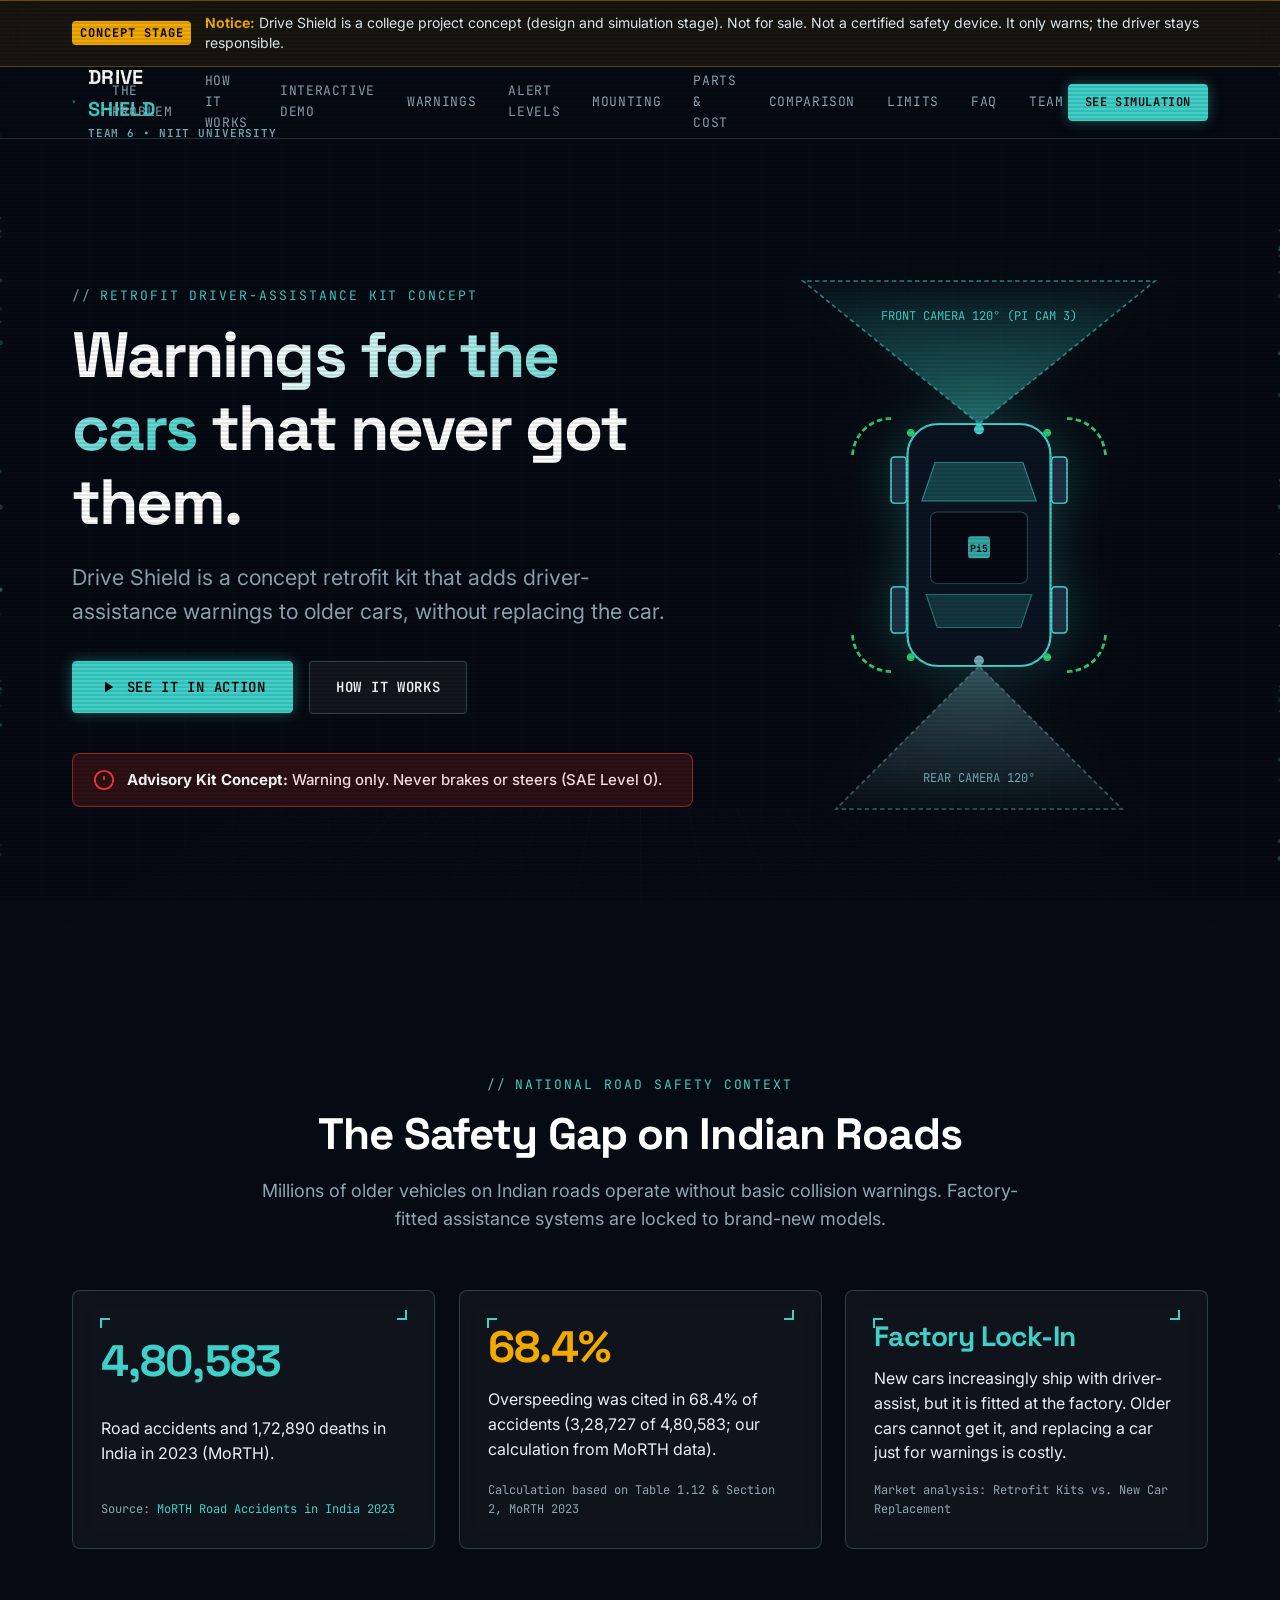
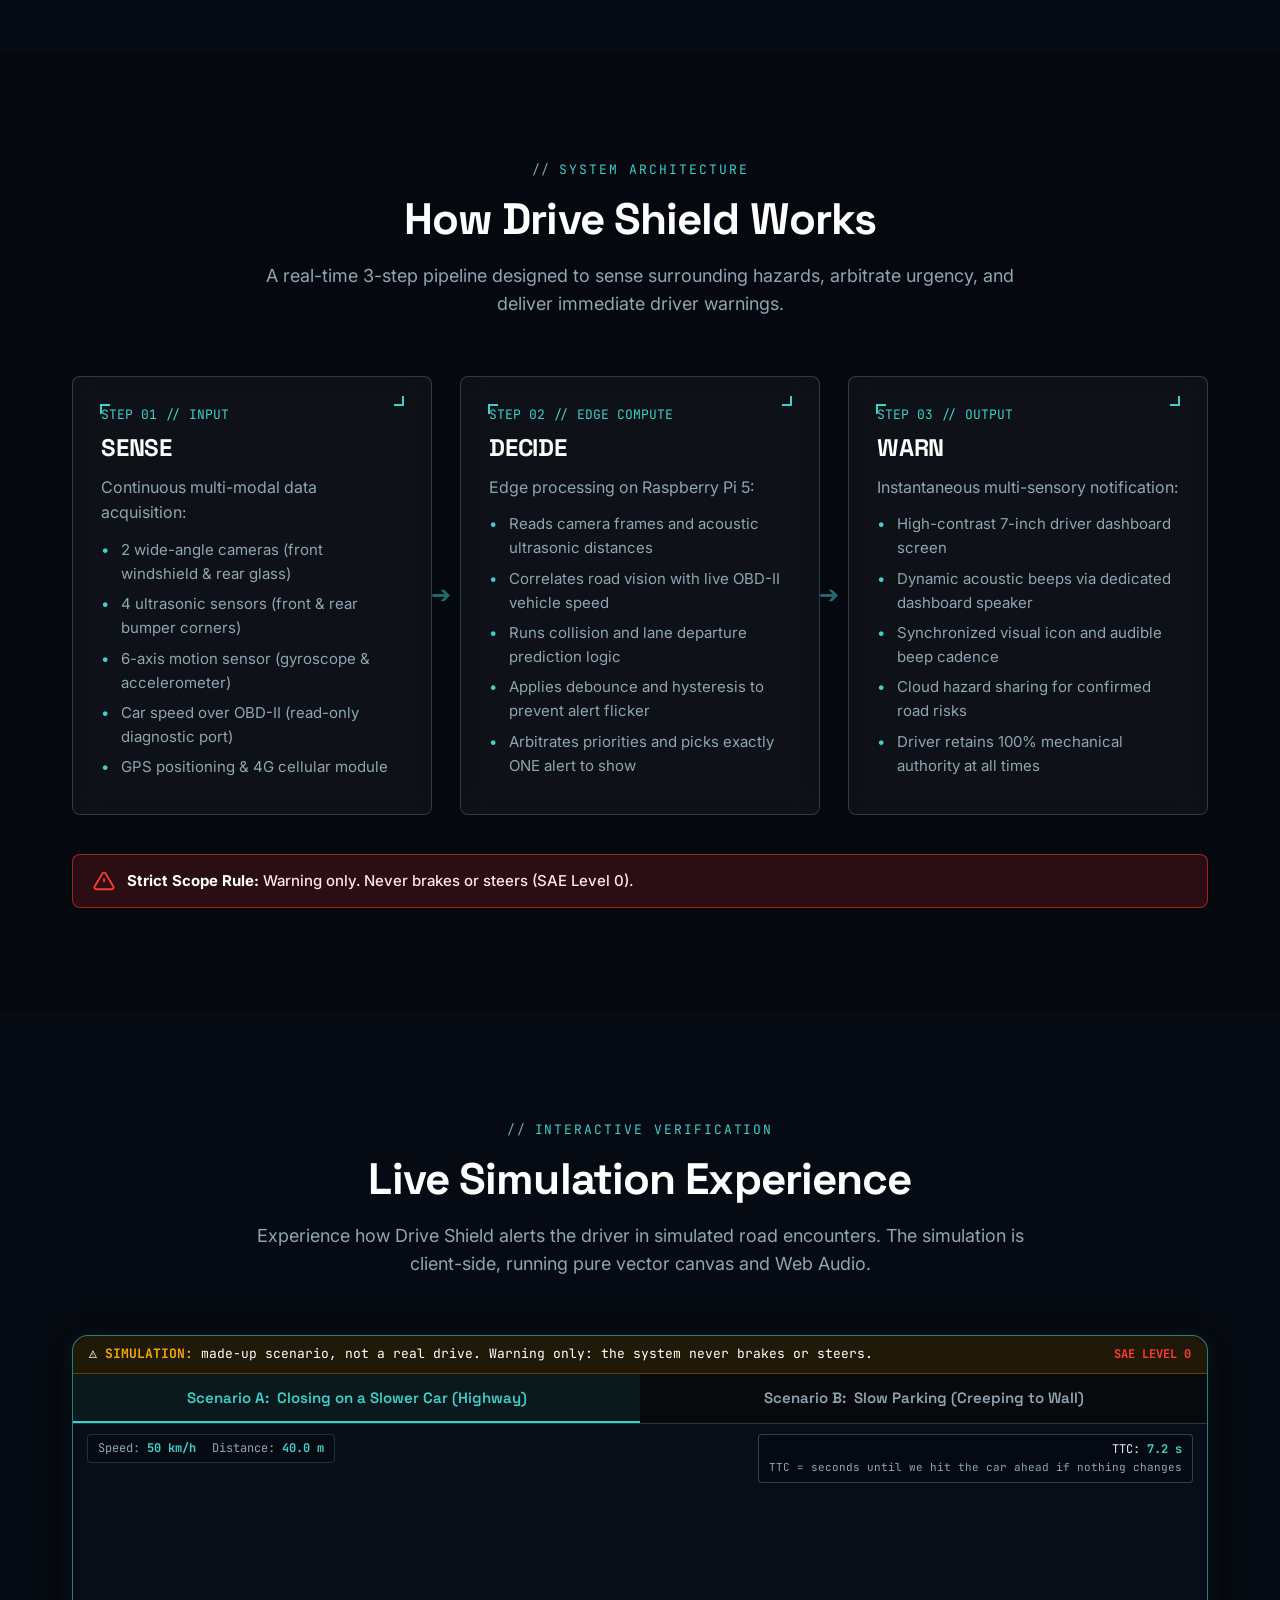
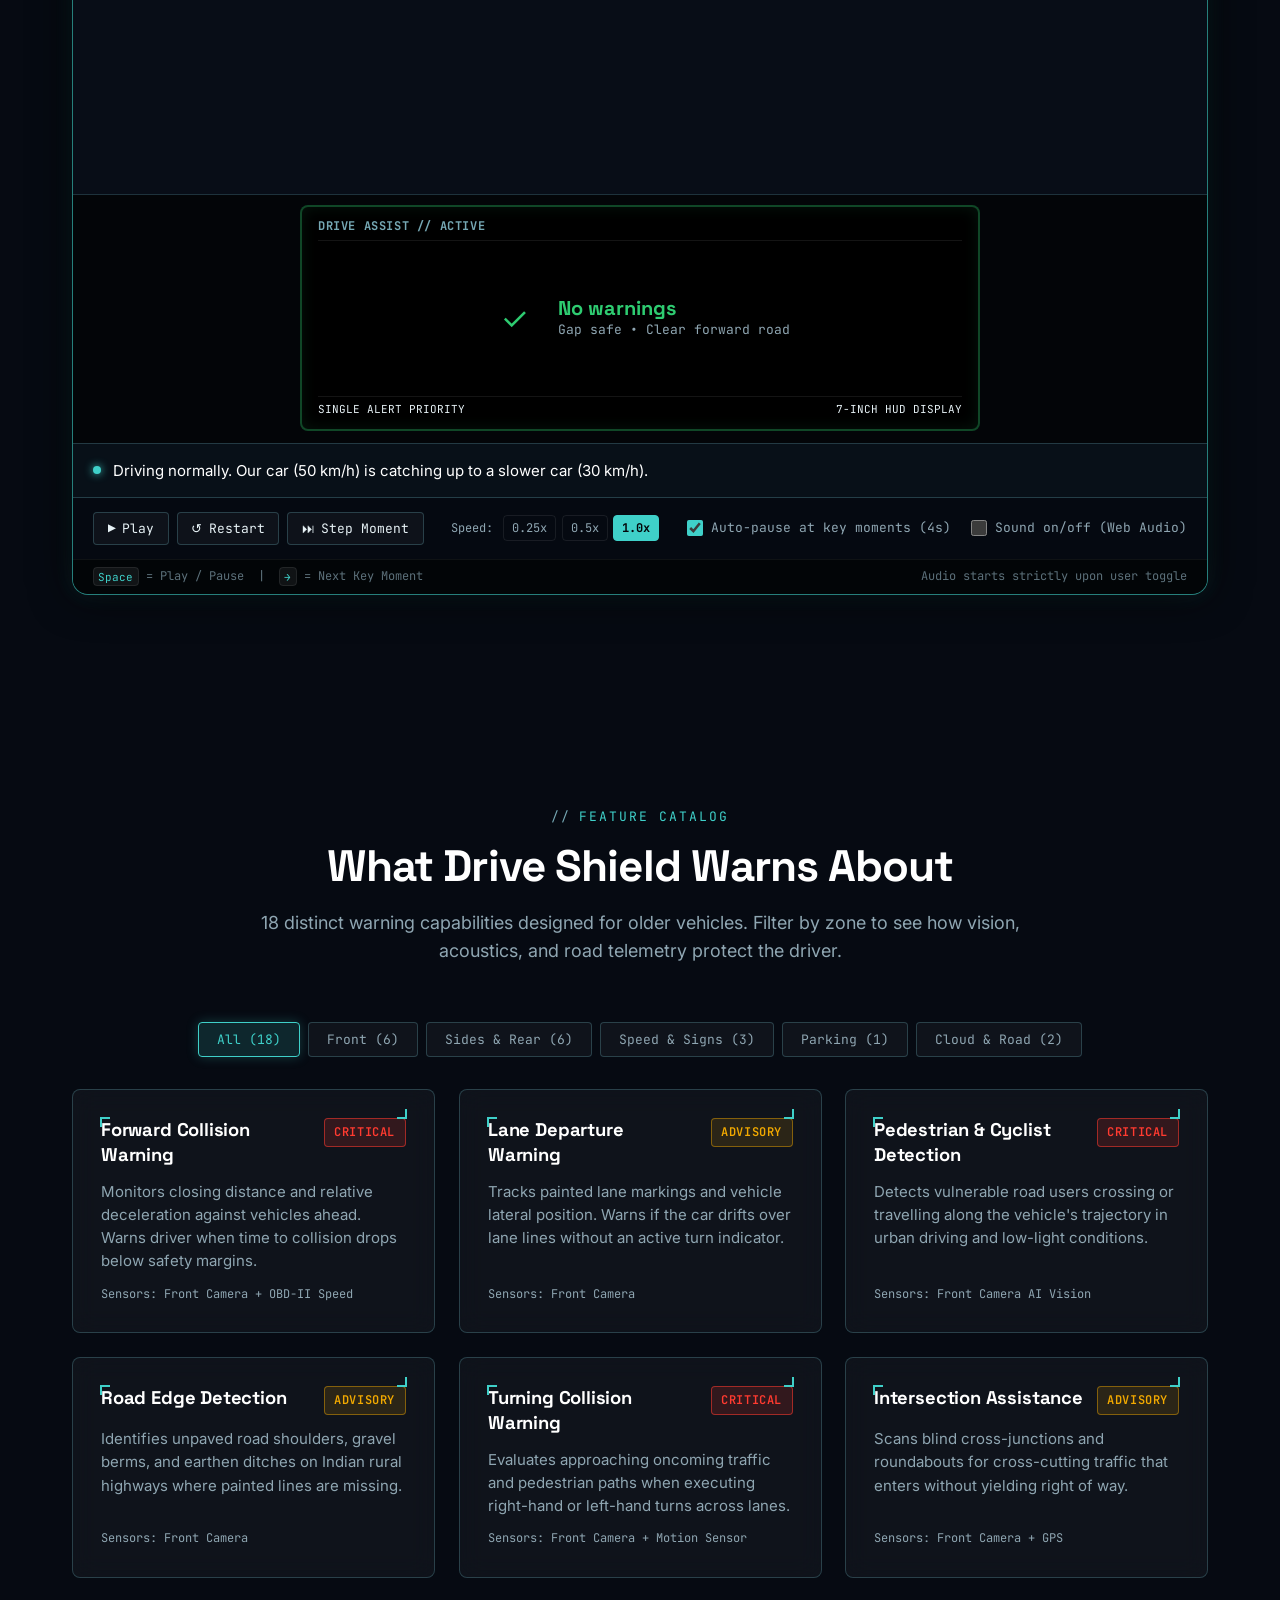
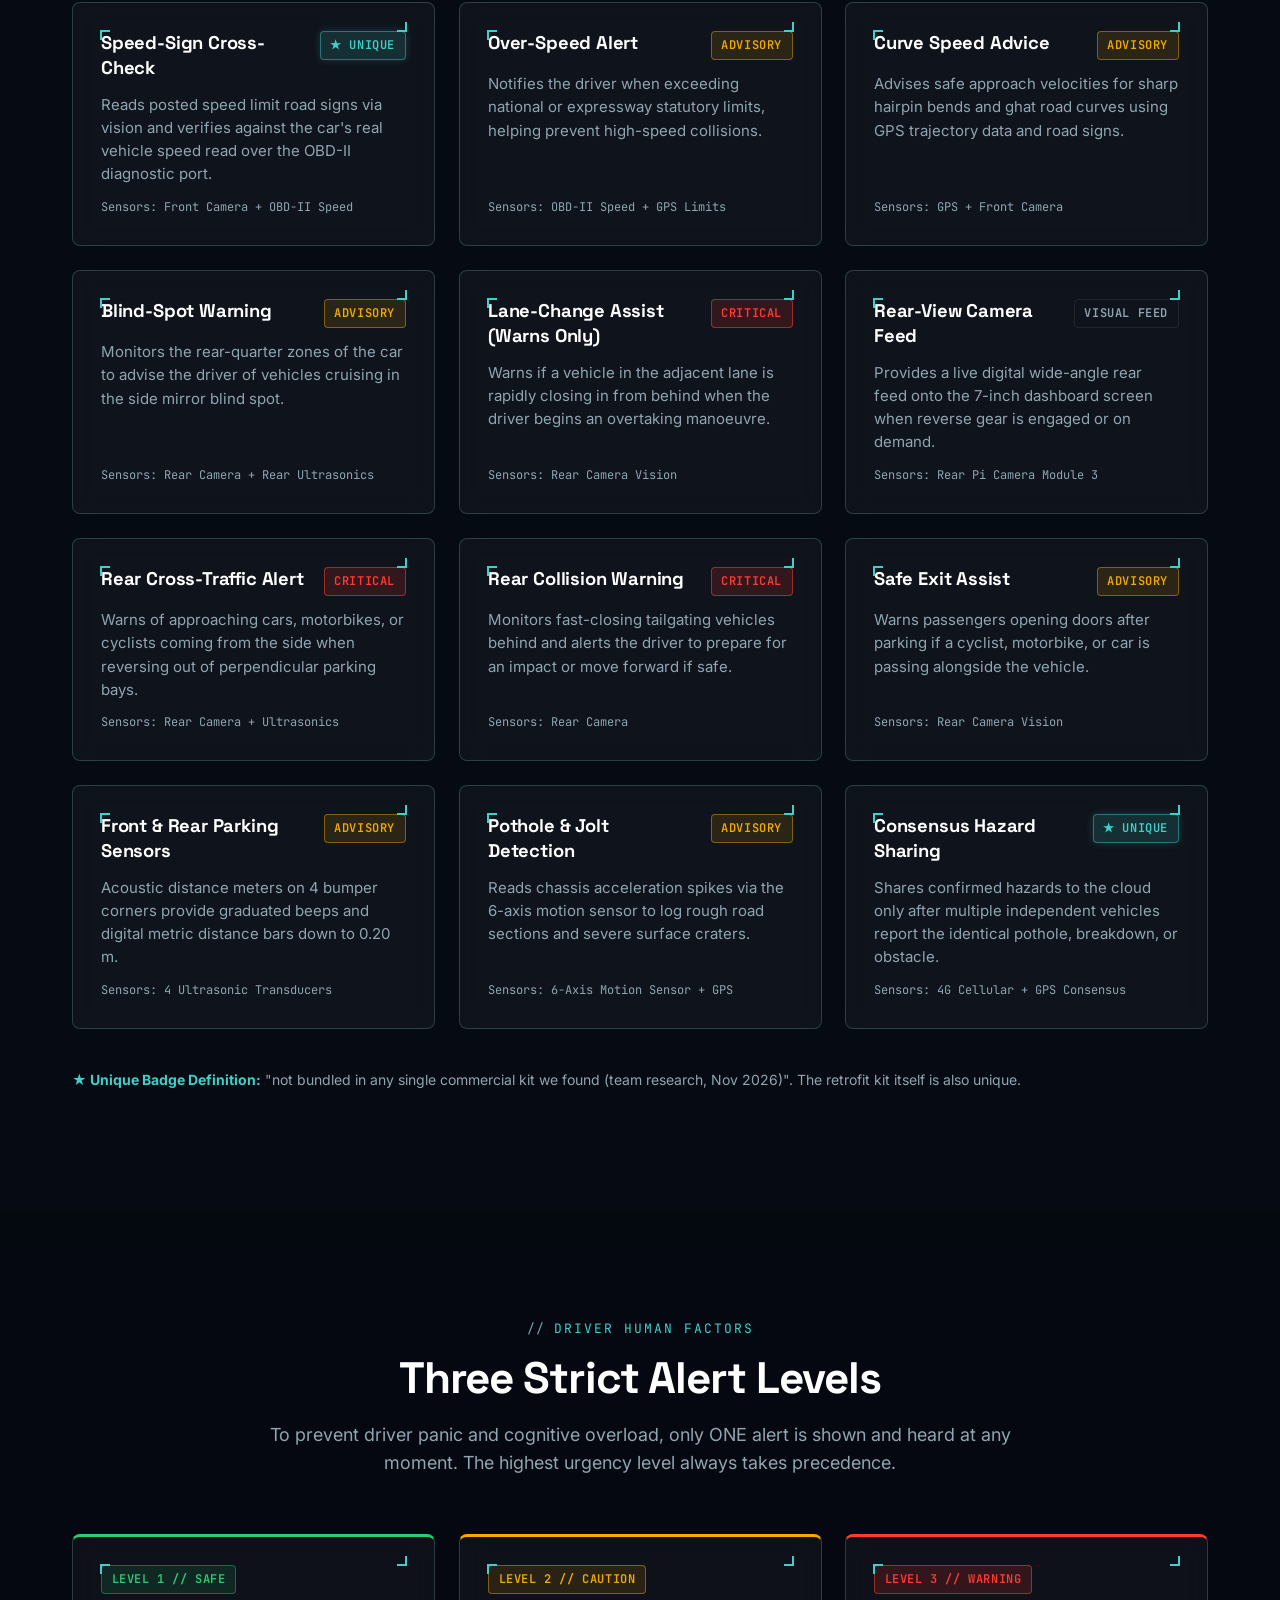
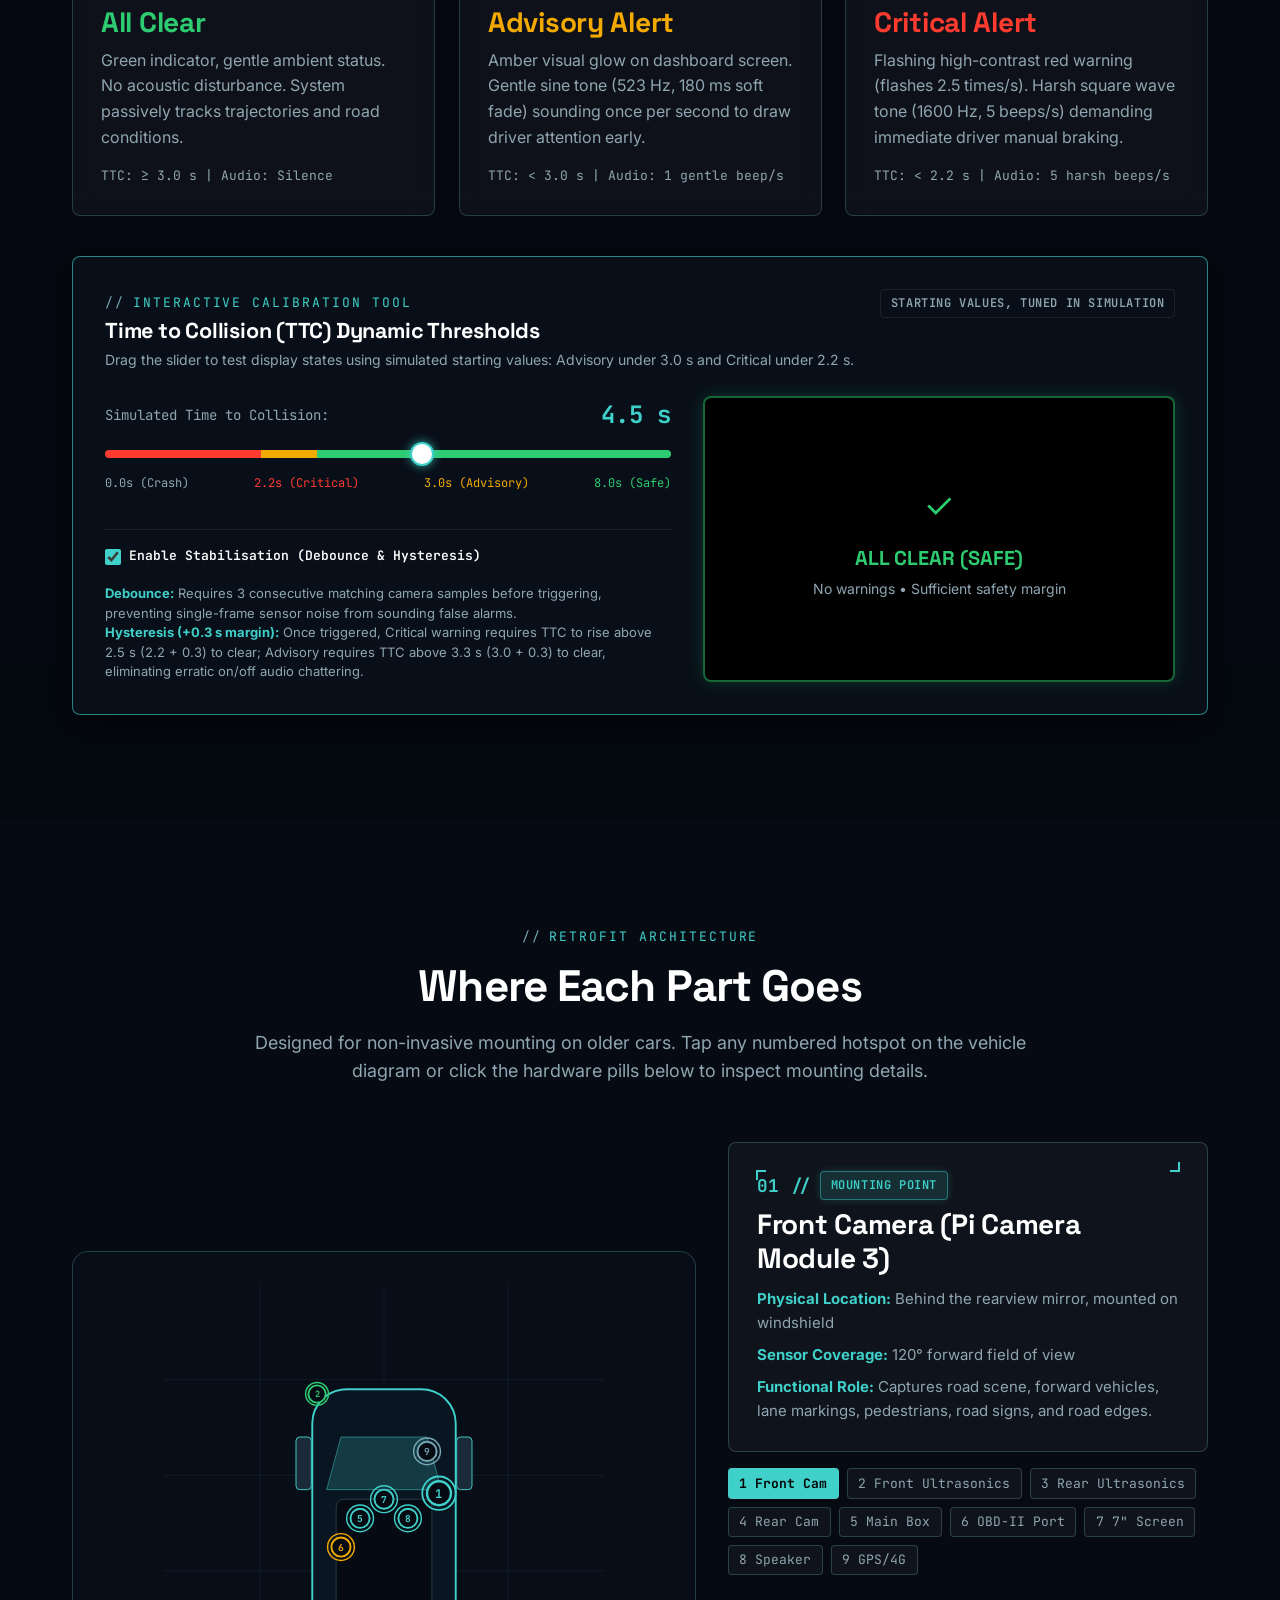
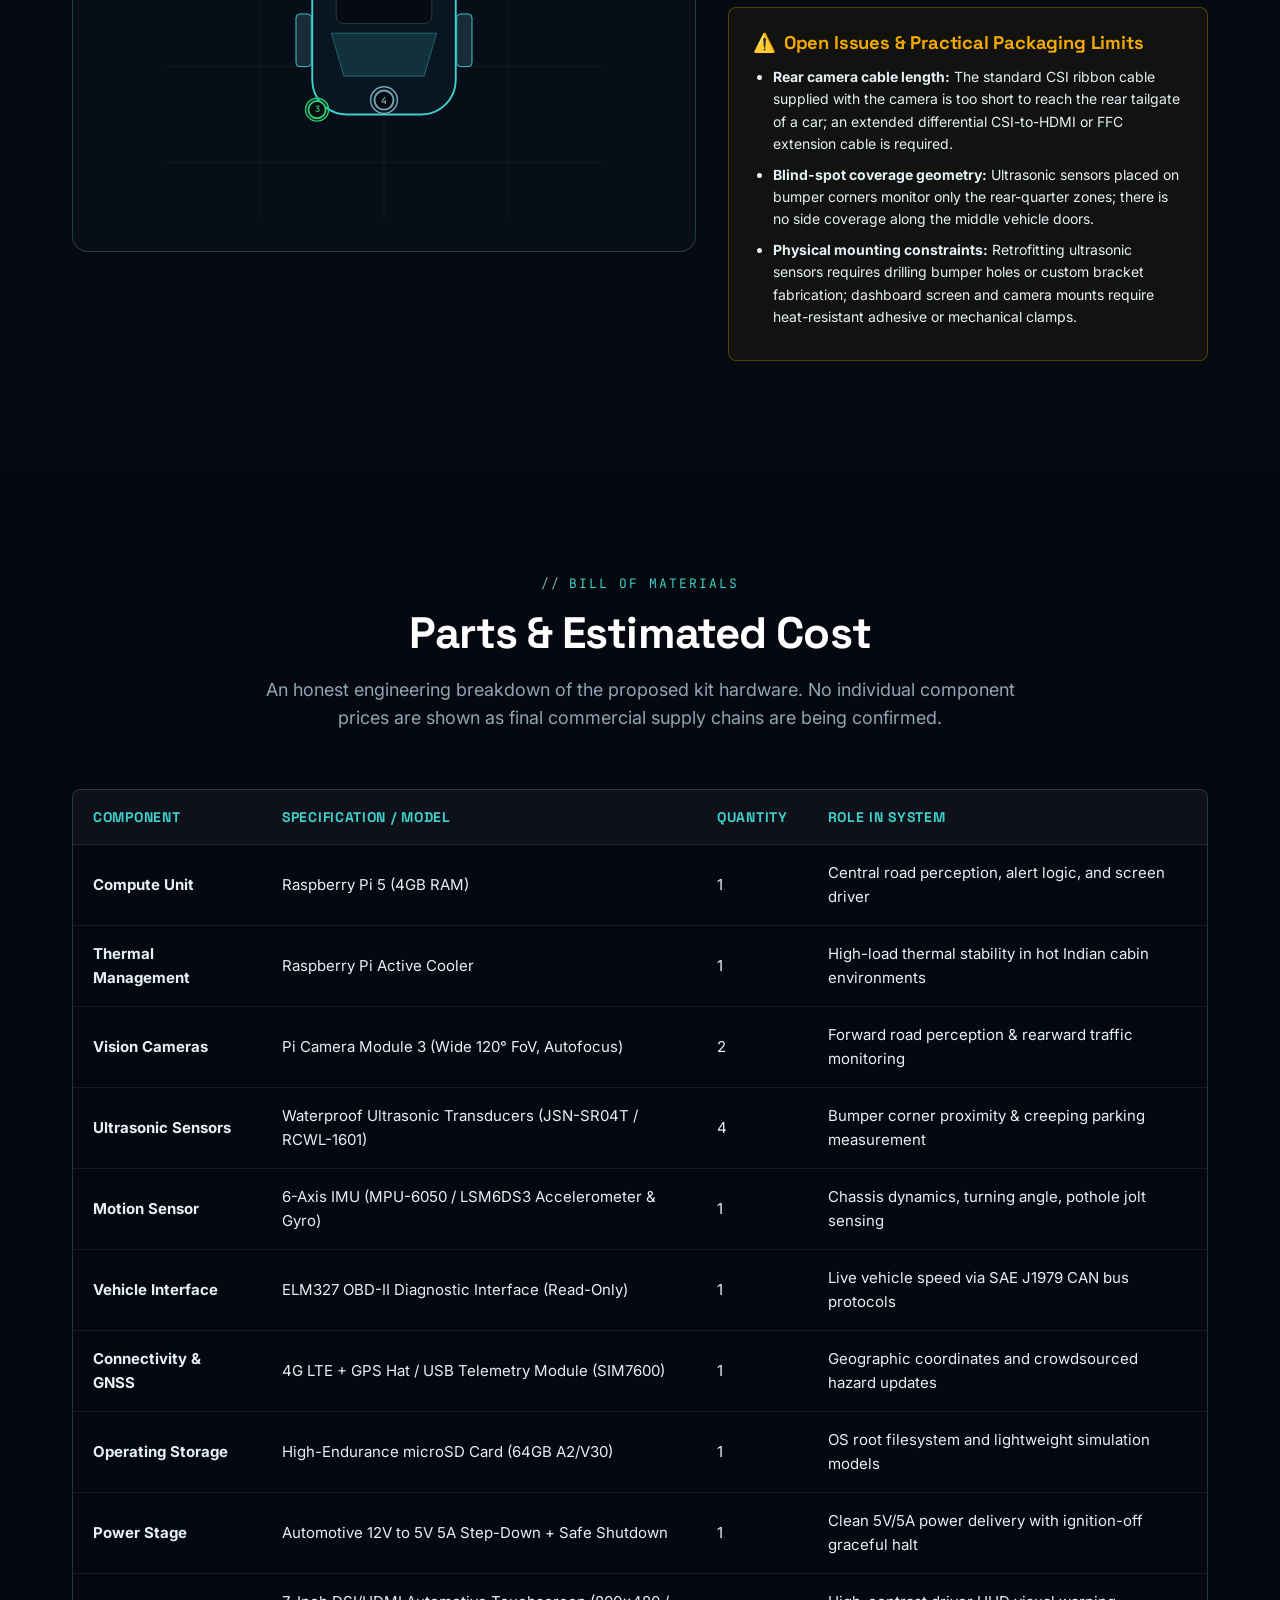
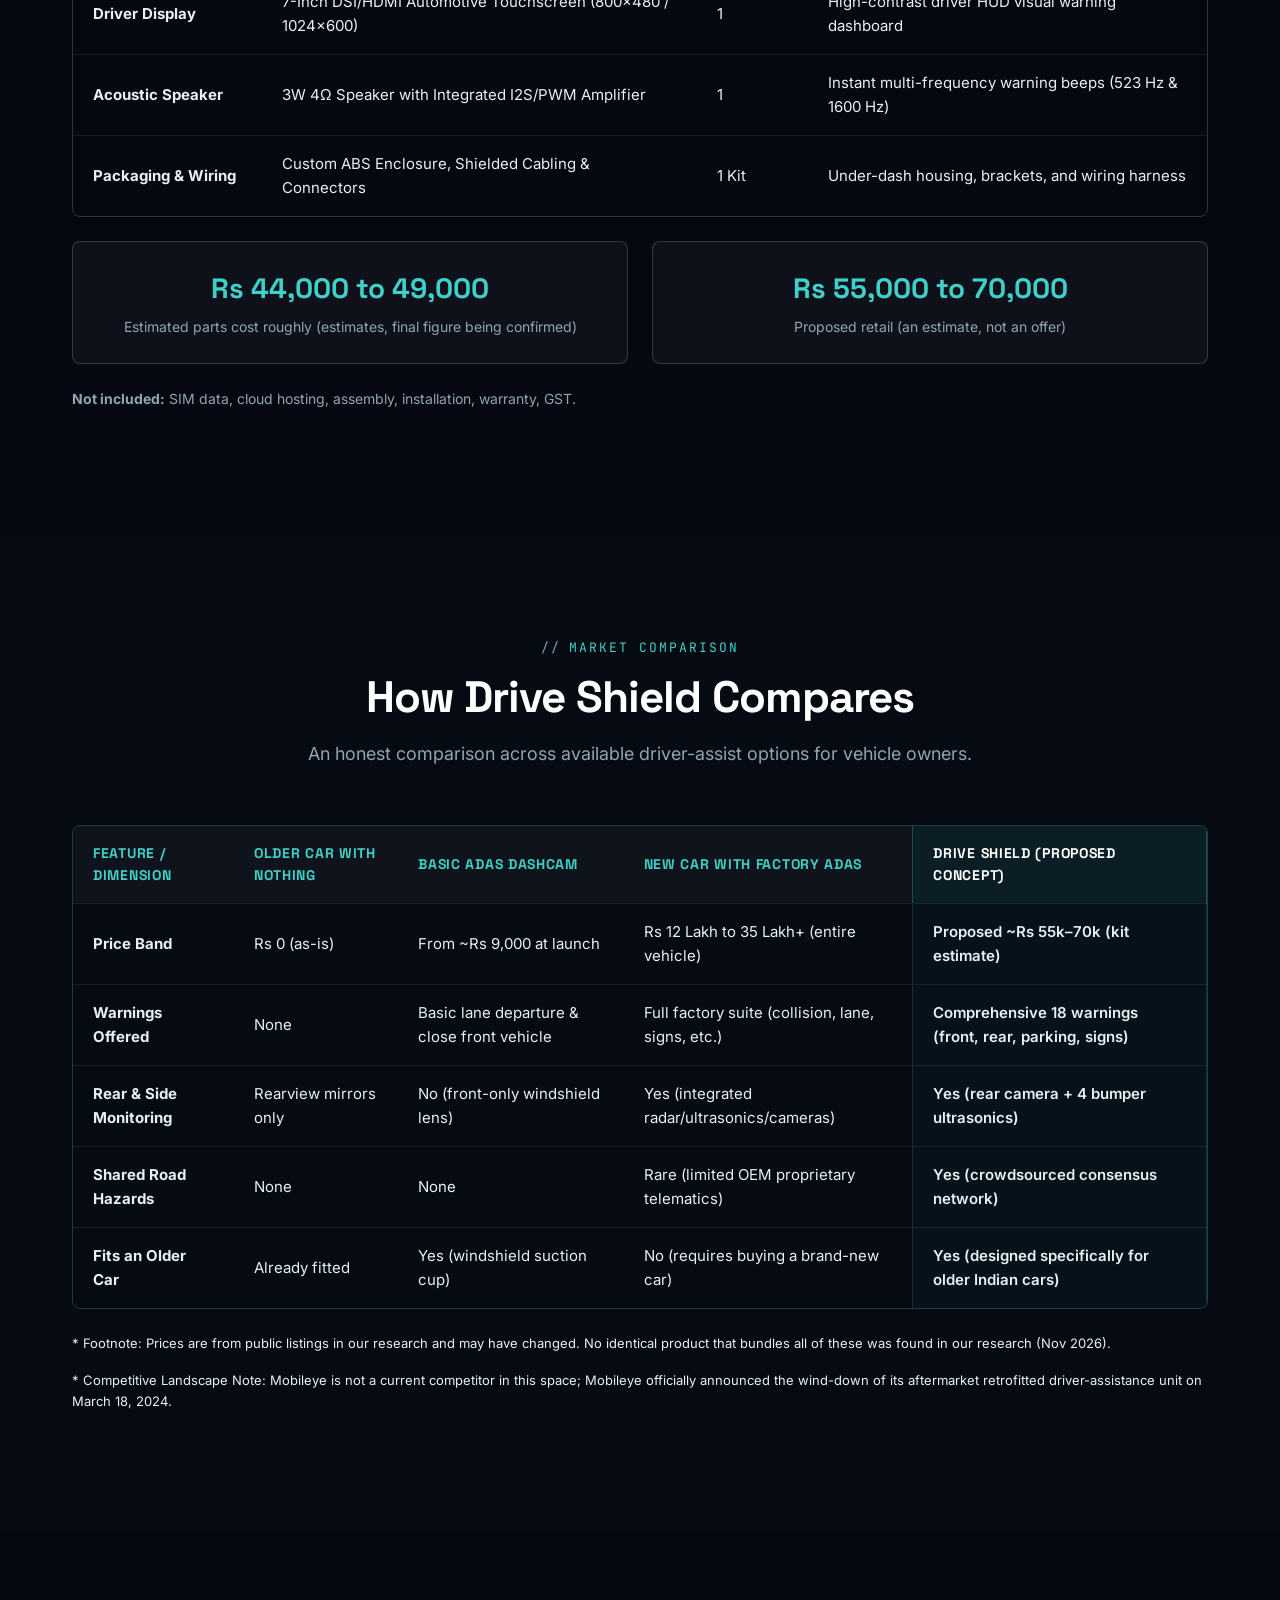
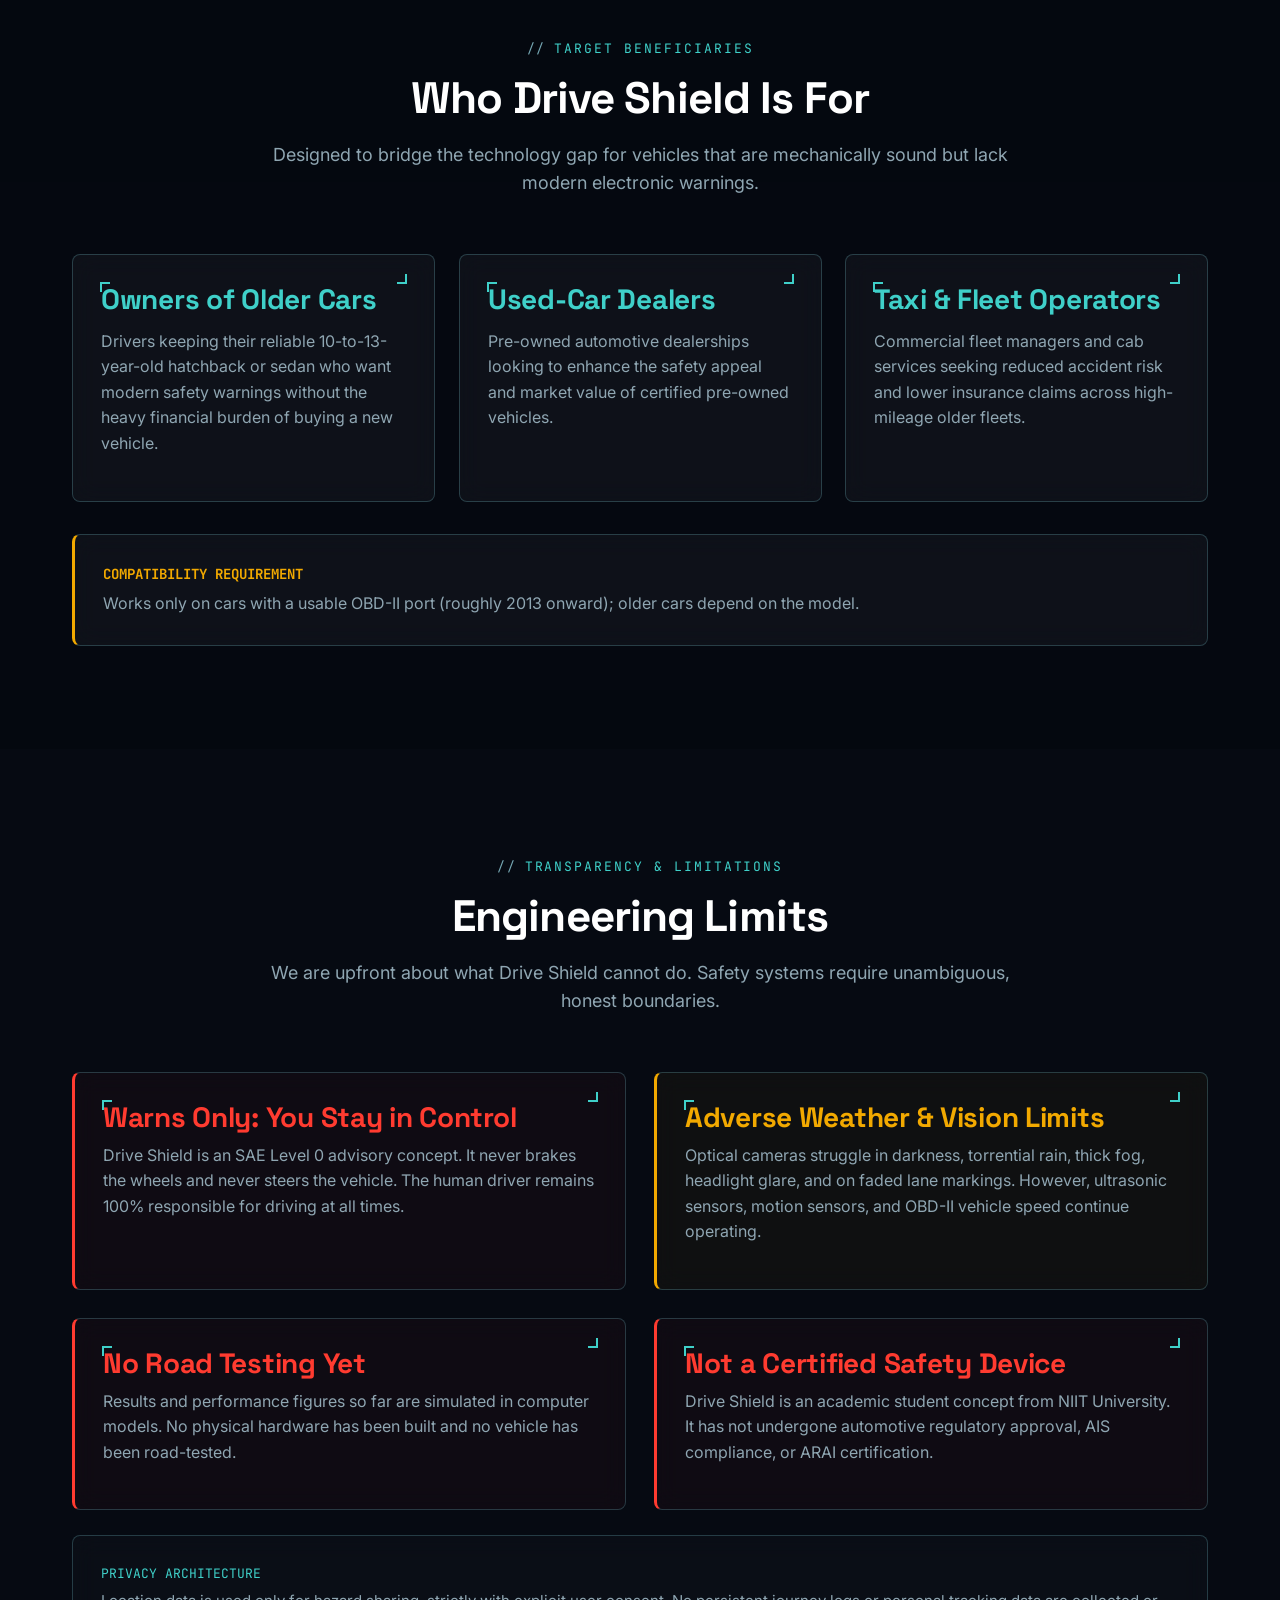
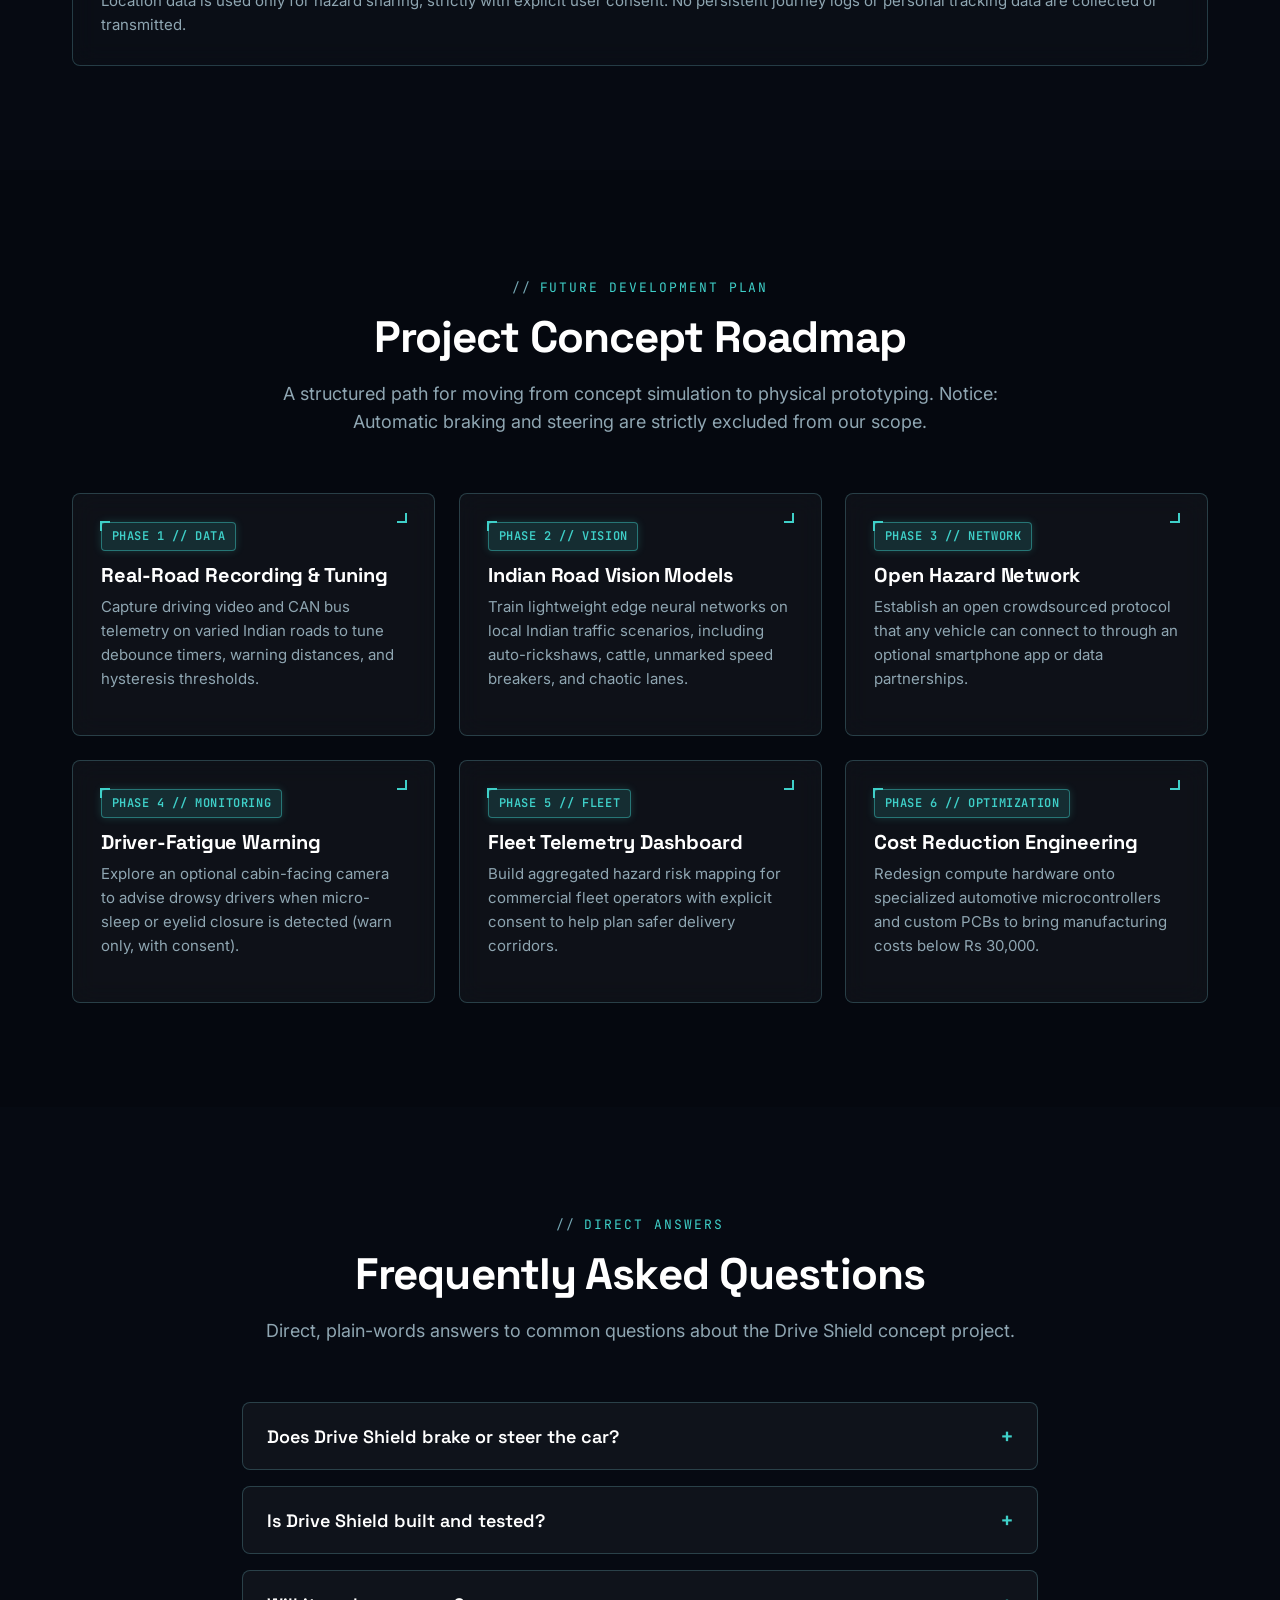
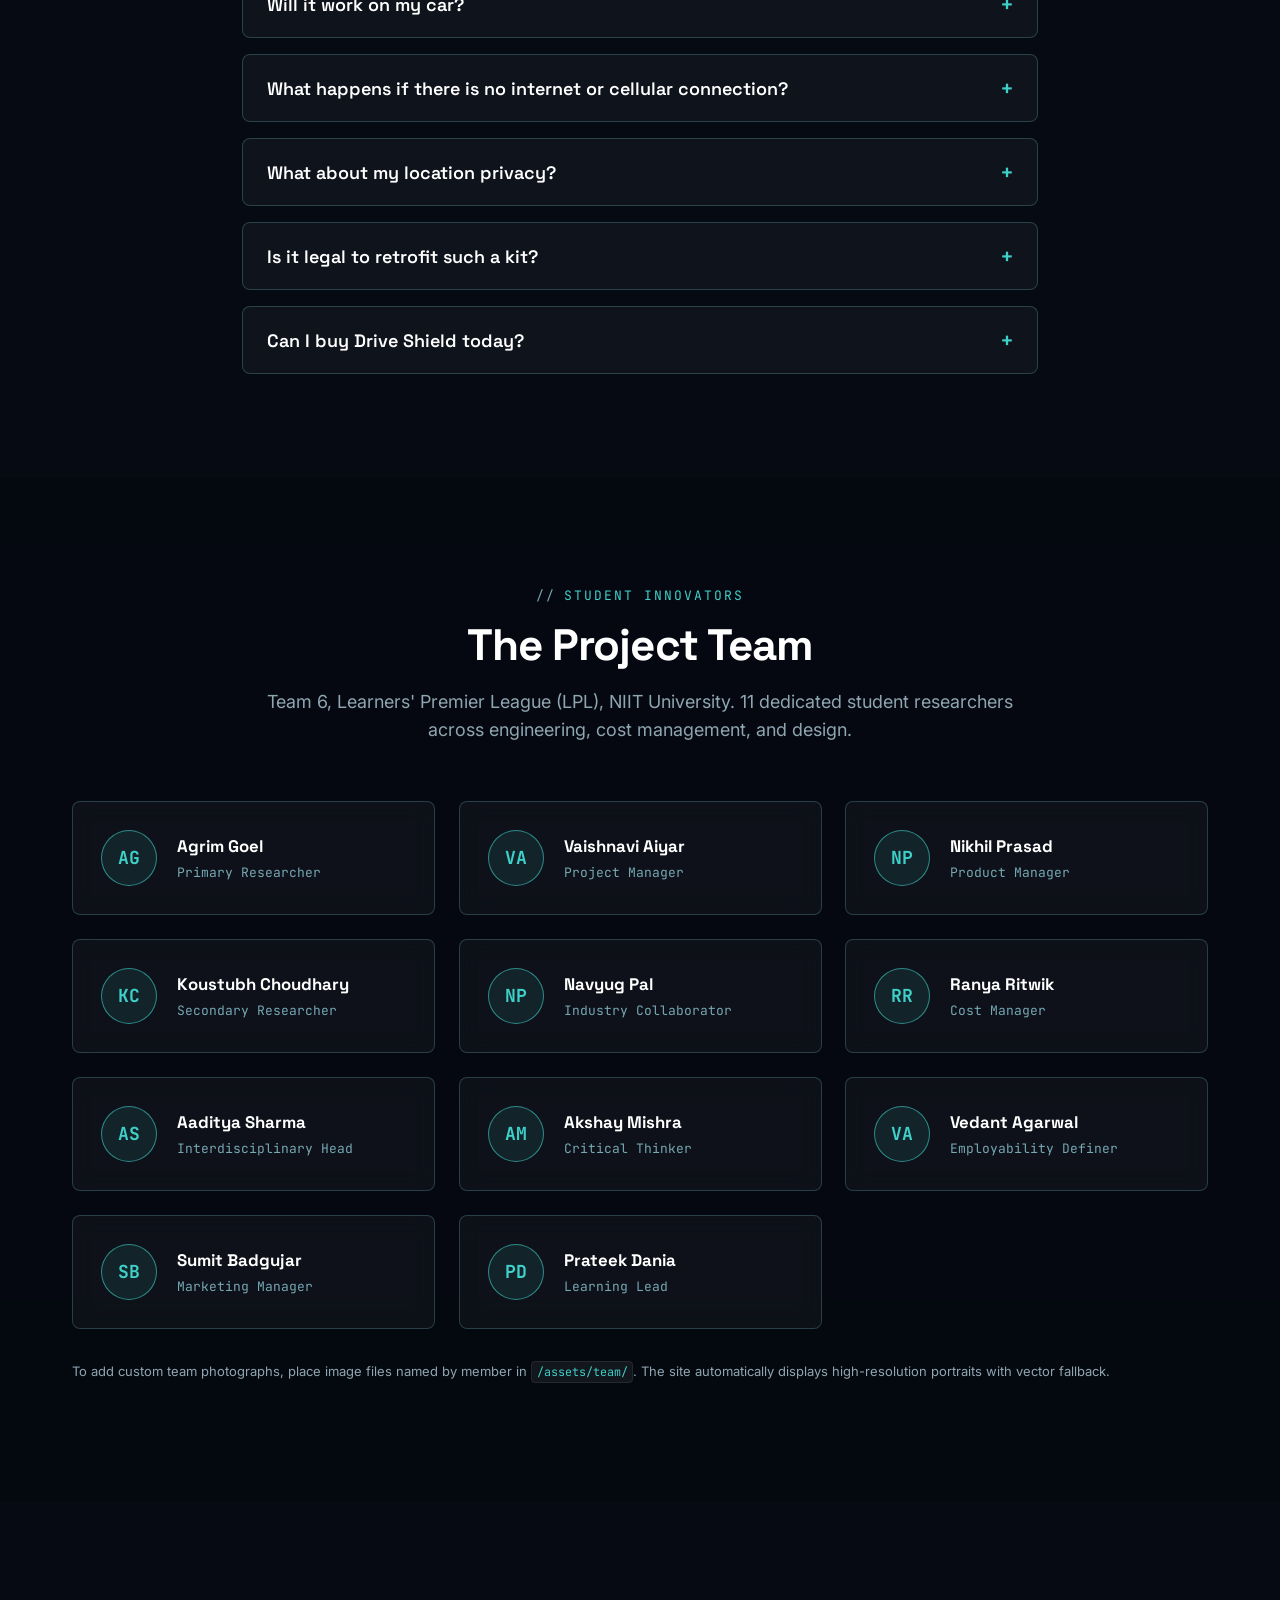
==== site/standalone.html @ 17a95676 "feat: complete Drive Shield marketing site, HUD simulation, and Streamlit/Render deployment" ====
<!DOCTYPE html>
<html lang="en">
<head>
  <meta charset="UTF-8">
  <meta name="viewport" content="width=device-width, initial-scale=1.0">
  <title>Drive Shield — Retrofit Driver-Assistance Kit Concept</title>
  <meta name="description" content="Drive Shield is a concept retrofit kit that adds driver-assistance warnings to older Indian cars (10–13 years old) without replacing the car. College project concept by Team 6, NIIT University.">
  <meta name="theme-color" content="#3FD0C9">
  <meta name="robots" content="index, follow">

  <!-- Open Graph / Facebook -->
  <meta property="og:type" content="website">
  <meta property="og:url" content="https://drive-shield.onrender.com/">
  <meta property="og:title" content="Drive Shield — Retrofit Driver-Assistance Kit Concept">
  <meta property="og:description" content="Warnings for the cars that never got them. A college project concept adding driver-assistance warnings to older Indian cars. Design and simulation stage only.">
  <meta property="og:image" content="https://drive-shield.onrender.com/assets/og-image.svg">

  <!-- Twitter Card -->
  <meta name="twitter:card" content="summary_large_image">
  <meta name="twitter:url" content="https://drive-shield.onrender.com/">
  <meta name="twitter:title" content="Drive Shield — Retrofit Driver-Assistance Kit Concept">
  <meta name="twitter:description" content="Warnings for the cars that never got them. College project concept by Team 6, NIIT University. SAE Level 0 warning only; never brakes or steers.">
  <meta name="twitter:image" content="https://drive-shield.onrender.com/assets/og-image.svg">

  <!-- Favicon & Web Manifest -->
  <link rel="icon" type="image/svg+xml" href="assets/favicon.svg">
  <link rel="manifest" href="site.webmanifest">

  <!-- Google Fonts: Space Grotesk, Inter, JetBrains Mono with System Fallbacks -->
  <link rel="preconnect" href="https://fonts.googleapis.com">
  <link rel="preconnect" href="https://fonts.gstatic.com" crossorigin>
  <link href="https://fonts.googleapis.com/css2?family=Inter:wght@400;500;600;700&family=JetBrains+Mono:wght@400;500;700&family=Space+Grotesk:wght@500;600;700&display=swap" rel="stylesheet">

  <!-- Stylesheets -->
  <style>
/* === css/tokens.css === */
/**
 * Drive Shield Design Tokens
 * Futuristic Dark Sci-Fi Automotive HUD
 */

:root {
  /* Colors */
  --bg-dark: #060A12;
  --bg-deep: #030509;
  --bg-surface: rgba(255, 255, 255, 0.04);
  --bg-surface-hover: rgba(255, 255, 255, 0.07);
  --bg-panel: rgba(10, 18, 28, 0.7);
  
  --border-hud: rgba(120, 200, 210, 0.25);
  --border-hud-bright: rgba(63, 208, 201, 0.6);
  --border-subtle: rgba(255, 255, 255, 0.08);

  --text-main: #E6F1F5;
  --text-muted: #8FA6B2;
  --text-dim: #5C707A;
  --text-white: #FFFFFF;

  --brand-cyan: #3FD0C9;
  --brand-cyan-glow: rgba(63, 208, 201, 0.35);
  --brand-secondary: #76A8B4;
  --brand-secondary-glow: rgba(118, 168, 180, 0.25);

  /* Alert Colors - FIXED MEANING EVERYWHERE */
  --alert-safe: #2ECC71;
  --alert-safe-bg: rgba(46, 204, 113, 0.12);
  --alert-safe-border: rgba(46, 204, 113, 0.4);

  --alert-advisory: #F2A900;
  --alert-advisory-bg: rgba(242, 169, 0, 0.12);
  --alert-advisory-border: rgba(242, 169, 0, 0.45);

  --alert-critical: #FF3B30;
  --alert-critical-bg: rgba(255, 59, 48, 0.15);
  --alert-critical-border: rgba(255, 59, 48, 0.55);

  --alert-recovery: #8A97A5;
  --alert-recovery-bg: rgba(138, 151, 165, 0.12);
  --alert-recovery-border: rgba(138, 151, 165, 0.35);

  /* Typography */
  --font-heading: 'Space Grotesk', -apple-system, BlinkMacSystemFont, 'Segoe UI', Roboto, sans-serif;
  --font-body: 'Inter', -apple-system, BlinkMacSystemFont, 'Segoe UI', Roboto, sans-serif;
  --font-mono: 'JetBrains Mono', 'SF Mono', Consolas, monospace;

  /* Sizing and Spacing */
  --container-max: 1200px;
  --header-height: 72px;
  --radius-sm: 4px;
  --radius-md: 8px;
  --radius-lg: 16px;
  --radius-xl: 24px;

  /* Glassmorphism */
  --glass-blur: blur(12px);
  --glass-blur-heavy: blur(20px);

  /* Transitions */
  --transition-fast: 150ms cubic-bezier(0.4, 0, 0.2, 1);
  --transition-normal: 250ms cubic-bezier(0.4, 0, 0.2, 1);
  --transition-smooth: 400ms cubic-bezier(0.16, 1, 0.3, 1);

  /* Glows and Shadows */
  --shadow-hud: 0 8px 32px 0 rgba(0, 0, 0, 0.6);
  --shadow-glow-cyan: 0 0 20px rgba(63, 208, 201, 0.3);
  --shadow-glow-amber: 0 0 20px rgba(242, 169, 0, 0.3);
  --shadow-glow-red: 0 0 24px rgba(255, 59, 48, 0.45);
}


/* === css/base.css === */
/**
 * Drive Shield Base & Accessibility Styles
 */

/* Box sizing and clean reset */
*, *::before, *::after {
  box-sizing: border-box;
  margin: 0;
  padding: 0;
}

html {
  font-size: 16px;
  line-height: 1.6;
  scroll-behavior: smooth;
  -webkit-text-size-adjust: 100%;
  color-scheme: dark;
}

body {
  background-color: var(--bg-dark);
  color: var(--text-main);
  font-family: var(--font-body);
  font-size: 1rem;
  font-weight: 400;
  min-height: 100vh;
  position: relative;
  overflow-x: hidden;
  text-rendering: optimizeLegibility;
  -webkit-font-smoothing: antialiased;
  -moz-osx-font-smoothing: grayscale;
}

/* Accessibility: Skip Link */
.skip-link {
  position: absolute;
  top: -60px;
  left: 20px;
  background: var(--brand-cyan);
  color: var(--bg-deep);
  font-weight: 700;
  padding: 10px 18px;
  border-radius: var(--radius-sm);
  z-index: 9999;
  text-decoration: none;
  font-family: var(--font-mono);
  font-size: 0.875rem;
  transition: top var(--transition-fast);
  box-shadow: 0 4px 16px rgba(63, 208, 201, 0.4);
}

.skip-link:focus {
  top: 16px;
  outline: 3px solid #FFFFFF;
  outline-offset: 2px;
}

/* Focus styles for keyboard accessibility */
:focus-visible {
  outline: 2px solid var(--brand-cyan);
  outline-offset: 3px;
  box-shadow: var(--shadow-glow-cyan);
}

/* Screen reader only utility */
.sr-only {
  position: absolute;
  width: 1px;
  height: 1px;
  padding: 0;
  margin: -1px;
  overflow: hidden;
  clip: rect(0, 0, 0, 0);
  white-space: nowrap;
  border: 0;
}

/* Typography elements */
h1, h2, h3, h4, h5, h6 {
  font-family: var(--font-heading);
  color: var(--text-white);
  line-height: 1.2;
  font-weight: 700;
  letter-spacing: -0.01em;
}

h1 {
  font-size: clamp(2.2rem, 5vw + 1rem, 4rem);
  letter-spacing: -0.03em;
}

h2 {
  font-size: clamp(1.75rem, 3vw + 0.5rem, 2.75rem);
  letter-spacing: -0.02em;
}

h3 {
  font-size: clamp(1.25rem, 2vw + 0.2rem, 1.75rem);
}

h4 {
  font-size: 1.15rem;
}

p {
  color: var(--text-main);
  margin-bottom: 1rem;
}

p.lead {
  font-size: 1.15rem;
  line-height: 1.7;
  color: var(--text-main);
}

.text-muted {
  color: var(--text-muted);
}

.text-mono {
  font-family: var(--font-mono);
}

.text-cyan {
  color: var(--brand-cyan);
}

.text-amber {
  color: var(--alert-advisory);
}

.text-red {
  color: var(--alert-critical);
}

.text-green {
  color: var(--alert-safe);
}

a {
  color: var(--brand-cyan);
  text-decoration: none;
  transition: color var(--transition-fast), text-shadow var(--transition-fast);
}

a:hover {
  color: #6fe4dd;
  text-shadow: 0 0 8px rgba(63, 208, 201, 0.4);
}

/* Code, telemetry and badges */
code, kbd, samp {
  font-family: var(--font-mono);
  font-size: 0.9em;
  background: rgba(255, 255, 255, 0.06);
  padding: 0.15em 0.4em;
  border-radius: var(--radius-sm);
  border: 1px solid var(--border-subtle);
  color: var(--brand-cyan);
}

img, svg {
  max-width: 100%;
  height: auto;
  vertical-align: middle;
}

button {
  font-family: inherit;
  font-size: 1rem;
  border: none;
  background: transparent;
  cursor: pointer;
  color: inherit;
}

ul, ol {
  padding-left: 1.25rem;
  margin-bottom: 1rem;
}

li {
  margin-bottom: 0.5rem;
}

hr {
  border: 0;
  height: 1px;
  background: var(--border-hud);
  margin: 3rem 0;
}


/* === css/layout.css === */
/**
 * Drive Shield Layout & Navigation Styles
 */

/* Container */
.container {
  width: 100%;
  max-width: var(--container-max);
  margin-left: auto;
  margin-right: auto;
  padding-left: 1.25rem;
  padding-right: 1.25rem;
}

@media (min-width: 768px) {
  .container {
    padding-left: 2rem;
    padding-right: 2rem;
  }
}

/* Sections */
.section {
  padding-top: 5rem;
  padding-bottom: 5rem;
  position: relative;
  z-index: 2;
}

@media (min-width: 992px) {
  .section {
    padding-top: 6.5rem;
    padding-bottom: 6.5rem;
  }
}

.section-header {
  margin-bottom: 3.5rem;
  position: relative;
}

.section-header.text-center {
  text-align: center;
  max-width: 780px;
  margin-left: auto;
  margin-right: auto;
}

.section-tag {
  display: inline-flex;
  align-items: center;
  gap: 0.5rem;
  font-family: var(--font-mono);
  font-size: 0.8125rem;
  text-transform: uppercase;
  letter-spacing: 0.15em;
  color: var(--brand-cyan);
  margin-bottom: 0.75rem;
}

.section-tag::before {
  content: "//";
  color: var(--brand-secondary);
}

.section-title {
  margin-bottom: 1rem;
}

.section-desc {
  font-size: 1.125rem;
  color: var(--text-muted);
  line-height: 1.6;
}

/* Concept Disclaimer Banner (Top & Footer) */
.disclaimer-banner {
  background: rgba(242, 169, 0, 0.08);
  border-top: 1px solid rgba(242, 169, 0, 0.35);
  border-bottom: 1px solid rgba(242, 169, 0, 0.35);
  padding: 0.75rem 1rem;
  position: relative;
  z-index: 100;
  backdrop-filter: var(--glass-blur);
}

.disclaimer-banner .container {
  display: flex;
  align-items: center;
  gap: 0.875rem;
  font-size: 0.875rem;
  color: var(--text-main);
  line-height: 1.45;
}

.disclaimer-badge {
  flex-shrink: 0;
  font-family: var(--font-mono);
  font-size: 0.75rem;
  font-weight: 700;
  letter-spacing: 0.08em;
  text-transform: uppercase;
  background: var(--alert-advisory);
  color: #000000;
  padding: 0.2rem 0.5rem;
  border-radius: var(--radius-sm);
}

.disclaimer-banner strong {
  color: var(--alert-advisory);
}

/* SAE Level 0 Warning Strip */
.sae-strip {
  background: var(--alert-critical-bg);
  border: 1px solid var(--alert-critical-border);
  border-radius: var(--radius-md);
  padding: 0.875rem 1.25rem;
  margin-top: 1.5rem;
  display: flex;
  align-items: center;
  gap: 0.75rem;
  color: #FFE5E5;
  font-size: 0.9375rem;
  font-weight: 500;
}

.sae-strip-icon {
  flex-shrink: 0;
  width: 22px;
  height: 22px;
  color: var(--alert-critical);
}

.sae-strip strong {
  color: #FFFFFF;
}

/* Sticky Translucent Header / Nav */
.site-header {
  position: sticky;
  top: 0;
  left: 0;
  right: 0;
  height: var(--header-height);
  background: rgba(6, 10, 18, 0.78);
  backdrop-filter: var(--glass-blur-heavy);
  -webkit-backdrop-filter: var(--glass-blur-heavy);
  border-bottom: 1px solid var(--border-hud);
  z-index: 900;
  transition: background-color var(--transition-normal);
}

.site-header .container {
  display: flex;
  align-items: center;
  justify-content: space-between;
  height: 100%;
}

.nav-brand {
  display: flex;
  align-items: center;
  gap: 0.75rem;
  color: var(--text-white);
  font-family: var(--font-heading);
  font-weight: 700;
  font-size: 1.25rem;
  letter-spacing: 0.02em;
  text-decoration: none;
  min-width: 0;
}

.brand-text-group {
  display: flex;
  flex-direction: column;
  min-width: 0;
}

.nav-tagline {
  font-family: var(--font-mono);
  font-size: 0.6875rem;
  color: var(--brand-secondary);
  display: block;
  letter-spacing: 0.08em;
  text-transform: uppercase;
  white-space: nowrap;
}

@media (max-width: 480px) {
  .nav-tagline {
    display: none;
  }

  .nav-brand {
    font-size: 1.1rem;
    gap: 0.5rem;
  }

  .nav-cta .btn-primary {
    display: none;
  }
}

.nav-menu {
  display: none;
  align-items: center;
  gap: 1.5rem;
  list-style: none;
  margin: 0;
  padding: 0;
}

@media (min-width: 992px) {
  .nav-menu {
    display: flex;
  }
}

.nav-link {
  font-family: var(--font-mono);
  font-size: 0.8125rem;
  color: var(--text-muted);
  text-transform: uppercase;
  letter-spacing: 0.05em;
  padding: 0.5rem 0.25rem;
  position: relative;
  transition: color var(--transition-fast);
}

.nav-link:hover,
.nav-link.active {
  color: var(--brand-cyan);
}

.nav-link.active::after {
  content: "";
  position: absolute;
  bottom: -4px;
  left: 0;
  width: 100%;
  height: 2px;
  background: var(--brand-cyan);
  box-shadow: 0 0 8px var(--brand-cyan);
}

.nav-cta {
  display: flex;
  align-items: center;
  gap: 0.75rem;
}

/* Mobile Menu Toggle */
.mobile-nav-toggle {
  display: flex;
  flex-direction: column;
  justify-content: center;
  align-items: center;
  gap: 5px;
  width: 40px;
  height: 40px;
  background: var(--bg-surface);
  border: 1px solid var(--border-hud);
  border-radius: var(--radius-sm);
  color: var(--text-main);
  padding: 8px;
}

@media (min-width: 992px) {
  .mobile-nav-toggle {
    display: none;
  }
}

.mobile-nav-toggle span {
  display: block;
  width: 22px;
  height: 2px;
  background-color: var(--text-main);
  transition: transform var(--transition-fast), opacity var(--transition-fast);
}

/* Mobile Nav Drawer */
.mobile-nav-drawer {
  display: none;
  position: fixed;
  top: var(--header-height);
  left: 0;
  right: 0;
  background: rgba(6, 10, 18, 0.97);
  backdrop-filter: var(--glass-blur-heavy);
  border-bottom: 1px solid var(--border-hud);
  padding: 1.5rem 2rem 2rem;
  z-index: 899;
}

.mobile-nav-drawer.open {
  display: block;
}

.mobile-nav-list {
  list-style: none;
  display: flex;
  flex-direction: column;
  gap: 1rem;
  margin: 0;
  padding: 0;
}

.mobile-nav-link {
  display: block;
  font-family: var(--font-mono);
  font-size: 1rem;
  color: var(--text-main);
  padding: 0.5rem 0;
  border-bottom: 1px solid rgba(255, 255, 255, 0.05);
}

.mobile-nav-link:hover {
  color: var(--brand-cyan);
}

/* Progress bar inside sticky header */
.header-progress-bar {
  position: absolute;
  bottom: 0;
  left: 0;
  height: 2px;
  background: linear-gradient(90deg, var(--brand-cyan), var(--brand-secondary));
  width: 0%;
  box-shadow: 0 0 8px var(--brand-cyan);
  transition: width 100ms linear;
}

/* Grid Layouts */
.grid-2 {
  display: grid;
  grid-template-columns: 1fr;
  gap: 1.75rem;
}

@media (min-width: 768px) {
  .grid-2 {
    grid-template-columns: repeat(2, 1fr);
  }
}

.grid-3 {
  display: grid;
  grid-template-columns: 1fr;
  gap: 1.5rem;
}

@media (min-width: 640px) {
  .grid-3 {
    grid-template-columns: repeat(2, 1fr);
  }
}

@media (min-width: 1024px) {
  .grid-3 {
    grid-template-columns: repeat(3, 1fr);
  }
}

.grid-4 {
  display: grid;
  grid-template-columns: 1fr;
  gap: 1.25rem;
}

@media (min-width: 640px) {
  .grid-4 {
    grid-template-columns: repeat(2, 1fr);
  }
}

@media (min-width: 1024px) {
  .grid-4 {
    grid-template-columns: repeat(4, 1fr);
  }
}

/* Footer */
.site-footer {
  background: var(--bg-deep);
  border-top: 1px solid var(--border-hud);
  padding-top: 3.5rem;
  padding-bottom: 2.5rem;
  position: relative;
  z-index: 2;
}

.footer-bottom {
  display: flex;
  flex-direction: column;
  gap: 1.25rem;
  align-items: center;
  justify-content: space-between;
  margin-top: 2.5rem;
  padding-top: 2rem;
  border-top: 1px solid var(--border-subtle);
  font-size: 0.875rem;
  color: var(--text-muted);
}

@media (min-width: 768px) {
  .footer-bottom {
    flex-direction: row;
  }
}


/* === css/components.css === */
/**
 * Drive Shield HUD Components & Cards
 */

/* HUD Panels & Glassmorphic Cards */
.hud-panel {
  position: relative;
  background: var(--bg-surface);
  border: 1px solid var(--border-hud);
  border-radius: var(--radius-md);
  padding: 1.75rem;
  backdrop-filter: var(--glass-blur);
  -webkit-backdrop-filter: var(--glass-blur);
  transition: transform var(--transition-normal), border-color var(--transition-normal), box-shadow var(--transition-normal);
}

.hud-panel:hover {
  background: var(--bg-surface-hover);
  border-color: var(--border-hud-bright);
  box-shadow: 0 8px 30px rgba(6, 10, 18, 0.7), 0 0 16px rgba(63, 208, 201, 0.15);
}

/* Corner HUD Brackets [ ] */
.hud-brackets {
  position: relative;
}

.hud-brackets::before,
.hud-brackets::after {
  content: "";
  position: absolute;
  width: 10px;
  height: 10px;
  pointer-events: none;
  transition: border-color var(--transition-fast);
}

.hud-brackets::before {
  top: -1px;
  left: -1px;
  border-top: 2px solid var(--brand-cyan);
  border-left: 2px solid var(--brand-cyan);
}

.hud-brackets::after {
  bottom: -1px;
  right: -1px;
  border-bottom: 2px solid var(--brand-cyan);
  border-right: 2px solid var(--brand-cyan);
}

.hud-panel:hover .hud-brackets::before,
.hud-panel:hover .hud-brackets::after {
  border-color: #6FE4DD;
  box-shadow: 0 0 8px rgba(63, 208, 201, 0.6);
}

/* 3D Tilt Card Container */
.tilt-card {
  transform-style: preserve-3d;
  will-change: transform;
}

/* Buttons */
.btn {
  display: inline-flex;
  align-items: center;
  justify-content: center;
  gap: 0.6rem;
  font-family: var(--font-mono);
  font-size: 0.875rem;
  font-weight: 600;
  letter-spacing: 0.05em;
  text-transform: uppercase;
  padding: 0.875rem 1.625rem;
  border-radius: var(--radius-sm);
  transition: all var(--transition-fast);
  cursor: pointer;
  text-decoration: none;
  white-space: nowrap;
}

.btn-primary {
  background: var(--brand-cyan);
  color: var(--bg-deep);
  border: 1px solid var(--brand-cyan);
  box-shadow: 0 0 14px rgba(63, 208, 201, 0.4);
}

.btn-primary:hover {
  background: #6FE4DD;
  color: #000000;
  box-shadow: 0 0 24px rgba(63, 208, 201, 0.7);
  transform: translateY(-1px);
}

.btn-secondary {
  background: rgba(255, 255, 255, 0.05);
  color: var(--text-white);
  border: 1px solid var(--border-hud);
  backdrop-filter: var(--glass-blur);
}

.btn-secondary:hover {
  background: rgba(255, 255, 255, 0.1);
  border-color: var(--brand-cyan);
  color: var(--brand-cyan);
  box-shadow: 0 0 16px rgba(63, 208, 201, 0.25);
  transform: translateY(-1px);
}

.btn-sm {
  padding: 0.5rem 1rem;
  font-size: 0.75rem;
}

/* Badges */
.badge {
  display: inline-flex;
  align-items: center;
  gap: 0.35rem;
  font-family: var(--font-mono);
  font-size: 0.75rem;
  font-weight: 600;
  letter-spacing: 0.05em;
  padding: 0.25rem 0.6rem;
  border-radius: var(--radius-sm);
  text-transform: uppercase;
  white-space: nowrap;
}

.badge-unique {
  background: rgba(63, 208, 201, 0.15);
  color: var(--brand-cyan);
  border: 1px solid rgba(63, 208, 201, 0.45);
  box-shadow: 0 0 8px rgba(63, 208, 201, 0.2);
}

.badge-safe {
  background: var(--alert-safe-bg);
  color: var(--alert-safe);
  border: 1px solid var(--alert-safe-border);
}

.badge-advisory {
  background: var(--alert-advisory-bg);
  color: var(--alert-advisory);
  border: 1px solid var(--alert-advisory-border);
}

.badge-critical {
  background: var(--alert-critical-bg);
  color: var(--alert-critical);
  border: 1px solid var(--alert-critical-border);
}

.badge-outline {
  background: transparent;
  color: var(--text-muted);
  border: 1px solid var(--border-subtle);
}

/* Problem Stats Cards */
.stat-card {
  display: flex;
  flex-direction: column;
  justify-content: space-between;
}

.stat-number {
  font-family: var(--font-heading);
  font-size: clamp(2rem, 3.5vw, 2.75rem);
  font-weight: 700;
  line-height: 1.1;
  color: var(--brand-cyan);
  margin-bottom: 0.75rem;
  letter-spacing: -0.02em;
}

.stat-number.amber {
  color: var(--alert-advisory);
}

.stat-label {
  color: var(--text-main);
  font-size: 1rem;
  line-height: 1.55;
  margin-bottom: 1rem;
}

.stat-source {
  font-family: var(--font-mono);
  font-size: 0.75rem;
  color: var(--text-muted);
}

/* 3-Step Flow: How it Works */
.flow-steps {
  display: grid;
  grid-template-columns: 1fr;
  gap: 1.75rem;
  position: relative;
}

@media (min-width: 992px) {
  .flow-steps {
    grid-template-columns: repeat(3, 1fr);
  }
  
  .flow-step:not(:last-child)::after {
    content: "➔";
    position: absolute;
    top: 50%;
    right: -1.25rem;
    transform: translateY(-50%);
    font-size: 1.5rem;
    color: var(--brand-cyan);
    opacity: 0.5;
  }
}

.flow-step-num {
  font-family: var(--font-mono);
  font-size: 0.8125rem;
  color: var(--brand-cyan);
  margin-bottom: 0.5rem;
}

.flow-step-title {
  font-size: 1.5rem;
  margin-bottom: 0.75rem;
  color: var(--text-white);
}

.flow-step-items {
  list-style: none;
  padding: 0;
  margin: 0;
}

.flow-step-items li {
  position: relative;
  padding-left: 1.25rem;
  margin-bottom: 0.4rem;
  font-size: 0.9375rem;
  color: var(--text-muted);
}

.flow-step-items li::before {
  content: "•";
  position: absolute;
  left: 0;
  color: var(--brand-cyan);
}

/* Feature Grid with Filter Tabs */
.filter-tabs {
  display: flex;
  flex-wrap: wrap;
  gap: 0.5rem;
  margin-bottom: 2rem;
  justify-content: center;
}

.filter-tab {
  font-family: var(--font-mono);
  font-size: 0.8125rem;
  padding: 0.5rem 1.125rem;
  border-radius: var(--radius-sm);
  background: var(--bg-surface);
  border: 1px solid var(--border-hud);
  color: var(--text-muted);
  cursor: pointer;
  transition: all var(--transition-fast);
}

.filter-tab:hover {
  color: var(--text-white);
  border-color: var(--brand-cyan);
}

.filter-tab.active {
  background: rgba(63, 208, 201, 0.15);
  color: var(--brand-cyan);
  border-color: var(--brand-cyan);
  box-shadow: 0 0 12px rgba(63, 208, 201, 0.25);
}

.feature-card {
  display: flex;
  flex-direction: column;
  height: 100%;
}

.feature-card-header {
  display: flex;
  align-items: flex-start;
  justify-content: space-between;
  gap: 0.75rem;
  margin-bottom: 0.75rem;
}

.feature-title {
  font-size: 1.15rem;
  color: var(--text-white);
  line-height: 1.35;
}

.feature-desc {
  font-size: 0.9375rem;
  color: var(--text-muted);
  line-height: 1.55;
  margin-bottom: 0.75rem;
  flex-grow: 1;
}

/* Alert Levels & Interactive TTC Slider */
.ttc-slider-widget {
  background: rgba(10, 18, 28, 0.8);
  border: 1px solid var(--border-hud-bright);
  border-radius: var(--radius-md);
  padding: 2rem;
  margin-top: 2.5rem;
  box-shadow: var(--shadow-hud);
}

.ttc-controls-grid {
  display: grid;
  grid-template-columns: 1fr;
  gap: 2rem;
  margin-top: 1.5rem;
}

@media (min-width: 768px) {
  .ttc-controls-grid {
    grid-template-columns: 1.2fr 1fr;
  }
}

.ttc-slider-container {
  display: flex;
  flex-direction: column;
  gap: 1rem;
}

.ttc-slider-header {
  display: flex;
  justify-content: space-between;
  align-items: center;
}

.ttc-val-display {
  font-family: var(--font-mono);
  font-size: 1.5rem;
  font-weight: 700;
  color: var(--brand-cyan);
}

.ttc-range-input {
  width: 100%;
  height: 8px;
  -webkit-appearance: none;
  background: linear-gradient(90deg, #FF3B30 0%, #FF3B30 27.5%, #F2A900 27.5%, #F2A900 37.5%, #2ECC71 37.5%, #2ECC71 100%);
  border-radius: 4px;
  outline: none;
}

.ttc-range-input::-webkit-slider-thumb {
  -webkit-appearance: none;
  width: 24px;
  height: 24px;
  border-radius: 50%;
  background: #FFFFFF;
  border: 2px solid var(--brand-cyan);
  cursor: pointer;
  box-shadow: 0 0 10px rgba(63, 208, 201, 0.8);
}

.ttc-range-ticks {
  display: flex;
  justify-content: space-between;
  font-family: var(--font-mono);
  font-size: 0.75rem;
  color: var(--text-muted);
}

.ttc-display-preview {
  display: flex;
  flex-direction: column;
  justify-content: center;
  align-items: center;
  text-align: center;
  background: #000000;
  border: 2px solid var(--border-hud);
  border-radius: var(--radius-md);
  padding: 1.5rem;
  min-height: 140px;
  transition: all var(--transition-fast);
}

.ttc-display-icon {
  font-size: 2rem;
  margin-bottom: 0.5rem;
}

.ttc-display-status {
  font-family: var(--font-heading);
  font-size: 1.25rem;
  font-weight: 700;
  margin-bottom: 0.25rem;
}

.ttc-display-sub {
  font-size: 0.875rem;
  color: var(--text-muted);
}

/* Hotspots & Where Each Part Goes */
.hotspots-wrapper {
  display: grid;
  grid-template-columns: 1fr;
  gap: 2rem;
  align-items: center;
}

@media (min-width: 992px) {
  .hotspots-wrapper {
    grid-template-columns: 1.3fr 1fr;
  }
}

.hotspot-car-stage {
  position: relative;
  background: rgba(10, 18, 28, 0.6);
  border: 1px solid var(--border-hud);
  border-radius: var(--radius-lg);
  padding: 2rem;
  display: flex;
  justify-content: center;
  align-items: center;
}

.hotspot-point {
  cursor: pointer;
  transition: transform var(--transition-fast);
}

.hotspot-point:hover,
.hotspot-point.active {
  transform: scale(1.25);
}

.hotspot-point circle.outer-ring {
  animation: pulse-ring 2s infinite ease-out;
}

@keyframes pulse-ring {
  0% { r: 12px; opacity: 0.8; }
  100% { r: 24px; opacity: 0; }
}

.hotspot-info-card {
  min-height: 200px;
  display: flex;
  flex-direction: column;
  justify-content: center;
}

.hotspot-nav-pills {
  display: flex;
  flex-wrap: wrap;
  gap: 0.5rem;
  margin-top: 1rem;
}

.hotspot-pill {
  font-family: var(--font-mono);
  font-size: 0.8125rem;
  padding: 0.35rem 0.65rem;
  background: var(--bg-surface);
  border: 1px solid var(--border-hud);
  border-radius: var(--radius-sm);
  color: var(--text-muted);
  cursor: pointer;
}

.hotspot-pill.active {
  background: var(--brand-cyan);
  color: var(--bg-deep);
  font-weight: 700;
}

/* Open Issues Card */
.open-issues-card {
  margin-top: 2rem;
  background: rgba(242, 169, 0, 0.05);
  border: 1px solid rgba(242, 169, 0, 0.3);
  border-radius: var(--radius-md);
  padding: 1.5rem;
}

.open-issues-card h4 {
  color: var(--alert-advisory);
  display: flex;
  align-items: center;
  gap: 0.5rem;
  margin-bottom: 0.75rem;
}

/* Responsive Tables (Comparison & Parts Cost) */
.table-responsive {
  width: 100%;
  overflow-x: auto;
  -webkit-overflow-scrolling: touch;
  margin-bottom: 1.5rem;
  border-radius: var(--radius-md);
  border: 1px solid var(--border-hud);
}

.hud-table {
  width: 100%;
  border-collapse: collapse;
  text-align: left;
  font-size: 0.9375rem;
  min-width: 680px;
}

.hud-table th,
.hud-table td {
  padding: 1rem 1.25rem;
  border-bottom: 1px solid var(--border-subtle);
}

.hud-table th {
  background: rgba(255, 255, 255, 0.04);
  font-family: var(--font-heading);
  font-size: 0.875rem;
  text-transform: uppercase;
  letter-spacing: 0.05em;
  color: var(--brand-cyan);
}

.hud-table tr:last-child td {
  border-bottom: none;
}

.hud-table tr:hover td {
  background: rgba(255, 255, 255, 0.02);
}

.hud-table td.highlight-col {
  background: rgba(63, 208, 201, 0.04);
  font-weight: 600;
  border-left: 1px solid rgba(63, 208, 201, 0.2);
  border-right: 1px solid rgba(63, 208, 201, 0.2);
}

.hud-table th.highlight-col {
  background: rgba(63, 208, 201, 0.1);
  color: #FFFFFF;
  border-left: 1px solid rgba(63, 208, 201, 0.3);
  border-right: 1px solid rgba(63, 208, 201, 0.3);
}

.cost-summary-strip {
  display: grid;
  grid-template-columns: 1fr;
  gap: 1.5rem;
  margin-top: 1.5rem;
}

@media (min-width: 768px) {
  .cost-summary-strip {
    grid-template-columns: 1fr 1fr;
  }
}

.cost-box {
  background: var(--bg-surface);
  border: 1px solid var(--border-hud);
  border-radius: var(--radius-md);
  padding: 1.5rem;
  text-align: center;
}

.cost-box-value {
  font-family: var(--font-heading);
  font-size: 1.75rem;
  font-weight: 700;
  color: var(--brand-cyan);
  margin-bottom: 0.35rem;
}

.cost-box-label {
  font-size: 0.875rem;
  color: var(--text-muted);
}

/* Limits Cards */
.limit-card {
  border-left: 3px solid var(--alert-critical);
  background: rgba(255, 59, 48, 0.04);
}

.limit-card.advisory {
  border-left-color: var(--alert-advisory);
  background: rgba(242, 169, 0, 0.04);
}

/* FAQ Accordion */
.accordion {
  display: flex;
  flex-direction: column;
  gap: 1rem;
}

.accordion-item {
  background: var(--bg-surface);
  border: 1px solid var(--border-hud);
  border-radius: var(--radius-md);
  overflow: hidden;
  transition: border-color var(--transition-fast);
}

.accordion-item:focus-within {
  border-color: var(--brand-cyan);
}

.accordion-button {
  width: 100%;
  display: flex;
  align-items: center;
  justify-content: space-between;
  padding: 1.25rem 1.5rem;
  text-align: left;
  background: transparent;
  color: var(--text-white);
  font-family: var(--font-heading);
  font-size: 1.125rem;
  font-weight: 600;
  cursor: pointer;
  transition: color var(--transition-fast);
}

.accordion-button:hover {
  color: var(--brand-cyan);
}

.accordion-icon {
  font-size: 1.25rem;
  font-family: var(--font-mono);
  color: var(--brand-cyan);
  transition: transform var(--transition-normal);
  flex-shrink: 0;
  margin-left: 1rem;
}

.accordion-item.open .accordion-icon {
  transform: rotate(45deg);
}

.accordion-collapse {
  max-height: 0;
  overflow: hidden;
  transition: max-height var(--transition-smooth);
}

.accordion-body {
  padding: 0 1.5rem 1.5rem;
  color: var(--text-muted);
  font-size: 0.9375rem;
  line-height: 1.6;
}

/* Team Grid */
.team-card {
  display: flex;
  align-items: center;
  gap: 1.25rem;
}

.team-avatar {
  width: 56px;
  height: 56px;
  border-radius: 50%;
  background: rgba(63, 208, 201, 0.1);
  border: 1px solid var(--border-hud-bright);
  display: flex;
  align-items: center;
  justify-content: center;
  font-family: var(--font-mono);
  font-size: 1.125rem;
  font-weight: 700;
  color: var(--brand-cyan);
  flex-shrink: 0;
  overflow: hidden;
  position: relative;
}

.team-avatar img {
  width: 100%;
  height: 100%;
  object-fit: cover;
}

.team-info {
  display: flex;
  flex-direction: column;
}

.team-name {
  font-family: var(--font-heading);
  font-size: 1.05rem;
  font-weight: 700;
  color: var(--text-white);
  margin-bottom: 0.2rem;
}

.team-role {
  font-size: 0.8125rem;
  color: var(--brand-secondary);
  font-family: var(--font-mono);
}

/* Sources List */
.sources-list {
  list-style: decimal;
  padding-left: 1.5rem;
  color: var(--text-muted);
  font-size: 0.9375rem;
}

.sources-list li {
  margin-bottom: 0.75rem;
  line-height: 1.5;
}

.sources-list a {
  word-break: break-all;
}


/* === css/demo.css === */
/**
 * Drive Shield Interactive Simulation Demo Styles
 */

.demo-section {
  position: relative;
  overflow: hidden;
}

.demo-container {
  background: #020408;
  border: 1px solid var(--border-hud-bright);
  border-radius: var(--radius-lg);
  box-shadow: 0 0 40px rgba(0, 0, 0, 0.8), 0 0 20px rgba(63, 208, 201, 0.15);
  overflow: hidden;
  position: relative;
}

/* Simulation Disclaimer Bar */
.demo-disclaimer-strip {
  background: rgba(242, 169, 0, 0.12);
  border-bottom: 1px solid rgba(242, 169, 0, 0.3);
  padding: 0.5rem 1rem;
  display: flex;
  align-items: center;
  justify-content: space-between;
  gap: 1rem;
  font-size: 0.8125rem;
  color: #FFFFFF;
}

.demo-disclaimer-text {
  display: flex;
  align-items: center;
  gap: 0.5rem;
  font-family: var(--font-mono);
}

.demo-disclaimer-text strong {
  color: var(--alert-advisory);
}

.demo-level-tag {
  font-family: var(--font-mono);
  font-size: 0.75rem;
  color: var(--alert-critical);
  font-weight: 700;
  text-transform: uppercase;
  white-space: nowrap;
}

/* Scenario Switcher Tabs */
.demo-scenario-bar {
  display: flex;
  background: rgba(255, 255, 255, 0.02);
  border-bottom: 1px solid var(--border-hud);
  overflow-x: auto;
}

.scenario-btn {
  flex: 1;
  min-width: 240px;
  padding: 0.875rem 1.25rem;
  font-family: var(--font-heading);
  font-size: 0.9375rem;
  font-weight: 600;
  color: var(--text-muted);
  border: none;
  background: transparent;
  border-bottom: 2px solid transparent;
  cursor: pointer;
  transition: all var(--transition-fast);
  text-align: center;
  display: flex;
  align-items: center;
  justify-content: center;
  gap: 0.5rem;
}

.scenario-btn:hover {
  color: var(--text-white);
  background: rgba(255, 255, 255, 0.03);
}

.scenario-btn.active {
  color: var(--brand-cyan);
  background: rgba(63, 208, 201, 0.08);
  border-bottom-color: var(--brand-cyan);
}

/* 16:9 Main Simulation Stage */
.simulation-stage {
  position: relative;
  width: 100%;
  aspect-ratio: 16 / 9;
  min-height: 440px;
  max-height: 620px;
  display: flex;
  flex-direction: column;
  background: #060A12;
  border-bottom: 1px solid var(--border-hud);
  overflow: hidden;
}

@media (max-width: 640px) {
  .simulation-stage {
    aspect-ratio: auto;
    min-height: 520px;
  }
}

/* TOP 60%: Road Canvas / Viewport */
.sim-road-viewport {
  position: relative;
  height: 60%;
  width: 100%;
  overflow: hidden;
  background: #080D17;
  border-bottom: 1px solid rgba(120, 200, 210, 0.2);
}

#road-canvas {
  width: 100%;
  height: 100%;
  display: block;
}

/* HUD Overlay on Road */
.road-hud-telemetry {
  position: absolute;
  top: 10px;
  left: 14px;
  display: flex;
  gap: 1rem;
  font-family: var(--font-mono);
  font-size: 0.75rem;
  color: var(--text-muted);
  pointer-events: none;
  background: rgba(6, 10, 18, 0.7);
  padding: 4px 10px;
  border-radius: var(--radius-sm);
  border: 1px solid rgba(120, 200, 210, 0.2);
}

.road-hud-telemetry span strong {
  color: var(--brand-cyan);
}

.road-hud-ttc-box {
  position: absolute;
  top: 10px;
  right: 14px;
  font-family: var(--font-mono);
  font-size: 0.75rem;
  background: rgba(6, 10, 18, 0.8);
  border: 1px solid rgba(120, 200, 210, 0.3);
  padding: 5px 10px;
  border-radius: var(--radius-sm);
  text-align: right;
  pointer-events: none;
}

.road-hud-ttc-val {
  font-weight: 700;
  color: var(--brand-cyan);
}

.road-hud-ttc-note {
  font-size: 0.6875rem;
  color: var(--text-muted);
}

/* BOTTOM 35%: 7-Inch In-Car Driver Display */
.sim-display-viewport {
  position: relative;
  height: 40%;
  width: 100%;
  background: #030508;
  padding: 10px 14px 12px;
  display: flex;
  align-items: center;
  justify-content: center;
}

.in-car-screen {
  width: 100%;
  max-width: 680px;
  height: 100%;
  background: #000000;
  border: 2px solid #1A2836;
  border-radius: var(--radius-md);
  position: relative;
  display: flex;
  flex-direction: column;
  justify-content: space-between;
  padding: 10px 16px;
  box-shadow: inset 0 0 20px rgba(0, 0, 0, 0.9), 0 0 12px rgba(0, 0, 0, 0.8);
  transition: border-color var(--transition-fast), box-shadow var(--transition-fast);
  overflow: hidden;
}

/* In-car display states */
.in-car-screen.state-all-clear {
  border-color: rgba(46, 204, 113, 0.35);
  box-shadow: inset 0 0 15px rgba(46, 204, 113, 0.1);
}

.in-car-screen.state-caution {
  border-color: rgba(242, 169, 0, 0.6);
  box-shadow: inset 0 0 25px rgba(242, 169, 0, 0.2), 0 0 16px rgba(242, 169, 0, 0.25);
}

.in-car-screen.state-warning {
  border-color: #FF3B30;
  box-shadow: inset 0 0 35px rgba(255, 59, 48, 0.35), 0 0 24px rgba(255, 59, 48, 0.4);
  animation: hud-flash 0.4s infinite alternate ease-in-out;
}

@keyframes hud-flash {
  from {
    background-color: #000000;
    border-color: #FF3B30;
  }
  to {
    background-color: rgba(255, 59, 48, 0.18);
    border-color: #FFA39E;
  }
}

.screen-top-bar {
  display: flex;
  justify-content: space-between;
  align-items: center;
  font-family: var(--font-mono);
  font-size: 0.75rem;
  color: var(--text-dim);
  border-bottom: 1px solid rgba(255, 255, 255, 0.08);
  padding-bottom: 4px;
}

.screen-top-title {
  color: var(--brand-secondary);
  font-weight: 700;
  letter-spacing: 0.05em;
}

.screen-main-content {
  display: flex;
  align-items: center;
  justify-content: center;
  flex: 1;
  gap: 1.25rem;
  padding: 4px 0;
}

.screen-icon-container {
  width: 48px;
  height: 48px;
  display: flex;
  align-items: center;
  justify-content: center;
  flex-shrink: 0;
}

.screen-text-container {
  display: flex;
  flex-direction: column;
}

.screen-primary-alert {
  font-family: var(--font-heading);
  font-size: 1.25rem;
  font-weight: 700;
  line-height: 1.2;
}

.screen-secondary-alert {
  font-family: var(--font-mono);
  font-size: 0.8125rem;
  color: var(--text-muted);
}

.screen-bottom-bar {
  display: flex;
  justify-content: space-between;
  align-items: center;
  font-family: var(--font-mono);
  font-size: 0.6875rem;
  border-top: 1px solid rgba(255, 255, 255, 0.08);
  padding-top: 4px;
}

/* Secondary Hidden Alert Chip (Priority Encoder) */
.secondary-alert-chip {
  display: inline-flex;
  align-items: center;
  gap: 4px;
  background: rgba(255, 255, 255, 0.12);
  color: #D1DCE5;
  font-family: var(--font-mono);
  font-size: 0.6875rem;
  padding: 2px 6px;
  border-radius: 3px;
  border: 1px solid rgba(255, 255, 255, 0.15);
}

.secondary-alert-chip.hidden {
  display: none;
}

/* Parking Mode In-Car Display Specifics */
.parking-meter-wrapper {
  display: flex;
  align-items: center;
  width: 100%;
  gap: 1rem;
}

.parking-bar-track {
  flex: 1;
  height: 12px;
  background: #111A24;
  border-radius: 6px;
  overflow: hidden;
  position: relative;
  border: 1px solid rgba(120, 200, 210, 0.2);
}

.parking-bar-fill {
  height: 100%;
  width: 0%;
  background: var(--alert-safe);
  transition: width var(--transition-fast), background-color var(--transition-fast);
}

.parking-big-distance {
  font-family: var(--font-mono);
  font-size: 1.6rem;
  font-weight: 700;
  color: var(--brand-cyan);
  min-width: 90px;
  text-align: right;
}

.parking-big-distance.stop {
  color: var(--alert-critical);
  font-weight: 900;
  letter-spacing: 0.05em;
}

/* Plain-words Caption Box with ARIA Live Region */
.demo-caption-bar {
  background: rgba(10, 18, 28, 0.85);
  border-bottom: 1px solid var(--border-hud);
  padding: 0.75rem 1.25rem;
  min-height: 54px;
  display: flex;
  align-items: center;
  gap: 0.75rem;
}

.demo-caption-indicator {
  width: 8px;
  height: 8px;
  border-radius: 50%;
  background: var(--brand-cyan);
  box-shadow: 0 0 8px var(--brand-cyan);
  flex-shrink: 0;
}

.demo-caption-text {
  font-family: var(--font-body);
  font-size: 0.9375rem;
  color: var(--text-white);
  line-height: 1.4;
}

/* Demo Control Bar */
.demo-controls-bar {
  display: flex;
  flex-wrap: wrap;
  align-items: center;
  justify-content: space-between;
  gap: 1rem;
  padding: 0.875rem 1.25rem;
  background: rgba(6, 10, 18, 0.9);
}

.demo-playback-buttons {
  display: flex;
  align-items: center;
  gap: 0.5rem;
}

.ctrl-btn {
  background: var(--bg-surface);
  border: 1px solid var(--border-hud);
  color: var(--text-main);
  padding: 0.45rem 0.85rem;
  border-radius: var(--radius-sm);
  font-family: var(--font-mono);
  font-size: 0.8125rem;
  cursor: pointer;
  display: inline-flex;
  align-items: center;
  gap: 0.4rem;
  transition: all var(--transition-fast);
}

.ctrl-btn:hover {
  border-color: var(--brand-cyan);
  color: var(--brand-cyan);
}

.ctrl-btn.active {
  background: rgba(63, 208, 201, 0.15);
  border-color: var(--brand-cyan);
  color: var(--brand-cyan);
}

.demo-speed-selector {
  display: flex;
  align-items: center;
  gap: 0.35rem;
}

.speed-chip {
  padding: 0.25rem 0.5rem;
  font-family: var(--font-mono);
  font-size: 0.75rem;
  background: transparent;
  border: 1px solid var(--border-subtle);
  border-radius: var(--radius-sm);
  color: var(--text-muted);
  cursor: pointer;
}

.speed-chip.active {
  background: var(--brand-cyan);
  color: var(--bg-deep);
  border-color: var(--brand-cyan);
  font-weight: 700;
}

.demo-toggle-group {
  display: flex;
  align-items: center;
  gap: 1.25rem;
  flex-wrap: wrap;
}

.toggle-label {
  display: inline-flex;
  align-items: center;
  gap: 0.5rem;
  font-family: var(--font-mono);
  font-size: 0.8125rem;
  color: var(--text-muted);
  cursor: pointer;
  user-select: none;
}

.toggle-label input[type="checkbox"] {
  accent-color: var(--brand-cyan);
  width: 16px;
  height: 16px;
  cursor: pointer;
}

/* Keyboard Hints Footer inside Demo */
.demo-shortcuts-bar {
  background: rgba(3, 5, 8, 0.85);
  border-top: 1px solid rgba(255, 255, 255, 0.05);
  padding: 0.45rem 1.25rem;
  display: flex;
  justify-content: space-between;
  align-items: center;
  font-family: var(--font-mono);
  font-size: 0.75rem;
  color: var(--text-dim);
}

.demo-shortcuts-bar kbd {
  font-size: 0.6875rem;
}


/* === css/hud.css === */
/**
 * Drive Shield Futuristic HUD Aesthetics & Visual Effects
 */

/* Background Particle Canvas */
#particles-canvas {
  position: fixed;
  top: 0;
  left: 0;
  width: 100vw;
  height: 100vh;
  pointer-events: none;
  z-index: 1;
}

/* Sci-Fi Perspective Grid & Road Lines Background */
.hud-grid-background {
  position: fixed;
  top: 0;
  left: 0;
  width: 100vw;
  height: 100vh;
  pointer-events: none;
  z-index: 0;
  opacity: 0.35;
  background-image: 
    linear-gradient(to right, rgba(120, 200, 210, 0.05) 1px, transparent 1px),
    linear-gradient(to bottom, rgba(120, 200, 210, 0.05) 1px, transparent 1px);
  background-size: 48px 48px;
  background-position: center center;
}

/* Perspective horizon line in hero */
.hero-perspective-ground {
  position: absolute;
  bottom: 0;
  left: 0;
  right: 0;
  height: 45%;
  background: linear-gradient(180deg, transparent 0%, rgba(6, 10, 18, 0.95) 100%),
              repeating-linear-gradient(90deg, rgba(63, 208, 201, 0.04) 0px, rgba(63, 208, 201, 0.04) 1px, transparent 1px, transparent 80px);
  transform: perspective(400px) rotateX(45deg);
  transform-origin: bottom center;
  pointer-events: none;
  z-index: 1;
}

/* Faint Scanline Overlay */
.scanline-overlay {
  position: fixed;
  top: 0;
  left: 0;
  width: 100vw;
  height: 100vh;
  pointer-events: none;
  z-index: 999;
  background: linear-gradient(
    rgba(18, 16, 16, 0) 50%, 
    rgba(0, 0, 0, 0.25) 50%
  );
  background-size: 100% 4px;
  opacity: 0.4;
}

/* Hero Section Special Styling */
.hero-section {
  position: relative;
  min-height: calc(100vh - var(--header-height));
  display: flex;
  align-items: center;
  padding-top: 4rem;
  padding-bottom: 5rem;
  overflow: hidden;
}

.hero-grid {
  display: grid;
  grid-template-columns: 1fr;
  gap: 3.5rem;
  align-items: center;
}

@media (min-width: 992px) {
  .hero-grid {
    grid-template-columns: 1.15fr 0.85fr;
  }
}

.hero-title {
  margin-bottom: 1.25rem;
  line-height: 1.15;
}

.hero-title .gradient-text {
  background: linear-gradient(135deg, #FFFFFF 30%, var(--brand-cyan) 100%);
  -webkit-background-clip: text;
  -webkit-text-fill-color: transparent;
}

.hero-subtitle {
  font-size: clamp(1.125rem, 2vw, 1.35rem);
  color: var(--text-muted);
  line-height: 1.6;
  margin-bottom: 2rem;
  max-width: 620px;
}

.hero-actions {
  display: flex;
  flex-wrap: wrap;
  gap: 1rem;
  margin-bottom: 2.5rem;
}

/* Hero Wireframe Car & Pulsing Sensor Cones */
.hero-car-stage {
  position: relative;
  width: 100%;
  max-width: 440px;
  margin-left: auto;
  margin-right: auto;
  display: flex;
  justify-content: center;
  align-items: center;
}

.hero-car-svg {
  width: 100%;
  height: auto;
  filter: drop-shadow(0 0 25px rgba(63, 208, 201, 0.25));
}

/* Pulsing Cones Animations */
@keyframes cone-pulse-front {
  0% { opacity: 0.25; transform: scale(0.97); }
  50% { opacity: 0.6; transform: scale(1.02); }
  100% { opacity: 0.25; transform: scale(0.97); }
}

@keyframes cone-pulse-rear {
  0% { opacity: 0.2; transform: scale(0.98); }
  50% { opacity: 0.45; transform: scale(1.02); }
  100% { opacity: 0.2; transform: scale(0.98); }
}

@keyframes ultrasonic-wave {
  0% { stroke-dashoffset: 0; opacity: 1; }
  100% { stroke-dashoffset: -20; opacity: 0.2; }
}

.cone-front {
  transform-origin: 200px 140px;
  animation: cone-pulse-front 3s infinite ease-in-out;
}

.cone-rear {
  transform-origin: 200px 380px;
  animation: cone-pulse-rear 3s infinite ease-in-out 1.5s;
}

.ultrasonic-arc {
  animation: ultrasonic-wave 1.5s infinite linear;
}

/* Scroll Reveal Animations */
.reveal-on-scroll {
  opacity: 0;
  transform: translateY(24px);
  transition: opacity 0.6s cubic-bezier(0.16, 1, 0.3, 1), transform 0.6s cubic-bezier(0.16, 1, 0.3, 1);
  will-change: opacity, transform;
}

.reveal-on-scroll.is-revealed {
  opacity: 1;
  transform: translateY(0);
}

/* Stagger delay classes */
.delay-1 { transition-delay: 100ms; }
.delay-2 { transition-delay: 200ms; }
.delay-3 { transition-delay: 300ms; }
.delay-4 { transition-delay: 400ms; }

/* Accessible Reduced Motion Support */
@media (prefers-reduced-motion: reduce) {
  html {
    scroll-behavior: auto;
  }

  #particles-canvas {
    display: none !important;
  }

  .scanline-overlay {
    display: none !important;
  }

  .cone-front,
  .cone-rear,
  .ultrasonic-arc,
  .hotspot-point circle.outer-ring,
  .in-car-screen.state-warning {
    animation: none !important;
  }

  .tilt-card {
    transform: none !important;
  }

  .reveal-on-scroll {
    opacity: 1 !important;
    transform: none !important;
    transition: none !important;
  }
}

</style>
</head>
<body>
  <!-- Accessibility Skip Link -->
  <a href="#main-content" class="skip-link">Skip to main content</a>

  <!-- Background HUD Canvas & Grid -->
  <canvas id="particles-canvas" aria-hidden="true"></canvas>
  <div class="hud-grid-background" aria-hidden="true"></div>
  <div class="scanline-overlay" aria-hidden="true"></div>

  <!-- 1. Mandatory Top Concept Disclaimer Banner -->
  <aside class="disclaimer-banner" aria-label="Project stage disclaimer">
    <div class="container">
      <span class="disclaimer-badge">Concept Stage</span>
      <span>
        <strong>Notice:</strong> Drive Shield is a college project concept (design and simulation stage). Not for sale. Not a certified safety device. It only warns; the driver stays responsible.
      </span>
    </div>
  </aside>

  <!-- Sticky Translucent Header -->
  <header class="site-header">
    <div class="container">
      <a href="#hero" class="nav-brand" aria-label="Drive Shield Homepage">
        <svg class="brand-shield-icon" viewBox="0 0 64 64" fill="none" xmlns="http://www.w3.org/2000/svg" aria-hidden="true">
          <path d="M32 4 L56 12 C56 36 32 58 32 58 C32 58 8 36 8 12 Z" fill="rgba(63, 208, 201, 0.12)" stroke="#3FD0C9" stroke-width="3" />
          <path d="M26 27 Q32 25 38 27 L40 34 L24 34 Z" fill="#E6F1F5" />
          <path d="M24 36 L40 36 L42 44 Q32 46 22 44 Z" fill="#3FD0C9" />
          <circle cx="32" cy="18" r="3" fill="#3FD0C9" />
        </svg>
        <div class="brand-text-group">
          <span>DRIVE <span class="text-cyan">SHIELD</span></span>
          <span class="nav-tagline">Team 6 • NIIT University</span>
        </div>
      </a>

      <nav class="nav-menu" aria-label="Primary navigation">
        <a href="#problem" class="nav-link">The Problem</a>
        <a href="#how-it-works" class="nav-link">How It Works</a>
        <a href="#demo" class="nav-link">Interactive Demo</a>
        <a href="#features" class="nav-link">Warnings</a>
        <a href="#alert-levels" class="nav-link">Alert Levels</a>
        <a href="#hardware" class="nav-link">Mounting</a>
        <a href="#cost" class="nav-link">Parts &amp; Cost</a>
        <a href="#compare" class="nav-link">Comparison</a>
        <a href="#limits" class="nav-link">Limits</a>
        <a href="#faq" class="nav-link">FAQ</a>
        <a href="#team" class="nav-link">Team</a>
      </nav>

      <div class="nav-cta">
        <a href="#demo" class="btn btn-primary btn-sm">See Simulation</a>
        <button type="button" class="mobile-nav-toggle" aria-label="Toggle navigation menu" aria-expanded="false" aria-controls="mobile-nav-drawer">
          <span></span>
          <span></span>
          <span></span>
        </button>
      </div>
    </div>
    <!-- Sticky Scroll Progress Indicator -->
    <div class="header-progress-bar" aria-hidden="true"></div>
  </header>

  <!-- Mobile Navigation Drawer -->
  <div id="mobile-nav-drawer" class="mobile-nav-drawer" aria-label="Mobile navigation">
    <ul class="mobile-nav-list">
      <li><a href="#problem" class="mobile-nav-link">The Problem</a></li>
      <li><a href="#how-it-works" class="mobile-nav-link">How It Works</a></li>
      <li><a href="#demo" class="mobile-nav-link">Interactive Simulation</a></li>
      <li><a href="#features" class="mobile-nav-link">What It Warns About</a></li>
      <li><a href="#alert-levels" class="mobile-nav-link">Three Alert Levels</a></li>
      <li><a href="#hardware" class="mobile-nav-link">Mounting Locations</a></li>
      <li><a href="#cost" class="mobile-nav-link">Parts &amp; Cost</a></li>
      <li><a href="#compare" class="mobile-nav-link">Comparison</a></li>
      <li><a href="#audience" class="mobile-nav-link">Who It Is For</a></li>
      <li><a href="#limits" class="mobile-nav-link">System Limits</a></li>
      <li><a href="#roadmap" class="mobile-nav-link">Roadmap</a></li>
      <li><a href="#faq" class="mobile-nav-link">FAQ</a></li>
      <li><a href="#team" class="mobile-nav-link">The Team</a></li>
      <li><a href="#sources" class="mobile-nav-link">Sources</a></li>
    </ul>
  </div>

  <main id="main-content">
    <!-- SECTION 1: HERO -->
    <section id="hero" class="hero-section" aria-labelledby="hero-title">
      <div class="container hero-grid">
        <div class="hero-content reveal-on-scroll">
          <div class="section-tag">Retrofit Driver-Assistance Kit Concept</div>
          <h1 id="hero-title" class="hero-title">
            <span class="gradient-text">Warnings for the cars</span> that never got them.
          </h1>
          <p class="hero-subtitle">
            Drive Shield is a concept retrofit kit that adds driver-assistance warnings to older cars, without replacing the car.
          </p>
          <div class="hero-actions">
            <a href="#demo" class="btn btn-primary">
              <svg width="18" height="18" viewBox="0 0 24 24" fill="currentColor" aria-hidden="true"><path d="M8 5v14l11-7z"/></svg>
              See it in action
            </a>
            <a href="#how-it-works" class="btn btn-secondary">
              How it works
            </a>
          </div>
          <div class="sae-strip">
            <svg class="sae-strip-icon" viewBox="0 0 24 24" fill="none" stroke="currentColor" stroke-width="2" aria-hidden="true">
              <circle cx="12" cy="12" r="10"/>
              <line x1="12" y1="8" x2="12" y2="12"/>
              <line x1="12" y1="16" x2="12.01" y2="16"/>
            </svg>
            <div>
              <strong>Advisory Kit Concept:</strong> Warning only. Never brakes or steers (SAE Level 0).
            </div>
          </div>
        </div>

        <!-- Animated Top-Down Car Wireframe with Pulsing Sensor Cones -->
        <div class="hero-car-stage reveal-on-scroll delay-1" aria-label="Top-down visual diagram of vehicle sensor coverage">
          <svg class="hero-car-svg" viewBox="0 0 400 520" xmlns="http://www.w3.org/2000/svg" role="img" aria-label="Futuristic HUD top-down wireframe car with sensor coverage cones">
            <defs>
              <linearGradient id="frontConeGrad" x1="0%" y1="100%" x2="0%" y2="0%">
                <stop offset="0%" stop-color="#3FD0C9" stop-opacity="0.45" />
                <stop offset="100%" stop-color="#3FD0C9" stop-opacity="0.03" />
              </linearGradient>
              <linearGradient id="rearConeGrad" x1="0%" y1="0%" x2="0%" y2="100%">
                <stop offset="0%" stop-color="#76A8B4" stop-opacity="0.4" />
                <stop offset="100%" stop-color="#76A8B4" stop-opacity="0.03" />
              </linearGradient>
            </defs>

            <!-- Front Camera Cone (120 deg) -->
            <polygon class="cone-front" points="200,150 40,20 360,20" fill="url(#frontConeGrad)" stroke="rgba(63, 208, 201, 0.6)" stroke-width="1.5" stroke-dasharray="4 3" />
            <text x="200" y="55" text-anchor="middle" font-family="'JetBrains Mono', monospace" font-size="11" fill="#3FD0C9">FRONT CAMERA 120° (PI CAM 3)</text>

            <!-- Rear Camera Cone (120 deg) -->
            <polygon class="cone-rear" points="200,370 70,500 330,500" fill="url(#rearConeGrad)" stroke="rgba(118, 168, 180, 0.5)" stroke-width="1.5" stroke-dasharray="4 3" />
            <text x="200" y="475" text-anchor="middle" font-family="'JetBrains Mono', monospace" font-size="11" fill="#76A8B4">REAR CAMERA 120°</text>

            <!-- Ultrasonic Front Arcs -->
            <path class="ultrasonic-arc" d="M 120 145 A 35 35 0 0 0 85 180" fill="none" stroke="#2ECC71" stroke-width="2.5" stroke-dasharray="5 3" />
            <path class="ultrasonic-arc" d="M 280 145 A 35 35 0 0 1 315 180" fill="none" stroke="#2ECC71" stroke-width="2.5" stroke-dasharray="5 3" />

            <!-- Ultrasonic Rear Arcs -->
            <path class="ultrasonic-arc" d="M 120 375 A 35 35 0 0 1 85 340" fill="none" stroke="#2ECC71" stroke-width="2.5" stroke-dasharray="5 3" />
            <path class="ultrasonic-arc" d="M 280 375 A 35 35 0 0 0 315 340" fill="none" stroke="#2ECC71" stroke-width="2.5" stroke-dasharray="5 3" />

            <!-- Car Body Wireframe -->
            <rect x="135" y="150" width="130" height="220" rx="28" fill="#0A1420" stroke="#3FD0C9" stroke-width="2" />
            <!-- Windshield -->
            <path d="M 148 220 L 160 185 L 240 185 L 252 220 Z" fill="rgba(63, 208, 201, 0.25)" stroke="rgba(63, 208, 201, 0.6)" stroke-width="1" />
            <!-- Rear Window -->
            <path d="M 152 305 L 162 335 L 238 335 L 248 305 Z" fill="rgba(63, 208, 201, 0.18)" stroke="rgba(63, 208, 201, 0.5)" stroke-width="1" />
            <!-- Roof Grid -->
            <rect x="156" y="230" width="88" height="65" rx="6" fill="#060A12" stroke="rgba(120, 200, 210, 0.3)" stroke-width="1" />

            <!-- Wheels -->
            <rect x="120" y="180" width="14" height="42" rx="3" fill="#1C3042" stroke="#3FD0C9" stroke-width="1.5" />
            <rect x="266" y="180" width="14" height="42" rx="3" fill="#1C3042" stroke="#3FD0C9" stroke-width="1.5" />
            <rect x="120" y="298" width="14" height="42" rx="3" fill="#1C3042" stroke="#3FD0C9" stroke-width="1.5" />
            <rect x="266" y="298" width="14" height="42" rx="3" fill="#1C3042" stroke="#3FD0C9" stroke-width="1.5" />

            <!-- Sensor Dot Hubs -->
            <circle cx="200" cy="155" r="4.5" fill="#3FD0C9" />
            <circle cx="138" cy="158" r="3.5" fill="#2ECC71" />
            <circle cx="262" cy="158" r="3.5" fill="#2ECC71" />
            <circle cx="200" cy="365" r="4.5" fill="#76A8B4" />
            <circle cx="138" cy="362" r="3.5" fill="#2ECC71" />
            <circle cx="262" cy="362" r="3.5" fill="#2ECC71" />

            <!-- Center OBD-II & Pi 5 Hub -->
            <rect x="190" y="252" width="20" height="20" rx="3" fill="#3FD0C9" opacity="0.8" />
            <text x="200" y="266" text-anchor="middle" font-family="'JetBrains Mono', monospace" font-size="9" fill="#060A12" font-weight="700">Pi5</text>
          </svg>
        </div>
      </div>
      <div class="hero-perspective-ground" aria-hidden="true"></div>
    </section>

    <!-- SECTION 2: THE PROBLEM -->
    <section id="problem" class="section" aria-labelledby="problem-title">
      <div class="container">
        <div class="section-header text-center reveal-on-scroll">
          <div class="section-tag">National Road Safety Context</div>
          <h2 id="problem-title" class="section-title">The Safety Gap on Indian Roads</h2>
          <p class="section-desc">
            Millions of older vehicles on Indian roads operate without basic collision warnings. Factory-fitted assistance systems are locked to brand-new models.
          </p>
        </div>

        <div class="grid-3">
          <div class="hud-panel stat-card tilt-card reveal-on-scroll delay-1">
            <div class="hud-brackets"></div>
            <div class="stat-number">4,80,583</div>
            <div class="stat-label">
              Road accidents and 1,72,890 deaths in India in 2023 (MoRTH).
            </div>
            <div class="stat-source">
              Source: <a href="https://morth.nic.in/sites/default/files/Road-Accident-in-India-2023-Publications.pdf" target="_blank" rel="noopener noreferrer">MoRTH Road Accidents in India 2023</a>
            </div>
          </div>

          <div class="hud-panel stat-card tilt-card reveal-on-scroll delay-2">
            <div class="hud-brackets"></div>
            <div class="stat-number amber">68.4%</div>
            <div class="stat-label">
              Overspeeding was cited in 68.4% of accidents (3,28,727 of 4,80,583; our calculation from MoRTH data).
            </div>
            <div class="stat-source">
              Calculation based on Table 1.12 &amp; Section 2, MoRTH 2023
            </div>
          </div>

          <div class="hud-panel stat-card tilt-card reveal-on-scroll delay-3">
            <div class="hud-brackets"></div>
            <div class="stat-number" style="font-size:1.75rem;line-height:1.25;">Factory Lock-In</div>
            <div class="stat-label">
              New cars increasingly ship with driver-assist, but it is fitted at the factory. Older cars cannot get it, and replacing a car just for warnings is costly.
            </div>
            <div class="stat-source">
              Market analysis: Retrofit Kits vs. New Car Replacement
            </div>
          </div>
        </div>
      </div>
    </section>

    <!-- SECTION 3: HOW IT WORKS -->
    <section id="how-it-works" class="section" aria-labelledby="how-title" style="background: rgba(4, 7, 13, 0.5);">
      <div class="container">
        <div class="section-header text-center reveal-on-scroll">
          <div class="section-tag">System Architecture</div>
          <h2 id="how-title" class="section-title">How Drive Shield Works</h2>
          <p class="section-desc">
            A real-time 3-step pipeline designed to sense surrounding hazards, arbitrate urgency, and deliver immediate driver warnings.
          </p>
        </div>

        <div class="flow-steps">
          <!-- Step 1: SENSE -->
          <div class="hud-panel flow-step reveal-on-scroll delay-1">
            <div class="hud-brackets"></div>
            <div class="flow-step-num">STEP 01 // INPUT</div>
            <h3 class="flow-step-title text-cyan">SENSE</h3>
            <p class="text-muted" style="margin-bottom:0.75rem;">Continuous multi-modal data acquisition:</p>
            <ul class="flow-step-items">
              <li>2 wide-angle cameras (front windshield &amp; rear glass)</li>
              <li>4 ultrasonic sensors (front &amp; rear bumper corners)</li>
              <li>6-axis motion sensor (gyroscope &amp; accelerometer)</li>
              <li>Car speed over OBD-II (read-only diagnostic port)</li>
              <li>GPS positioning &amp; 4G cellular module</li>
            </ul>
          </div>

          <!-- Step 2: DECIDE -->
          <div class="hud-panel flow-step reveal-on-scroll delay-2">
            <div class="hud-brackets"></div>
            <div class="flow-step-num">STEP 02 // EDGE COMPUTE</div>
            <h3 class="flow-step-title text-cyan">DECIDE</h3>
            <p class="text-muted" style="margin-bottom:0.75rem;">Edge processing on Raspberry Pi 5:</p>
            <ul class="flow-step-items">
              <li>Reads camera frames and acoustic ultrasonic distances</li>
              <li>Correlates road vision with live OBD-II vehicle speed</li>
              <li>Runs collision and lane departure prediction logic</li>
              <li>Applies debounce and hysteresis to prevent alert flicker</li>
              <li>Arbitrates priorities and picks exactly ONE alert to show</li>
            </ul>
          </div>

          <!-- Step 3: WARN -->
          <div class="hud-panel flow-step reveal-on-scroll delay-3">
            <div class="hud-brackets"></div>
            <div class="flow-step-num">STEP 03 // OUTPUT</div>
            <h3 class="flow-step-title text-cyan">WARN</h3>
            <p class="text-muted" style="margin-bottom:0.75rem;">Instantaneous multi-sensory notification:</p>
            <ul class="flow-step-items">
              <li>High-contrast 7-inch driver dashboard screen</li>
              <li>Dynamic acoustic beeps via dedicated dashboard speaker</li>
              <li>Synchronized visual icon and audible beep cadence</li>
              <li>Cloud hazard sharing for confirmed road risks</li>
              <li>Driver retains 100% mechanical authority at all times</li>
            </ul>
          </div>
        </div>

        <!-- Strict Honesty Red Strip -->
        <div class="sae-strip reveal-on-scroll delay-4" style="margin-top:2.5rem;">
          <svg class="sae-strip-icon" viewBox="0 0 24 24" fill="none" stroke="currentColor" stroke-width="2" aria-hidden="true">
            <path d="M10.29 3.86L1.82 18a2 2 0 0 0 1.71 3h16.94a2 2 0 0 0 1.71-3L13.71 3.86a2 2 0 0 0-3.42 0z"/>
            <line x1="12" y1="9" x2="12" y2="13"/>
            <line x1="12" y1="17" x2="12.01" y2="17"/>
          </svg>
          <div>
            <strong>Strict Scope Rule:</strong> Warning only. Never brakes or steers (SAE Level 0).
          </div>
        </div>
      </div>
    </section>

    <!-- SECTION 4: LIVE DEMO (THE CENTREPIECE) -->
    <section id="demo" class="section demo-section" aria-labelledby="demo-title">
      <div class="container">
        <div class="section-header text-center reveal-on-scroll">
          <div class="section-tag">Interactive Verification</div>
          <h2 id="demo-title" class="section-title">Live Simulation Experience</h2>
          <p class="section-desc">
            Experience how Drive Shield alerts the driver in simulated road encounters. The simulation is client-side, running pure vector canvas and Web Audio.
          </p>
        </div>

        <!-- Simulation Wrapper -->
        <div class="demo-container reveal-on-scroll">
          <!-- Simulation Disclaimer Bar -->
          <div class="demo-disclaimer-strip">
            <div class="demo-disclaimer-text">
              <span>⚠️</span>
              <span><strong>SIMULATION:</strong> made-up scenario, not a real drive. Warning only: the system never brakes or steers.</span>
            </div>
            <div class="demo-level-tag">SAE Level 0</div>
          </div>

          <!-- Scenario Switcher Bar -->
          <div class="demo-scenario-bar" role="tablist" aria-label="Simulation Scenarios">
            <button type="button" class="scenario-btn active" data-scenario="A" role="tab" aria-selected="true" id="tab-scenario-a">
              <span>Scenario A:</span> Closing on a Slower Car (Highway)
            </button>
            <button type="button" class="scenario-btn" data-scenario="B" role="tab" aria-selected="false" id="tab-scenario-b">
              <span>Scenario B:</span> Slow Parking (Creeping to Wall)
            </button>
          </div>

          <!-- 16:9 Main Simulation Viewport -->
          <div class="simulation-stage">
            <!-- TOP 60%: Road Canvas / Viewport -->
            <div class="sim-road-viewport">
              <canvas id="road-canvas" aria-label="Visual road simulation view"></canvas>

              <!-- Road Telemetry Overlay -->
              <div class="road-hud-telemetry" aria-hidden="true">
                <span>Speed: <strong id="road-hud-speed">50 km/h</strong></span>
                <span>Distance: <strong id="road-hud-gap">40.0 m</strong></span>
              </div>

              <!-- TTC Box with Explanatory Note -->
              <div class="road-hud-ttc-box" aria-hidden="true">
                <div>TTC: <span id="road-hud-ttc" class="road-hud-ttc-val">7.2 s</span></div>
                <div id="road-hud-ttc-note" class="road-hud-ttc-note">TTC = seconds until we hit the car ahead if nothing changes</div>
              </div>
            </div>

            <!-- BOTTOM 35%: 7-Inch In-Car Driver Display -->
            <div class="sim-display-viewport">
              <div id="in-car-screen" class="in-car-screen state-all-clear" aria-label="In-car 7-inch driver assistance display screen">
                <!-- Screen Top Status -->
                <div class="screen-top-bar">
                  <span id="screen-top-mode" class="screen-top-title">DRIVE ASSIST // ACTIVE</span>
                  <span id="screen-secondary-chip" class="secondary-alert-chip hidden">Also active: Lane drift</span>
                </div>

                <!-- Screen Center Alert Content -->
                <div class="screen-main-content">
                  <!-- Normal Drive Display Mode -->
                  <div id="screen-alert-icon" class="screen-icon-container">
                    <span style="color:#2ECC71;font-size:2rem;">✓</span>
                  </div>
                  <div class="screen-text-container">
                    <div id="screen-alert-title" class="screen-primary-alert text-green">No warnings</div>
                    <div id="screen-alert-subtitle" class="screen-secondary-alert">Gap safe • Clear forward road</div>
                  </div>

                  <!-- Parking Meter Mode (Scenario B) -->
                  <div id="screen-parking-meter" class="parking-meter-wrapper" style="display:none;">
                    <div class="parking-bar-track">
                      <div id="parking-bar-fill" class="parking-bar-fill"></div>
                    </div>
                    <div id="parking-dist-text" class="parking-big-distance">1.90 m</div>
                  </div>
                </div>

                <!-- Screen Bottom Bar -->
                <div class="screen-bottom-bar">
                  <span>SINGLE ALERT PRIORITY</span>
                  <span>7-INCH HUD DISPLAY</span>
                </div>
              </div>
            </div>
          </div>

          <!-- Plain-Words Caption Bar with ARIA Live Region -->
          <div class="demo-caption-bar">
            <span class="demo-caption-indicator" aria-hidden="true"></span>
            <div id="demo-caption-text" class="demo-caption-text">
              Driving normally. Our car (50 km/h) is catching up to a slower car (30 km/h).
            </div>
            <!-- Invisible live region for screen-reader announcement -->
            <div id="demo-live-caption" class="sr-only" aria-live="polite"></div>
          </div>

          <!-- Controls Toolbar -->
          <div class="demo-controls-bar">
            <div class="demo-playback-buttons">
              <button type="button" id="demo-play-btn" class="ctrl-btn" aria-label="Play or pause simulation">
                <span id="demo-play-icon">▶</span>
                <span id="demo-play-text">Play</span>
              </button>
              <button type="button" id="demo-restart-btn" class="ctrl-btn" aria-label="Restart simulation">
                <span>↺</span> Restart
              </button>
              <button type="button" id="demo-step-btn" class="ctrl-btn" aria-label="Step to next key moment">
                <span>⏭</span> Step Moment
              </button>
            </div>

            <div class="demo-speed-selector" aria-label="Playback speed">
              <span class="text-mono text-muted" style="font-size:0.75rem;margin-right:4px;">Speed:</span>
              <button type="button" class="speed-chip" data-speed="0.25">0.25x</button>
              <button type="button" class="speed-chip" data-speed="0.5">0.5x</button>
              <button type="button" class="speed-chip active" data-speed="1.0">1.0x</button>
            </div>

            <div class="demo-toggle-group">
              <label class="toggle-label">
                <input type="checkbox" id="demo-autopause-check" checked>
                <span>Auto-pause at key moments (4s)</span>
              </label>

              <label class="toggle-label">
                <input type="checkbox" id="demo-sound-check">
                <span>Sound on/off (Web Audio)</span>
              </label>
            </div>
          </div>

          <!-- Keyboard Shortcuts Bar -->
          <div class="demo-shortcuts-bar">
            <span><kbd>Space</kbd> = Play / Pause &nbsp;|&nbsp; <kbd>→</kbd> = Next Key Moment</span>
            <span>Audio starts strictly upon user toggle</span>
          </div>
        </div>
      </div>
    </section>

    <!-- SECTION 5: WHAT IT WARNS ABOUT -->
    <section id="features" class="section" aria-labelledby="features-title">
      <div class="container">
        <div class="section-header text-center reveal-on-scroll">
          <div class="section-tag">Feature Catalog</div>
          <h2 id="features-title" class="section-title">What Drive Shield Warns About</h2>
          <p class="section-desc">
            18 distinct warning capabilities designed for older vehicles. Filter by zone to see how vision, acoustics, and road telemetry protect the driver.
          </p>
        </div>

        <!-- Filter Tabs -->
        <div class="filter-tabs reveal-on-scroll" role="tablist" aria-label="Filter warnings by category">
          <button type="button" class="filter-tab active" data-category="all" role="tab" aria-selected="true">All (18)</button>
          <button type="button" class="filter-tab" data-category="front" role="tab" aria-selected="false">Front (6)</button>
          <button type="button" class="filter-tab" data-category="sides" role="tab" aria-selected="false">Sides &amp; Rear (6)</button>
          <button type="button" class="filter-tab" data-category="speed" role="tab" aria-selected="false">Speed &amp; Signs (3)</button>
          <button type="button" class="filter-tab" data-category="parking" role="tab" aria-selected="false">Parking (1)</button>
          <button type="button" class="filter-tab" data-category="cloud" role="tab" aria-selected="false">Cloud &amp; Road (2)</button>
        </div>

        <!-- Feature Grid (18 items) -->
        <div class="grid-3">
          <!-- 1. Forward collision -->
          <div class="feature-card-wrapper" data-category="front">
            <div class="hud-panel feature-card tilt-card">
              <div class="hud-brackets"></div>
              <div class="feature-card-header">
                <h3 class="feature-title">Forward Collision Warning</h3>
                <span class="badge badge-critical">Critical</span>
              </div>
              <p class="feature-desc">
                Monitors closing distance and relative deceleration against vehicles ahead. Warns driver when time to collision drops below safety margins.
              </p>
              <div class="text-mono text-muted" style="font-size:0.75rem;">Sensors: Front Camera + OBD-II Speed</div>
            </div>
          </div>

          <!-- 2. Lane departure with lane position -->
          <div class="feature-card-wrapper" data-category="front">
            <div class="hud-panel feature-card tilt-card">
              <div class="hud-brackets"></div>
              <div class="feature-card-header">
                <h3 class="feature-title">Lane Departure Warning</h3>
                <span class="badge badge-advisory">Advisory</span>
              </div>
              <p class="feature-desc">
                Tracks painted lane markings and vehicle lateral position. Warns if the car drifts over lane lines without an active turn indicator.
              </p>
              <div class="text-mono text-muted" style="font-size:0.75rem;">Sensors: Front Camera</div>
            </div>
          </div>

          <!-- 3. Pedestrian and cyclist -->
          <div class="feature-card-wrapper" data-category="front">
            <div class="hud-panel feature-card tilt-card">
              <div class="hud-brackets"></div>
              <div class="feature-card-header">
                <h3 class="feature-title">Pedestrian &amp; Cyclist Detection</h3>
                <span class="badge badge-critical">Critical</span>
              </div>
              <p class="feature-desc">
                Detects vulnerable road users crossing or travelling along the vehicle's trajectory in urban driving and low-light conditions.
              </p>
              <div class="text-mono text-muted" style="font-size:0.75rem;">Sensors: Front Camera AI Vision</div>
            </div>
          </div>

          <!-- 4. Road edge -->
          <div class="feature-card-wrapper" data-category="front">
            <div class="hud-panel feature-card tilt-card">
              <div class="hud-brackets"></div>
              <div class="feature-card-header">
                <h3 class="feature-title">Road Edge Detection</h3>
                <span class="badge badge-advisory">Advisory</span>
              </div>
              <p class="feature-desc">
                Identifies unpaved road shoulders, gravel berms, and earthen ditches on Indian rural highways where painted lines are missing.
              </p>
              <div class="text-mono text-muted" style="font-size:0.75rem;">Sensors: Front Camera</div>
            </div>
          </div>

          <!-- 5. Turning collision -->
          <div class="feature-card-wrapper" data-category="front">
            <div class="hud-panel feature-card tilt-card">
              <div class="hud-brackets"></div>
              <div class="feature-card-header">
                <h3 class="feature-title">Turning Collision Warning</h3>
                <span class="badge badge-critical">Critical</span>
              </div>
              <p class="feature-desc">
                Evaluates approaching oncoming traffic and pedestrian paths when executing right-hand or left-hand turns across lanes.
              </p>
              <div class="text-mono text-muted" style="font-size:0.75rem;">Sensors: Front Camera + Motion Sensor</div>
            </div>
          </div>

          <!-- 6. Intersection assistance -->
          <div class="feature-card-wrapper" data-category="front">
            <div class="hud-panel feature-card tilt-card">
              <div class="hud-brackets"></div>
              <div class="feature-card-header">
                <h3 class="feature-title">Intersection Assistance</h3>
                <span class="badge badge-advisory">Advisory</span>
              </div>
              <p class="feature-desc">
                Scans blind cross-junctions and roundabouts for cross-cutting traffic that enters without yielding right of way.
              </p>
              <div class="text-mono text-muted" style="font-size:0.75rem;">Sensors: Front Camera + GPS</div>
            </div>
          </div>

          <!-- 7. Speed-sign reading checked against real speed [★ UNIQUE] -->
          <div class="feature-card-wrapper" data-category="speed">
            <div class="hud-panel feature-card tilt-card">
              <div class="hud-brackets"></div>
              <div class="feature-card-header">
                <h3 class="feature-title">Speed-Sign Cross-Check</h3>
                <span class="badge badge-unique">★ Unique</span>
              </div>
              <p class="feature-desc">
                Reads posted speed limit road signs via vision and verifies against the car's real vehicle speed read over the OBD-II diagnostic port.
              </p>
              <div class="text-mono text-muted" style="font-size:0.75rem;">Sensors: Front Camera + OBD-II Speed</div>
            </div>
          </div>

          <!-- 8. Over-speed alert -->
          <div class="feature-card-wrapper" data-category="speed">
            <div class="hud-panel feature-card tilt-card">
              <div class="hud-brackets"></div>
              <div class="feature-card-header">
                <h3 class="feature-title">Over-Speed Alert</h3>
                <span class="badge badge-advisory">Advisory</span>
              </div>
              <p class="feature-desc">
                Notifies the driver when exceeding national or expressway statutory limits, helping prevent high-speed collisions.
              </p>
              <div class="text-mono text-muted" style="font-size:0.75rem;">Sensors: OBD-II Speed + GPS Limits</div>
            </div>
          </div>

          <!-- 9. Curve and highway speed advice -->
          <div class="feature-card-wrapper" data-category="speed">
            <div class="hud-panel feature-card tilt-card">
              <div class="hud-brackets"></div>
              <div class="feature-card-header">
                <h3 class="feature-title">Curve Speed Advice</h3>
                <span class="badge badge-advisory">Advisory</span>
              </div>
              <p class="feature-desc">
                Advises safe approach velocities for sharp hairpin bends and ghat road curves using GPS trajectory data and road signs.
              </p>
              <div class="text-mono text-muted" style="font-size:0.75rem;">Sensors: GPS + Front Camera</div>
            </div>
          </div>

          <!-- 10. Blind-spot -->
          <div class="feature-card-wrapper" data-category="sides">
            <div class="hud-panel feature-card tilt-card">
              <div class="hud-brackets"></div>
              <div class="feature-card-header">
                <h3 class="feature-title">Blind-Spot Warning</h3>
                <span class="badge badge-advisory">Advisory</span>
              </div>
              <p class="feature-desc">
                Monitors the rear-quarter zones of the car to advise the driver of vehicles cruising in the side mirror blind spot.
              </p>
              <div class="text-mono text-muted" style="font-size:0.75rem;">Sensors: Rear Camera + Rear Ultrasonics</div>
            </div>
          </div>

          <!-- 11. Lane-change assist (warns only) -->
          <div class="feature-card-wrapper" data-category="sides">
            <div class="hud-panel feature-card tilt-card">
              <div class="hud-brackets"></div>
              <div class="feature-card-header">
                <h3 class="feature-title">Lane-Change Assist (Warns Only)</h3>
                <span class="badge badge-critical">Critical</span>
              </div>
              <p class="feature-desc">
                Warns if a vehicle in the adjacent lane is rapidly closing in from behind when the driver begins an overtaking manoeuvre.
              </p>
              <div class="text-mono text-muted" style="font-size:0.75rem;">Sensors: Rear Camera Vision</div>
            </div>
          </div>

          <!-- 12. Rear-view camera -->
          <div class="feature-card-wrapper" data-category="sides">
            <div class="hud-panel feature-card tilt-card">
              <div class="hud-brackets"></div>
              <div class="feature-card-header">
                <h3 class="feature-title">Rear-View Camera Feed</h3>
                <span class="badge badge-outline">Visual Feed</span>
              </div>
              <p class="feature-desc">
                Provides a live digital wide-angle rear feed onto the 7-inch dashboard screen when reverse gear is engaged or on demand.
              </p>
              <div class="text-mono text-muted" style="font-size:0.75rem;">Sensors: Rear Pi Camera Module 3</div>
            </div>
          </div>

          <!-- 13. Rear cross-traffic -->
          <div class="feature-card-wrapper" data-category="sides">
            <div class="hud-panel feature-card tilt-card">
              <div class="hud-brackets"></div>
              <div class="feature-card-header">
                <h3 class="feature-title">Rear Cross-Traffic Alert</h3>
                <span class="badge badge-critical">Critical</span>
              </div>
              <p class="feature-desc">
                Warns of approaching cars, motorbikes, or cyclists coming from the side when reversing out of perpendicular parking bays.
              </p>
              <div class="text-mono text-muted" style="font-size:0.75rem;">Sensors: Rear Camera + Ultrasonics</div>
            </div>
          </div>

          <!-- 14. Rear collision -->
          <div class="feature-card-wrapper" data-category="sides">
            <div class="hud-panel feature-card tilt-card">
              <div class="hud-brackets"></div>
              <div class="feature-card-header">
                <h3 class="feature-title">Rear Collision Warning</h3>
                <span class="badge badge-critical">Critical</span>
              </div>
              <p class="feature-desc">
                Monitors fast-closing tailgating vehicles behind and alerts the driver to prepare for an impact or move forward if safe.
              </p>
              <div class="text-mono text-muted" style="font-size:0.75rem;">Sensors: Rear Camera</div>
            </div>
          </div>

          <!-- 15. Safe exit -->
          <div class="feature-card-wrapper" data-category="sides">
            <div class="hud-panel feature-card tilt-card">
              <div class="hud-brackets"></div>
              <div class="feature-card-header">
                <h3 class="feature-title">Safe Exit Assist</h3>
                <span class="badge badge-advisory">Advisory</span>
              </div>
              <p class="feature-desc">
                Warns passengers opening doors after parking if a cyclist, motorbike, or car is passing alongside the vehicle.
              </p>
              <div class="text-mono text-muted" style="font-size:0.75rem;">Sensors: Rear Camera Vision</div>
            </div>
          </div>

          <!-- 16. Front and rear parking sensors -->
          <div class="feature-card-wrapper" data-category="parking">
            <div class="hud-panel feature-card tilt-card">
              <div class="hud-brackets"></div>
              <div class="feature-card-header">
                <h3 class="feature-title">Front &amp; Rear Parking Sensors</h3>
                <span class="badge badge-advisory">Advisory</span>
              </div>
              <p class="feature-desc">
                Acoustic distance meters on 4 bumper corners provide graduated beeps and digital metric distance bars down to 0.20 m.
              </p>
              <div class="text-mono text-muted" style="font-size:0.75rem;">Sensors: 4 Ultrasonic Transducers</div>
            </div>
          </div>

          <!-- 17. Pothole and jolt detection -->
          <div class="feature-card-wrapper" data-category="cloud">
            <div class="hud-panel feature-card tilt-card">
              <div class="hud-brackets"></div>
              <div class="feature-card-header">
                <h3 class="feature-title">Pothole &amp; Jolt Detection</h3>
                <span class="badge badge-advisory">Advisory</span>
              </div>
              <p class="feature-desc">
                Reads chassis acceleration spikes via the 6-axis motion sensor to log rough road sections and severe surface craters.
              </p>
              <div class="text-mono text-muted" style="font-size:0.75rem;">Sensors: 6-Axis Motion Sensor + GPS</div>
            </div>
          </div>

          <!-- 18. Shared road hazards after several independent reports agree [★ UNIQUE] -->
          <div class="feature-card-wrapper" data-category="cloud">
            <div class="hud-panel feature-card tilt-card">
              <div class="hud-brackets"></div>
              <div class="feature-card-header">
                <h3 class="feature-title">Consensus Hazard Sharing</h3>
                <span class="badge badge-unique">★ Unique</span>
              </div>
              <p class="feature-desc">
                Shares confirmed hazards to the cloud only after multiple independent vehicles report the identical pothole, breakdown, or obstacle.
              </p>
              <div class="text-mono text-muted" style="font-size:0.75rem;">Sensors: 4G Cellular + GPS Consensus</div>
            </div>
          </div>
        </div>

        <div class="text-center reveal-on-scroll" style="margin-top:2.5rem;">
          <p class="text-muted" style="font-size:0.875rem;">
            <strong class="text-cyan">★ Unique Badge Definition:</strong> "not bundled in any single commercial kit we found (team research, Nov 2026)". The retrofit kit itself is also unique.
          </p>
        </div>
      </div>
    </section>

    <!-- SECTION 6: THREE ALERT LEVELS -->
    <section id="alert-levels" class="section" aria-labelledby="alert-levels-title" style="background: rgba(4, 7, 13, 0.4);">
      <div class="container">
        <div class="section-header text-center reveal-on-scroll">
          <div class="section-tag">Driver Human Factors</div>
          <h2 id="alert-levels-title" class="section-title">Three Strict Alert Levels</h2>
          <p class="section-desc">
            To prevent driver panic and cognitive overload, only ONE alert is shown and heard at any moment. The highest urgency level always takes precedence.
          </p>
        </div>

        <div class="grid-3">
          <div class="hud-panel tilt-card reveal-on-scroll delay-1" style="border-top:3px solid var(--alert-safe);">
            <div class="hud-brackets"></div>
            <div class="badge badge-safe" style="margin-bottom:0.75rem;">Level 1 // Safe</div>
            <h3 style="margin-bottom:0.5rem;color:var(--alert-safe);">All Clear</h3>
            <p class="text-muted">
              Green indicator, gentle ambient status. No acoustic disturbance. System passively tracks trajectories and road conditions.
            </p>
            <div class="text-mono text-muted" style="font-size:0.8125rem;">TTC: ≥ 3.0 s | Audio: Silence</div>
          </div>

          <div class="hud-panel tilt-card reveal-on-scroll delay-2" style="border-top:3px solid var(--alert-advisory);">
            <div class="hud-brackets"></div>
            <div class="badge badge-advisory" style="margin-bottom:0.75rem;">Level 2 // Caution</div>
            <h3 style="margin-bottom:0.5rem;color:var(--alert-advisory);">Advisory Alert</h3>
            <p class="text-muted">
              Amber visual glow on dashboard screen. Gentle sine tone (523 Hz, 180 ms soft fade) sounding once per second to draw driver attention early.
            </p>
            <div class="text-mono text-muted" style="font-size:0.8125rem;">TTC: &lt; 3.0 s | Audio: 1 gentle beep/s</div>
          </div>

          <div class="hud-panel tilt-card reveal-on-scroll delay-3" style="border-top:3px solid var(--alert-critical);">
            <div class="hud-brackets"></div>
            <div class="badge badge-critical" style="margin-bottom:0.75rem;">Level 3 // Warning</div>
            <h3 style="margin-bottom:0.5rem;color:var(--alert-critical);">Critical Alert</h3>
            <p class="text-muted">
              Flashing high-contrast red warning (flashes 2.5 times/s). Harsh square wave tone (1600 Hz, 5 beeps/s) demanding immediate driver manual braking.
            </p>
            <div class="text-mono text-muted" style="font-size:0.8125rem;">TTC: &lt; 2.2 s | Audio: 5 harsh beeps/s</div>
          </div>
        </div>

        <!-- Interactive TTC Slider & Debounce/Hysteresis Widget -->
        <div class="ttc-slider-widget reveal-on-scroll delay-4">
          <div style="display:flex;justify-content:space-between;align-items:flex-start;flex-wrap:wrap;gap:1rem;">
            <div>
              <div class="section-tag" style="margin-bottom:0.25rem;">Interactive Calibration Tool</div>
              <h3 style="font-size:1.35rem;margin-bottom:0.35rem;">Time to Collision (TTC) Dynamic Thresholds</h3>
              <p class="text-muted" style="font-size:0.875rem;margin-bottom:0;">
                Drag the slider to test display states using simulated starting values: Advisory under 3.0 s and Critical under 2.2 s.
              </p>
            </div>
            <span class="badge badge-outline">Starting values, tuned in simulation</span>
          </div>

          <div class="ttc-controls-grid">
            <div class="ttc-slider-container">
              <div class="ttc-slider-header">
                <span class="text-mono text-muted" style="font-size:0.875rem;">Simulated Time to Collision:</span>
                <span id="ttc-val-text" class="ttc-val-display">4.5 s</span>
              </div>
              <input type="range" id="ttc-slider-input" class="ttc-range-input" min="0.0" max="8.0" step="0.1" value="4.5" aria-label="Time to collision in seconds">
              <div class="ttc-range-ticks">
                <span>0.0s (Crash)</span>
                <span style="color:#FF3B30;">2.2s (Critical)</span>
                <span style="color:#F2A900;">3.0s (Advisory)</span>
                <span style="color:#2ECC71;">8.0s (Safe)</span>
              </div>

              <div style="margin-top:1.25rem;padding-top:1rem;border-top:1px solid var(--border-subtle);">
                <label class="toggle-label" style="font-weight:600;color:var(--text-white);">
                  <input type="checkbox" id="ttc-stabilise-toggle" checked>
                  <span>Enable Stabilisation (Debounce &amp; Hysteresis)</span>
                </label>

                <div id="ttc-stabilise-info" style="margin-top:0.75rem;font-size:0.8125rem;color:var(--text-muted);line-height:1.5;">
                  <strong class="text-cyan">Debounce:</strong> Requires 3 consecutive matching camera samples before triggering, preventing single-frame sensor noise from sounding false alarms.<br>
                  <strong class="text-cyan">Hysteresis (+0.3 s margin):</strong> Once triggered, Critical warning requires TTC to rise above 2.5 s (2.2 + 0.3) to clear; Advisory requires TTC above 3.3 s (3.0 + 0.3) to clear, eliminating erratic on/off audio chattering.
                </div>
              </div>
            </div>

            <!-- In-Car Simulated Screen Preview -->
            <div id="ttc-preview-box" class="ttc-display-preview state-all-clear" aria-label="Real-time display state preview">
              <div id="ttc-display-icon" class="ttc-display-icon">
                <span style="color:#2ECC71;font-size:2.2rem;">✓</span>
              </div>
              <div id="ttc-display-status" class="ttc-display-status text-green">ALL CLEAR (SAFE)</div>
              <div id="ttc-display-sub" class="ttc-display-sub">No warnings • Sufficient safety margin</div>
            </div>
          </div>
        </div>
      </div>
    </section>

    <!-- SECTION 7: WHERE EACH PART GOES -->
    <section id="hardware" class="section" aria-labelledby="hardware-title">
      <div class="container">
        <div class="section-header text-center reveal-on-scroll">
          <div class="section-tag">Retrofit Architecture</div>
          <h2 id="hardware-title" class="section-title">Where Each Part Goes</h2>
          <p class="section-desc">
            Designed for non-invasive mounting on older cars. Tap any numbered hotspot on the vehicle diagram or click the hardware pills below to inspect mounting details.
          </p>
        </div>

        <div class="hotspots-wrapper reveal-on-scroll">
          <!-- Interactive Top-Down Car SVG with 9 Hotspots -->
          <div class="hotspot-car-stage" aria-label="Interactive diagram with 9 mounting hotspots">
            <svg viewBox="0 0 460 560" style="width:100%;max-width:440px;height:auto;" xmlns="http://www.w3.org/2000/svg" role="img" aria-label="Top-down car mounting map">
              <!-- Grid background lines -->
              <path d="M 0 100 L 460 100 M 0 200 L 460 200 M 0 300 L 460 300 M 0 400 L 460 400 M 0 500 L 460 500" stroke="rgba(120, 200, 210, 0.08)" stroke-width="1" />
              <path d="M 100 0 L 100 560 M 230 0 L 230 560 M 360 0 L 360 560" stroke="rgba(120, 200, 210, 0.08)" stroke-width="1" />

              <!-- Car Silhouette -->
              <rect x="155" y="110" width="150" height="340" rx="36" fill="#0A1522" stroke="#3FD0C9" stroke-width="2" />
              <!-- Windshield -->
              <path d="M 170 215 L 185 160 L 275 160 L 290 215 Z" fill="rgba(63, 208, 201, 0.2)" stroke="rgba(63, 208, 201, 0.5)" stroke-width="1" />
              <!-- Rear Glass -->
              <path d="M 175 365 L 188 410 L 272 410 L 285 365 Z" fill="rgba(63, 208, 201, 0.15)" stroke="rgba(63, 208, 201, 0.4)" stroke-width="1" />
              <!-- Roof -->
              <rect x="180" y="225" width="100" height="130" rx="8" fill="#060A12" stroke="rgba(120, 200, 210, 0.25)" stroke-width="1" />

              <!-- Wheels -->
              <rect x="138" y="160" width="16" height="55" rx="4" fill="#1A2A38" stroke="#3FD0C9" stroke-width="1" />
              <rect x="306" y="160" width="16" height="55" rx="4" fill="#1A2A38" stroke="#3FD0C9" stroke-width="1" />
              <rect x="138" y="345" width="16" height="55" rx="4" fill="#1A2A38" stroke="#3FD0C9" stroke-width="1" />
              <rect x="306" y="345" width="16" height="55" rx="4" fill="#1A2A38" stroke="#3FD0C9" stroke-width="1" />

              <!-- 9 Interactive Hotspots -->
              <!-- 1: Front camera (behind mirror) -->
              <g class="hotspot-point active" data-hotspot="1" tabindex="0" role="button" aria-label="Hotspot 1: Front camera behind rearview mirror">
                <circle class="outer-ring" cx="230" cy="175" r="14" fill="none" stroke="#3FD0C9" stroke-width="1.5" />
                <circle cx="230" cy="175" r="10" fill="#060A12" stroke="#3FD0C9" stroke-width="2" />
                <text x="230" y="179" text-anchor="middle" font-family="'JetBrains Mono', monospace" font-size="10" font-weight="700" fill="#3FD0C9">1</text>
              </g>

              <!-- 2: Front ultrasonics (bumper corners) -->
              <g class="hotspot-point" data-hotspot="2" tabindex="0" role="button" aria-label="Hotspot 2: Front ultrasonic sensors">
                <circle class="outer-ring" cx="160" cy="115" r="12" fill="none" stroke="#2ECC71" stroke-width="1.5" />
                <circle cx="160" cy="115" r="9" fill="#060A12" stroke="#2ECC71" stroke-width="2" />
                <text x="160" y="118" text-anchor="middle" font-family="'JetBrains Mono', monospace" font-size="9" font-weight="700" fill="#2ECC71">2</text>
              </g>

              <!-- 3: Rear ultrasonics (bumper corners) -->
              <g class="hotspot-point" data-hotspot="3" tabindex="0" role="button" aria-label="Hotspot 3: Rear ultrasonic sensors">
                <circle class="outer-ring" cx="160" cy="445" r="12" fill="none" stroke="#2ECC71" stroke-width="1.5" />
                <circle cx="160" cy="445" r="9" fill="#060A12" stroke="#2ECC71" stroke-width="2" />
                <text x="160" y="448" text-anchor="middle" font-family="'JetBrains Mono', monospace" font-size="9" font-weight="700" fill="#2ECC71">3</text>
              </g>

              <!-- 4: Rear camera (inside rear glass) -->
              <g class="hotspot-point" data-hotspot="4" tabindex="0" role="button" aria-label="Hotspot 4: Rear camera inside rear glass">
                <circle class="outer-ring" cx="230" cy="435" r="14" fill="none" stroke="#76A8B4" stroke-width="1.5" />
                <circle cx="230" cy="435" r="10" fill="#060A12" stroke="#76A8B4" stroke-width="2" />
                <text x="230" y="439" text-anchor="middle" font-family="'JetBrains Mono', monospace" font-size="10" font-weight="700" fill="#76A8B4">4</text>
              </g>

              <!-- 5: Main box (under dash, driver side) -->
              <g class="hotspot-point" data-hotspot="5" tabindex="0" role="button" aria-label="Hotspot 5: Main box under dash">
                <circle class="outer-ring" cx="205" cy="245" r="14" fill="none" stroke="#3FD0C9" stroke-width="1.5" />
                <circle cx="205" cy="245" r="10" fill="#060A12" stroke="#3FD0C9" stroke-width="2" />
                <text x="205" y="249" text-anchor="middle" font-family="'JetBrains Mono', monospace" font-size="10" font-weight="700" fill="#3FD0C9">5</text>
              </g>

              <!-- 6: OBD-II port and adapter -->
              <g class="hotspot-point" data-hotspot="6" tabindex="0" role="button" aria-label="Hotspot 6: OBD-II diagnostic port and adapter">
                <circle class="outer-ring" cx="185" cy="275" r="14" fill="none" stroke="#F2A900" stroke-width="1.5" />
                <circle cx="185" cy="275" r="10" fill="#060A12" stroke="#F2A900" stroke-width="2" />
                <text x="185" y="279" text-anchor="middle" font-family="'JetBrains Mono', monospace" font-size="10" font-weight="700" fill="#F2A900">6</text>
              </g>

              <!-- 7: 7-inch screen -->
              <g class="hotspot-point" data-hotspot="7" tabindex="0" role="button" aria-label="Hotspot 7: 7-inch driver screen">
                <circle class="outer-ring" cx="230" cy="225" r="14" fill="none" stroke="#3FD0C9" stroke-width="1.5" />
                <circle cx="230" cy="225" r="10" fill="#060A12" stroke="#3FD0C9" stroke-width="2" />
                <text x="230" y="229" text-anchor="middle" font-family="'JetBrains Mono', monospace" font-size="10" font-weight="700" fill="#3FD0C9">7</text>
              </g>

              <!-- 8: Speaker -->
              <g class="hotspot-point" data-hotspot="8" tabindex="0" role="button" aria-label="Hotspot 8: Speaker and amplifier">
                <circle class="outer-ring" cx="255" cy="245" r="14" fill="none" stroke="#3FD0C9" stroke-width="1.5" />
                <circle cx="255" cy="245" r="10" fill="#060A12" stroke="#3FD0C9" stroke-width="2" />
                <text x="255" y="249" text-anchor="middle" font-family="'JetBrains Mono', monospace" font-size="10" font-weight="700" fill="#3FD0C9">8</text>
              </g>

              <!-- 9: GPS/4G antenna -->
              <g class="hotspot-point" data-hotspot="9" tabindex="0" role="button" aria-label="Hotspot 9: GPS and 4G external antenna">
                <circle class="outer-ring" cx="275" cy="175" r="14" fill="none" stroke="#76A8B4" stroke-width="1.5" />
                <circle cx="275" cy="175" r="10" fill="#060A12" stroke="#76A8B4" stroke-width="2" />
                <text x="275" y="179" text-anchor="middle" font-family="'JetBrains Mono', monospace" font-size="10" font-weight="700" fill="#76A8B4">9</text>
              </g>
            </svg>
          </div>

          <!-- Hotspot Detail Card & Quick Nav Pills -->
          <div>
            <div class="hud-panel hotspot-info-card">
              <div class="hud-brackets"></div>
              <div style="display:flex;align-items:center;gap:0.5rem;margin-bottom:0.5rem;">
                <span id="hotspot-detail-num" class="text-mono text-cyan" style="font-size:1.1rem;font-weight:700;">01 //</span>
                <span class="badge badge-unique">Mounting Point</span>
              </div>
              <h3 id="hotspot-detail-title" style="margin-bottom:0.75rem;color:var(--text-white);">Front Camera (Pi Camera Module 3)</h3>

              <div style="margin-bottom:0.5rem;font-size:0.9375rem;">
                <strong class="text-cyan">Physical Location:</strong> <span id="hotspot-detail-location" class="text-muted">Behind the rearview mirror, mounted on windshield</span>
              </div>
              <div style="margin-bottom:0.5rem;font-size:0.9375rem;">
                <strong class="text-cyan">Sensor Coverage:</strong> <span id="hotspot-detail-coverage" class="text-muted">120° forward field of view</span>
              </div>
              <div style="font-size:0.9375rem;">
                <strong class="text-cyan">Functional Role:</strong> <span id="hotspot-detail-role" class="text-muted">Captures road scene, forward vehicles, lane markings, pedestrians, road signs, and road edges.</span>
              </div>
            </div>

            <!-- Quick Access Pills -->
            <div class="hotspot-nav-pills" role="tablist" aria-label="Select hotspot component">
              <button type="button" class="hotspot-pill active" data-hotspot="1">1 Front Cam</button>
              <button type="button" class="hotspot-pill" data-hotspot="2">2 Front Ultrasonics</button>
              <button type="button" class="hotspot-pill" data-hotspot="3">3 Rear Ultrasonics</button>
              <button type="button" class="hotspot-pill" data-hotspot="4">4 Rear Cam</button>
              <button type="button" class="hotspot-pill" data-hotspot="5">5 Main Box</button>
              <button type="button" class="hotspot-pill" data-hotspot="6">6 OBD-II Port</button>
              <button type="button" class="hotspot-pill" data-hotspot="7">7 7" Screen</button>
              <button type="button" class="hotspot-pill" data-hotspot="8">8 Speaker</button>
              <button type="button" class="hotspot-pill" data-hotspot="9">9 GPS/4G</button>
            </div>

            <!-- Open Issues Card (Required by Prompt) -->
            <div class="open-issues-card">
              <h4>
                <span>⚠️</span>
                <span>Open Issues &amp; Practical Packaging Limits</span>
              </h4>
              <ul style="margin-bottom:0;padding-left:1.25rem;font-size:0.875rem;color:var(--text-main);">
                <li><strong>Rear camera cable length:</strong> The standard CSI ribbon cable supplied with the camera is too short to reach the rear tailgate of a car; an extended differential CSI-to-HDMI or FFC extension cable is required.</li>
                <li><strong>Blind-spot coverage geometry:</strong> Ultrasonic sensors placed on bumper corners monitor only the rear-quarter zones; there is no side coverage along the middle vehicle doors.</li>
                <li><strong>Physical mounting constraints:</strong> Retrofitting ultrasonic sensors requires drilling bumper holes or custom bracket fabrication; dashboard screen and camera mounts require heat-resistant adhesive or mechanical clamps.</li>
              </ul>
            </div>
          </div>
        </div>
      </div>
    </section>

    <!-- SECTION 8: PARTS AND ESTIMATED COST -->
    <section id="cost" class="section" aria-labelledby="cost-title" style="background: rgba(4, 7, 13, 0.4);">
      <div class="container">
        <div class="section-header text-center reveal-on-scroll">
          <div class="section-tag">Bill of Materials</div>
          <h2 id="cost-title" class="section-title">Parts &amp; Estimated Cost</h2>
          <p class="section-desc">
            An honest engineering breakdown of the proposed kit hardware. No individual component prices are shown as final commercial supply chains are being confirmed.
          </p>
        </div>

        <!-- Clean Parts Table -->
        <div class="table-responsive reveal-on-scroll">
          <table class="hud-table" aria-label="Hardware components list">
            <thead>
              <tr>
                <th scope="col">Component</th>
                <th scope="col">Specification / Model</th>
                <th scope="col">Quantity</th>
                <th scope="col">Role in System</th>
              </tr>
            </thead>
            <tbody>
              <tr>
                <td><strong>Compute Unit</strong></td>
                <td>Raspberry Pi 5 (4GB RAM)</td>
                <td>1</td>
                <td>Central road perception, alert logic, and screen driver</td>
              </tr>
              <tr>
                <td><strong>Thermal Management</strong></td>
                <td>Raspberry Pi Active Cooler</td>
                <td>1</td>
                <td>High-load thermal stability in hot Indian cabin environments</td>
              </tr>
              <tr>
                <td><strong>Vision Cameras</strong></td>
                <td>Pi Camera Module 3 (Wide 120° FoV, Autofocus)</td>
                <td>2</td>
                <td>Forward road perception &amp; rearward traffic monitoring</td>
              </tr>
              <tr>
                <td><strong>Ultrasonic Sensors</strong></td>
                <td>Waterproof Ultrasonic Transducers (JSN-SR04T / RCWL-1601)</td>
                <td>4</td>
                <td>Bumper corner proximity &amp; creeping parking measurement</td>
              </tr>
              <tr>
                <td><strong>Motion Sensor</strong></td>
                <td>6-Axis IMU (MPU-6050 / LSM6DS3 Accelerometer &amp; Gyro)</td>
                <td>1</td>
                <td>Chassis dynamics, turning angle, pothole jolt sensing</td>
              </tr>
              <tr>
                <td><strong>Vehicle Interface</strong></td>
                <td>ELM327 OBD-II Diagnostic Interface (Read-Only)</td>
                <td>1</td>
                <td>Live vehicle speed via SAE J1979 CAN bus protocols</td>
              </tr>
              <tr>
                <td><strong>Connectivity &amp; GNSS</strong></td>
                <td>4G LTE + GPS Hat / USB Telemetry Module (SIM7600)</td>
                <td>1</td>
                <td>Geographic coordinates and crowdsourced hazard updates</td>
              </tr>
              <tr>
                <td><strong>Operating Storage</strong></td>
                <td>High-Endurance microSD Card (64GB A2/V30)</td>
                <td>1</td>
                <td>OS root filesystem and lightweight simulation models</td>
              </tr>
              <tr>
                <td><strong>Power Stage</strong></td>
                <td>Automotive 12V to 5V 5A Step-Down + Safe Shutdown</td>
                <td>1</td>
                <td>Clean 5V/5A power delivery with ignition-off graceful halt</td>
              </tr>
              <tr>
                <td><strong>Driver Display</strong></td>
                <td>7-Inch DSI/HDMI Automotive Touchscreen (800x480 / 1024x600)</td>
                <td>1</td>
                <td>High-contrast driver HUD visual warning dashboard</td>
              </tr>
              <tr>
                <td><strong>Acoustic Speaker</strong></td>
                <td>3W 4Ω Speaker with Integrated I2S/PWM Amplifier</td>
                <td>1</td>
                <td>Instant multi-frequency warning beeps (523 Hz &amp; 1600 Hz)</td>
              </tr>
              <tr>
                <td><strong>Packaging &amp; Wiring</strong></td>
                <td>Custom ABS Enclosure, Shielded Cabling &amp; Connectors</td>
                <td>1 Kit</td>
                <td>Under-dash housing, brackets, and wiring harness</td>
              </tr>
            </tbody>
          </table>
        </div>

        <!-- Cost Summary Cards -->
        <div class="cost-summary-strip reveal-on-scroll delay-1">
          <div class="cost-box">
            <div class="cost-box-value">Rs 44,000 to 49,000</div>
            <div class="cost-box-label">Estimated parts cost roughly (estimates, final figure being confirmed)</div>
          </div>
          <div class="cost-box">
            <div class="cost-box-value text-amber">Rs 55,000 to 70,000</div>
            <div class="cost-box-label">Proposed retail (an estimate, not an offer)</div>
          </div>
        </div>

        <div class="text-center reveal-on-scroll delay-2" style="margin-top:1.5rem;">
          <p class="text-muted" style="font-size:0.875rem;">
            <strong>Not included:</strong> SIM data, cloud hosting, assembly, installation, warranty, GST.
          </p>
        </div>
      </div>
    </section>

    <!-- SECTION 9: HOW IT COMPARES -->
    <section id="compare" class="section" aria-labelledby="compare-title">
      <div class="container">
        <div class="section-header text-center reveal-on-scroll">
          <div class="section-tag">Market Comparison</div>
          <h2 id="compare-title" class="section-title">How Drive Shield Compares</h2>
          <p class="section-desc">
            An honest comparison across available driver-assist options for vehicle owners.
          </p>
        </div>

        <div class="table-responsive reveal-on-scroll">
          <table class="hud-table" aria-label="Product comparison table">
            <thead>
              <tr>
                <th scope="col">Feature / Dimension</th>
                <th scope="col">Older Car with Nothing</th>
                <th scope="col">Basic ADAS Dashcam</th>
                <th scope="col">New Car with Factory ADAS</th>
                <th scope="col" class="highlight-col">Drive Shield (Proposed Concept)</th>
              </tr>
            </thead>
            <tbody>
              <tr>
                <td><strong>Price Band</strong></td>
                <td>Rs 0 (as-is)</td>
                <td>From ~Rs 9,000 at launch</td>
                <td>Rs 12 Lakh to 35 Lakh+ (entire vehicle)</td>
                <td class="highlight-col">Proposed ~Rs 55k–70k (kit estimate)</td>
              </tr>
              <tr>
                <td><strong>Warnings Offered</strong></td>
                <td>None</td>
                <td>Basic lane departure &amp; close front vehicle</td>
                <td>Full factory suite (collision, lane, signs, etc.)</td>
                <td class="highlight-col">Comprehensive 18 warnings (front, rear, parking, signs)</td>
              </tr>
              <tr>
                <td><strong>Rear &amp; Side Monitoring</strong></td>
                <td>Rearview mirrors only</td>
                <td>No (front-only windshield lens)</td>
                <td>Yes (integrated radar/ultrasonics/cameras)</td>
                <td class="highlight-col">Yes (rear camera + 4 bumper ultrasonics)</td>
              </tr>
              <tr>
                <td><strong>Shared Road Hazards</strong></td>
                <td>None</td>
                <td>None</td>
                <td>Rare (limited OEM proprietary telematics)</td>
                <td class="highlight-col">Yes (crowdsourced consensus network)</td>
              </tr>
              <tr>
                <td><strong>Fits an Older Car</strong></td>
                <td>Already fitted</td>
                <td>Yes (windshield suction cup)</td>
                <td>No (requires buying a brand-new car)</td>
                <td class="highlight-col">Yes (designed specifically for older Indian cars)</td>
              </tr>
            </tbody>
          </table>
        </div>

        <div class="reveal-on-scroll delay-1" style="font-size:0.8125rem;color:var(--text-muted);line-height:1.6;margin-top:1rem;">
          <p>
            * Footnote: Prices are from public listings in our research and may have changed. No identical product that bundles all of these was found in our research (Nov 2026).
          </p>
          <p>
            * Competitive Landscape Note: Mobileye is not a current competitor in this space; Mobileye officially announced the wind-down of its aftermarket retrofitted driver-assistance unit on March 18, 2024.
          </p>
        </div>
      </div>
    </section>

    <!-- SECTION 10: WHO IT IS FOR -->
    <section id="audience" class="section" aria-labelledby="audience-title" style="background: rgba(4, 7, 13, 0.4);">
      <div class="container">
        <div class="section-header text-center reveal-on-scroll">
          <div class="section-tag">Target Beneficiaries</div>
          <h2 id="audience-title" class="section-title">Who Drive Shield Is For</h2>
          <p class="section-desc">
            Designed to bridge the technology gap for vehicles that are mechanically sound but lack modern electronic warnings.
          </p>
        </div>

        <div class="grid-3">
          <div class="hud-panel tilt-card reveal-on-scroll delay-1">
            <div class="hud-brackets"></div>
            <h3 style="margin-bottom:0.75rem;color:var(--brand-cyan);">Owners of Older Cars</h3>
            <p class="text-muted">
              Drivers keeping their reliable 10-to-13-year-old hatchback or sedan who want modern safety warnings without the heavy financial burden of buying a new vehicle.
            </p>
          </div>

          <div class="hud-panel tilt-card reveal-on-scroll delay-2">
            <div class="hud-brackets"></div>
            <h3 style="margin-bottom:0.75rem;color:var(--brand-cyan);">Used-Car Dealers</h3>
            <p class="text-muted">
              Pre-owned automotive dealerships looking to enhance the safety appeal and market value of certified pre-owned vehicles.
            </p>
          </div>

          <div class="hud-panel tilt-card reveal-on-scroll delay-3">
            <div class="hud-brackets"></div>
            <h3 style="margin-bottom:0.75rem;color:var(--brand-cyan);">Taxi &amp; Fleet Operators</h3>
            <p class="text-muted">
              Commercial fleet managers and cab services seeking reduced accident risk and lower insurance claims across high-mileage older fleets.
            </p>
          </div>
        </div>

        <div class="hud-panel reveal-on-scroll delay-4" style="margin-top:2rem;border-left:3px solid var(--alert-advisory);">
          <div style="font-family:var(--font-mono);font-size:0.875rem;color:var(--alert-advisory);font-weight:700;margin-bottom:0.35rem;">
            COMPATIBILITY REQUIREMENT
          </div>
          <p class="text-muted" style="margin-bottom:0;">
            Works only on cars with a usable OBD-II port (roughly 2013 onward); older cars depend on the model.
          </p>
        </div>
      </div>
    </section>

    <!-- SECTION 11: LIMITS (BE UPFRONT) -->
    <section id="limits" class="section" aria-labelledby="limits-title">
      <div class="container">
        <div class="section-header text-center reveal-on-scroll">
          <div class="section-tag">Transparency &amp; Limitations</div>
          <h2 id="limits-title" class="section-title">Engineering Limits</h2>
          <p class="section-desc">
            We are upfront about what Drive Shield cannot do. Safety systems require unambiguous, honest boundaries.
          </p>
        </div>

        <div class="grid-2">
          <div class="hud-panel limit-card reveal-on-scroll delay-1">
            <div class="hud-brackets"></div>
            <h3 style="color:#FF3B30;margin-bottom:0.5rem;">Warns Only: You Stay in Control</h3>
            <p class="text-muted">
              Drive Shield is an SAE Level 0 advisory concept. It never brakes the wheels and never steers the vehicle. The human driver remains 100% responsible for driving at all times.
            </p>
          </div>

          <div class="hud-panel limit-card advisory reveal-on-scroll delay-2">
            <div class="hud-brackets"></div>
            <h3 style="color:var(--alert-advisory);margin-bottom:0.5rem;">Adverse Weather &amp; Vision Limits</h3>
            <p class="text-muted">
              Optical cameras struggle in darkness, torrential rain, thick fog, headlight glare, and on faded lane markings. However, ultrasonic sensors, motion sensors, and OBD-II vehicle speed continue operating.
            </p>
          </div>

          <div class="hud-panel limit-card reveal-on-scroll delay-3">
            <div class="hud-brackets"></div>
            <h3 style="color:#FF3B30;margin-bottom:0.5rem;">No Road Testing Yet</h3>
            <p class="text-muted">
              Results and performance figures so far are simulated in computer models. No physical hardware has been built and no vehicle has been road-tested.
            </p>
          </div>

          <div class="hud-panel limit-card reveal-on-scroll delay-4">
            <div class="hud-brackets"></div>
            <h3 style="color:#FF3B30;margin-bottom:0.5rem;">Not a Certified Safety Device</h3>
            <p class="text-muted">
              Drive Shield is an academic student concept from NIIT University. It has not undergone automotive regulatory approval, AIS compliance, or ARAI certification.
            </p>
          </div>
        </div>

        <div class="hud-panel reveal-on-scroll" style="margin-top:1.5rem;background:rgba(255,255,255,0.02);">
          <div style="font-family:var(--font-mono);font-size:0.8125rem;color:var(--brand-cyan);margin-bottom:0.25rem;">PRIVACY ARCHITECTURE</div>
          <p class="text-muted" style="margin-bottom:0;font-size:0.9375rem;">
            Location data is used only for hazard sharing, strictly with explicit user consent. No persistent journey logs or personal tracking data are collected or transmitted.
          </p>
        </div>
      </div>
    </section>

    <!-- SECTION 12: ROADMAP -->
    <section id="roadmap" class="section" aria-labelledby="roadmap-title" style="background: rgba(4, 7, 13, 0.5);">
      <div class="container">
        <div class="section-header text-center reveal-on-scroll">
          <div class="section-tag">Future Development Plan</div>
          <h2 id="roadmap-title" class="section-title">Project Concept Roadmap</h2>
          <p class="section-desc">
            A structured path for moving from concept simulation to physical prototyping. Notice: Automatic braking and steering are strictly excluded from our scope.
          </p>
        </div>

        <div class="grid-3">
          <div class="hud-panel reveal-on-scroll delay-1">
            <div class="hud-brackets"></div>
            <div class="badge badge-unique" style="margin-bottom:0.75rem;">Phase 1 // Data</div>
            <h3 style="font-size:1.25rem;margin-bottom:0.5rem;color:var(--text-white);">Real-Road Recording &amp; Tuning</h3>
            <p class="text-muted" style="font-size:0.9375rem;">
              Capture driving video and CAN bus telemetry on varied Indian roads to tune debounce timers, warning distances, and hysteresis thresholds.
            </p>
          </div>

          <div class="hud-panel reveal-on-scroll delay-2">
            <div class="hud-brackets"></div>
            <div class="badge badge-unique" style="margin-bottom:0.75rem;">Phase 2 // Vision</div>
            <h3 style="font-size:1.25rem;margin-bottom:0.5rem;color:var(--text-white);">Indian Road Vision Models</h3>
            <p class="text-muted" style="font-size:0.9375rem;">
              Train lightweight edge neural networks on local Indian traffic scenarios, including auto-rickshaws, cattle, unmarked speed breakers, and chaotic lanes.
            </p>
          </div>

          <div class="hud-panel reveal-on-scroll delay-3">
            <div class="hud-brackets"></div>
            <div class="badge badge-unique" style="margin-bottom:0.75rem;">Phase 3 // Network</div>
            <h3 style="font-size:1.25rem;margin-bottom:0.5rem;color:var(--text-white);">Open Hazard Network</h3>
            <p class="text-muted" style="font-size:0.9375rem;">
              Establish an open crowdsourced protocol that any vehicle can connect to through an optional smartphone app or data partnerships.
            </p>
          </div>

          <div class="hud-panel reveal-on-scroll delay-1">
            <div class="hud-brackets"></div>
            <div class="badge badge-unique" style="margin-bottom:0.75rem;">Phase 4 // Monitoring</div>
            <h3 style="font-size:1.25rem;margin-bottom:0.5rem;color:var(--text-white);">Driver-Fatigue Warning</h3>
            <p class="text-muted" style="font-size:0.9375rem;">
              Explore an optional cabin-facing camera to advise drowsy drivers when micro-sleep or eyelid closure is detected (warn only, with consent).
            </p>
          </div>

          <div class="hud-panel reveal-on-scroll delay-2">
            <div class="hud-brackets"></div>
            <div class="badge badge-unique" style="margin-bottom:0.75rem;">Phase 5 // Fleet</div>
            <h3 style="font-size:1.25rem;margin-bottom:0.5rem;color:var(--text-white);">Fleet Telemetry Dashboard</h3>
            <p class="text-muted" style="font-size:0.9375rem;">
              Build aggregated hazard risk mapping for commercial fleet operators with explicit consent to help plan safer delivery corridors.
            </p>
          </div>

          <div class="hud-panel reveal-on-scroll delay-3">
            <div class="hud-brackets"></div>
            <div class="badge badge-unique" style="margin-bottom:0.75rem;">Phase 6 // Optimization</div>
            <h3 style="font-size:1.25rem;margin-bottom:0.5rem;color:var(--text-white);">Cost Reduction Engineering</h3>
            <p class="text-muted" style="font-size:0.9375rem;">
              Redesign compute hardware onto specialized automotive microcontrollers and custom PCBs to bring manufacturing costs below Rs 30,000.
            </p>
          </div>
        </div>
      </div>
    </section>

    <!-- SECTION 13: FAQ -->
    <section id="faq" class="section" aria-labelledby="faq-title">
      <div class="container" style="max-width:860px;">
        <div class="section-header text-center reveal-on-scroll">
          <div class="section-tag">Direct Answers</div>
          <h2 id="faq-title" class="section-title">Frequently Asked Questions</h2>
          <p class="section-desc">
            Direct, plain-words answers to common questions about the Drive Shield concept project.
          </p>
        </div>

        <div class="accordion reveal-on-scroll">
          <!-- Q1 -->
          <div class="accordion-item">
            <button type="button" class="accordion-button" aria-expanded="false" aria-controls="faq-ans-1" id="faq-btn-1">
              <span>Does Drive Shield brake or steer the car?</span>
              <span class="accordion-icon" aria-hidden="true">+</span>
            </button>
            <div id="faq-ans-1" class="accordion-collapse" role="region" aria-labelledby="faq-btn-1">
              <div class="accordion-body">
                <strong>No.</strong> Drive Shield never brakes or steers the vehicle. It is strictly an SAE Level 0 advisory warning system. The kit does not touch the hydraulic brakes or power steering rack. The human driver remains in complete mechanical control and is solely responsible for driving safely.
              </div>
            </div>
          </div>

          <!-- Q2 -->
          <div class="accordion-item">
            <button type="button" class="accordion-button" aria-expanded="false" aria-controls="faq-ans-2" id="faq-btn-2">
              <span>Is Drive Shield built and tested?</span>
              <span class="accordion-icon" aria-hidden="true">+</span>
            </button>
            <div id="faq-ans-2" class="accordion-collapse" role="region" aria-labelledby="faq-btn-2">
              <div class="accordion-body">
                <strong>No.</strong> Drive Shield exists strictly as a design and computer simulation concept by Team 6 for the Learners' Premier League at NIIT University. No physical kit has been manufactured, and nothing has been road-tested on actual vehicles.
              </div>
            </div>
          </div>

          <!-- Q3 -->
          <div class="accordion-item">
            <button type="button" class="accordion-button" aria-expanded="false" aria-controls="faq-ans-3" id="faq-btn-3">
              <span>Will it work on my car?</span>
              <span class="accordion-icon" aria-hidden="true">+</span>
            </button>
            <div id="faq-ans-3" class="accordion-collapse" role="region" aria-labelledby="faq-btn-3">
              <div class="accordion-body">
                The concept is designed specifically for older Indian cars (roughly 2013 onward) that feature a usable, standardized OBD-II diagnostic port and adequate mounting access for cameras and bumper sensors. Vehicles built before 2013 depend heavily on specific vehicle models and CAN bus availability.
              </div>
            </div>
          </div>

          <!-- Q4 -->
          <div class="accordion-item">
            <button type="button" class="accordion-button" aria-expanded="false" aria-controls="faq-ans-4" id="faq-btn-4">
              <span>What happens if there is no internet or cellular connection?</span>
              <span class="accordion-icon" aria-hidden="true">+</span>
            </button>
            <div id="faq-ans-4" class="accordion-collapse" role="region" aria-labelledby="faq-btn-4">
              <div class="accordion-body">
                All local safety warnings continue working completely normally. Forward collision, lane departure, pedestrian, parking, and speed sign alerts run 100% locally on the Raspberry Pi 5. Only cloud hazard sharing pauses until a cellular data connection is restored.
              </div>
            </div>
          </div>

          <!-- Q5 -->
          <div class="accordion-item">
            <button type="button" class="accordion-button" aria-expanded="false" aria-controls="faq-ans-5" id="faq-btn-5">
              <span>What about my location privacy?</span>
              <span class="accordion-icon" aria-hidden="true">+</span>
            </button>
            <div id="faq-ans-5" class="accordion-collapse" role="region" aria-labelledby="faq-btn-5">
              <div class="accordion-body">
                GPS location is used only for hazard sharing with explicit driver consent. Furthermore, road hazards (like deep craters or road obstructions) are shared with other drivers only after several independent vehicles submit matching reports at that location. No individual trip tracking or driver surveillance occurs.
              </div>
            </div>
          </div>

          <!-- Q6 -->
          <div class="accordion-item">
            <button type="button" class="accordion-button" aria-expanded="false" aria-controls="faq-ans-6" id="faq-btn-6">
              <span>Is it legal to retrofit such a kit?</span>
              <span class="accordion-icon" aria-hidden="true">+</span>
            </button>
            <div id="faq-ans-6" class="accordion-collapse" role="region" aria-labelledby="faq-btn-6">
              <div class="accordion-body">
                Drive Shield is designed strictly within advisory-only scope (passive display and speaker). Because it does not modify vehicle engine power, chassis structure, braking hydraulics, or steering, it does not alter mechanical vehicle homologation. However, we do not claim official regulatory certification or approval.
              </div>
            </div>
          </div>

          <!-- Q7 -->
          <div class="accordion-item">
            <button type="button" class="accordion-button" aria-expanded="false" aria-controls="faq-ans-7" id="faq-btn-7">
              <span>Can I buy Drive Shield today?</span>
              <span class="accordion-icon" aria-hidden="true">+</span>
            </button>
            <div id="faq-ans-7" class="accordion-collapse" role="region" aria-labelledby="faq-btn-7">
              <div class="accordion-body">
                <strong>No.</strong> It is not for sale. Drive Shield is an academic college project concept. There is no commercial inventory, preorder link, or sales pipeline.
              </div>
            </div>
          </div>
        </div>
      </div>
    </section>

    <!-- SECTION 14: THE TEAM -->
    <section id="team" class="section" aria-labelledby="team-title" style="background: rgba(4, 7, 13, 0.4);">
      <div class="container">
        <div class="section-header text-center reveal-on-scroll">
          <div class="section-tag">Student Innovators</div>
          <h2 id="team-title" class="section-title">The Project Team</h2>
          <p class="section-desc">
            Team 6, Learners' Premier League (LPL), NIIT University. 11 dedicated student researchers across engineering, cost management, and design.
          </p>
        </div>

        <div class="grid-3">
          <!-- 1. Agrim Goel -->
          <div class="hud-panel team-card reveal-on-scroll delay-1">
            <div class="team-avatar">
              <span aria-hidden="true">AG</span>
            </div>
            <div class="team-info">
              <div class="team-name">Agrim Goel</div>
              <div class="team-role">Primary Researcher</div>
            </div>
          </div>

          <!-- 2. Vaishnavi Aiyar -->
          <div class="hud-panel team-card reveal-on-scroll delay-2">
            <div class="team-avatar">
              <span aria-hidden="true">VA</span>
            </div>
            <div class="team-info">
              <div class="team-name">Vaishnavi Aiyar</div>
              <div class="team-role">Project Manager</div>
            </div>
          </div>

          <!-- 3. Nikhil Prasad -->
          <div class="hud-panel team-card reveal-on-scroll delay-3">
            <div class="team-avatar">
              <span aria-hidden="true">NP</span>
            </div>
            <div class="team-info">
              <div class="team-name">Nikhil Prasad</div>
              <div class="team-role">Product Manager</div>
            </div>
          </div>

          <!-- 4. Koustubh Choudhary -->
          <div class="hud-panel team-card reveal-on-scroll delay-1">
            <div class="team-avatar">
              <span aria-hidden="true">KC</span>
            </div>
            <div class="team-info">
              <div class="team-name">Koustubh Choudhary</div>
              <div class="team-role">Secondary Researcher</div>
            </div>
          </div>

          <!-- 5. Navyug Pal -->
          <div class="hud-panel team-card reveal-on-scroll delay-2">
            <div class="team-avatar">
              <span aria-hidden="true">NP</span>
            </div>
            <div class="team-info">
              <div class="team-name">Navyug Pal</div>
              <div class="team-role">Industry Collaborator</div>
            </div>
          </div>

          <!-- 6. Ranya Ritwik -->
          <div class="hud-panel team-card reveal-on-scroll delay-3">
            <div class="team-avatar">
              <span aria-hidden="true">RR</span>
            </div>
            <div class="team-info">
              <div class="team-name">Ranya Ritwik</div>
              <div class="team-role">Cost Manager</div>
            </div>
          </div>

          <!-- 7. Aaditya Sharma -->
          <div class="hud-panel team-card reveal-on-scroll delay-1">
            <div class="team-avatar">
              <span aria-hidden="true">AS</span>
            </div>
            <div class="team-info">
              <div class="team-name">Aaditya Sharma</div>
              <div class="team-role">Interdisciplinary Head</div>
            </div>
          </div>

          <!-- 8. Akshay Mishra -->
          <div class="hud-panel team-card reveal-on-scroll delay-2">
            <div class="team-avatar">
              <span aria-hidden="true">AM</span>
            </div>
            <div class="team-info">
              <div class="team-name">Akshay Mishra</div>
              <div class="team-role">Critical Thinker</div>
            </div>
          </div>

          <!-- 9. Vedant Agarwal -->
          <div class="hud-panel team-card reveal-on-scroll delay-3">
            <div class="team-avatar">
              <span aria-hidden="true">VA</span>
            </div>
            <div class="team-info">
              <div class="team-name">Vedant Agarwal</div>
              <div class="team-role">Employability Definer</div>
            </div>
          </div>

          <!-- 10. Sumit Badgujar -->
          <div class="hud-panel team-card reveal-on-scroll delay-1">
            <div class="team-avatar">
              <span aria-hidden="true">SB</span>
            </div>
            <div class="team-info">
              <div class="team-name">Sumit Badgujar</div>
              <div class="team-role">Marketing Manager</div>
            </div>
          </div>

          <!-- 11. Prateek Dania -->
          <div class="hud-panel team-card reveal-on-scroll delay-2">
            <div class="team-avatar">
              <span aria-hidden="true">PD</span>
            </div>
            <div class="team-info">
              <div class="team-name">Prateek Dania</div>
              <div class="team-role">Learning Lead</div>
            </div>
          </div>
        </div>

        <div class="text-center reveal-on-scroll" style="margin-top:2rem;">
          <p class="text-muted" style="font-size:0.8125rem;">
            To add custom team photographs, place image files named by member in <code>/assets/team/</code>. The site automatically displays high-resolution portraits with vector fallback.
          </p>
        </div>
      </div>
    </section>

    <!-- SECTION 15: SOURCES -->
    <section id="sources" class="section" aria-labelledby="sources-title">
      <div class="container">
        <div class="section-header text-center reveal-on-scroll">
          <div class="section-tag">Academic References</div>
          <h2 id="sources-title" class="section-title">Research Sources &amp; Standards</h2>
          <p class="section-desc">
            All data, crash statistics, and technical standards cited on this site are derived from verified official public sources.
          </p>
        </div>

        <div class="hud-panel reveal-on-scroll" style="max-width:920px;margin:0 auto;">
          <ol class="sources-list">
            <li>
              <strong>Ministry of Road Transport and Highways (MoRTH), Government of India:</strong>
              <em>Road Accidents in India 2023</em>.
              <a href="https://morth.nic.in/sites/default/files/Road-Accident-in-India-2023-Publications.pdf" target="_blank" rel="noopener noreferrer">https://morth.nic.in/sites/default/files/Road-Accident-in-India-2023-Publications.pdf</a>
            </li>
            <li>
              <strong>DieselNet Standards Summary:</strong>
              <em>India: Cars and Light Trucks (Emission Standards &amp; On-Board Diagnostics Mandate from April 2013)</em>.
              <a href="https://dieselnet.com/standards/in/ld.php" target="_blank" rel="noopener noreferrer">https://dieselnet.com/standards/in/ld.php</a>
            </li>
            <li>
              <strong>Mobileye Official Press Announcement:</strong>
              <em>Mobileye Wind-Down of Aftermarket Retrofit Division (March 18, 2024)</em>.
              <a href="https://www.businesswire.com/news/home/20240318377724/en" target="_blank" rel="noopener noreferrer">https://www.businesswire.com/news/home/20240318377724/en</a>
            </li>
            <li>
              <strong>SAE International Technical Standard J3016:</strong>
              <em>SAE J3016 Taxonomy and Definitions for Terms Related to Driving Automation Systems for On-Road Motor Vehicles</em>.
            </li>
            <li>
              <strong>SAE International Technical Standard J1979:</strong>
              <em>SAE J1979 E/E Diagnostic Test Modes (Diagnostic Services for Live OBD-II Data Retrieval)</em>.
            </li>
          </ol>
        </div>
      </div>
    </section>
  </main>

  <!-- 16. FOOTER -->
  <footer class="site-footer">
    <!-- Mandatory Bottom Concept Disclaimer Banner -->
    <aside class="disclaimer-banner" aria-label="Footer project stage disclaimer" style="margin-bottom:2.5rem;border-left:none;border-right:none;">
      <div class="container">
        <span class="disclaimer-badge">Concept Stage</span>
        <span>
          <strong>Notice:</strong> Drive Shield is a college project concept (design and simulation stage). Not for sale. Not a certified safety device. It only warns; the driver stays responsible.
        </span>
      </div>
    </aside>

    <div class="container">
      <div style="display:flex;flex-wrap:wrap;justify-content:space-between;align-items:flex-start;gap:2rem;">
        <div>
          <div style="display:flex;align-items:center;gap:0.75rem;margin-bottom:0.75rem;">
            <svg class="brand-shield-icon" viewBox="0 0 64 64" fill="none" xmlns="http://www.w3.org/2000/svg" aria-hidden="true">
              <path d="M32 4 L56 12 C56 36 32 58 32 58 C32 58 8 36 8 12 Z" fill="rgba(63, 208, 201, 0.12)" stroke="#3FD0C9" stroke-width="3" />
              <circle cx="32" cy="18" r="3" fill="#3FD0C9" />
            </svg>
            <span style="font-family:var(--font-heading);font-weight:700;font-size:1.35rem;color:var(--text-white);">
              DRIVE <span class="text-cyan">SHIELD</span>
            </span>
          </div>
          <p class="text-muted" style="max-width:440px;font-size:0.875rem;line-height:1.6;">
            A college project concept by Team 6 for the Learners' Premier League (LPL 2026-27), NIIT University. Retrofit driver-assistance warnings for older Indian cars.
          </p>
        </div>

        <div style="font-family:var(--font-mono);font-size:0.875rem;">
          <div class="text-cyan" style="font-weight:700;margin-bottom:0.75rem;text-transform:uppercase;letter-spacing:0.1em;">Contact Inquiries</div>
          <p class="text-muted" style="margin-bottom:0.5rem;font-size:0.8125rem;">
            For academic queries or concept feedback:
          </p>
          <a href="mailto:agrimgoel14@gmail.com" class="contact-email-link show-email-text btn btn-secondary btn-sm">
            agrimgoel14@gmail.com
          </a>
        </div>
      </div>

      <div class="footer-bottom">
        <div>
          Team 6, LPL 2026-27, NIIT University • Made as a college project
        </div>
        <div style="font-family:var(--font-mono);font-size:0.75rem;color:var(--text-dim);">
          No cookies • No analytics tracking • Plain HTML5 / CSS3 / ES Modules
        </div>
      </div>
    </div>
  </footer>

  <!-- Scripts -->
  
<script>
// === js/config.js ===
/**
 * Drive Shield Configuration
 * College Project Concept - Team 6, LPL, NIIT University
 * 
 * EDIT THIS FILE to customize contact information and site settings.
 */

// =========================================================================
// CONTACT SETTINGS
// =========================================================================
// Team contact email address (Agrim Goel, Primary Researcher)
const CONTACT_EMAIL = 'agrimgoel14@gmail.com';

const CONTACT_MAILTO_SUBJECT = 'Drive Shield Concept Inquiry (Team 6, NIIT University)';

// =========================================================================
// PROJECT METADATA (Strict Honesty Scope)
// =========================================================================
const SITE_METADATA = {
  name: 'Drive Shield',
  stage: 'College project concept (design and simulation stage)',
  team: 'Team 6, LPL (Learners\' Premier League), NIIT University',
  disclaimer: 'Drive Shield is a college project concept (design and simulation stage). Not for sale. Not a certified safety device. It only warns; the driver stays responsible.',
  saeLevel: 'SAE Level 0 (Warning only; never brakes or steers)'
};


// === js/demo/audio.js ===
/**
 * Web Audio API Engine for Drive Shield Simulation
 * Strict Honesty: Audio starts ONLY after user interaction/click.
 * 
 * Audio Spec:
 * - Caution: Gentle sine 523 Hz, 180 ms soft fades, vol 0.12, 1 beep / 1.0s
 * - Warning: Harsh square 1600 Hz, 110 ms on / 90 ms off (5 / sec), vol 0.3
 * - Parking Caution: Gentle beep every 0.8s
 * - Parking Warning: Harsh beep every 0.2s
 * - Silence when all clear.
 * - Only the alert currently shown makes sound.
 */

class SimulationAudio {
  constructor() {
    this.audioCtx = null;
    this.soundEnabled = false;
    this.currentSoundMode = 'SILENCE'; // 'SILENCE', 'CAUTION', 'WARNING', 'PARKING_CAUTION', 'PARKING_WARNING'
    this.intervalId = null;
  }

  ensureContext() {
    if (!this.audioCtx) {
      const AudioContextClass = window.AudioContext || window.webkitAudioContext;
      if (AudioContextClass) {
        this.audioCtx = new AudioContextClass();
      }
    }
    if (this.audioCtx && this.audioCtx.state === 'suspended') {
      this.audioCtx.resume();
    }
  }

  setSoundEnabled(enabled) {
    this.soundEnabled = enabled;
    if (enabled) {
      this.ensureContext();
      this.startLoopForCurrentMode();
    } else {
      this.stop();
    }
  }

  setAlertMode(mode) {
    if (this.currentSoundMode === mode) return;
    this.currentSoundMode = mode;
    if (this.soundEnabled) {
      this.startLoopForCurrentMode();
    }
  }

  stop() {
    if (this.intervalId) {
      clearInterval(this.intervalId);
      this.intervalId = null;
    }
  }

  startLoopForCurrentMode() {
    this.stop();
    if (!this.soundEnabled || !this.audioCtx || this.currentSoundMode === 'SILENCE') {
      return;
    }

    if (this.currentSoundMode === 'CAUTION') {
      this.playCautionBeep();
      this.intervalId = setInterval(() => {
        this.playCautionBeep();
      }, 1000); // 1.0 s interval
    } else if (this.currentSoundMode === 'WARNING') {
      this.playWarningBeep();
      this.intervalId = setInterval(() => {
        this.playWarningBeep();
      }, 200); // 5 beeps per second (110ms on + 90ms off = 200ms)
    } else if (this.currentSoundMode === 'PARKING_CAUTION') {
      this.playCautionBeep();
      this.intervalId = setInterval(() => {
        this.playCautionBeep();
      }, 800); // 0.8 s interval
    } else if (this.currentSoundMode === 'PARKING_WARNING') {
      this.playWarningBeep();
      this.intervalId = setInterval(() => {
        this.playWarningBeep();
      }, 200); // 0.2 s interval
    }
  }

  playCautionBeep() {
    if (!this.audioCtx || this.audioCtx.state !== 'running') return;
    try {
      const now = this.audioCtx.currentTime;
      const osc = this.audioCtx.createOscillator();
      const gain = this.audioCtx.createGain();

      osc.type = 'sine';
      osc.frequency.setValueAtTime(523.25, now); // 523 Hz (C5)

      // 180 ms with soft fades, peak volume 0.12
      gain.gain.setValueAtTime(0, now);
      gain.gain.linearRampToValueAtTime(0.12, now + 0.025); // 25ms attack
      gain.gain.linearRampToValueAtTime(0.08, now + 0.12);
      gain.gain.linearRampToValueAtTime(0, now + 0.18); // soft fade out

      osc.connect(gain);
      gain.connect(this.audioCtx.destination);

      osc.start(now);
      osc.stop(now + 0.185);
    } catch {
      // AudioContext handling safety
    }
  }

  playWarningBeep() {
    if (!this.audioCtx || this.audioCtx.state !== 'running') return;
    try {
      const now = this.audioCtx.currentTime;
      const osc = this.audioCtx.createOscillator();
      const gain = this.audioCtx.createGain();

      osc.type = 'square';
      osc.frequency.setValueAtTime(1600, now); // Harsh 1600 Hz

      // 110 ms on, volume 0.3
      gain.gain.setValueAtTime(0, now);
      gain.gain.linearRampToValueAtTime(0.3, now + 0.008);
      gain.gain.setValueAtTime(0.3, now + 0.10);
      gain.gain.linearRampToValueAtTime(0, now + 0.11);

      osc.connect(gain);
      gain.connect(this.audioCtx.destination);

      osc.start(now);
      osc.stop(now + 0.115);
    } catch {
      // AudioContext handling safety
    }
  }
}


// === js/demo/engine.js ===
/**
 * Simulation Engine: Timeline, Interpolation, State Tracking, and Auto-Pause
 */

const SCENARIO_A_DATA = [
  { time: 0.0, speed: 50, gap: 40.0, ttc: 7.2, display: 'ALL_CLEAR', sound: 'SILENCE' },
  { time: 2.0, speed: 50, gap: 28.9, ttc: 5.2, display: 'ALL_CLEAR', sound: 'SILENCE' },
  { time: 4.0, speed: 50, gap: 17.8, ttc: 3.2, display: 'ALL_CLEAR', sound: 'SILENCE' },
  { time: 4.4, speed: 50, gap: 15.6, ttc: 2.8, display: 'CAUTION', sound: 'CAUTION' },
  { time: 5.2, speed: 50, gap: 11.1, ttc: 2.0, display: 'WARNING', sound: 'WARNING' },
  { time: 5.5, speed: 50, gap: 9.4, ttc: 1.7, display: 'WARNING', sound: 'WARNING', laneDrifting: true },
  { time: 5.8, speed: 50, gap: 7.8, ttc: 1.4, display: 'WARNING_WITH_LANE_CHIP', sound: 'WARNING', laneDrifting: true },
  { time: 6.1, speed: 50, gap: 6.1, ttc: 1.1, display: 'WARNING_WITH_LANE_CHIP', sound: 'WARNING', laneDrifting: true },
  { time: 6.5, speed: 44, gap: 4.1, ttc: 1.0, display: 'WARNING_WITH_LANE_CHIP', sound: 'WARNING', laneDrifting: true },
  { time: 7.0, speed: 37, gap: 2.6, ttc: 1.3, display: 'WARNING_WITH_LANE_CHIP', sound: 'WARNING', laneDrifting: true },
  { time: 7.4, speed: 31, gap: 2.0, ttc: 5.6, display: 'WARNING_WITH_LANE_CHIP', sound: 'WARNING', laneDrifting: true },
  { time: 7.5, speed: 30, gap: 2.0, ttc: null, display: 'LANE_WARNING', sound: 'CAUTION', laneDrifting: true },
  { time: 7.7, speed: 30, gap: 2.0, ttc: null, display: 'ALL_CLEAR', sound: 'SILENCE', laneDrifting: false },
  { time: 10.0, speed: 30, gap: 2.0, ttc: null, display: 'ALL_CLEAR', sound: 'SILENCE', laneDrifting: false }
];

const SCENARIO_A_KEY_MOMENTS = [
  { time: 0.0, caption: "Driving normally. Our car (50 km/h) is catching up to a slower car (30 km/h)." },
  { time: 4.4, caption: "First alert: the gap is closing. Gentle beeps mean CAUTION." },
  { time: 5.2, caption: "Urgent alert: very close. Fast harsh beeps mean WARNING. The driver is warned; nothing is braked for them." },
  { time: 5.8, caption: "A second alert starts: our car is drifting over the lane line. Only the most urgent alert is shown and heard." },
  { time: 7.5, caption: "The danger has passed. The lane alert is shown for a moment." },
  { time: 7.7, caption: "All clear again." }
];

const SCENARIO_B_DATA = [
  { time: 0.0, dist: 1.90, display: 'ALL_CLEAR', sound: 'SILENCE' },
  { time: 0.5, dist: 1.82, display: 'PARKING_STANDBY', sound: 'SILENCE' },
  { time: 3.0, dist: 1.45, display: 'PARKING_STANDBY', sound: 'SILENCE' },
  { time: 6.0, dist: 1.00, display: 'PARKING_STANDBY', sound: 'SILENCE' },
  { time: 6.3, dist: 0.95, display: 'PARKING_CAUTION', sound: 'PARKING_CAUTION' },
  { time: 8.0, dist: 0.70, display: 'PARKING_CAUTION', sound: 'PARKING_CAUTION' },
  { time: 10.0, dist: 0.40, display: 'PARKING_CAUTION', sound: 'PARKING_CAUTION' },
  { time: 10.9, dist: 0.26, display: 'PARKING_WARNING', sound: 'PARKING_WARNING' },
  { time: 11.4, dist: 0.20, display: 'PARKING_WARNING', sound: 'PARKING_WARNING' },
  { time: 14.0, dist: 0.20, display: 'PARKING_WARNING', sound: 'PARKING_WARNING' }
];

const SCENARIO_B_KEY_MOMENTS = [
  { time: 0.5, caption: "Slow speed with a wall close: parking mode starts. Forward and lane warnings pause." },
  { time: 6.3, caption: "Under 1 metre: gentle beeps." },
  { time: 10.9, caption: "Under 0.3 metres: harsh beeps and STOP." },
  { time: 11.4, caption: "The car has stopped 0.2 m from the wall." }
];

class SimulationEngine {
  constructor(audio) {
    this.audio = audio;
    this.activeScenario = 'A'; // 'A' or 'B'
    this.simTime = 0.0;
    this.isPlaying = false;
    this.speedMultiplier = 1.0;
    this.autoPauseEnabled = true;
    this.isAutoPaused = false;
    this.autoPauseTimer = null;
    this.autoPauseRemaining = 0;
    this.triggeredMoments = new Set();
    this.lastTimestamp = null;
    this.onStateChangeCallbacks = [];
  }

  onStateChange(cb) {
    this.onStateChangeCallbacks.push(cb);
  }

  notifyStateChange() {
    const state = this.getCurrentState();
    this.onStateChangeCallbacks.forEach((cb) => cb(state));
  }

  setScenario(scenario) {
    this.activeScenario = scenario;
    this.reset();
  }

  setSpeed(multiplier) {
    this.speedMultiplier = multiplier;
  }

  setAutoPause(enabled) {
    this.autoPauseEnabled = enabled;
  }

  play() {
    if (this.isAutoPaused) {
      this.cancelAutoPause();
    }
    this.isPlaying = true;
    this.lastTimestamp = performance.now();
    this.notifyStateChange();
  }

  pause() {
    this.isPlaying = false;
    this.cancelAutoPause();
    if (this.audio) this.audio.stop();
    this.notifyStateChange();
  }

  reset() {
    this.cancelAutoPause();
    this.simTime = 0.0;
    this.isPlaying = false;
    this.triggeredMoments.clear();
    if (this.audio) this.audio.setAlertMode('SILENCE');
    this.notifyStateChange();
  }

  cancelAutoPause() {
    if (this.autoPauseTimer) {
      clearTimeout(this.autoPauseTimer);
      this.autoPauseTimer = null;
    }
    this.isAutoPaused = false;
  }

  stepToNextKeyMoment() {
    this.cancelAutoPause();
    const moments = this.activeScenario === 'A' ? SCENARIO_A_KEY_MOMENTS : SCENARIO_B_KEY_MOMENTS;
    const next = moments.find((m) => m.time > this.simTime + 0.05);
    if (next) {
      this.simTime = next.time;
      this.triggeredMoments.add(next.time);
      this.notifyStateChange();
    } else {
      // Loop or restart
      this.reset();
    }
  }

  update(now) {
    if (!this.isPlaying || this.isAutoPaused) return;

    if (!this.lastTimestamp) {
      this.lastTimestamp = now;
      return;
    }

    const dtSeconds = ((now - this.lastTimestamp) / 1000) * this.speedMultiplier;
    this.lastTimestamp = now;

    const maxTime = this.activeScenario === 'A' ? 10.0 : 14.0;
    const prevTime = this.simTime;
    this.simTime = Math.min(maxTime, this.simTime + dtSeconds);

    // Check key moments for auto-pause
    if (this.autoPauseEnabled) {
      const moments = this.activeScenario === 'A' ? SCENARIO_A_KEY_MOMENTS : SCENARIO_B_KEY_MOMENTS;
      for (const m of moments) {
        if (m.time >= prevTime && m.time <= this.simTime && !this.triggeredMoments.has(m.time)) {
          this.simTime = m.time;
          this.triggeredMoments.add(m.time);
          this.triggerAutoPause(m);
          break;
        }
      }
    }

    this.notifyStateChange();

    if (this.simTime >= maxTime) {
      this.pause();
    }
  }

  triggerAutoPause(moment) {
    this.isAutoPaused = true;
    this.notifyStateChange();

    // 4-second pause with plain-words caption
    this.autoPauseTimer = setTimeout(() => {
      this.isAutoPaused = false;
      this.lastTimestamp = performance.now();
      this.notifyStateChange();
    }, 4000);
  }

  getCurrentState() {
    if (this.activeScenario === 'A') {
      return this.interpolateScenarioA(this.simTime);
    } else {
      return this.interpolateScenarioB(this.simTime);
    }
  }

  interpolateScenarioA(t) {
    const data = SCENARIO_A_DATA;
    let i = 0;
    while (i < data.length - 1 && data[i + 1].time <= t) {
      i++;
    }

    const d1 = data[i];
    const d2 = data[Math.min(data.length - 1, i + 1)];
    const span = d2.time - d1.time;
    const factor = span > 0 ? (t - d1.time) / span : 0;

    const speed = d1.speed + (d2.speed - d1.speed) * factor;
    const gap = d1.gap + (d2.gap - d1.gap) * factor;
    let ttc = null;
    if (d1.ttc !== null && d2.ttc !== null) {
      ttc = d1.ttc + (d2.ttc - d1.ttc) * factor;
    } else if (d1.ttc !== null) {
      ttc = d1.ttc;
    }

    // Lane drift calculation: drifts over dashed line from 5.0s, wheels over line 5.5 to 7.5s, back to center by 8.0s
    let laneOffset = 0; // 0 = center of lane, >0 = drifting right
    if (t >= 5.0 && t <= 8.0) {
      if (t < 5.5) {
        laneOffset = ((t - 5.0) / 0.5) * 1.0;
      } else if (t <= 7.5) {
        laneOffset = 1.0; // fully over dashed line
      } else {
        laneOffset = 1.0 - ((t - 7.5) / 0.5) * 1.0;
      }
    }

    // Current key moment caption
    const activeMoment = [...SCENARIO_A_KEY_MOMENTS].reverse().find((m) => m.time <= t) || SCENARIO_A_KEY_MOMENTS[0];

    // Sound and display resolution
    const display = d2.time <= t ? d2.display : d1.display;
    const sound = d2.time <= t ? d2.sound : d1.sound;

    if (this.audio) {
      if (this.isPlaying && !this.isAutoPaused) {
        this.audio.setAlertMode(sound);
      } else {
        this.audio.stop();
      }
    }

    return {
      scenario: 'A',
      time: t,
      speed,
      gap,
      ttc,
      laneOffset,
      display,
      sound,
      caption: activeMoment.caption,
      isPlaying: this.isPlaying,
      isAutoPaused: this.isAutoPaused
    };
  }

  interpolateScenarioB(t) {
    const data = SCENARIO_B_DATA;
    let i = 0;
    while (i < data.length - 1 && data[i + 1].time <= t) {
      i++;
    }

    const d1 = data[i];
    const d2 = data[Math.min(data.length - 1, i + 1)];
    const span = d2.time - d1.time;
    const factor = span > 0 ? (t - d1.time) / span : 0;

    const dist = d1.dist + (d2.dist - d1.dist) * factor;
    const activeMoment = [...SCENARIO_B_KEY_MOMENTS].reverse().find((m) => m.time <= t) || SCENARIO_B_KEY_MOMENTS[0];

    const display = d2.time <= t ? d2.display : d1.display;
    const sound = d2.time <= t ? d2.sound : d1.sound;

    if (this.audio) {
      if (this.isPlaying && !this.isAutoPaused) {
        this.audio.setAlertMode(sound);
      } else {
        this.audio.stop();
      }
    }

    return {
      scenario: 'B',
      time: t,
      dist,
      speedLabel: 'creeping (under 8 km/h)',
      display,
      sound,
      caption: activeMoment.caption,
      isPlaying: this.isPlaying,
      isAutoPaused: this.isAutoPaused
    };
  }
}


// === js/demo/renderer.js ===
/**
 * Canvas Renderer for Road View (Top 60% of Simulation)
 * Draws Road, Lanes, Orange Car, Blue Car ahead, Obstacle Wall, Sensor Cones, and Measurement Overlays.
 */

class RoadRenderer {
  constructor(canvas) {
    this.canvas = canvas;
    this.ctx = canvas.getContext('2d');
    this.dashOffset = 0;
  }

  resize() {
    const rect = this.canvas.getBoundingClientRect();
    const dpr = window.devicePixelRatio || 1;
    this.canvas.width = rect.width * dpr;
    this.canvas.height = rect.height * dpr;
    this.ctx.resetTransform();
    this.ctx.scale(dpr, dpr);
    this.width = rect.width;
    this.height = rect.height;
  }

  render(state) {
    if (!this.ctx || !this.width) return;
    const ctx = this.ctx;
    ctx.clearRect(0, 0, this.width, this.height);

    if (state.scenario === 'A') {
      this.renderScenarioA(ctx, state);
    } else {
      this.renderScenarioB(ctx, state);
    }
  }

  renderScenarioA(ctx, state) {
    const w = this.width;
    const h = this.height;

    // Road surface
    ctx.fillStyle = '#0B111D';
    ctx.fillRect(0, 0, w, h);

    // Road shoulder lines
    ctx.strokeStyle = '#27384A';
    ctx.lineWidth = 3;
    ctx.beginPath();
    ctx.moveTo(0, 18);
    ctx.lineTo(w, 18);
    ctx.moveTo(0, h - 18);
    ctx.lineTo(w, h - 18);
    ctx.stroke();

    // Center dashed lane divider
    const laneY = h / 2;
    if (state.isPlaying && !state.isAutoPaused) {
      // Dash scroll proportional to speed (50 km/h is ~13.8 m/s, at 20px/m = ~276 px/s)
      this.dashOffset = (this.dashOffset + (state.speed * 0.15)) % 40;
    }

    ctx.save();
    ctx.strokeStyle = '#5E7993';
    ctx.lineWidth = 2.5;
    ctx.setLineDash([24, 16]);
    ctx.lineDashOffset = -this.dashOffset;
    ctx.beginPath();
    ctx.moveTo(0, laneY);
    ctx.lineTo(w, laneY);
    ctx.stroke();
    ctx.restore();

    // Positions: 20 px per metre
    const pxPerMetre = 20;
    const ourCarX = 75;
    // Lane offset drift (up to 32px over the dashed center line)
    const ourCarY = laneY - 26 + (state.laneOffset * 32);

    // Car Ahead (Blue car)
    const gapPx = Math.max(30, state.gap * pxPerMetre);
    const carAheadX = ourCarX + gapPx;
    const carAheadY = laneY - 26;

    // Draw sensor cone from our car
    this.drawCameraCone(ctx, ourCarX + 46, ourCarY + 14, carAheadX, carAheadY + 14);

    // Draw Our Car (Orange, 46x28 px)
    this.drawCar(ctx, ourCarX, ourCarY, '#FF7A00', '#FFA64D', 'OUR CAR', `${Math.round(state.speed)} km/h`);

    // Draw Car Ahead (Blue, 46x28 px)
    if (carAheadX < w + 50) {
      this.drawCar(ctx, carAheadX, carAheadY, '#2980B9', '#5DADE2', 'LEAD CAR', '30 km/h');
    }

    // Double Arrow for Gap Measurement
    this.drawGapArrow(ctx, ourCarX + 48, carAheadX - 2, laneY + 28, `${state.gap.toFixed(1)} m`);
  }

  renderScenarioB(ctx, state) {
    const w = this.width;
    const h = this.height;

    // Parking background
    ctx.fillStyle = '#080D14';
    ctx.fillRect(0, 0, w, h);

    // Parking bay lines
    ctx.strokeStyle = '#223244';
    ctx.lineWidth = 2;
    ctx.strokeRect(20, 20, w - 40, h - 40);

    // Scale: 200 px per metre
    const pxPerMetre = 200;
    const wallX = w - 40; // Wall at right

    // Red zone: last 0.3 m = 60 px
    const redZoneWidth = 0.3 * pxPerMetre;
    ctx.fillStyle = 'rgba(255, 59, 48, 0.2)';
    ctx.fillRect(wallX - redZoneWidth, 20, redZoneWidth, h - 40);
    ctx.strokeStyle = 'rgba(255, 59, 48, 0.7)';
    ctx.strokeRect(wallX - redZoneWidth, 20, redZoneWidth, h - 40);

    // Yellow zone: 1.0 m = 200 px (includes the red zone inside)
    const yellowZoneWidth = 1.0 * pxPerMetre;
    ctx.fillStyle = 'rgba(242, 169, 0, 0.12)';
    ctx.fillRect(wallX - yellowZoneWidth, 20, yellowZoneWidth - redZoneWidth, h - 40);
    ctx.strokeStyle = 'rgba(242, 169, 0, 0.5)';
    ctx.setLineDash([4, 4]);
    ctx.strokeRect(wallX - yellowZoneWidth, 20, yellowZoneWidth, h - 40);
    ctx.setLineDash([]);

    // Wall (concrete/brick hatching)
    ctx.fillStyle = '#3A4B5C';
    ctx.fillRect(wallX, 10, 26, h - 20);
    ctx.strokeStyle = '#E74C3C';
    ctx.lineWidth = 3;
    ctx.beginPath();
    ctx.moveTo(wallX, 10);
    ctx.lineTo(wallX, h - 10);
    ctx.stroke();

    // Zone labels
    ctx.font = '10px "JetBrains Mono", monospace';
    ctx.fillStyle = '#F2A900';
    ctx.fillText('1.0m CAUTION ZONE', wallX - yellowZoneWidth + 6, 36);
    ctx.fillStyle = '#FF3B30';
    ctx.fillText('0.3m STOP ZONE', wallX - redZoneWidth + 4, 36);

    // Car position: creeping toward the wall on the right
    // Car front bumper is at: wallX - (state.dist * pxPerMetre)
    const carWidth = 64;
    const carHeight = 36;
    const carFrontX = wallX - (state.dist * pxPerMetre);
    const carX = carFrontX - carWidth;
    const carY = (h - carHeight) / 2;

    // Ultrasonic acoustic arcs from bumper toward wall
    this.drawUltrasonicArcs(ctx, carFrontX, carY + carHeight / 2, state.dist);

    // Draw Our Car (Orange)
    this.drawCar(ctx, carX, carY, '#FF7A00', '#FFA64D', 'OUR CAR', '< 8 km/h');

    // Distance Arrow
    this.drawGapArrow(ctx, carFrontX, wallX, carY + carHeight + 24, `${state.dist.toFixed(2)} m`);
  }

  drawCar(ctx, x, y, primaryColor, accentColor, label, speedText) {
    const w = 50;
    const h = 28;

    // Shadow
    ctx.fillStyle = 'rgba(0, 0, 0, 0.5)';
    ctx.fillRect(x + 2, y + 2, w, h);

    // Car Body
    ctx.fillStyle = primaryColor;
    ctx.beginPath();
    ctx.roundRect(x, y, w, h, 6);
    ctx.fill();
    ctx.strokeStyle = accentColor;
    ctx.lineWidth = 1.5;
    ctx.stroke();

    // Windshield
    ctx.fillStyle = 'rgba(6, 10, 18, 0.85)';
    ctx.beginPath();
    ctx.roundRect(x + 28, y + 4, 12, h - 8, 3);
    ctx.fill();

    // Rear glass
    ctx.beginPath();
    ctx.roundRect(x + 8, y + 5, 8, h - 10, 2);
    ctx.fill();

    // Headlights
    ctx.fillStyle = '#FFFFFF';
    ctx.fillRect(x + w - 3, y + 3, 3, 5);
    ctx.fillRect(x + w - 3, y + h - 8, 3, 5);

    // Labels
    ctx.font = '10px "Space Grotesk", sans-serif';
    ctx.fillStyle = '#FFFFFF';
    ctx.fillText(label, x + 2, y - 6);

    ctx.font = '9px "JetBrains Mono", monospace';
    ctx.fillStyle = '#3FD0C9';
    ctx.fillText(speedText, x + 2, y + h + 12);
  }

  drawCameraCone(ctx, startX, startY, endX, endY) {
    ctx.save();
    const grad = ctx.createLinearGradient(startX, startY, endX, endY);
    grad.addColorStop(0, 'rgba(63, 208, 201, 0.35)');
    grad.addColorStop(1, 'rgba(63, 208, 201, 0.05)');

    ctx.fillStyle = grad;
    ctx.beginPath();
    ctx.moveTo(startX, startY);
    ctx.lineTo(endX, endY - 24);
    ctx.lineTo(endX, endY + 24);
    ctx.closePath();
    ctx.fill();

    ctx.strokeStyle = 'rgba(63, 208, 201, 0.4)';
    ctx.lineWidth = 1;
    ctx.setLineDash([4, 4]);
    ctx.stroke();
    ctx.restore();
  }

  drawUltrasonicArcs(ctx, startX, centerY, dist) {
    const numArcs = 3;
    const color = dist <= 0.3 ? '#FF3B30' : dist <= 1.0 ? '#F2A900' : '#2ECC71';

    ctx.save();
    ctx.strokeStyle = color;
    ctx.lineWidth = 2;

    for (let i = 1; i <= numArcs; i++) {
      const radius = i * 14;
      ctx.beginPath();
      ctx.arc(startX, centerY, radius, -Math.PI / 4, Math.PI / 4);
      ctx.stroke();
    }
    ctx.restore();
  }

  drawGapArrow(ctx, x1, x2, y, label) {
    if (x2 <= x1 + 10) return;
    ctx.save();
    ctx.strokeStyle = '#3FD0C9';
    ctx.lineWidth = 1.5;

    // Line
    ctx.beginPath();
    ctx.moveTo(x1, y);
    ctx.lineTo(x2, y);
    ctx.stroke();

    // Arrows
    ctx.fillStyle = '#3FD0C9';
    // Left arrow
    ctx.beginPath();
    ctx.moveTo(x1, y);
    ctx.lineTo(x1 + 6, y - 3);
    ctx.lineTo(x1 + 6, y + 3);
    ctx.closePath();
    ctx.fill();

    // Right arrow
    ctx.beginPath();
    ctx.moveTo(x2, y);
    ctx.lineTo(x2 - 6, y - 3);
    ctx.lineTo(x2 - 6, y + 3);
    ctx.closePath();
    ctx.fill();

    // Label
    ctx.font = '11px "JetBrains Mono", monospace';
    ctx.fillStyle = '#FFFFFF';
    ctx.textAlign = 'center';
    ctx.fillText(`Gap: ${label}`, (x1 + x2) / 2, y - 5);
    ctx.restore();
  }
}


// === js/demo/controller.js ===
/**
 * Simulation UI Controller & Driver HUD Display Manager
 * Controls buttons, audio triggers, keyboard shortcuts, and driver screen updates.
 */


function initSimulationDemo() {
  const canvas = document.getElementById('road-canvas');
  if (!canvas) return;

  const audio = new SimulationAudio();
  const engine = new SimulationEngine(audio);
  const renderer = new RoadRenderer(canvas);

  // UI Elements
  const scenarioBtns = document.querySelectorAll('.scenario-btn');
  const playBtn = document.getElementById('demo-play-btn');
  const playIcon = document.getElementById('demo-play-icon');
  const playText = document.getElementById('demo-play-text');
  const restartBtn = document.getElementById('demo-restart-btn');
  const stepBtn = document.getElementById('demo-step-btn');
  const speedChips = document.querySelectorAll('.speed-chip');
  const autoPauseCheck = document.getElementById('demo-autopause-check');
  const soundCheck = document.getElementById('demo-sound-check');
  const captionText = document.getElementById('demo-caption-text');
  const captionLiveRegion = document.getElementById('demo-live-caption');

  // Road HUD Telemetry Elements
  const hudSpeed = document.getElementById('road-hud-speed');
  const hudGap = document.getElementById('road-hud-gap');
  const hudTtc = document.getElementById('road-hud-ttc');
  const hudTtcNote = document.getElementById('road-hud-ttc-note');

  // In-Car Driver Screen Elements
  const inCarScreen = document.getElementById('in-car-screen');
  const screenIcon = document.getElementById('screen-alert-icon');
  const screenTitle = document.getElementById('screen-alert-title');
  const screenSubtitle = document.getElementById('screen-alert-subtitle');
  const secondaryChip = document.getElementById('screen-secondary-chip');
  const parkingMeter = document.getElementById('screen-parking-meter');
  const parkingBar = document.getElementById('parking-bar-fill');
  const parkingDistText = document.getElementById('parking-dist-text');
  const screenTopMode = document.getElementById('screen-top-mode');

  // Resize canvas
  renderer.resize();
  window.addEventListener('resize', () => renderer.resize(), { passive: true });

  // Update In-Car HUD display based on simulation state
  function updateInCarDisplay(state) {
    if (state.scenario === 'A') {
      // Hide parking meter, show standard alerts
      if (parkingMeter) parkingMeter.style.display = 'none';
      if (screenIcon) screenIcon.style.display = 'flex';
      if (screenTitle) screenTitle.style.display = 'block';
      if (screenSubtitle) screenSubtitle.style.display = 'block';
      if (screenTopMode) screenTopMode.textContent = 'DRIVE ASSIST // ACTIVE';

      // Telemetry on Road
      if (hudSpeed) hudSpeed.textContent = `${Math.round(state.speed)} km/h`;
      if (hudGap) hudGap.textContent = `${state.gap.toFixed(1)} m`;

      if (state.ttc !== null && state.speed > 30) {
        if (hudTtc) hudTtc.textContent = `${state.ttc.toFixed(1)} s`;
        if (hudTtcNote) hudTtcNote.textContent = 'TTC = seconds until we hit the car ahead if nothing changes';
      } else {
        if (hudTtc) hudTtc.textContent = 'Not closing in';
        if (hudTtcNote) hudTtcNote.textContent = 'Speeds matched or opening gap';
      }

      // Display States (Never show jargon)
      inCarScreen.classList.remove('state-all-clear', 'state-caution', 'state-warning');
      secondaryChip.classList.add('hidden');

      if (state.display === 'WARNING_WITH_LANE_CHIP') {
        inCarScreen.classList.add('state-warning');
        screenIcon.innerHTML = '<span style="color:#FF3B30;font-size:2rem;">⚠️</span>';
        screenTitle.textContent = 'Car ahead very close';
        screenTitle.style.color = '#FF3B30';
        screenSubtitle.textContent = `Car ahead: ${state.gap.toFixed(1)} m • Harsh warning tones active`;
        secondaryChip.textContent = 'Also active: Lane drift';
        secondaryChip.classList.remove('hidden');
      } else if (state.display === 'WARNING') {
        inCarScreen.classList.add('state-warning');
        screenIcon.innerHTML = '<span style="color:#FF3B30;font-size:2rem;">⚠️</span>';
        screenTitle.textContent = 'Car ahead very close';
        screenTitle.style.color = '#FF3B30';
        screenSubtitle.textContent = `Car ahead: ${state.gap.toFixed(1)} m • Harsh warning tones active`;
      } else if (state.display === 'LANE_WARNING') {
        inCarScreen.classList.add('state-caution');
        screenIcon.innerHTML = '<span style="color:#F2A900;font-size:2rem;">⚡</span>';
        screenTitle.textContent = 'Drifting out of your lane';
        screenTitle.style.color = '#F2A900';
        screenSubtitle.textContent = 'Unsignalled drift over divider';
      } else if (state.display === 'CAUTION') {
        inCarScreen.classList.add('state-caution');
        screenIcon.innerHTML = '<span style="color:#F2A900;font-size:2rem;">⚡</span>';
        screenTitle.textContent = 'Closing in on the car ahead';
        screenTitle.style.color = '#F2A900';
        screenSubtitle.textContent = `Car ahead: ${state.gap.toFixed(1)} m • Gentle beeps active`;
      } else {
        // ALL CLEAR
        inCarScreen.classList.add('state-all-clear');
        screenIcon.innerHTML = '<span style="color:#2ECC71;font-size:2rem;">✓</span>';
        screenTitle.textContent = 'No warnings';
        screenTitle.style.color = '#2ECC71';
        screenSubtitle.textContent = 'Gap safe • Clear forward road';
      }
    } else {
      // Scenario B: Parking Mode
      if (screenTopMode) screenTopMode.textContent = 'PARKING ASSIST // ULTRASONIC';
      if (parkingMeter) parkingMeter.style.display = 'flex';
      if (screenIcon) screenIcon.style.display = 'none';
      if (screenTitle) screenTitle.style.display = 'none';
      if (screenSubtitle) screenSubtitle.style.display = 'none';

      // Road Telemetry
      if (hudSpeed) hudSpeed.textContent = 'Speed: creeping (under 8 km/h)';
      if (hudGap) hudGap.textContent = `Wall: ${state.dist.toFixed(2)} m`;
      if (hudTtc) hudTtc.textContent = 'Parking Mode';
      if (hudTtcNote) hudTtcNote.textContent = 'Ultrasonics active (forward & lane warnings paused)';

      // Chip
      secondaryChip.textContent = 'Forward and lane warnings paused while parking';
      secondaryChip.classList.remove('hidden');

      // Parking Bar Calculation (1.90m max down to 0.20m min)
      // Percentage filled increases as distance shrinks
      const clampedDist = Math.max(0.2, Math.min(1.9, state.dist));
      const fillPercent = ((1.9 - clampedDist) / 1.7) * 100;
      if (parkingBar) {
        parkingBar.style.width = `${fillPercent}%`;
      }

      inCarScreen.classList.remove('state-all-clear', 'state-caution', 'state-warning');
      if (parkingDistText) parkingDistText.classList.remove('stop');

      if (state.display === 'PARKING_WARNING') {
        inCarScreen.classList.add('state-warning');
        if (parkingBar) parkingBar.style.backgroundColor = '#FF3B30';
        if (parkingDistText) {
          parkingDistText.textContent = `${state.dist.toFixed(2)} m STOP`;
          parkingDistText.classList.add('stop');
        }
      } else if (state.display === 'PARKING_CAUTION') {
        inCarScreen.classList.add('state-caution');
        if (parkingBar) parkingBar.style.backgroundColor = '#F2A900';
        if (parkingDistText) {
          parkingDistText.textContent = `${state.dist.toFixed(2)} m`;
        }
      } else {
        inCarScreen.classList.add('state-all-clear');
        if (parkingBar) parkingBar.style.backgroundColor = '#2ECC71';
        if (parkingDistText) {
          parkingDistText.textContent = `${state.dist.toFixed(2)} m`;
        }
      }
    }

    // Caption update & live region announcement
    if (captionText && captionText.textContent !== state.caption) {
      captionText.textContent = state.caption;
      if (captionLiveRegion) {
        captionLiveRegion.textContent = state.caption;
      }
    }

    // Play/Pause button text and state
    if (playText && playIcon) {
      if (state.isPlaying && !state.isAutoPaused) {
        playIcon.textContent = '⏸';
        playText.textContent = 'Pause';
      } else if (state.isAutoPaused) {
        playIcon.textContent = '⏳';
        playText.textContent = 'Paused (Moment)';
      } else {
        playIcon.textContent = '▶';
        playText.textContent = 'Play';
      }
    }
  }

  // Engine state listener
  engine.onStateChange((state) => {
    updateInCarDisplay(state);
    renderer.render(state);
  });

  // Animation Loop
  function loop(timestamp) {
    engine.update(timestamp);
    requestAnimationFrame(loop);
  }
  requestAnimationFrame(loop);

  // Controls Event Listeners
  if (playBtn) {
    playBtn.addEventListener('click', () => {
      if (engine.isPlaying && !engine.isAutoPaused) {
        engine.pause();
      } else {
        engine.play();
      }
    });
  }

  if (restartBtn) {
    restartBtn.addEventListener('click', () => {
      engine.reset();
      engine.play();
    });
  }

  if (stepBtn) {
    stepBtn.addEventListener('click', () => {
      engine.stepToNextKeyMoment();
    });
  }

  scenarioBtns.forEach((btn) => {
    btn.addEventListener('click', () => {
      const scenario = btn.getAttribute('data-scenario');
      scenarioBtns.forEach((b) => b.classList.remove('active'));
      btn.classList.add('active');
      engine.setScenario(scenario);
    });
  });

  speedChips.forEach((chip) => {
    chip.addEventListener('click', () => {
      const speed = parseFloat(chip.getAttribute('data-speed'));
      speedChips.forEach((c) => c.classList.remove('active'));
      chip.classList.add('active');
      engine.setSpeed(speed);
    });
  });

  if (autoPauseCheck) {
    autoPauseCheck.addEventListener('change', () => {
      engine.setAutoPause(autoPauseCheck.checked);
    });
  }

  if (soundCheck) {
    soundCheck.addEventListener('change', () => {
      audio.setSoundEnabled(soundCheck.checked);
    });
  }

  // Keyboard Shortcuts (Space = play/pause, Right Arrow = next key moment)
  window.addEventListener('keydown', (e) => {
    // Ignore keyboard shortcuts if focus is inside an input or textarea
    if (['INPUT', 'TEXTAREA', 'SELECT'].includes(document.activeElement.tagName)) {
      return;
    }

    if (e.code === 'Space') {
      e.preventDefault();
      if (engine.isPlaying && !engine.isAutoPaused) {
        engine.pause();
      } else {
        engine.play();
      }
    } else if (e.code === 'ArrowRight') {
      e.preventDefault();
      engine.stepToNextKeyMoment();
    }
  });

  // Initial draw
  engine.reset();
}


// === js/particles.js ===
/**
 * Lightweight Background HUD Particles
 * Strictly capped at 60 particles; respects prefers-reduced-motion
 */

function initParticles() {
  const canvas = document.getElementById('particles-canvas');
  if (!canvas) return;

  const prefersReducedMotion = window.matchMedia('(prefers-reduced-motion: reduce)').matches;
  if (prefersReducedMotion) return;

  const ctx = canvas.getContext('2d');
  if (!ctx) return;

  let width = (canvas.width = window.innerWidth);
  let height = (canvas.height = window.innerHeight);

  const MAX_PARTICLES = 50; // Well within ~60 cap
  const particles = [];

  class Particle {
    constructor() {
      this.reset();
    }

    reset() {
      this.x = Math.random() * width;
      this.y = Math.random() * height;
      this.size = Math.random() * 1.8 + 0.8;
      this.vx = (Math.random() - 0.5) * 0.4;
      this.vy = -(Math.random() * 0.35 + 0.15); // Gentle upward float
      this.alpha = Math.random() * 0.25 + 0.08;
      this.color = Math.random() > 0.4 ? '63, 208, 201' : '118, 168, 180';
    }

    update() {
      this.x += this.vx;
      this.y += this.vy;

      if (this.y < 0) {
        this.y = height;
        this.x = Math.random() * width;
      }
      if (this.x < 0) this.x = width;
      if (this.x > width) this.x = 0;
    }

    draw() {
      ctx.fillStyle = `rgba(${this.color}, ${this.alpha})`;
      ctx.beginPath();
      ctx.arc(this.x, this.y, this.size, 0, Math.PI * 2);
      ctx.fill();
    }
  }

  for (let i = 0; i < MAX_PARTICLES; i++) {
    particles.push(new Particle());
  }

  let animationFrameId = null;
  let isRunning = true;

  function render() {
    if (!isRunning) return;
    ctx.clearRect(0, 0, width, height);

    for (let i = 0; i < particles.length; i++) {
      particles[i].update();
      particles[i].draw();
    }

    animationFrameId = requestAnimationFrame(render);
  }

  function handleResize() {
    width = canvas.width = window.innerWidth;
    height = canvas.height = window.innerHeight;
  }

  window.addEventListener('resize', handleResize, { passive: true });

  document.addEventListener('visibilitychange', () => {
    if (document.hidden) {
      isRunning = false;
      if (animationFrameId) cancelAnimationFrame(animationFrameId);
    } else {
      if (!isRunning) {
        isRunning = true;
        render();
      }
    }
  });

  render();
}


// === js/hud-effects.js ===
/**
 * HUD Effects: 3D Tilt, Scroll Reveal, Sticky Header Progress, Navigation
 */

function initHudEffects() {
  const prefersReducedMotion = window.matchMedia('(prefers-reduced-motion: reduce)').matches;

  // 1. Scroll Progress Bar
  const progressBar = document.querySelector('.header-progress-bar');
  function updateScrollProgress() {
    if (!progressBar) return;
    const scrollTop = window.scrollY || document.documentElement.scrollTop;
    const docHeight = document.documentElement.scrollHeight - window.innerHeight;
    const progress = docHeight > 0 ? (scrollTop / docHeight) * 100 : 0;
    progressBar.style.width = `${Math.min(100, Math.max(0, progress))}%`;
  }
  window.addEventListener('scroll', updateScrollProgress, { passive: true });
  updateScrollProgress();

  // 2. Scroll Reveal Animations with IntersectionObserver
  if (!prefersReducedMotion && 'IntersectionObserver' in window) {
    const revealElements = document.querySelectorAll('.reveal-on-scroll');
    const observer = new IntersectionObserver(
      (entries) => {
        entries.forEach((entry) => {
          if (entry.isIntersecting) {
            entry.target.classList.add('is-revealed');
            observer.unobserve(entry.target);
          }
        });
      },
      { threshold: 0.1, rootMargin: '0px 0px -40px 0px' }
    );

    revealElements.forEach((el) => observer.observe(el));
  } else {
    document.querySelectorAll('.reveal-on-scroll').forEach((el) => el.classList.add('is-revealed'));
  }

  // 3. Active Nav Link Tracking
  const sections = document.querySelectorAll('section[id]');
  const navLinks = document.querySelectorAll('.nav-link, .mobile-nav-link');
  if ('IntersectionObserver' in window) {
    const navObserver = new IntersectionObserver(
      (entries) => {
        entries.forEach((entry) => {
          if (entry.isIntersecting) {
            const id = entry.target.getAttribute('id');
            navLinks.forEach((link) => {
              if (link.getAttribute('href') === `#${id}`) {
                link.classList.add('active');
              } else {
                link.classList.remove('active');
              }
            });
          }
        });
      },
      { threshold: 0.25, rootMargin: '-72px 0px -50% 0px' }
    );

    sections.forEach((s) => navObserver.observe(s));
  }

  // 4. 3D Tilt on Feature/Stats Cards
  if (!prefersReducedMotion && window.matchMedia('(hover: hover)').matches) {
    const tiltCards = document.querySelectorAll('.tilt-card');
    tiltCards.forEach((card) => {
      card.addEventListener('mousemove', (e) => {
        const rect = card.getBoundingClientRect();
        const x = e.clientX - rect.left;
        const y = e.clientY - rect.top;
        const centerX = rect.width / 2;
        const centerY = rect.height / 2;
        const rotateX = ((y - centerY) / centerY) * -6; // Max 6 deg
        const rotateY = ((x - centerX) / centerX) * 6;

        card.style.transform = `perspective(1000px) rotateX(${rotateX.toFixed(2)}deg) rotateY(${rotateY.toFixed(2)}deg) translateZ(6px)`;
      });

      card.addEventListener('mouseleave', () => {
        card.style.transform = 'perspective(1000px) rotateX(0deg) rotateY(0deg) translateZ(0px)';
      });
    });
  }

  // 5. Mobile Menu Toggle
  const toggleBtn = document.querySelector('.mobile-nav-toggle');
  const drawer = document.querySelector('.mobile-nav-drawer');

  if (toggleBtn && drawer) {
    toggleBtn.addEventListener('click', () => {
      const isOpen = drawer.classList.contains('open');
      if (isOpen) {
        drawer.classList.remove('open');
        toggleBtn.setAttribute('aria-expanded', 'false');
      } else {
        drawer.classList.add('open');
        toggleBtn.setAttribute('aria-expanded', 'true');
      }
    });

    // Close on mobile nav click
    document.querySelectorAll('.mobile-nav-link').forEach((link) => {
      link.addEventListener('click', () => {
        drawer.classList.remove('open');
        toggleBtn.setAttribute('aria-expanded', 'false');
      });
    });

    // Close on Escape key
    document.addEventListener('keydown', (e) => {
      if (e.key === 'Escape' && drawer.classList.contains('open')) {
        drawer.classList.remove('open');
        toggleBtn.setAttribute('aria-expanded', 'false');
        toggleBtn.focus();
      }
    });
  }
}


// === js/ttc-slider.js ===
/**
 * Time To Collision (TTC) Interactive Slider Widget
 * College Project Concept - Team 6, NIIT University
 * 
 * Demonstrates Advisory (< 3.0s) and Critical (< 2.2s) thresholds,
 * and explains debounce (3 samples) and hysteresis (0.3s margin) in plain words.
 */

function initTtcSlider() {
  const slider = document.getElementById('ttc-slider-input');
  const valDisplay = document.getElementById('ttc-val-text');
  const previewBox = document.getElementById('ttc-preview-box');
  const iconDisplay = document.getElementById('ttc-display-icon');
  const statusDisplay = document.getElementById('ttc-display-status');
  const subDisplay = document.getElementById('ttc-display-sub');
  const stabiliseToggle = document.getElementById('ttc-stabilise-toggle');
  const stabiliseInfo = document.getElementById('ttc-stabilise-info');

  if (!slider || !valDisplay || !previewBox) return;

  // Hysteresis state tracking
  let currentState = 'SAFE'; // 'SAFE', 'ADVISORY', 'CRITICAL'
  const CRITICAL_ENTRY = 2.2;
  const ADVISORY_ENTRY = 3.0;
  const HYSTERESIS_MARGIN = 0.3; // 0.3s margin

  function calculateState(ttc, useStabilisation) {
    if (!useStabilisation) {
      if (ttc < CRITICAL_ENTRY) return 'CRITICAL';
      if (ttc < ADVISORY_ENTRY) return 'ADVISORY';
      return 'SAFE';
    }

    // With Hysteresis: harder to exit than to enter
    if (currentState === 'CRITICAL') {
      if (ttc >= CRITICAL_ENTRY + HYSTERESIS_MARGIN) {
        // Dropped below Critical + 0.3s margin
        if (ttc < ADVISORY_ENTRY) {
          return 'ADVISORY';
        } else {
          return 'SAFE';
        }
      }
      return 'CRITICAL';
    } else if (currentState === 'ADVISORY') {
      if (ttc < CRITICAL_ENTRY) {
        return 'CRITICAL';
      }
      if (ttc >= ADVISORY_ENTRY + HYSTERESIS_MARGIN) {
        return 'SAFE';
      }
      return 'ADVISORY';
    } else {
      // Current is SAFE
      if (ttc < CRITICAL_ENTRY) return 'CRITICAL';
      if (ttc < ADVISORY_ENTRY) return 'ADVISORY';
      return 'SAFE';
    }
  }

  function update() {
    const ttc = parseFloat(slider.value);
    const useStabilisation = stabiliseToggle ? stabiliseToggle.checked : false;

    currentState = calculateState(ttc, useStabilisation);
    valDisplay.textContent = `${ttc.toFixed(1)} s`;

    previewBox.classList.remove('state-all-clear', 'state-caution', 'state-warning');

    if (currentState === 'CRITICAL') {
      previewBox.classList.add('state-warning');
      previewBox.style.borderColor = '#FF3B30';
      previewBox.style.boxShadow = '0 0 20px rgba(255, 59, 48, 0.4)';
      iconDisplay.innerHTML = '<span style="color:#FF3B30;font-size:2.2rem;">⚠️</span>';
      statusDisplay.textContent = 'CRITICAL WARNING';
      statusDisplay.style.color = '#FF3B30';
      subDisplay.textContent = 'Car ahead very close • Harsh fast beeps (5/sec)';
    } else if (currentState === 'ADVISORY') {
      previewBox.classList.add('state-caution');
      previewBox.style.borderColor = '#F2A900';
      previewBox.style.boxShadow = '0 0 20px rgba(242, 169, 0, 0.3)';
      iconDisplay.innerHTML = '<span style="color:#F2A900;font-size:2.2rem;">⚡</span>';
      statusDisplay.textContent = 'CAUTION (ADVISORY)';
      statusDisplay.style.color = '#F2A900';
      subDisplay.textContent = 'Closing in on the car ahead • Gentle beeps (1/sec)';
    } else {
      previewBox.classList.add('state-all-clear');
      previewBox.style.borderColor = 'rgba(46, 204, 113, 0.5)';
      previewBox.style.boxShadow = '0 0 15px rgba(46, 204, 113, 0.2)';
      iconDisplay.innerHTML = '<span style="color:#2ECC71;font-size:2.2rem;">✓</span>';
      statusDisplay.textContent = 'ALL CLEAR (SAFE)';
      statusDisplay.style.color = '#2ECC71';
      subDisplay.textContent = 'No warnings • Sufficient safety margin';
    }

    if (stabiliseInfo) {
      if (useStabilisation) {
        stabiliseInfo.style.display = 'block';
      } else {
        stabiliseInfo.style.display = 'none';
      }
    }
  }

  slider.addEventListener('input', update);
  if (stabiliseToggle) {
    stabiliseToggle.addEventListener('change', update);
  }

  update();
}


// === js/sensor-hotspots.js ===
/**
 * Sensor Hotspots Module
 * Interactive Top-Down Car with 9 Numbered Mounting Points
 */

const HOTSPOT_DATA = {
  1: {
    num: 1,
    title: 'Front Camera (Pi Camera Module 3)',
    location: 'Behind the rearview mirror, mounted on windshield',
    coverage: '120° forward field of view',
    role: 'Captures road scene, forward vehicles, lane markings, pedestrians, road signs, and road edges.'
  },
  2: {
    num: 2,
    title: 'Front Ultrasonic Sensors (2 Units)',
    location: 'Front bumper corners (left and right)',
    coverage: 'Near-field parking and low-speed obstacle detection (up to 2–3 m)',
    role: 'Provides reliable acoustic distance measurements for creeping parking and low-speed tight spaces.'
  },
  3: {
    num: 3,
    title: 'Rear Ultrasonic Sensors (2 Units)',
    location: 'Rear bumper corners (left and right)',
    coverage: 'Near-field reverse parking and corner obstacle detection',
    role: 'Measures distance to walls, pillars, and kerbs when reversing.'
  },
  4: {
    num: 4,
    title: 'Rear Camera (Pi Camera Module 3)',
    location: 'Inside rear windscreen / above license plate',
    coverage: '120° rearward field of view',
    role: 'Provides rear-view stream, rear collision warning, and rear cross-traffic sensing.'
  },
  5: {
    num: 5,
    title: 'Main Processing Unit (Raspberry Pi 5)',
    location: 'Under dashboard, driver-side footwell / console',
    coverage: 'Central controller and edge AI processor',
    role: 'Houses the 4GB Pi 5, active cooler, microSD card, and custom power stage with clean shutdown.'
  },
  6: {
    num: 6,
    title: 'OBD-II Port & Read-Only Adapter',
    location: 'Standard OBD-II port (below steering column / dash)',
    coverage: 'Vehicle CAN bus (Read-Only)',
    role: 'Reads live vehicle speed via SAE J1979 diagnostic modes. Strictly read-only; sends zero commands to the vehicle.'
  },
  7: {
    num: 7,
    title: '7-Inch Touchscreen Driver Display',
    location: 'Dashboard center mount / suction bracket',
    coverage: 'Driver primary visual interface',
    role: 'High-contrast automotive HUD showing single most urgent alert, parking meters, and speed sign advisories.'
  },
  8: {
    num: 8,
    title: 'Audio Speaker & Amplifier',
    location: 'Mounted near screen / dashboard speaker grille',
    coverage: 'Driver acoustic warning zone',
    role: 'Emits gentle advisory beeps (523 Hz) or urgent warning tones (1600 Hz). Always matches current visual alert.'
  },
  9: {
    num: 9,
    title: '4G LTE + GPS External Antenna',
    location: 'Top dashboard corner / windshield perimeter',
    coverage: 'Satellite GNSS + Cellular telemetry',
    role: 'Provides road positioning and connects to the proposed crowdsourced road hazard network.'
  }
};

function initSensorHotspots() {
  const points = document.querySelectorAll('.hotspot-point');
  const pills = document.querySelectorAll('.hotspot-pill');
  const cardNum = document.getElementById('hotspot-detail-num');
  const cardTitle = document.getElementById('hotspot-detail-title');
  const cardLoc = document.getElementById('hotspot-detail-location');
  const cardCov = document.getElementById('hotspot-detail-coverage');
  const cardRole = document.getElementById('hotspot-detail-role');

  if (!cardTitle) return;

  function selectHotspot(id) {
    const data = HOTSPOT_DATA[id];
    if (!data) return;

    // Update active classes on SVG dots
    points.forEach((p) => {
      if (p.getAttribute('data-hotspot') === String(id)) {
        p.classList.add('active');
        p.setAttribute('aria-selected', 'true');
      } else {
        p.classList.remove('active');
        p.setAttribute('aria-selected', 'false');
      }
    });

    // Update active classes on pills
    pills.forEach((pill) => {
      if (pill.getAttribute('data-hotspot') === String(id)) {
        pill.classList.add('active');
      } else {
        pill.classList.remove('active');
      }
    });

    // Update detail card
    if (cardNum) cardNum.textContent = `0${data.num} //`;
    cardTitle.textContent = data.title;
    if (cardLoc) cardLoc.textContent = data.location;
    if (cardCov) cardCov.textContent = data.coverage;
    if (cardRole) cardRole.textContent = data.role;
  }

  points.forEach((p) => {
    const id = p.getAttribute('data-hotspot');
    p.addEventListener('click', () => selectHotspot(id));
    p.addEventListener('mouseenter', () => selectHotspot(id));
    p.addEventListener('keydown', (e) => {
      if (e.key === 'Enter' || e.key === ' ') {
        e.preventDefault();
        selectHotspot(id);
      }
    });
  });

  pills.forEach((pill) => {
    const id = pill.getAttribute('data-hotspot');
    pill.addEventListener('click', () => selectHotspot(id));
  });

  // Default select 1
  selectHotspot(1);
}


// === js/filter-grid.js ===
/**
 * Filterable Feature Grid
 * Tabs: All, Front, Sides and rear, Parking, Speed and signs, Cloud
 */

function initFilterGrid() {
  const tabs = document.querySelectorAll('.filter-tab');
  const cards = document.querySelectorAll('.feature-card-wrapper');

  if (!tabs.length || !cards.length) return;

  tabs.forEach((tab) => {
    tab.addEventListener('click', () => {
      const category = tab.getAttribute('data-category');

      // Update active tab state
      tabs.forEach((t) => {
        t.classList.remove('active');
        t.setAttribute('aria-selected', 'false');
      });
      tab.classList.add('active');
      tab.setAttribute('aria-selected', 'true');

      // Filter cards
      cards.forEach((card) => {
        const cardCategory = card.getAttribute('data-category');
        if (category === 'all' || cardCategory === category || cardCategory.includes(category)) {
          card.style.display = 'block';
          card.style.opacity = '0';
          setTimeout(() => {
            card.style.opacity = '1';
          }, 10);
        } else {
          card.style.display = 'none';
        }
      });
    });
  });
}


// === js/accordion.js ===
/**
 * Accessible FAQ Accordion
 * Full keyboard navigation with Enter/Space, Home/End, Arrow keys, and ARIA state
 */

function initAccordion() {
  const items = document.querySelectorAll('.accordion-item');

  items.forEach((item) => {
    const button = item.querySelector('.accordion-button');
    const collapse = item.querySelector('.accordion-collapse');

    if (!button || !collapse) return;

    button.addEventListener('click', () => {
      const isOpen = item.classList.contains('open');

      // Toggle this item
      if (isOpen) {
        item.classList.remove('open');
        button.setAttribute('aria-expanded', 'false');
        collapse.style.maxHeight = '0px';
      } else {
        item.classList.add('open');
        button.setAttribute('aria-expanded', 'true');
        collapse.style.maxHeight = `${collapse.scrollHeight}px`;
      }
    });

    // Handle Enter and Space keys naturally (native button does this, but ensure smooth height recalculation)
  });

  // Recalculate on window resize if open
  window.addEventListener('resize', () => {
    document.querySelectorAll('.accordion-item.open .accordion-collapse').forEach((c) => {
      c.style.maxHeight = `${c.scrollHeight}px`;
    });
  }, { passive: true });
}


// === js/main.js ===
/**
 * Drive Shield Main Application Entry Point
 * ES Modules - Vanilla JavaScript
 */


document.addEventListener('DOMContentLoaded', () => {
  // Bind Contact Email to all mailto links
  const contactLinks = document.querySelectorAll('.contact-email-link');
  const encodedSubject = encodeURIComponent(CONTACT_MAILTO_SUBJECT);
  contactLinks.forEach((link) => {
    link.href = `mailto:${CONTACT_EMAIL}?subject=${encodedSubject}`;
    if (link.classList.contains('show-email-text')) {
      link.textContent = CONTACT_EMAIL;
    }
  });

  // Initialize interactive components
  initParticles();
  initHudEffects();
  initTtcSlider();
  initSensorHotspots();
  initFilterGrid();
  initAccordion();
  initSimulationDemo();

  console.log(`[${SITE_METADATA.name}] initialized. Stage: ${SITE_METADATA.stage}`);
});

</script>
</body>
</html>
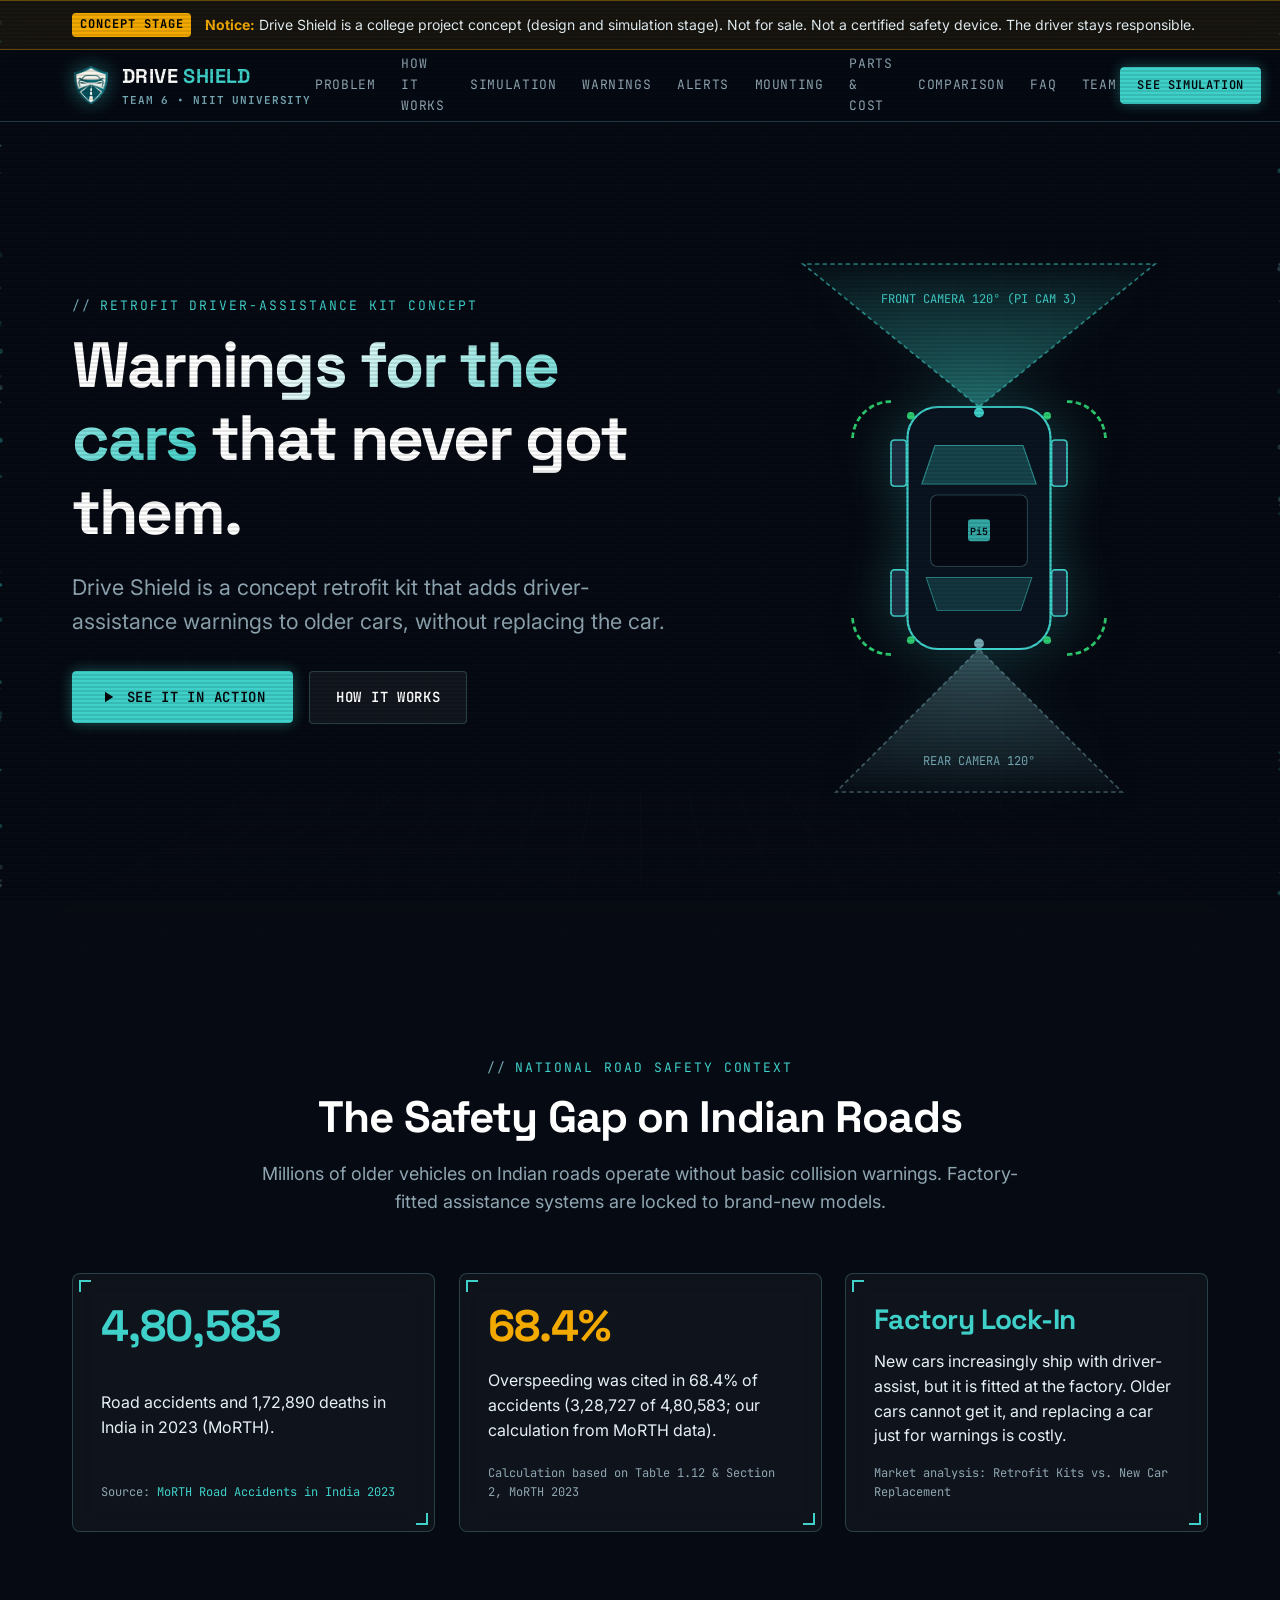
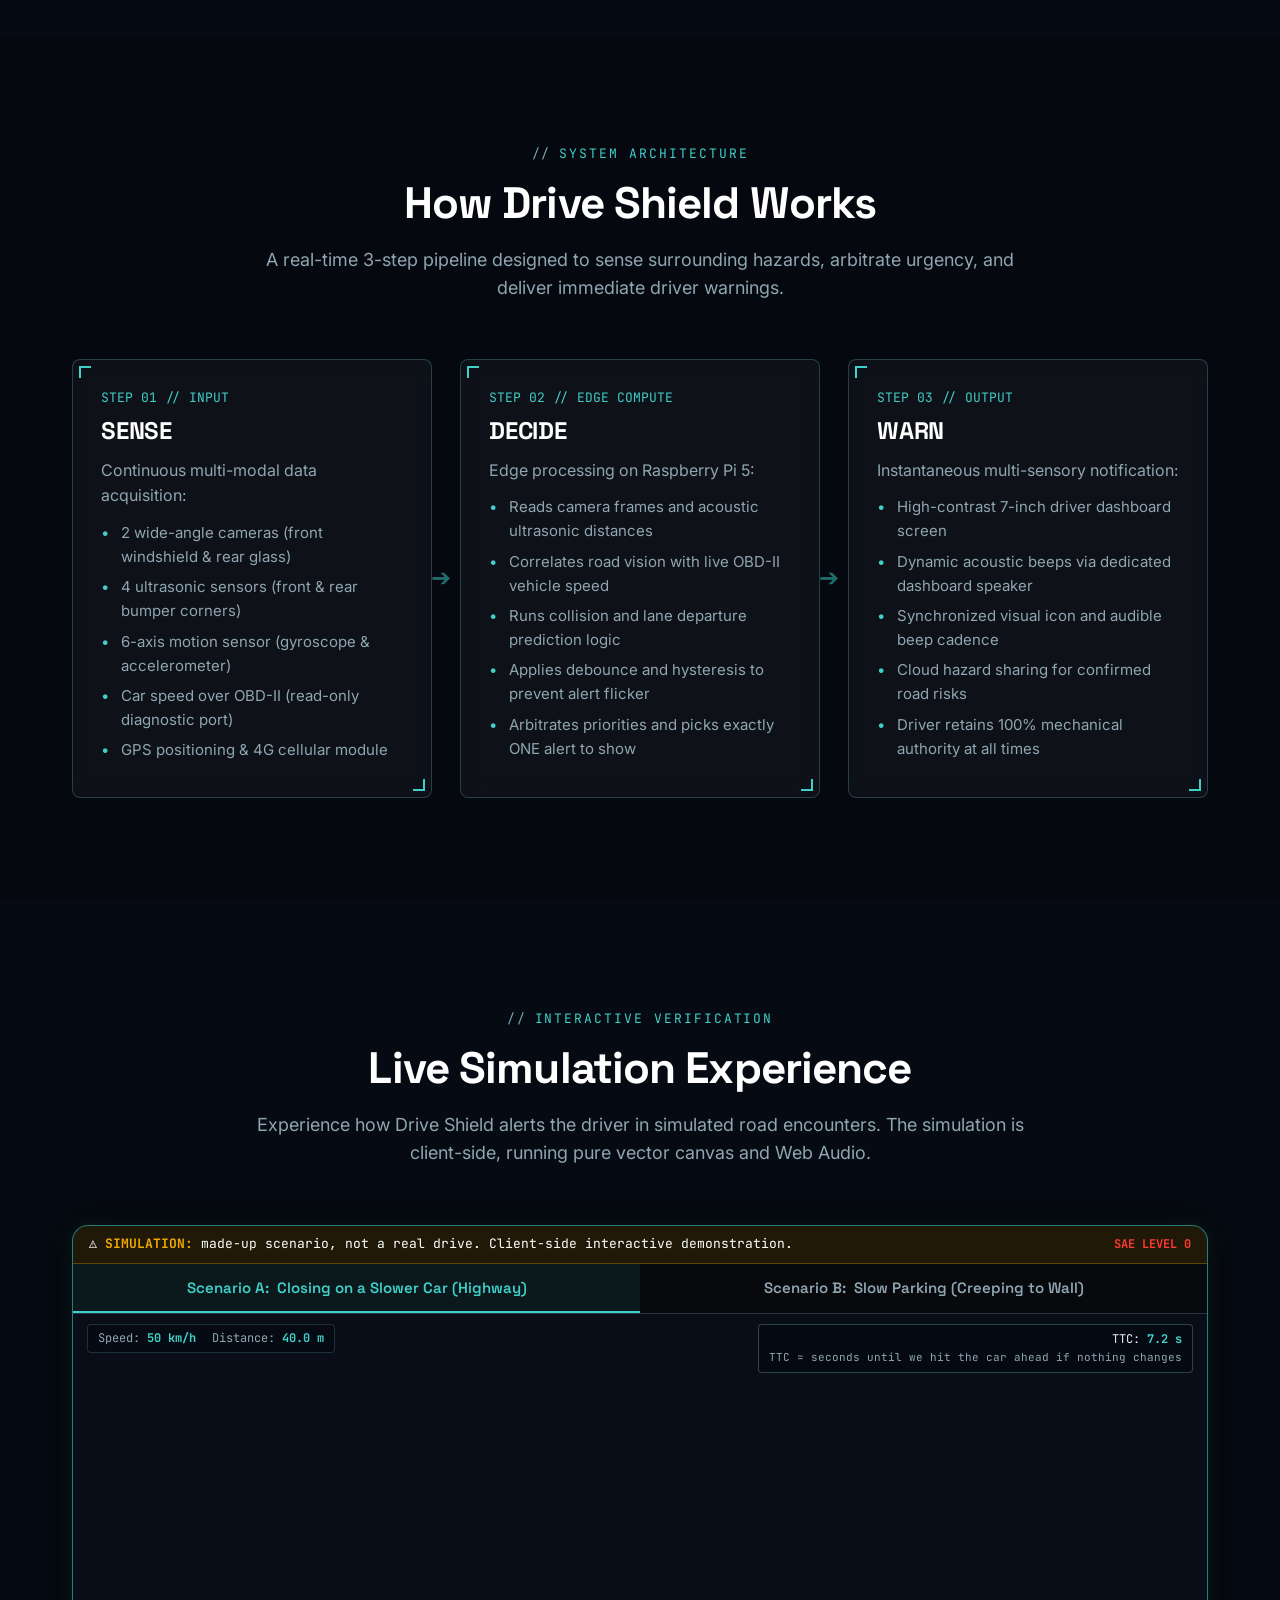
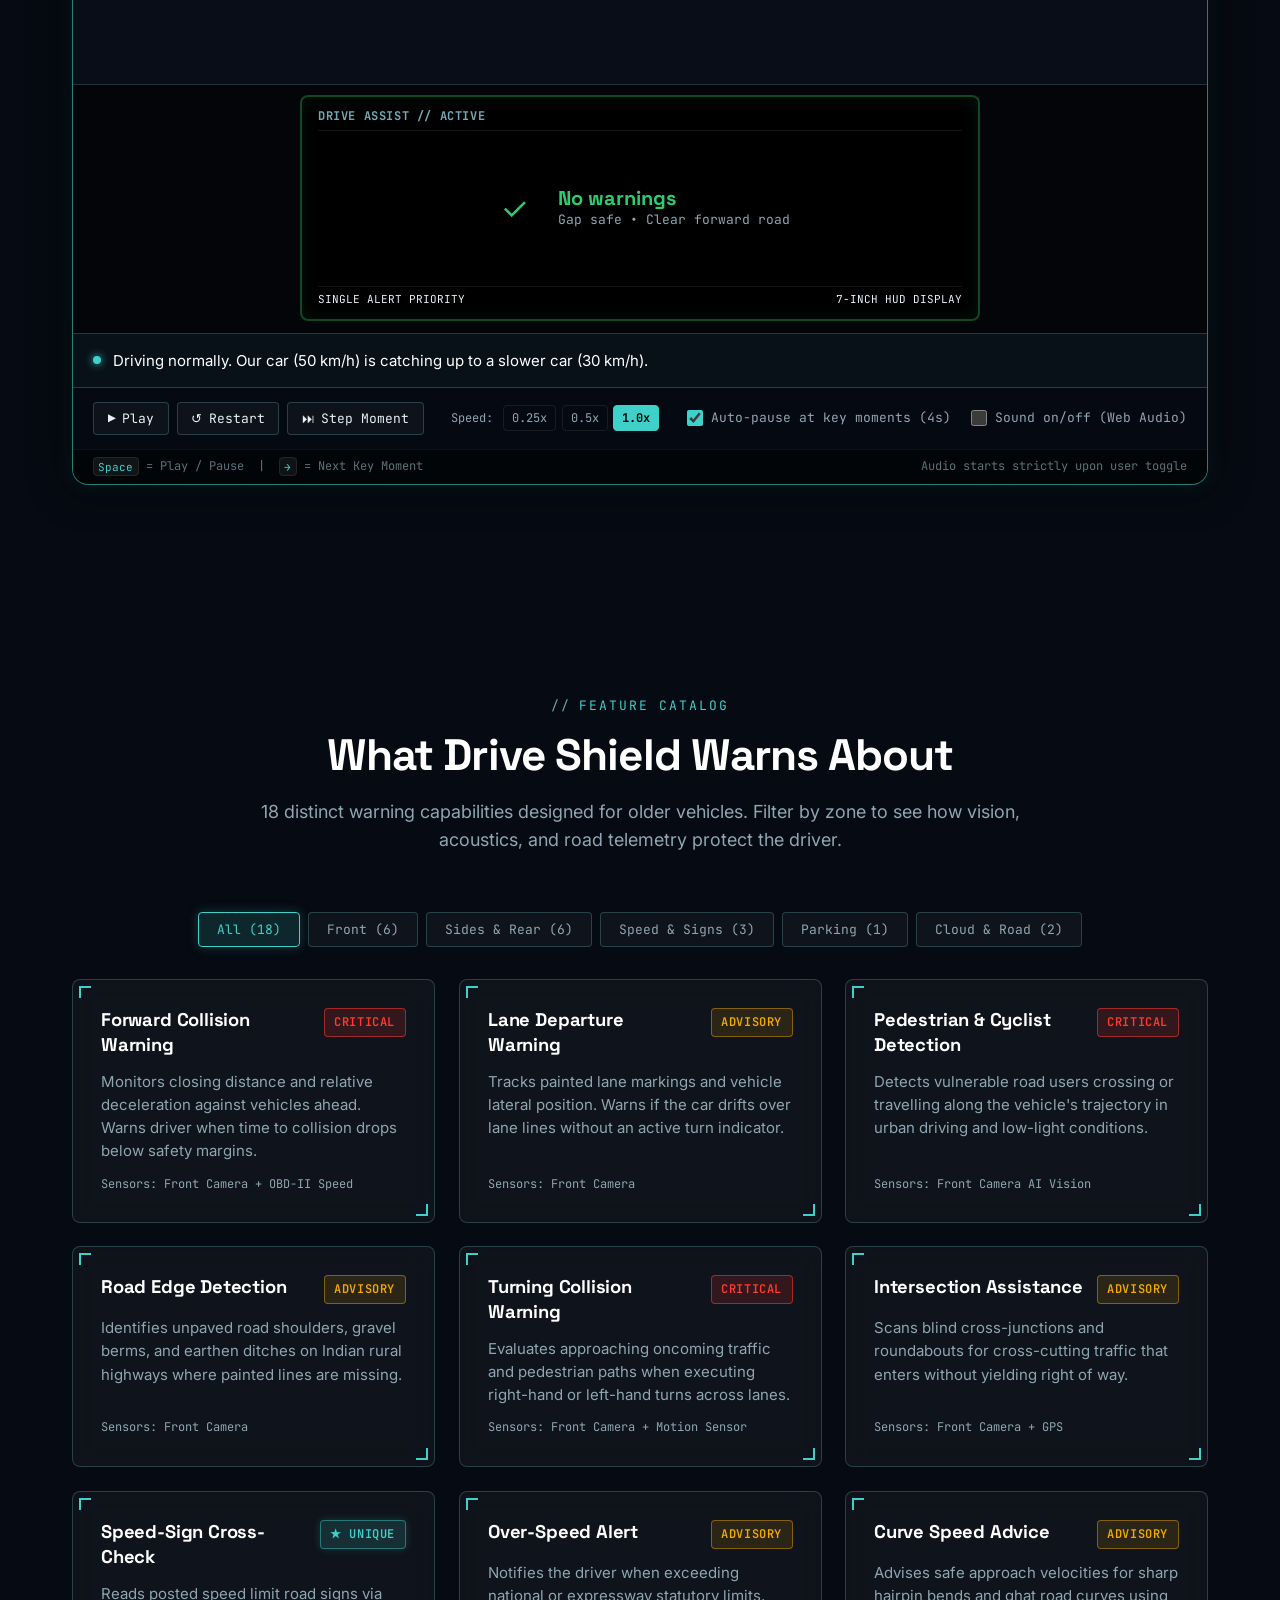
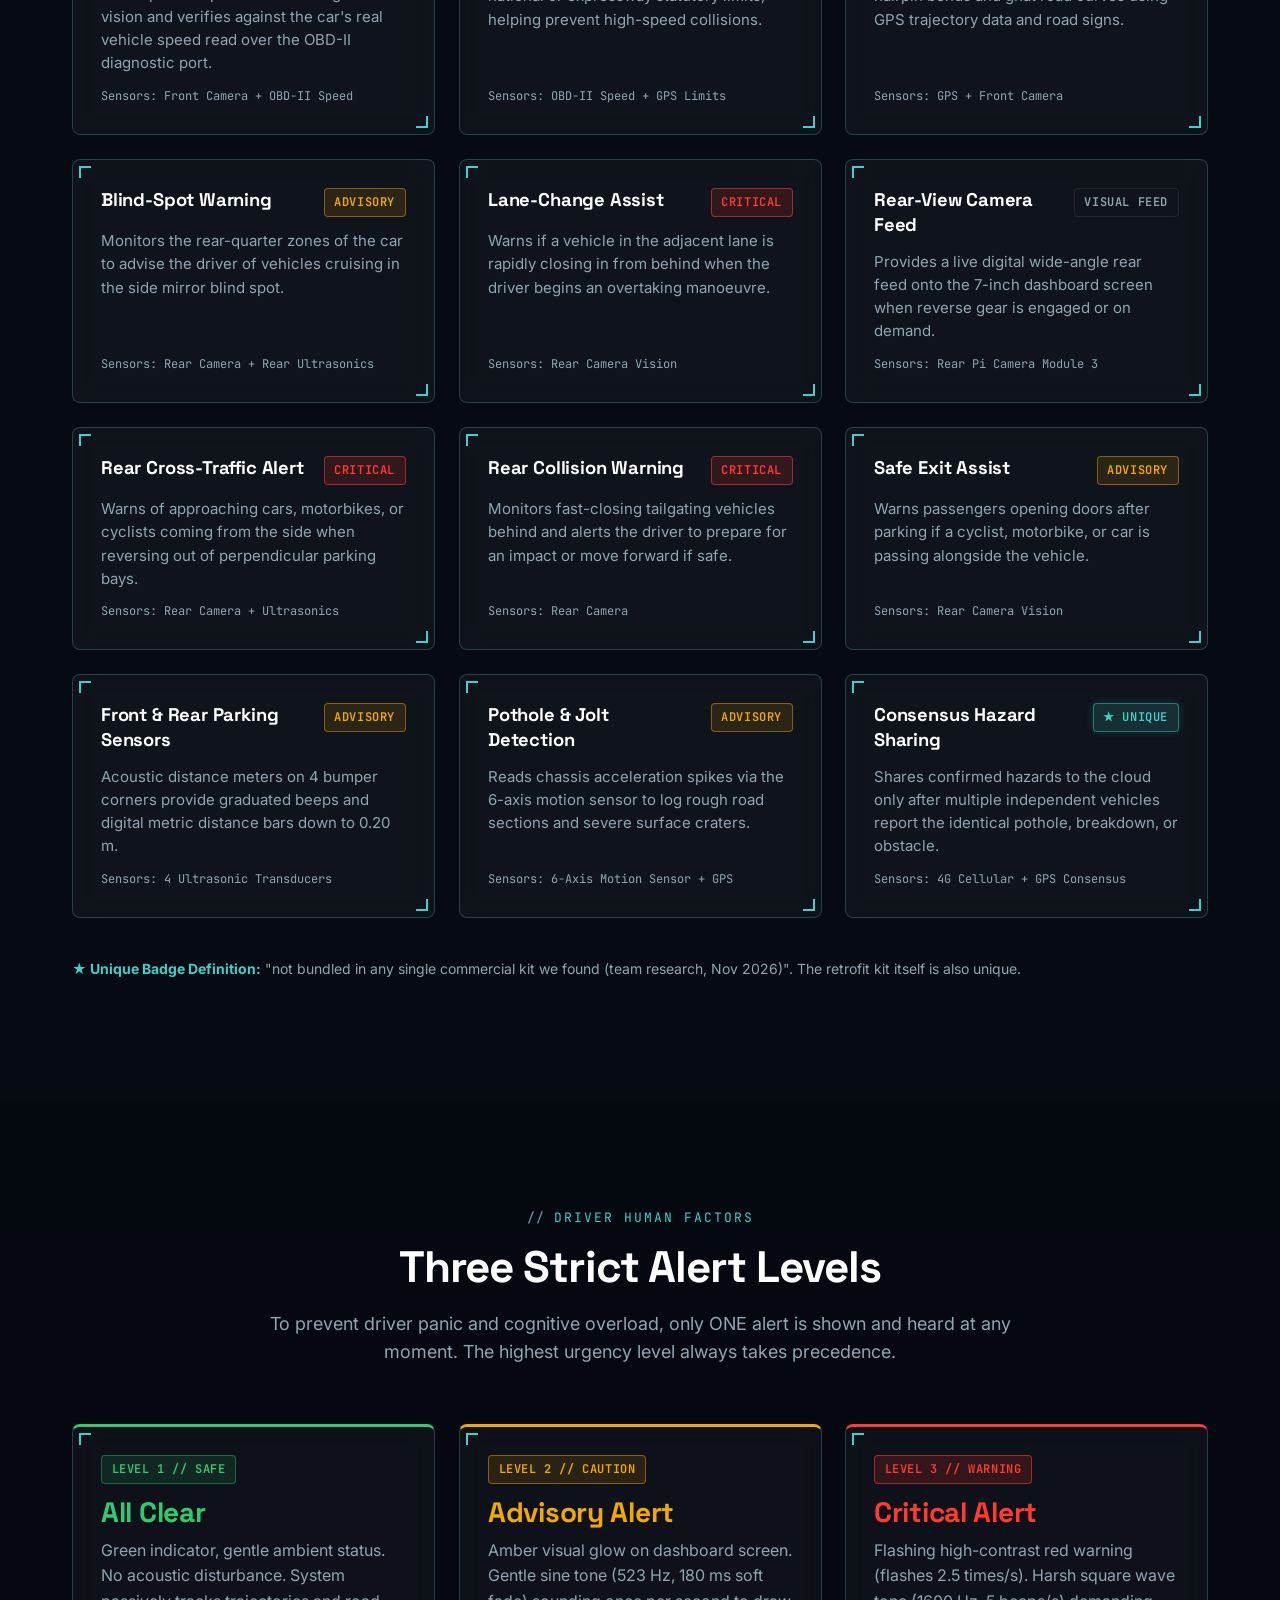
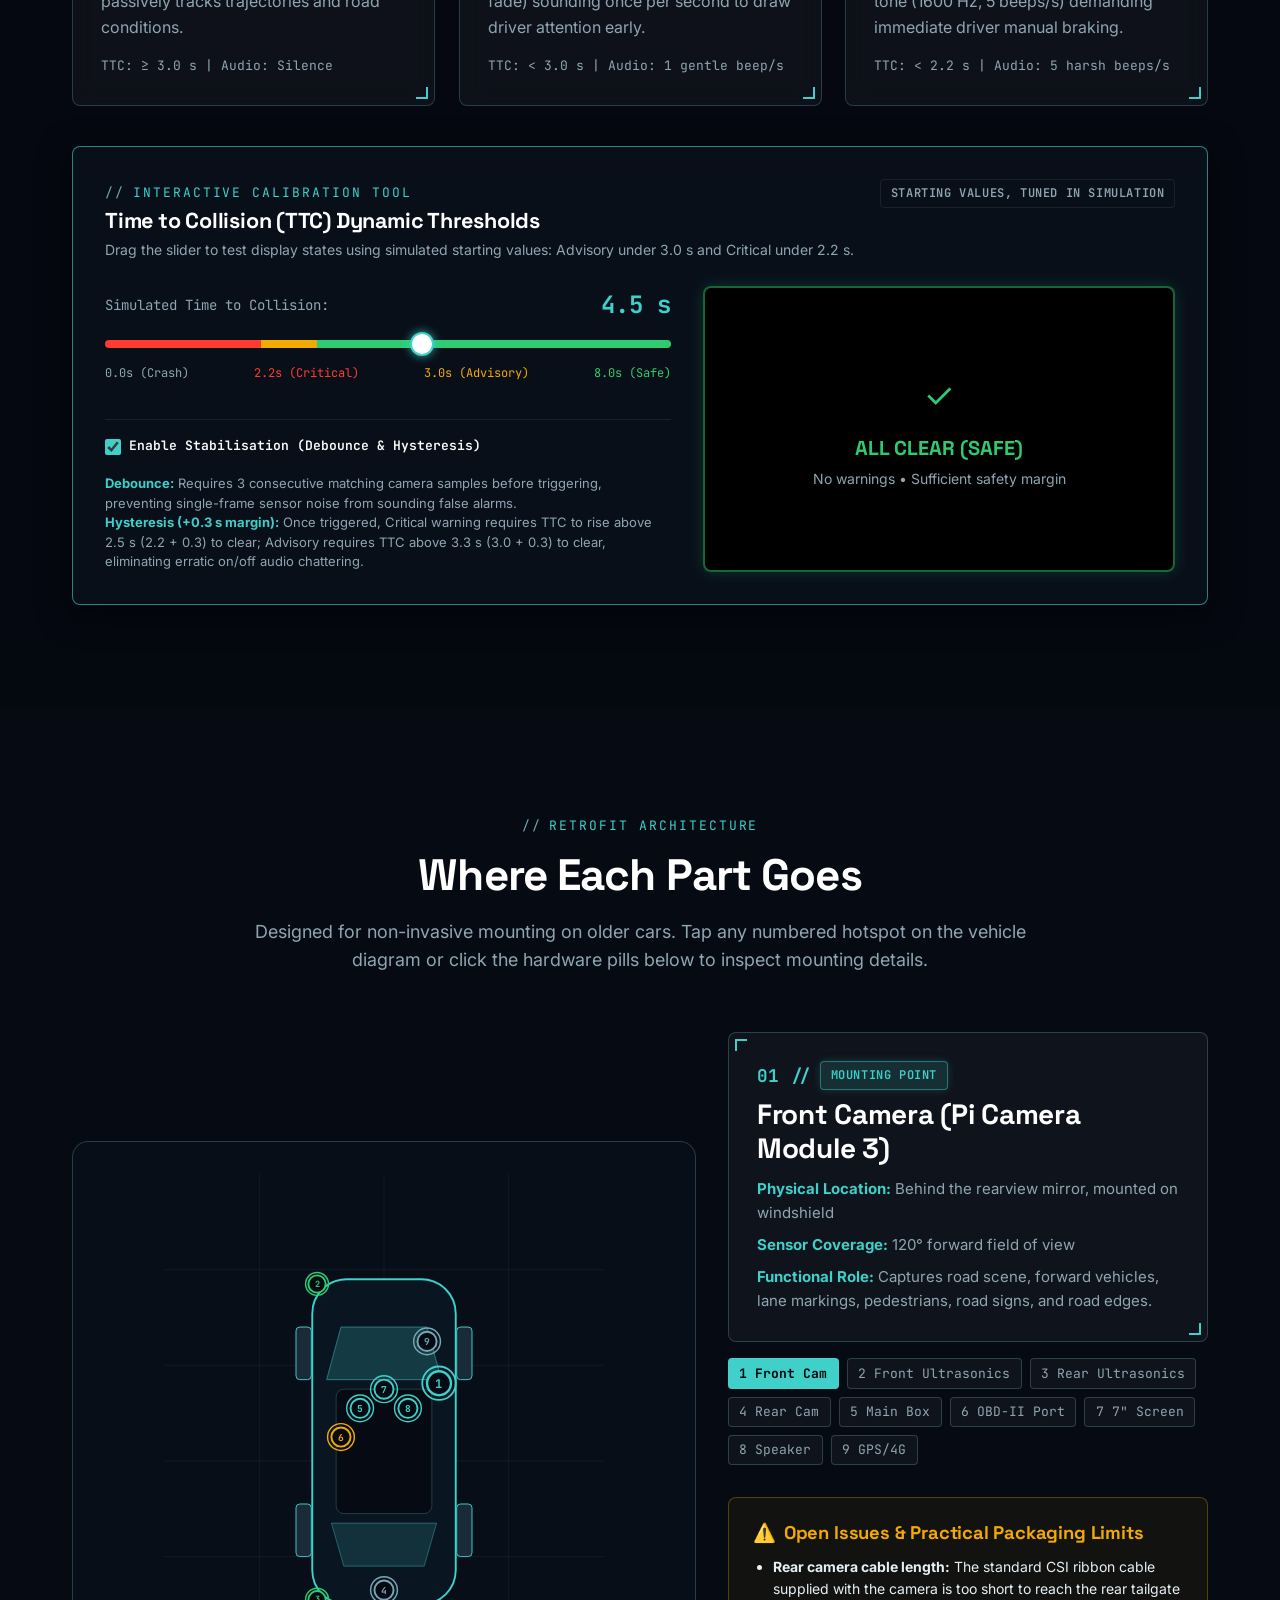
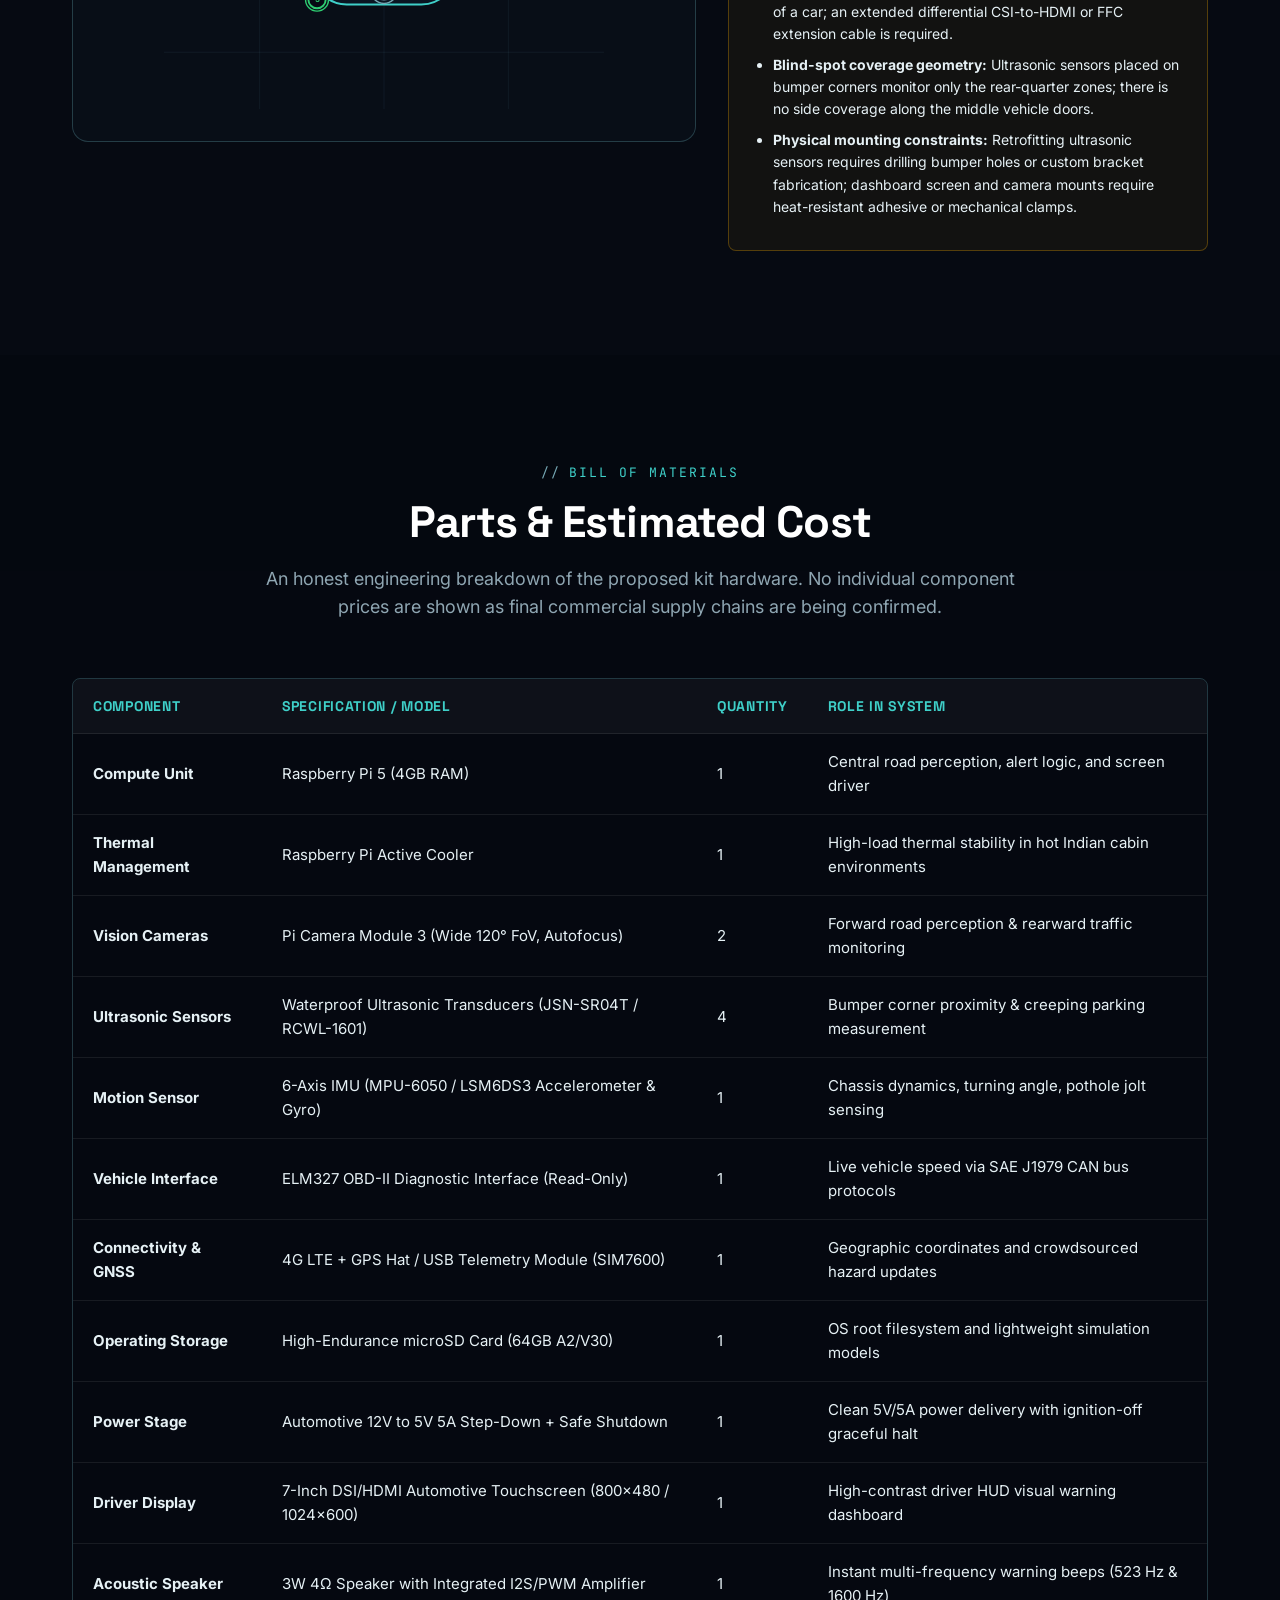
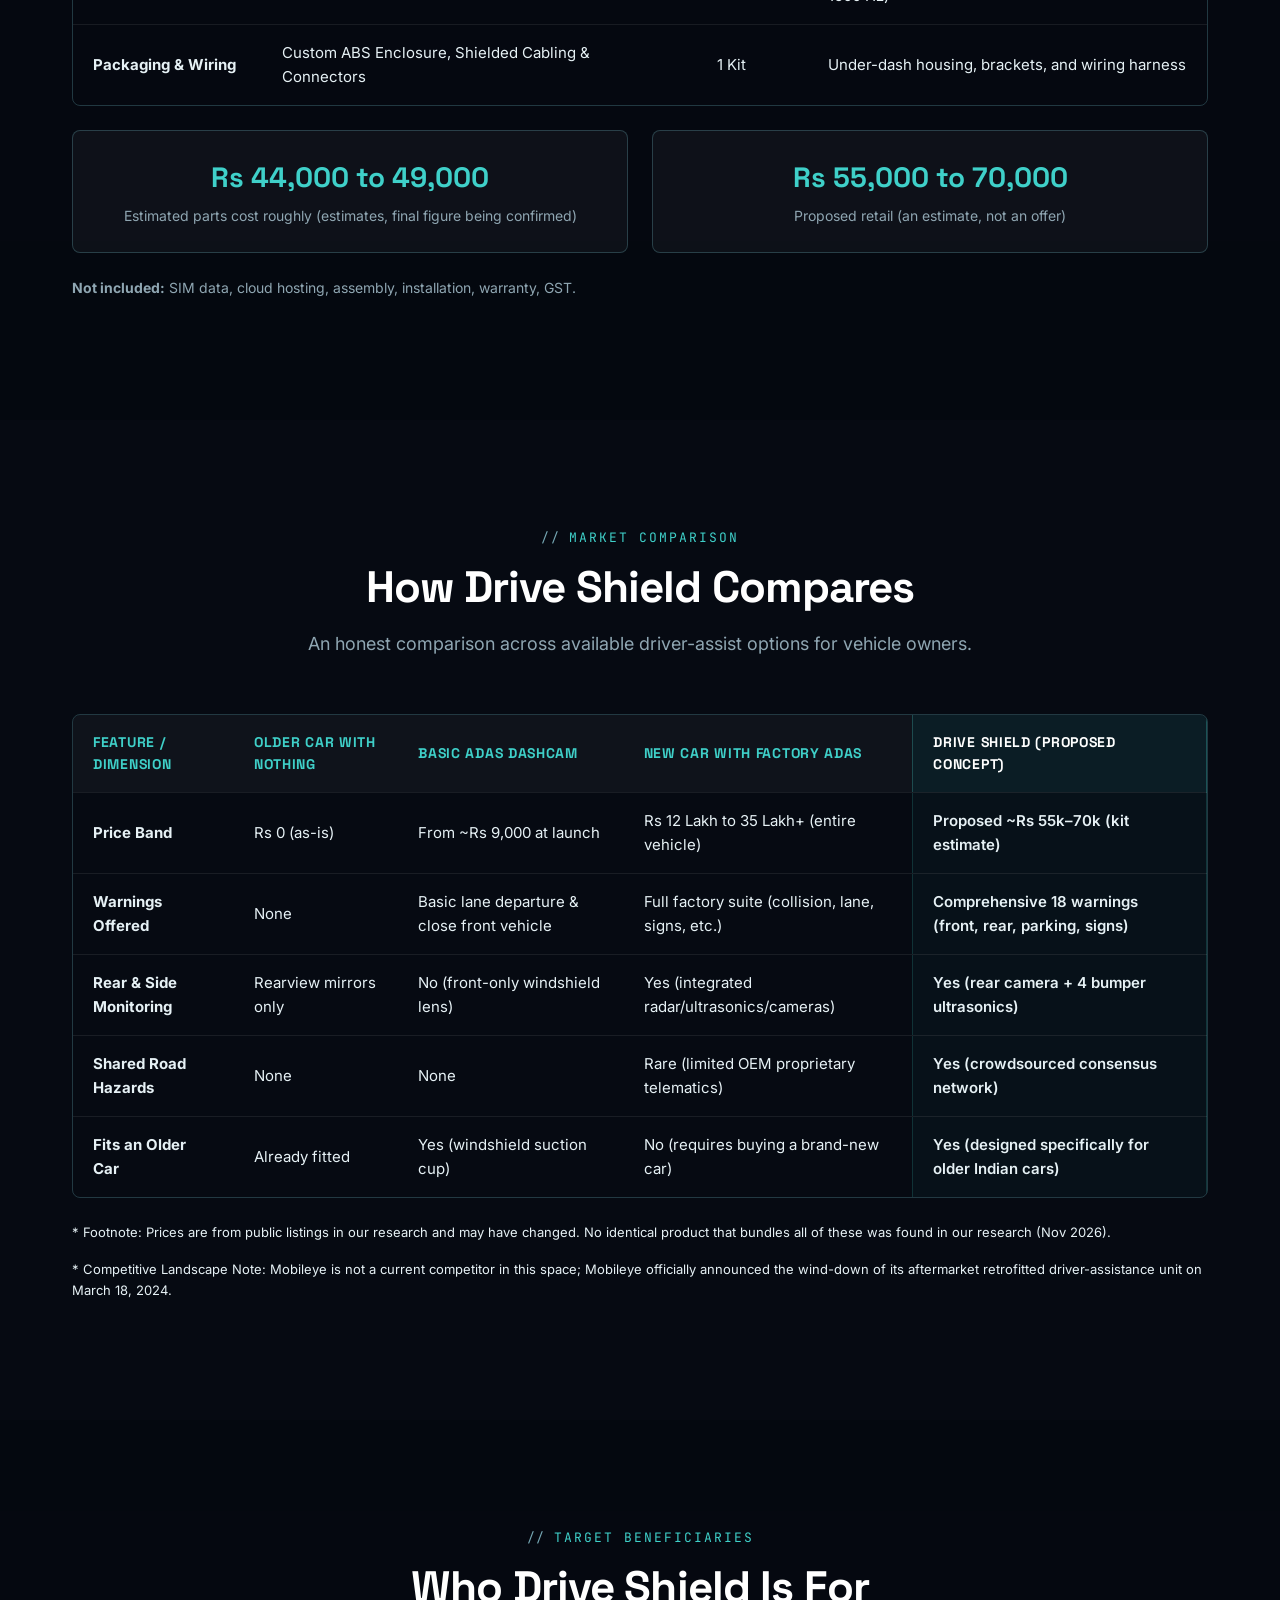
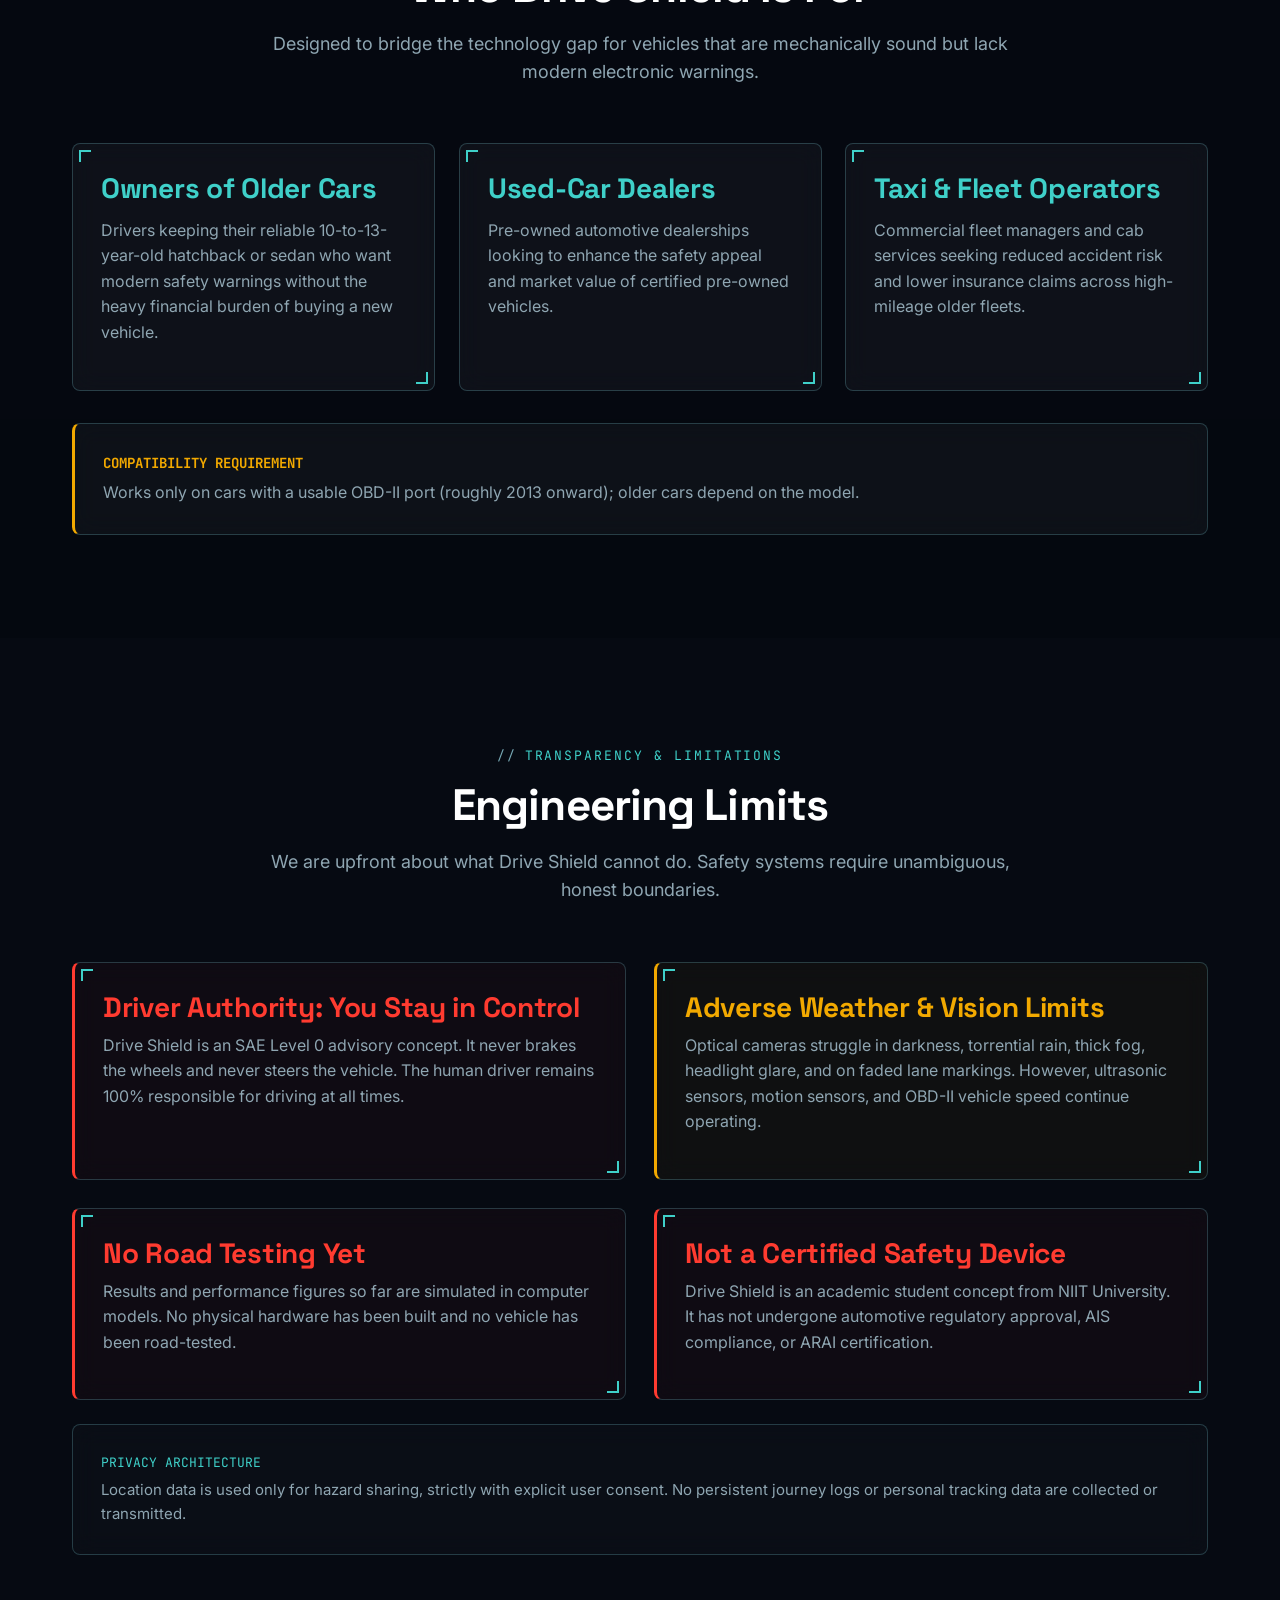
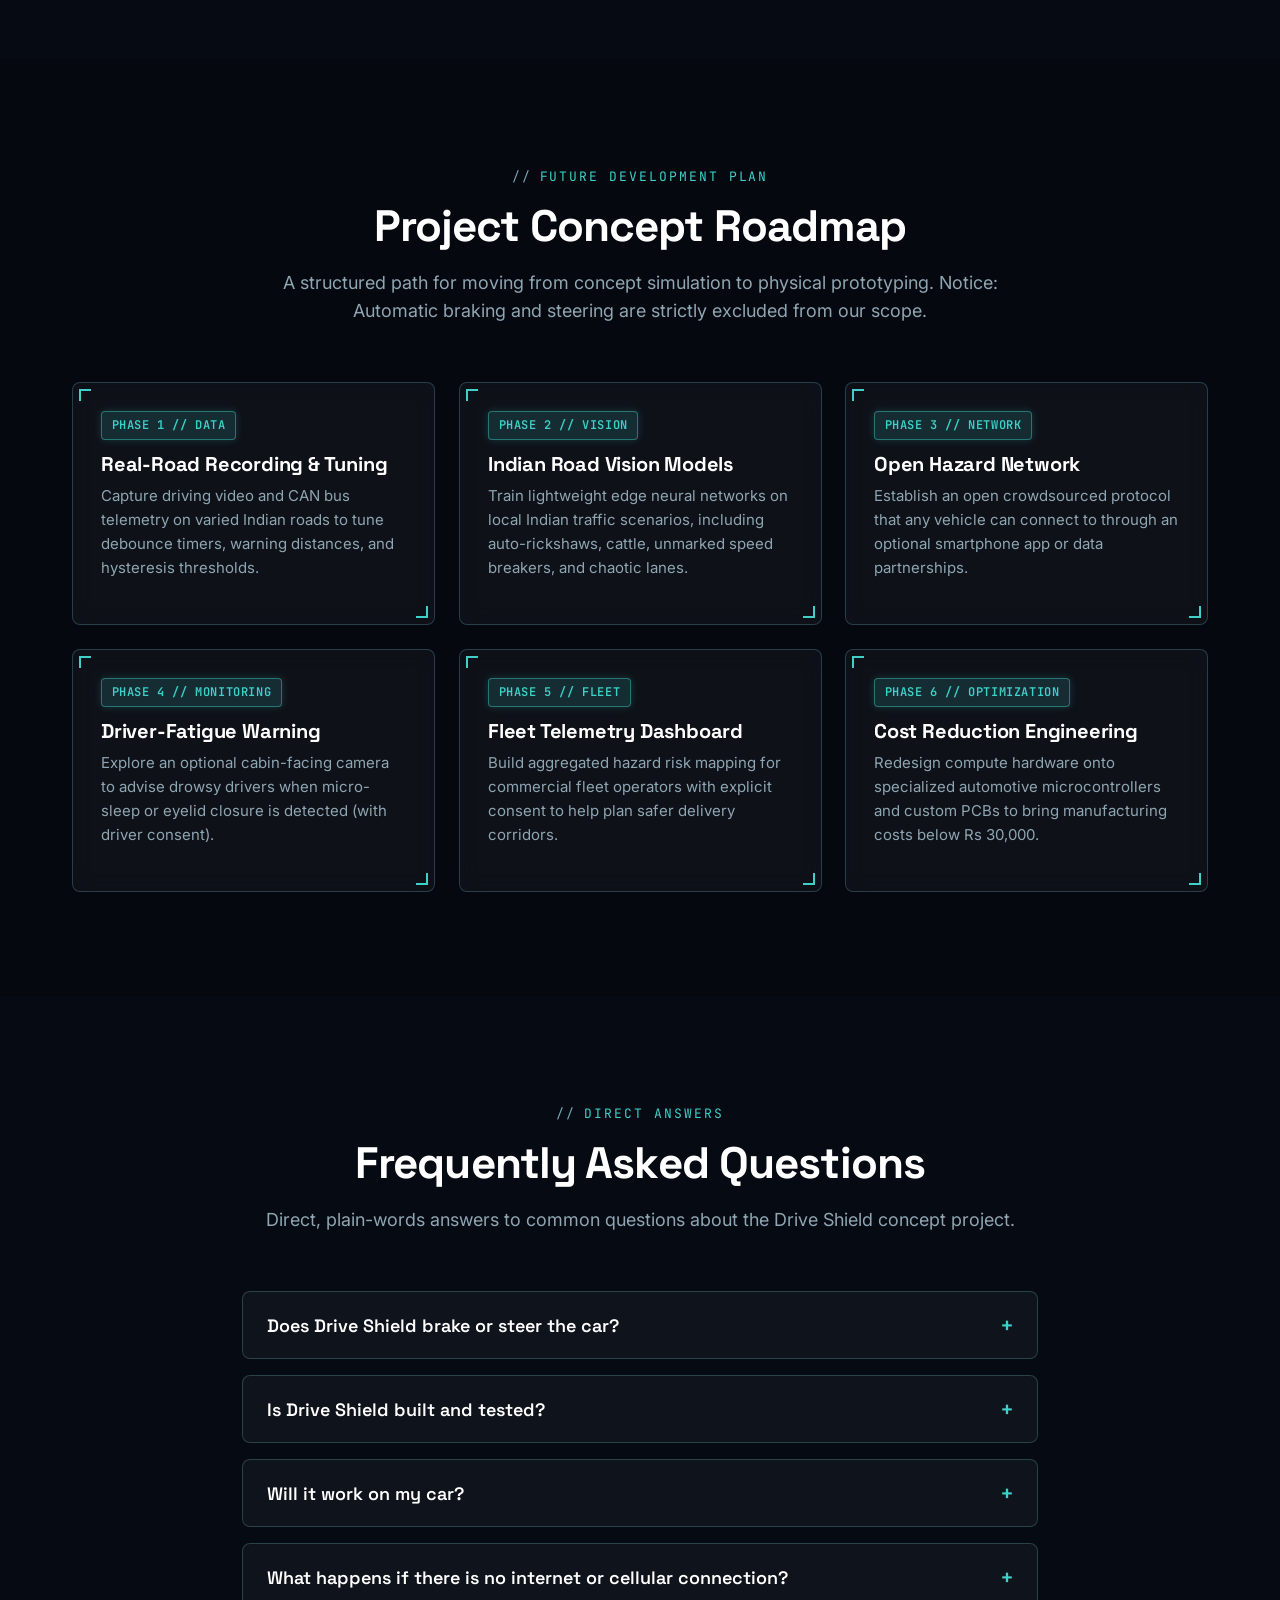
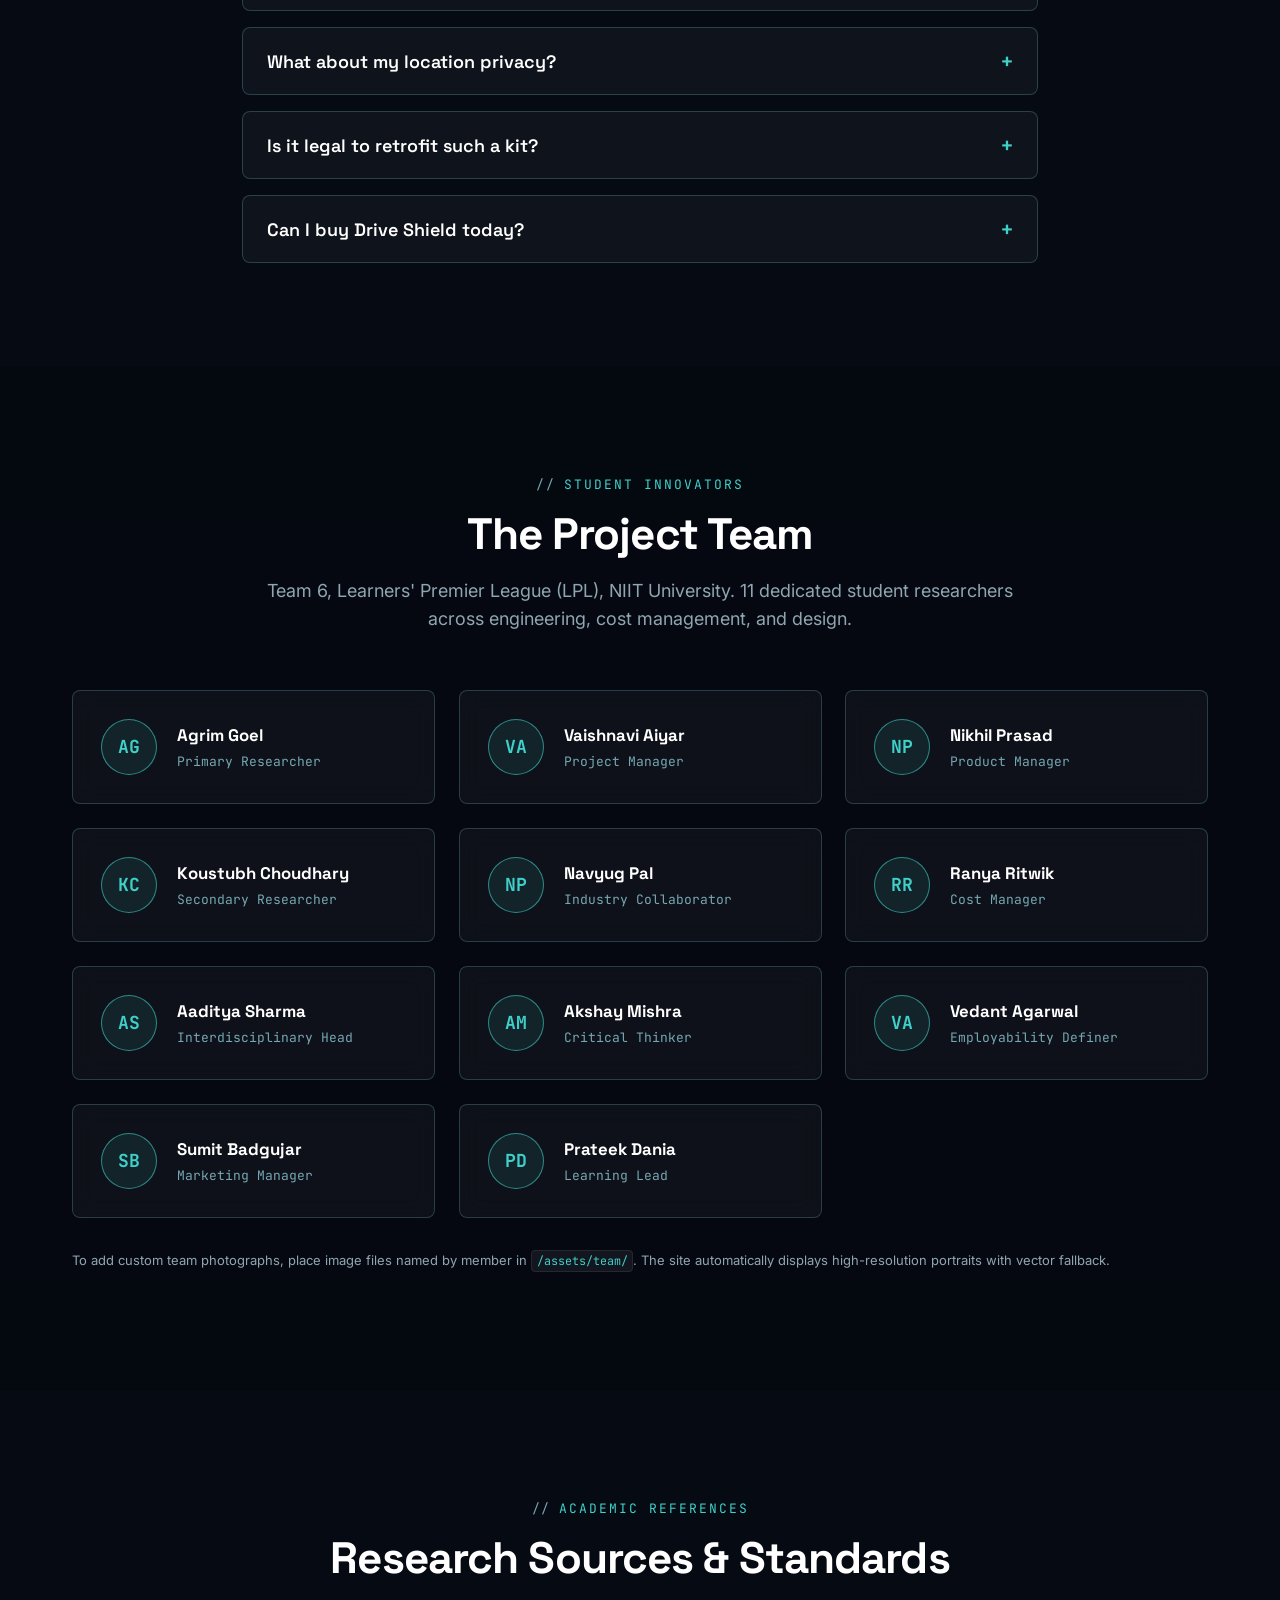
==== commit e332d61d: "fix: resolve navbar & card bracket alignments, integrate official shield logo, update contact to dri" ====
--- a/site/standalone.html
+++ b/site/standalone.html
@@ -474,6 +474,17 @@
   letter-spacing: 0.02em;
   text-decoration: none;
   min-width: 0;
+  flex-shrink: 0;
+  white-space: nowrap;
+  z-index: 2;
+}
+
+.brand-logo-img {
+  width: 38px;
+  height: 38px;
+  object-fit: contain;
+  flex-shrink: 0;
+  filter: drop-shadow(0 0 10px rgba(63, 208, 201, 0.45));
 }
 
 .brand-text-group {
@@ -492,7 +503,7 @@
   white-space: nowrap;
 }
 
-@media (max-width: 480px) {
+@media (max-width: 520px) {
   .nav-tagline {
     display: none;
   }
@@ -510,15 +521,30 @@
 .nav-menu {
   display: none;
   align-items: center;
-  gap: 1.5rem;
+  gap: 1.1rem;
   list-style: none;
   margin: 0;
   padding: 0;
-}
-
-@media (min-width: 992px) {
+  flex-wrap: nowrap;
+}
+
+@media (min-width: 1200px) {
   .nav-menu {
     display: flex;
+  }
+
+  .mobile-nav-toggle {
+    display: none !important;
+  }
+}
+
+@media (max-width: 1199px) {
+  .nav-menu {
+    display: none !important;
+  }
+
+  .mobile-nav-toggle {
+    display: flex !important;
   }
 }
 
@@ -696,6 +722,63 @@
   z-index: 2;
 }
 
+.footer-main-grid {
+  display: flex;
+  flex-wrap: wrap;
+  justify-content: space-between;
+  align-items: center;
+  gap: 2.5rem;
+}
+
+.footer-brand-column {
+  max-width: 520px;
+}
+
+.footer-brand-header {
+  display: flex;
+  align-items: center;
+  gap: 1.1rem;
+  margin-bottom: 0.85rem;
+}
+
+.footer-logo-img {
+  width: 56px;
+  height: 56px;
+  object-fit: contain;
+  flex-shrink: 0;
+  filter: drop-shadow(0 0 14px rgba(63, 208, 201, 0.4));
+}
+
+.footer-brand-title {
+  font-family: var(--font-heading);
+  font-weight: 700;
+  font-size: 1.5rem;
+  color: var(--text-white);
+  line-height: 1.2;
+}
+
+.footer-brand-desc {
+  font-size: 0.9rem;
+  line-height: 1.6;
+}
+
+.footer-contact-column {
+  font-family: var(--font-mono);
+  font-size: 0.875rem;
+}
+
+.footer-contact-title {
+  font-weight: 700;
+  margin-bottom: 0.5rem;
+  text-transform: uppercase;
+  letter-spacing: 0.1em;
+}
+
+.footer-contact-desc {
+  margin-bottom: 0.6rem;
+  font-size: 0.8125rem;
+}
+
 .footer-bottom {
   display: flex;
   flex-direction: column;
@@ -741,29 +824,32 @@
 
 /* Corner HUD Brackets [ ] */
 .hud-brackets {
-  position: relative;
+  position: absolute;
+  inset: 0;
+  pointer-events: none;
+  border-radius: inherit;
 }
 
 .hud-brackets::before,
 .hud-brackets::after {
   content: "";
   position: absolute;
-  width: 10px;
-  height: 10px;
+  width: 12px;
+  height: 12px;
   pointer-events: none;
   transition: border-color var(--transition-fast);
 }
 
 .hud-brackets::before {
-  top: -1px;
-  left: -1px;
+  top: 6px;
+  left: 6px;
   border-top: 2px solid var(--brand-cyan);
   border-left: 2px solid var(--brand-cyan);
 }
 
 .hud-brackets::after {
-  bottom: -1px;
-  right: -1px;
+  bottom: 6px;
+  right: 6px;
   border-bottom: 2px solid var(--brand-cyan);
   border-right: 2px solid var(--brand-cyan);
 }
@@ -2175,12 +2261,12 @@
   <div class="hud-grid-background" aria-hidden="true"></div>
   <div class="scanline-overlay" aria-hidden="true"></div>
 
-  <!-- 1. Mandatory Top Concept Disclaimer Banner -->
+  <!-- 1. Top Concept Disclaimer Banner -->
   <aside class="disclaimer-banner" aria-label="Project stage disclaimer">
     <div class="container">
       <span class="disclaimer-badge">Concept Stage</span>
       <span>
-        <strong>Notice:</strong> Drive Shield is a college project concept (design and simulation stage). Not for sale. Not a certified safety device. It only warns; the driver stays responsible.
+        <strong>Notice:</strong> Drive Shield is a college project concept (design and simulation stage). Not for sale. Not a certified safety device. The driver stays responsible.
       </span>
     </div>
   </aside>
@@ -2189,12 +2275,7 @@
   <header class="site-header">
     <div class="container">
       <a href="#hero" class="nav-brand" aria-label="Drive Shield Homepage">
-        <svg class="brand-shield-icon" viewBox="0 0 64 64" fill="none" xmlns="http://www.w3.org/2000/svg" aria-hidden="true">
-          <path d="M32 4 L56 12 C56 36 32 58 32 58 C32 58 8 36 8 12 Z" fill="rgba(63, 208, 201, 0.12)" stroke="#3FD0C9" stroke-width="3" />
-          <path d="M26 27 Q32 25 38 27 L40 34 L24 34 Z" fill="#E6F1F5" />
-          <path d="M24 36 L40 36 L42 44 Q32 46 22 44 Z" fill="#3FD0C9" />
-          <circle cx="32" cy="18" r="3" fill="#3FD0C9" />
-        </svg>
+        <img src="[data-uri]" alt="Drive Shield Logo" class="brand-logo-img">
         <div class="brand-text-group">
           <span>DRIVE <span class="text-cyan">SHIELD</span></span>
           <span class="nav-tagline">Team 6 • NIIT University</span>
@@ -2202,15 +2283,14 @@
       </a>
 
       <nav class="nav-menu" aria-label="Primary navigation">
-        <a href="#problem" class="nav-link">The Problem</a>
+        <a href="#problem" class="nav-link">Problem</a>
         <a href="#how-it-works" class="nav-link">How It Works</a>
-        <a href="#demo" class="nav-link">Interactive Demo</a>
+        <a href="#demo" class="nav-link">Simulation</a>
         <a href="#features" class="nav-link">Warnings</a>
-        <a href="#alert-levels" class="nav-link">Alert Levels</a>
+        <a href="#alert-levels" class="nav-link">Alerts</a>
         <a href="#hardware" class="nav-link">Mounting</a>
         <a href="#cost" class="nav-link">Parts &amp; Cost</a>
         <a href="#compare" class="nav-link">Comparison</a>
-        <a href="#limits" class="nav-link">Limits</a>
         <a href="#faq" class="nav-link">FAQ</a>
         <a href="#team" class="nav-link">Team</a>
       </nav>
@@ -2269,16 +2349,6 @@
               How it works
             </a>
           </div>
-          <div class="sae-strip">
-            <svg class="sae-strip-icon" viewBox="0 0 24 24" fill="none" stroke="currentColor" stroke-width="2" aria-hidden="true">
-              <circle cx="12" cy="12" r="10"/>
-              <line x1="12" y1="8" x2="12" y2="12"/>
-              <line x1="12" y1="16" x2="12.01" y2="16"/>
-            </svg>
-            <div>
-              <strong>Advisory Kit Concept:</strong> Warning only. Never brakes or steers (SAE Level 0).
-            </div>
-          </div>
         </div>
 
         <!-- Animated Top-Down Car Wireframe with Pulsing Sensor Cones -->
@@ -2448,18 +2518,6 @@
             </ul>
           </div>
         </div>
-
-        <!-- Strict Honesty Red Strip -->
-        <div class="sae-strip reveal-on-scroll delay-4" style="margin-top:2.5rem;">
-          <svg class="sae-strip-icon" viewBox="0 0 24 24" fill="none" stroke="currentColor" stroke-width="2" aria-hidden="true">
-            <path d="M10.29 3.86L1.82 18a2 2 0 0 0 1.71 3h16.94a2 2 0 0 0 1.71-3L13.71 3.86a2 2 0 0 0-3.42 0z"/>
-            <line x1="12" y1="9" x2="12" y2="13"/>
-            <line x1="12" y1="17" x2="12.01" y2="17"/>
-          </svg>
-          <div>
-            <strong>Strict Scope Rule:</strong> Warning only. Never brakes or steers (SAE Level 0).
-          </div>
-        </div>
       </div>
     </section>
 
@@ -2480,7 +2538,7 @@
           <div class="demo-disclaimer-strip">
             <div class="demo-disclaimer-text">
               <span>⚠️</span>
-              <span><strong>SIMULATION:</strong> made-up scenario, not a real drive. Warning only: the system never brakes or steers.</span>
+              <span><strong>SIMULATION:</strong> made-up scenario, not a real drive. Client-side interactive demonstration.</span>
             </div>
             <div class="demo-level-tag">SAE Level 0</div>
           </div>
@@ -2784,7 +2842,7 @@
             <div class="hud-panel feature-card tilt-card">
               <div class="hud-brackets"></div>
               <div class="feature-card-header">
-                <h3 class="feature-title">Lane-Change Assist (Warns Only)</h3>
+                <h3 class="feature-title">Lane-Change Assist</h3>
                 <span class="badge badge-critical">Critical</span>
               </div>
               <p class="feature-desc">
@@ -3409,7 +3467,7 @@
         <div class="grid-2">
           <div class="hud-panel limit-card reveal-on-scroll delay-1">
             <div class="hud-brackets"></div>
-            <h3 style="color:#FF3B30;margin-bottom:0.5rem;">Warns Only: You Stay in Control</h3>
+            <h3 style="color:#FF3B30;margin-bottom:0.5rem;">Driver Authority: You Stay in Control</h3>
             <p class="text-muted">
               Drive Shield is an SAE Level 0 advisory concept. It never brakes the wheels and never steers the vehicle. The human driver remains 100% responsible for driving at all times.
             </p>
@@ -3493,7 +3551,7 @@
             <div class="badge badge-unique" style="margin-bottom:0.75rem;">Phase 4 // Monitoring</div>
             <h3 style="font-size:1.25rem;margin-bottom:0.5rem;color:var(--text-white);">Driver-Fatigue Warning</h3>
             <p class="text-muted" style="font-size:0.9375rem;">
-              Explore an optional cabin-facing camera to advise drowsy drivers when micro-sleep or eyelid closure is detected (warn only, with consent).
+              Explore an optional cabin-facing camera to advise drowsy drivers when micro-sleep or eyelid closure is detected (with driver consent).
             </p>
           </div>
 
@@ -3810,40 +3868,38 @@
 
   <!-- 16. FOOTER -->
   <footer class="site-footer">
-    <!-- Mandatory Bottom Concept Disclaimer Banner -->
+    <!-- Bottom Concept Disclaimer Banner -->
     <aside class="disclaimer-banner" aria-label="Footer project stage disclaimer" style="margin-bottom:2.5rem;border-left:none;border-right:none;">
       <div class="container">
         <span class="disclaimer-badge">Concept Stage</span>
         <span>
-          <strong>Notice:</strong> Drive Shield is a college project concept (design and simulation stage). Not for sale. Not a certified safety device. It only warns; the driver stays responsible.
+          <strong>Notice:</strong> Drive Shield is a college project concept (design and simulation stage). Not for sale. Not a certified safety device. The driver stays responsible.
         </span>
       </div>
     </aside>
 
     <div class="container">
-      <div style="display:flex;flex-wrap:wrap;justify-content:space-between;align-items:flex-start;gap:2rem;">
-        <div>
-          <div style="display:flex;align-items:center;gap:0.75rem;margin-bottom:0.75rem;">
-            <svg class="brand-shield-icon" viewBox="0 0 64 64" fill="none" xmlns="http://www.w3.org/2000/svg" aria-hidden="true">
-              <path d="M32 4 L56 12 C56 36 32 58 32 58 C32 58 8 36 8 12 Z" fill="rgba(63, 208, 201, 0.12)" stroke="#3FD0C9" stroke-width="3" />
-              <circle cx="32" cy="18" r="3" fill="#3FD0C9" />
-            </svg>
-            <span style="font-family:var(--font-heading);font-weight:700;font-size:1.35rem;color:var(--text-white);">
-              DRIVE <span class="text-cyan">SHIELD</span>
-            </span>
-          </div>
-          <p class="text-muted" style="max-width:440px;font-size:0.875rem;line-height:1.6;">
-            A college project concept by Team 6 for the Learners' Premier League (LPL 2026-27), NIIT University. Retrofit driver-assistance warnings for older Indian cars.
+      <div class="footer-main-grid">
+        <div class="footer-brand-column">
+          <div class="footer-brand-header">
+            <img src="[data-uri]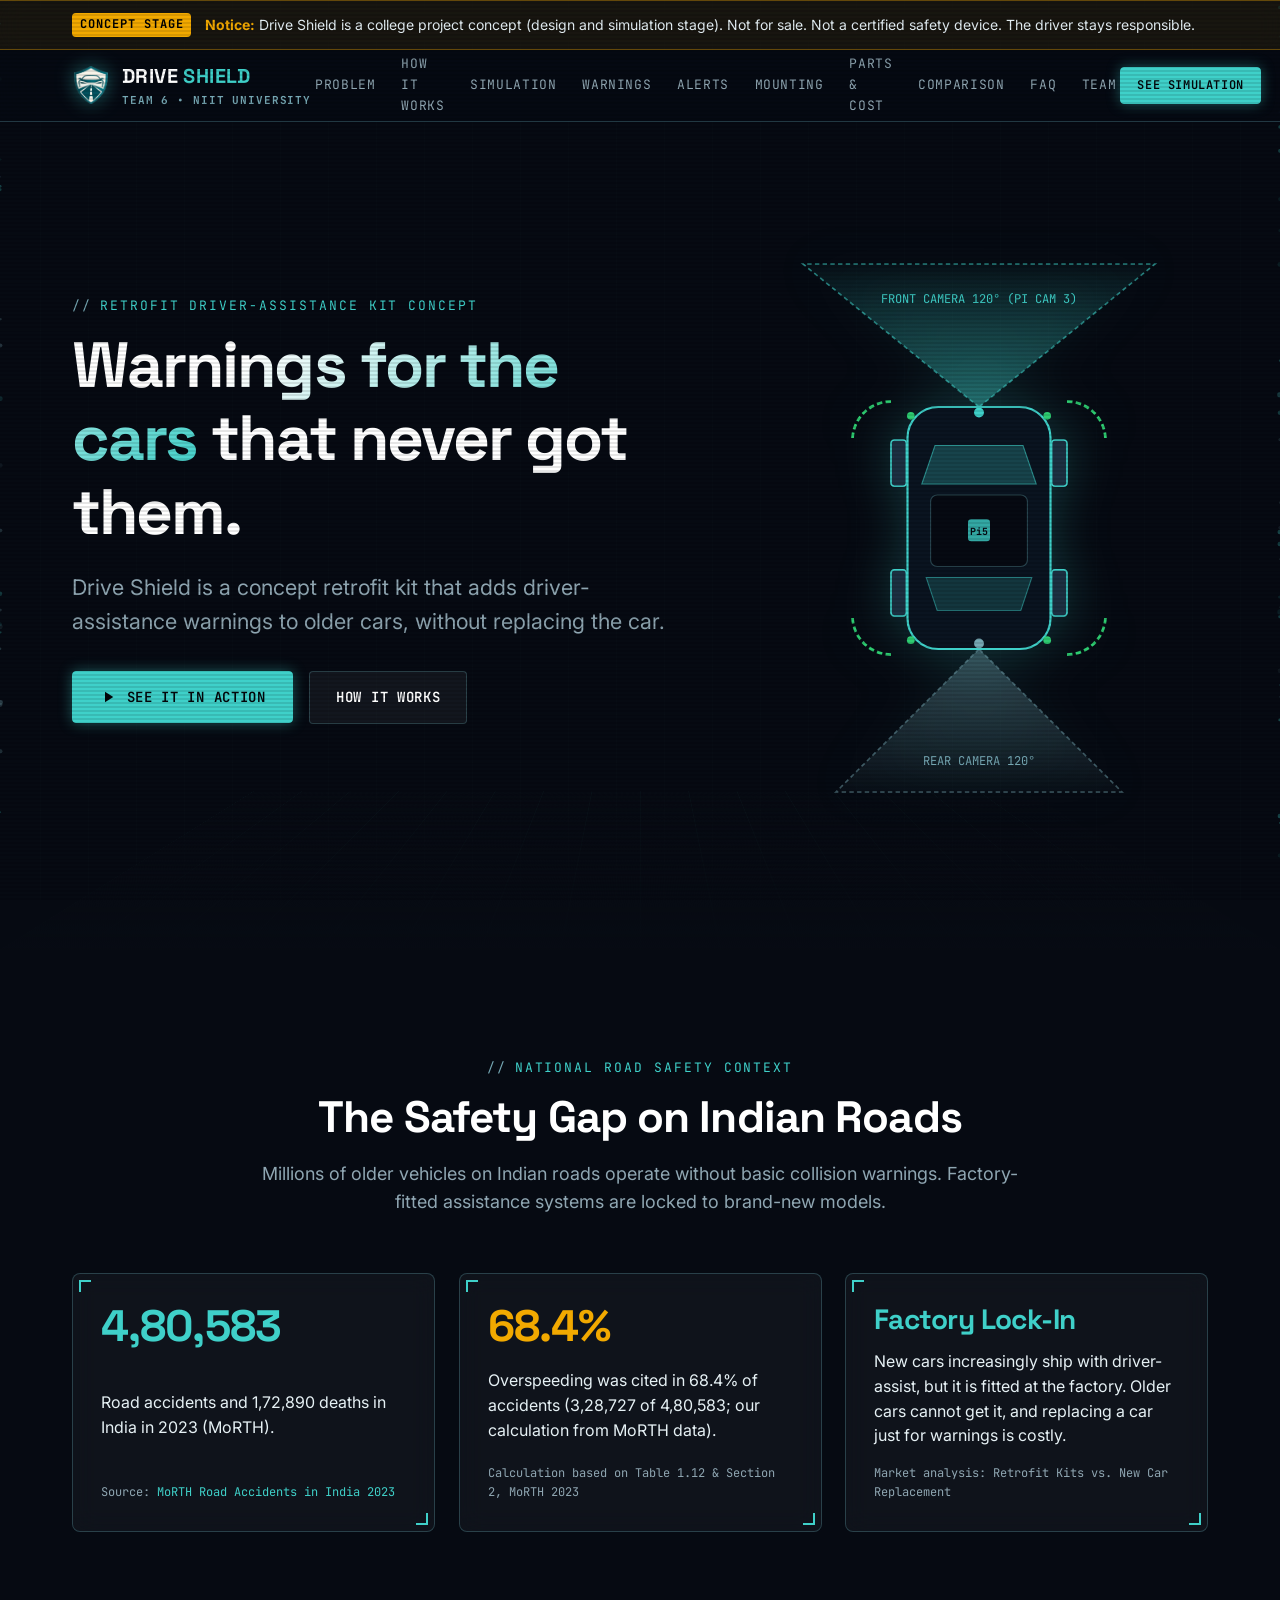
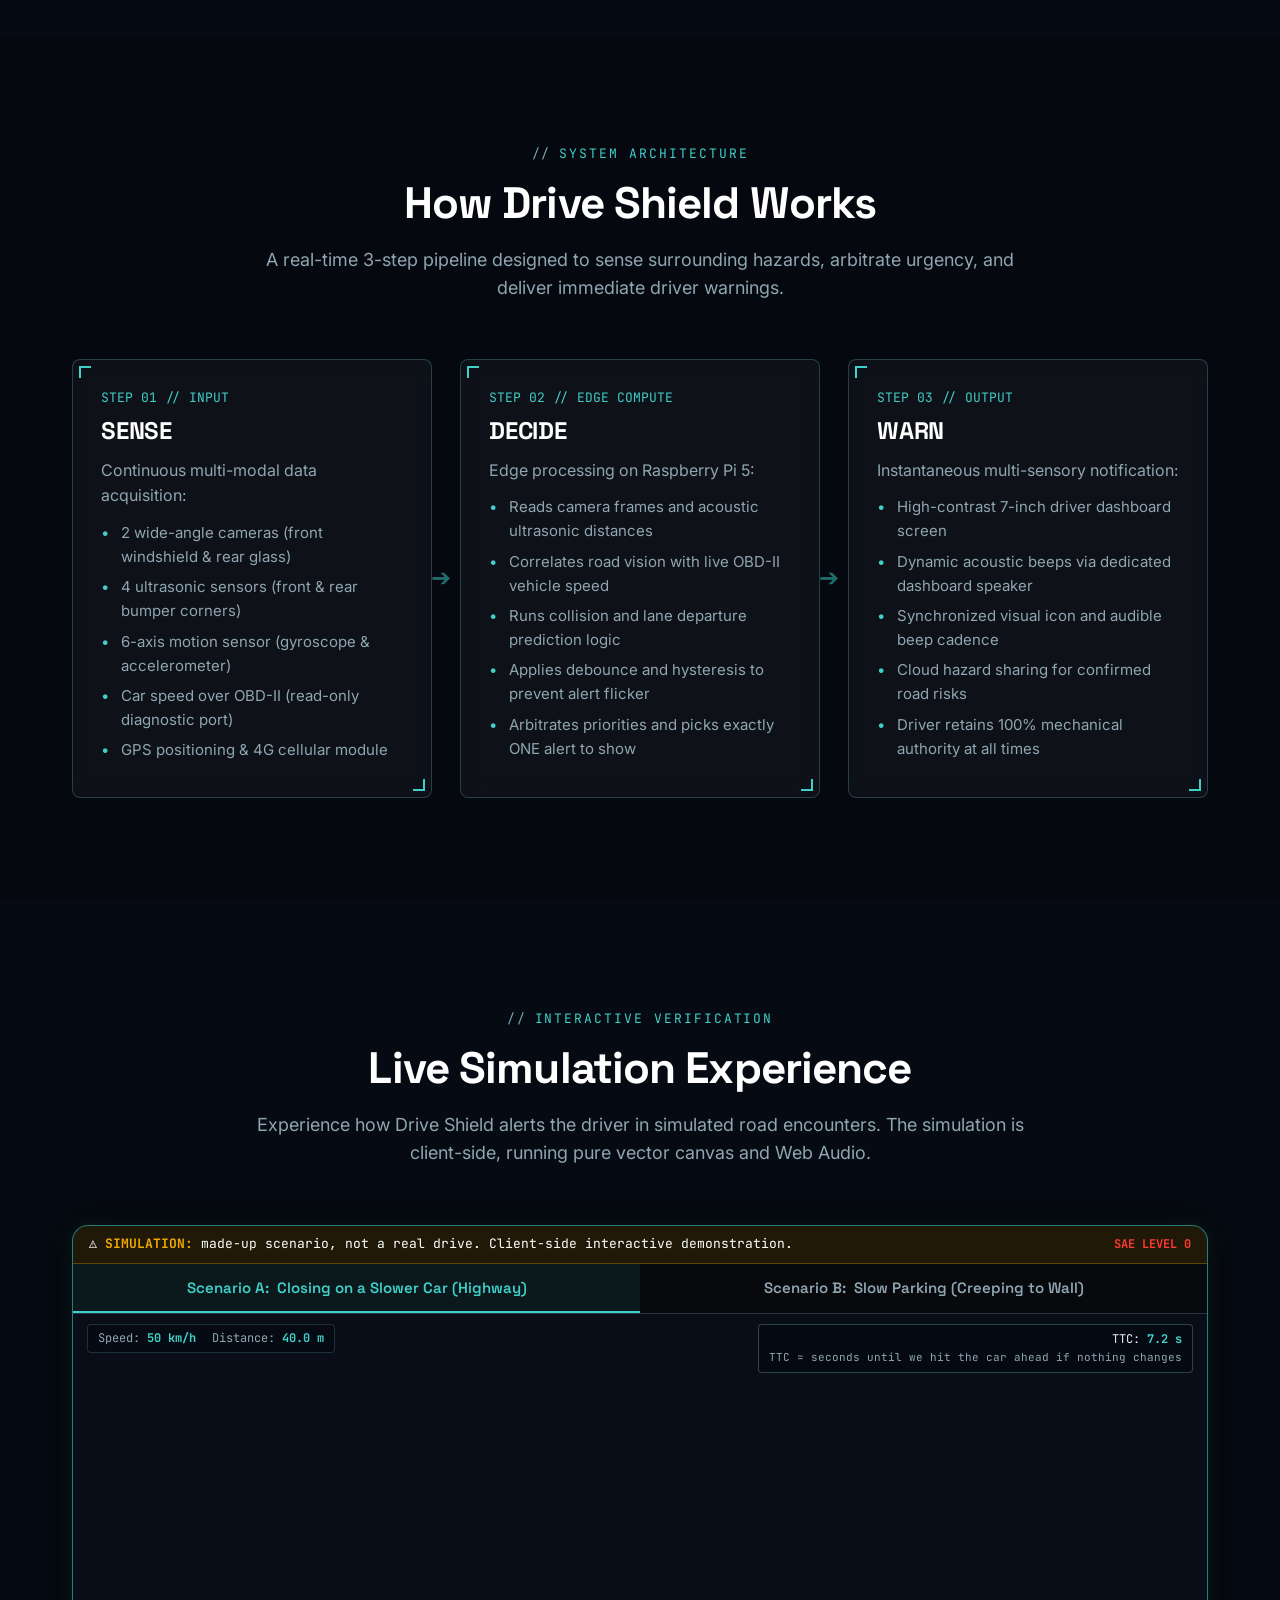
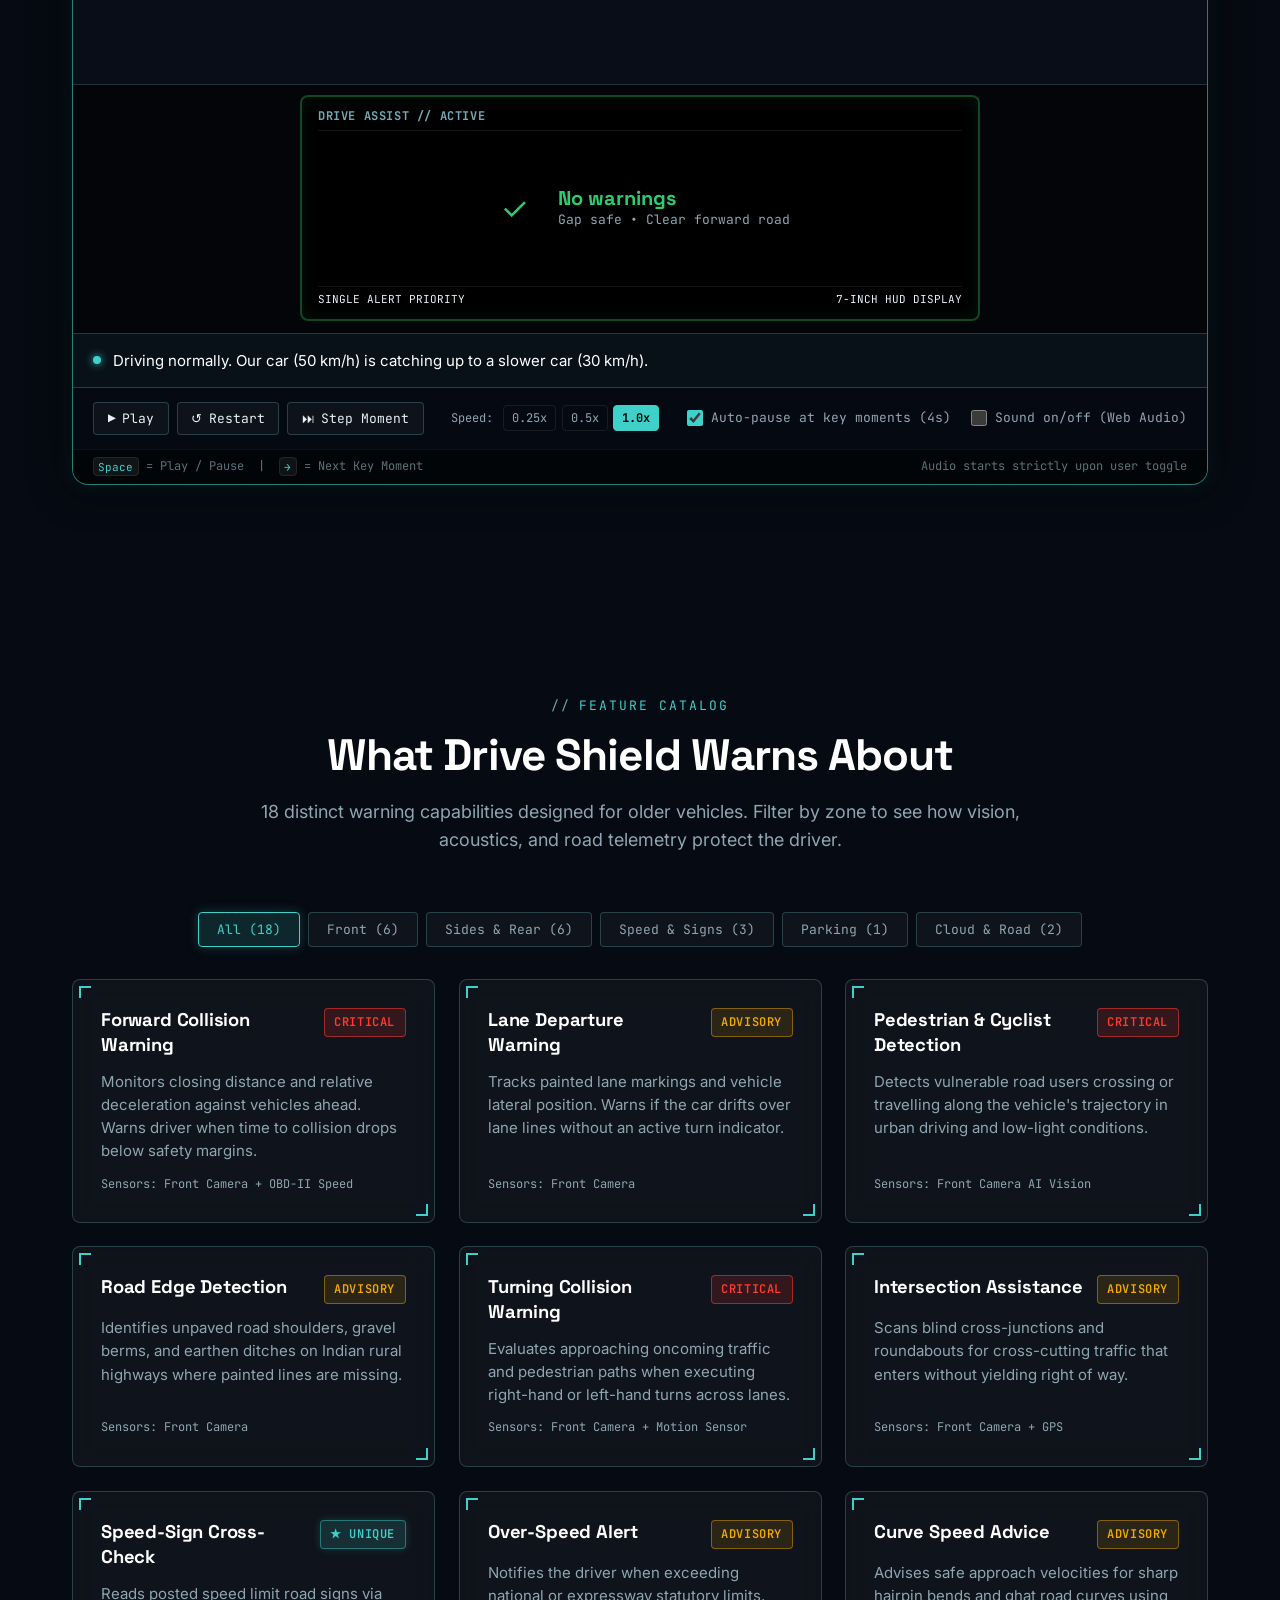
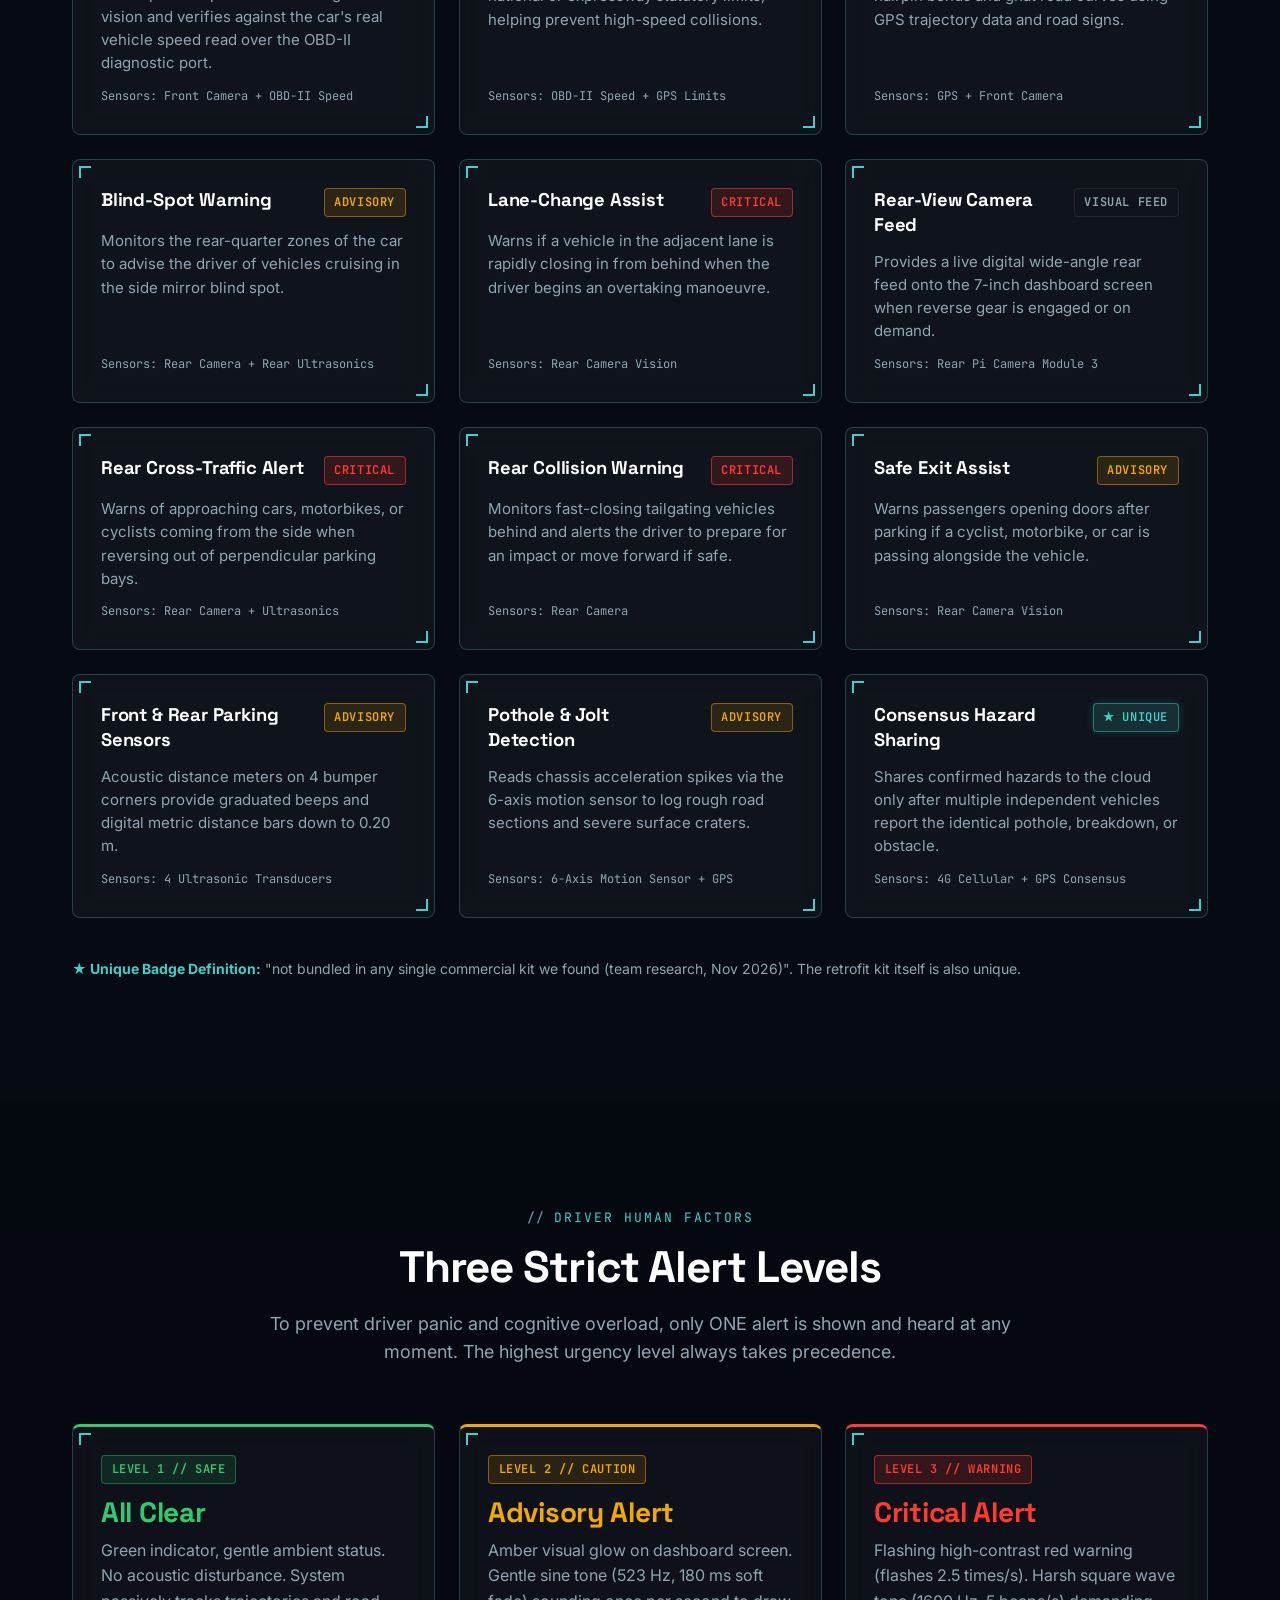
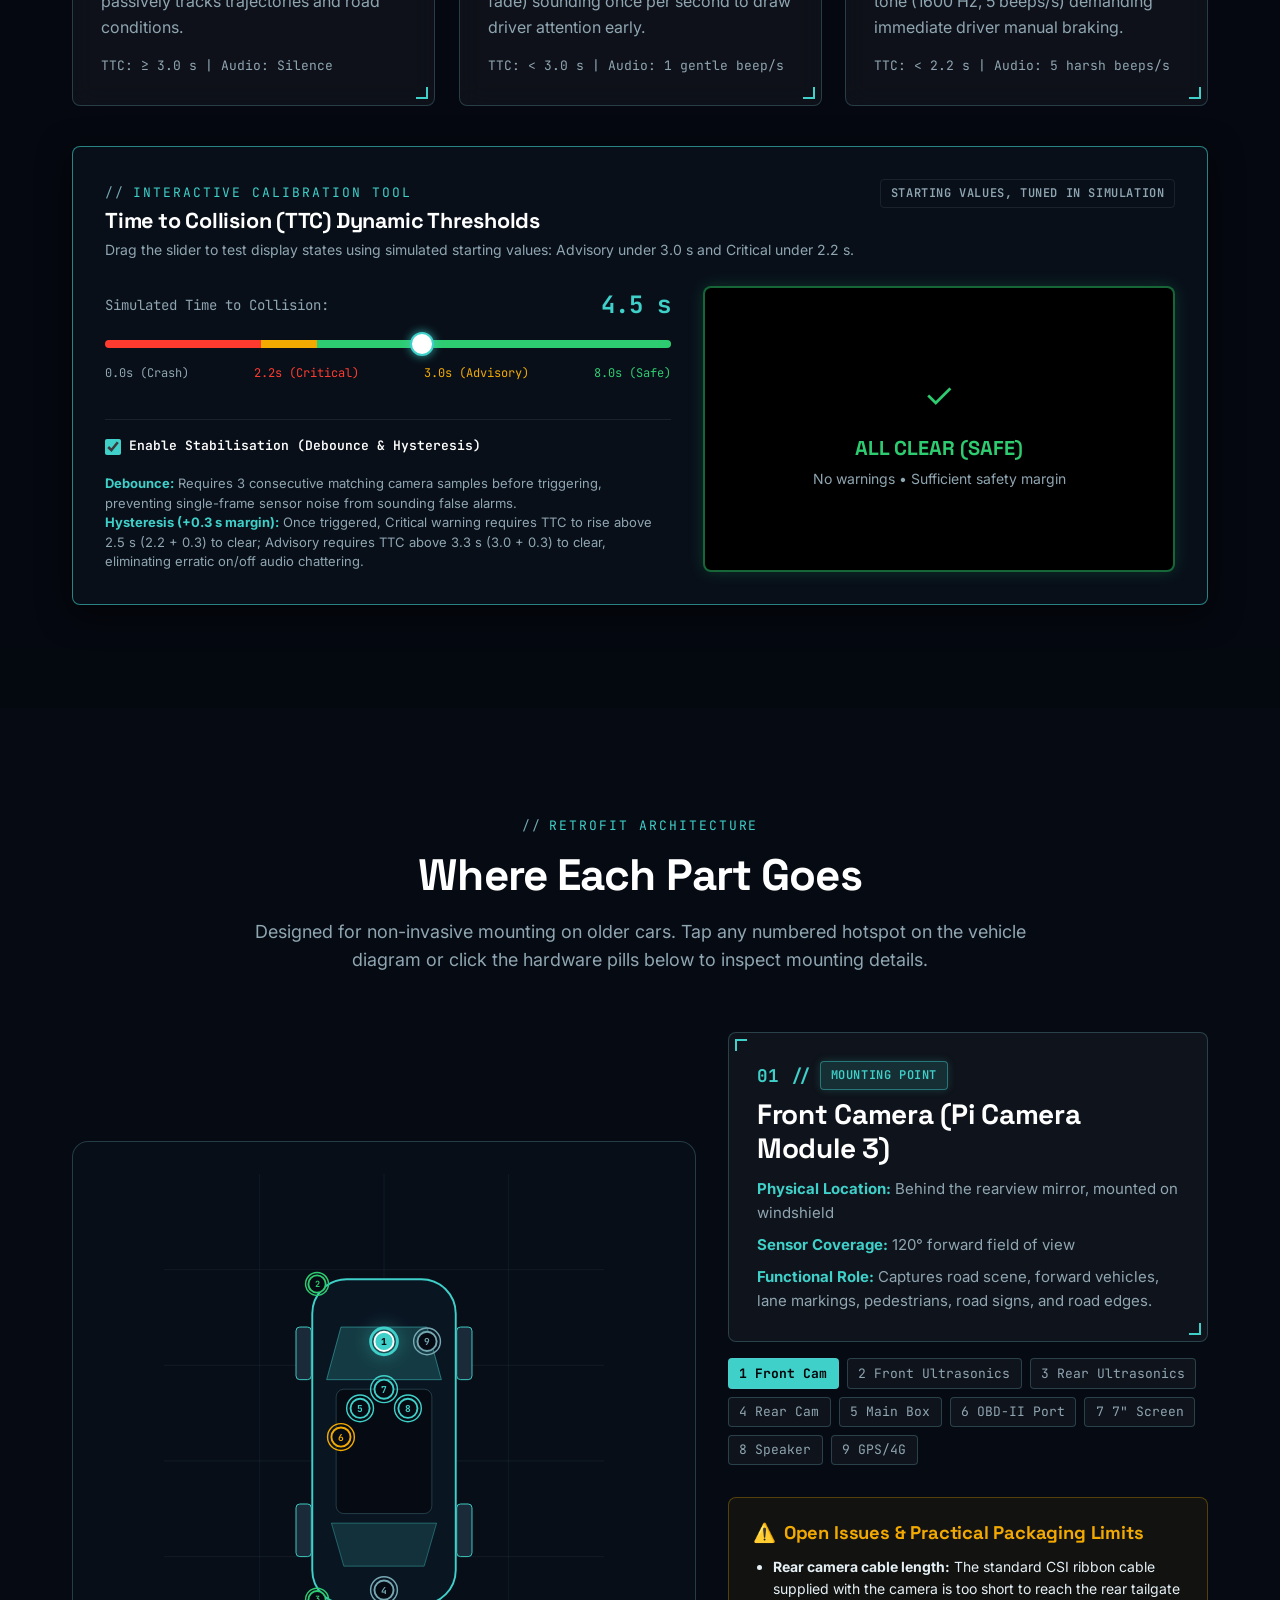
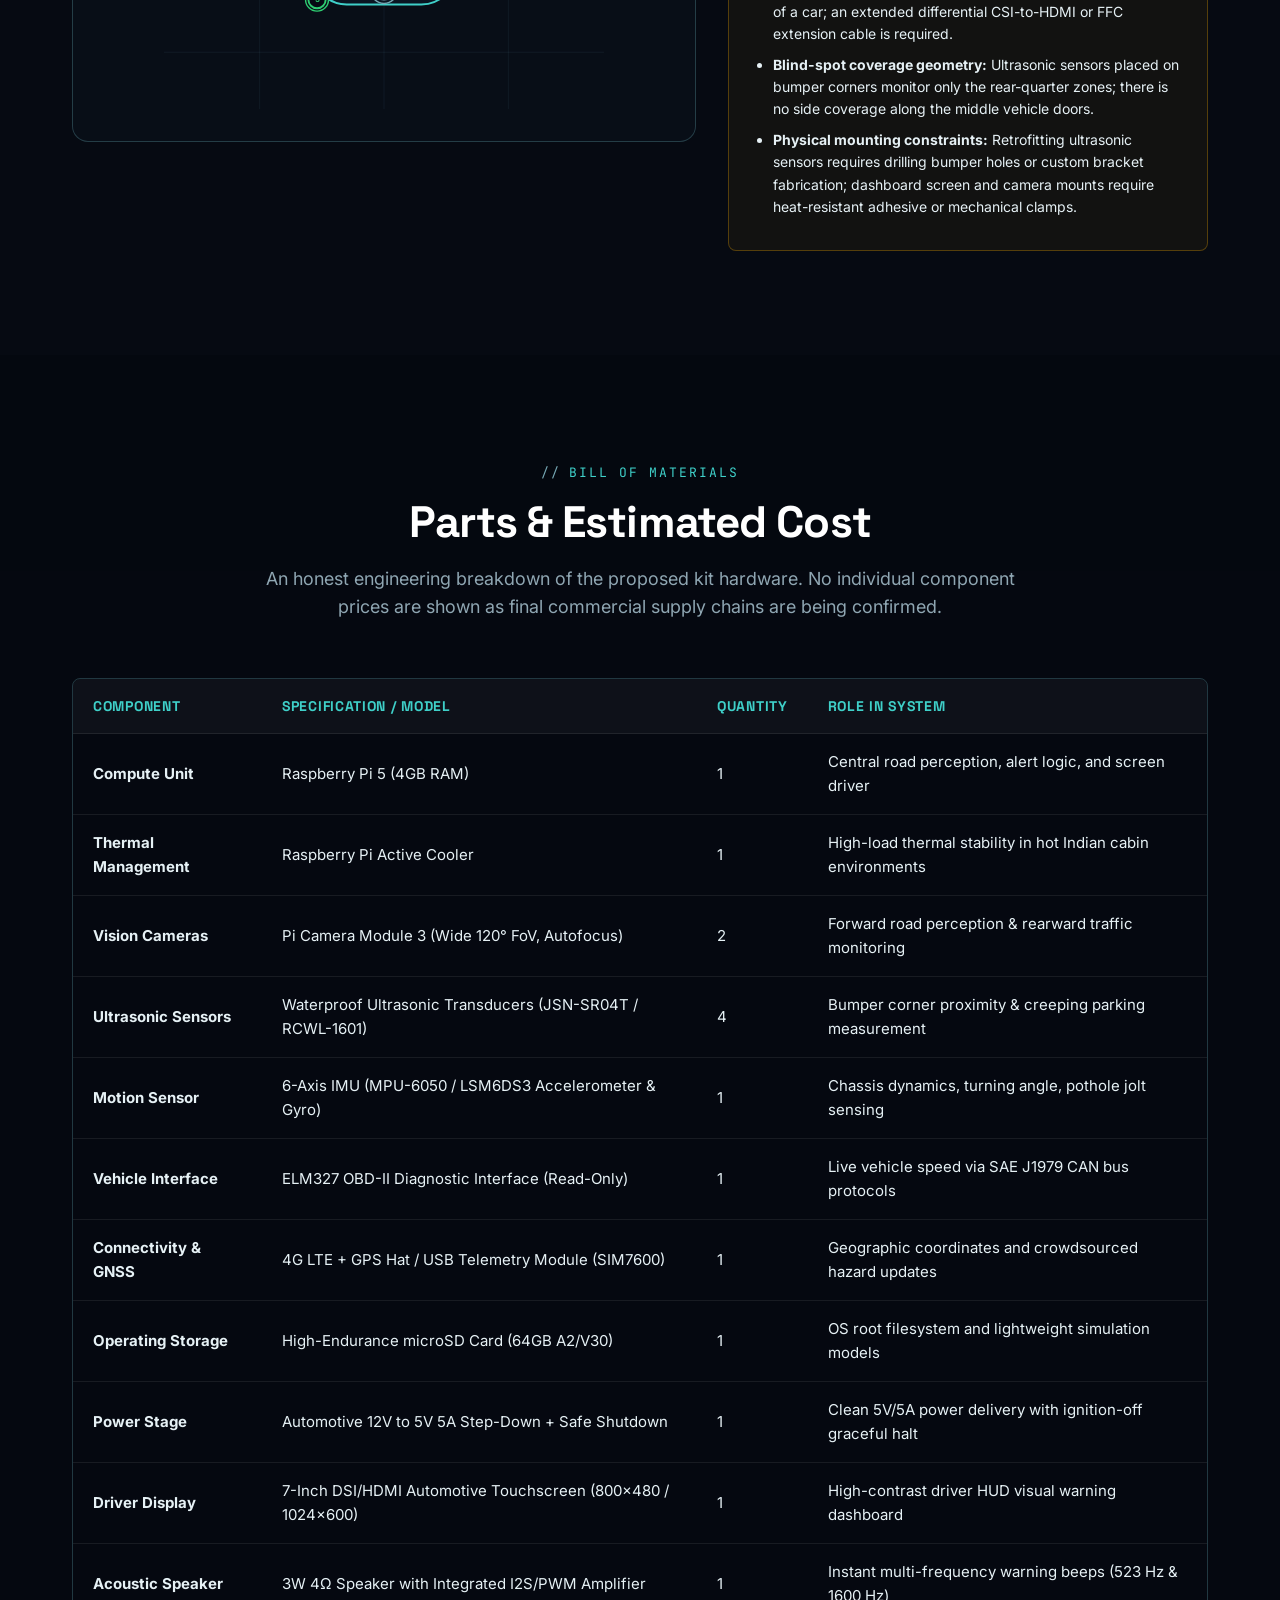
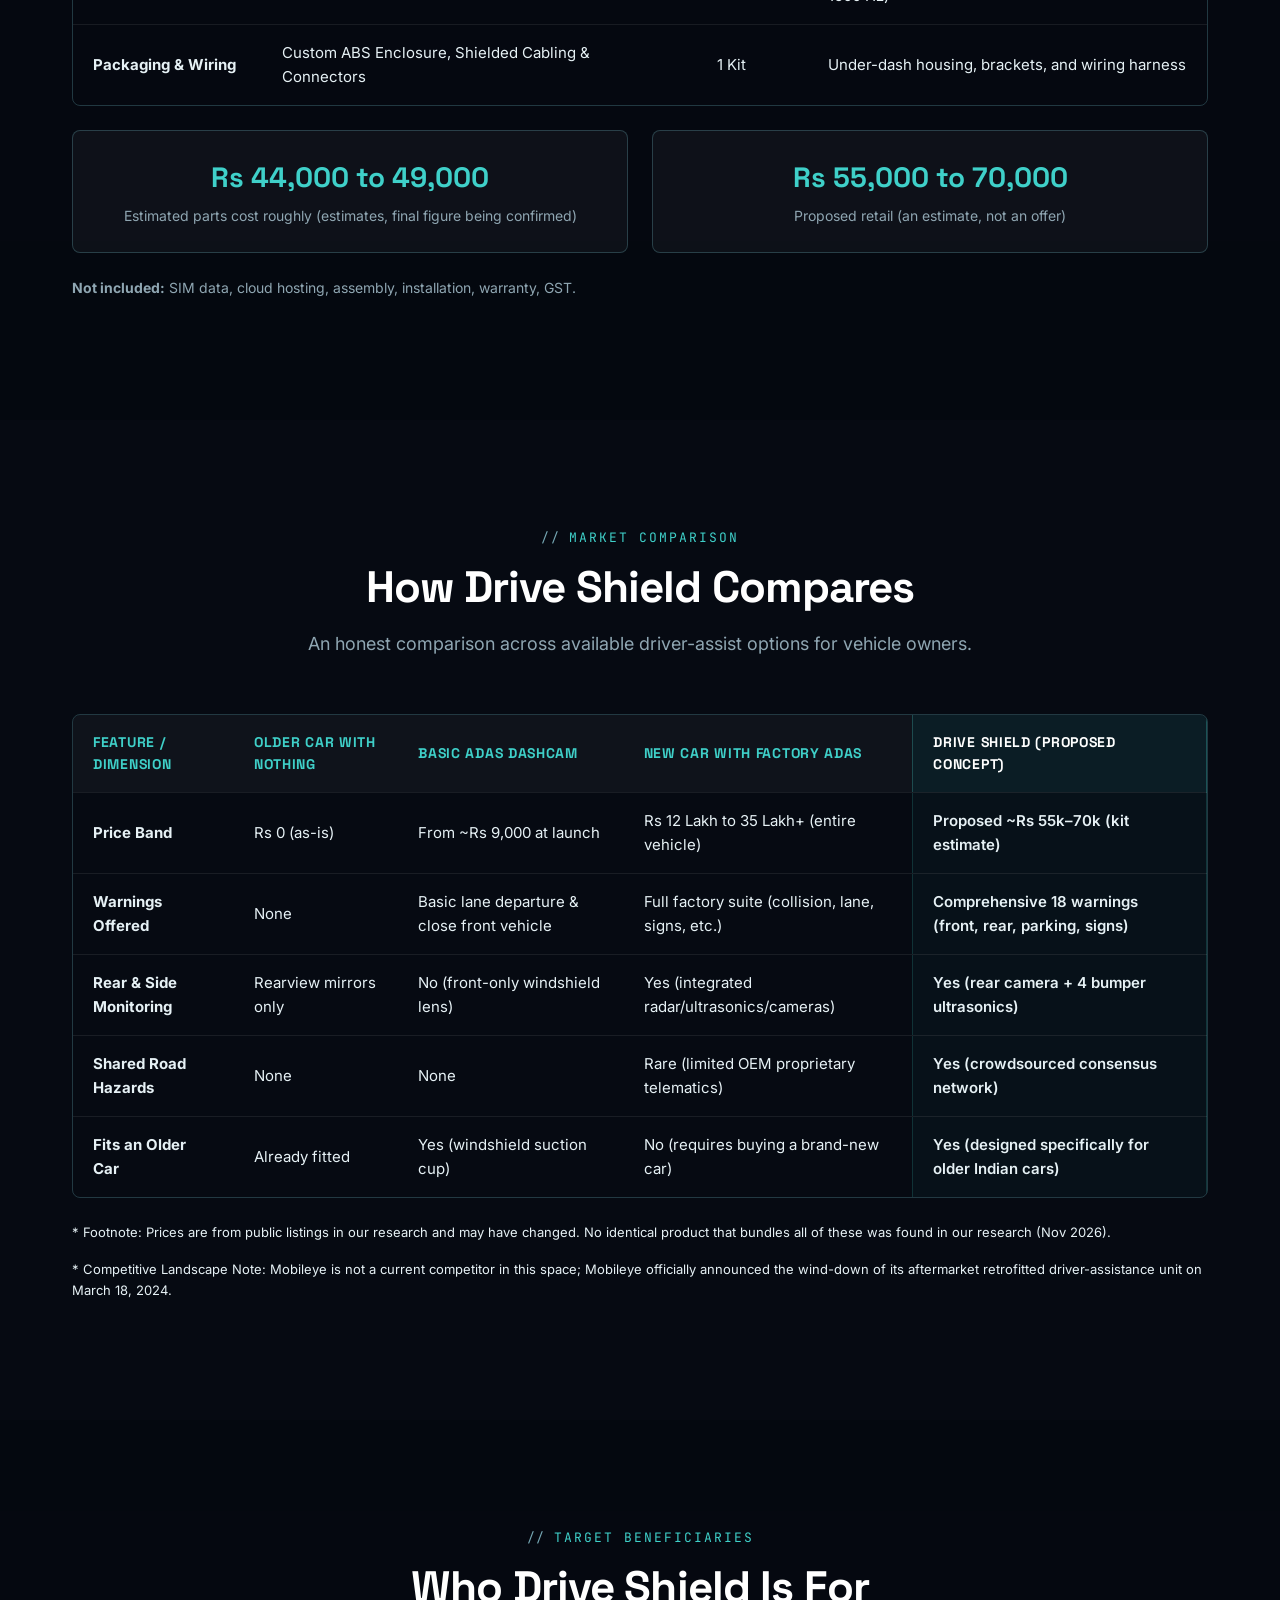
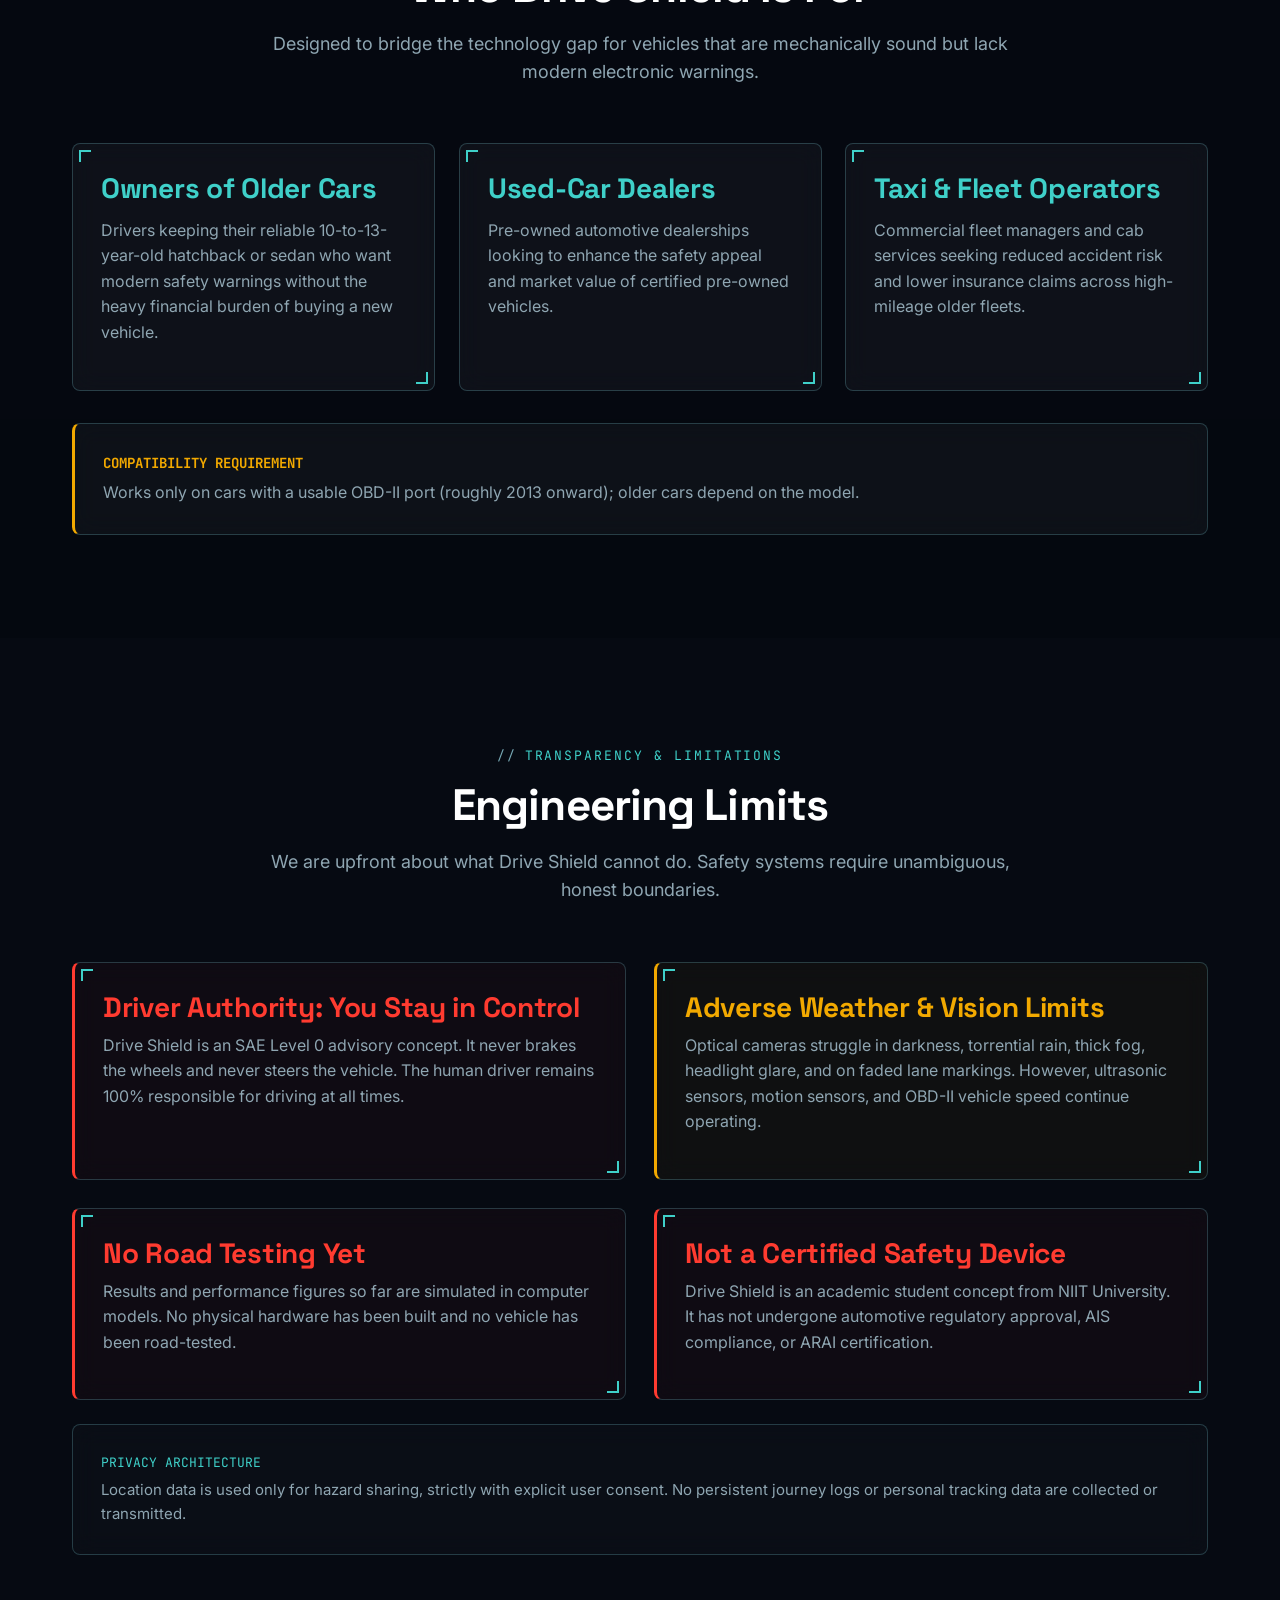
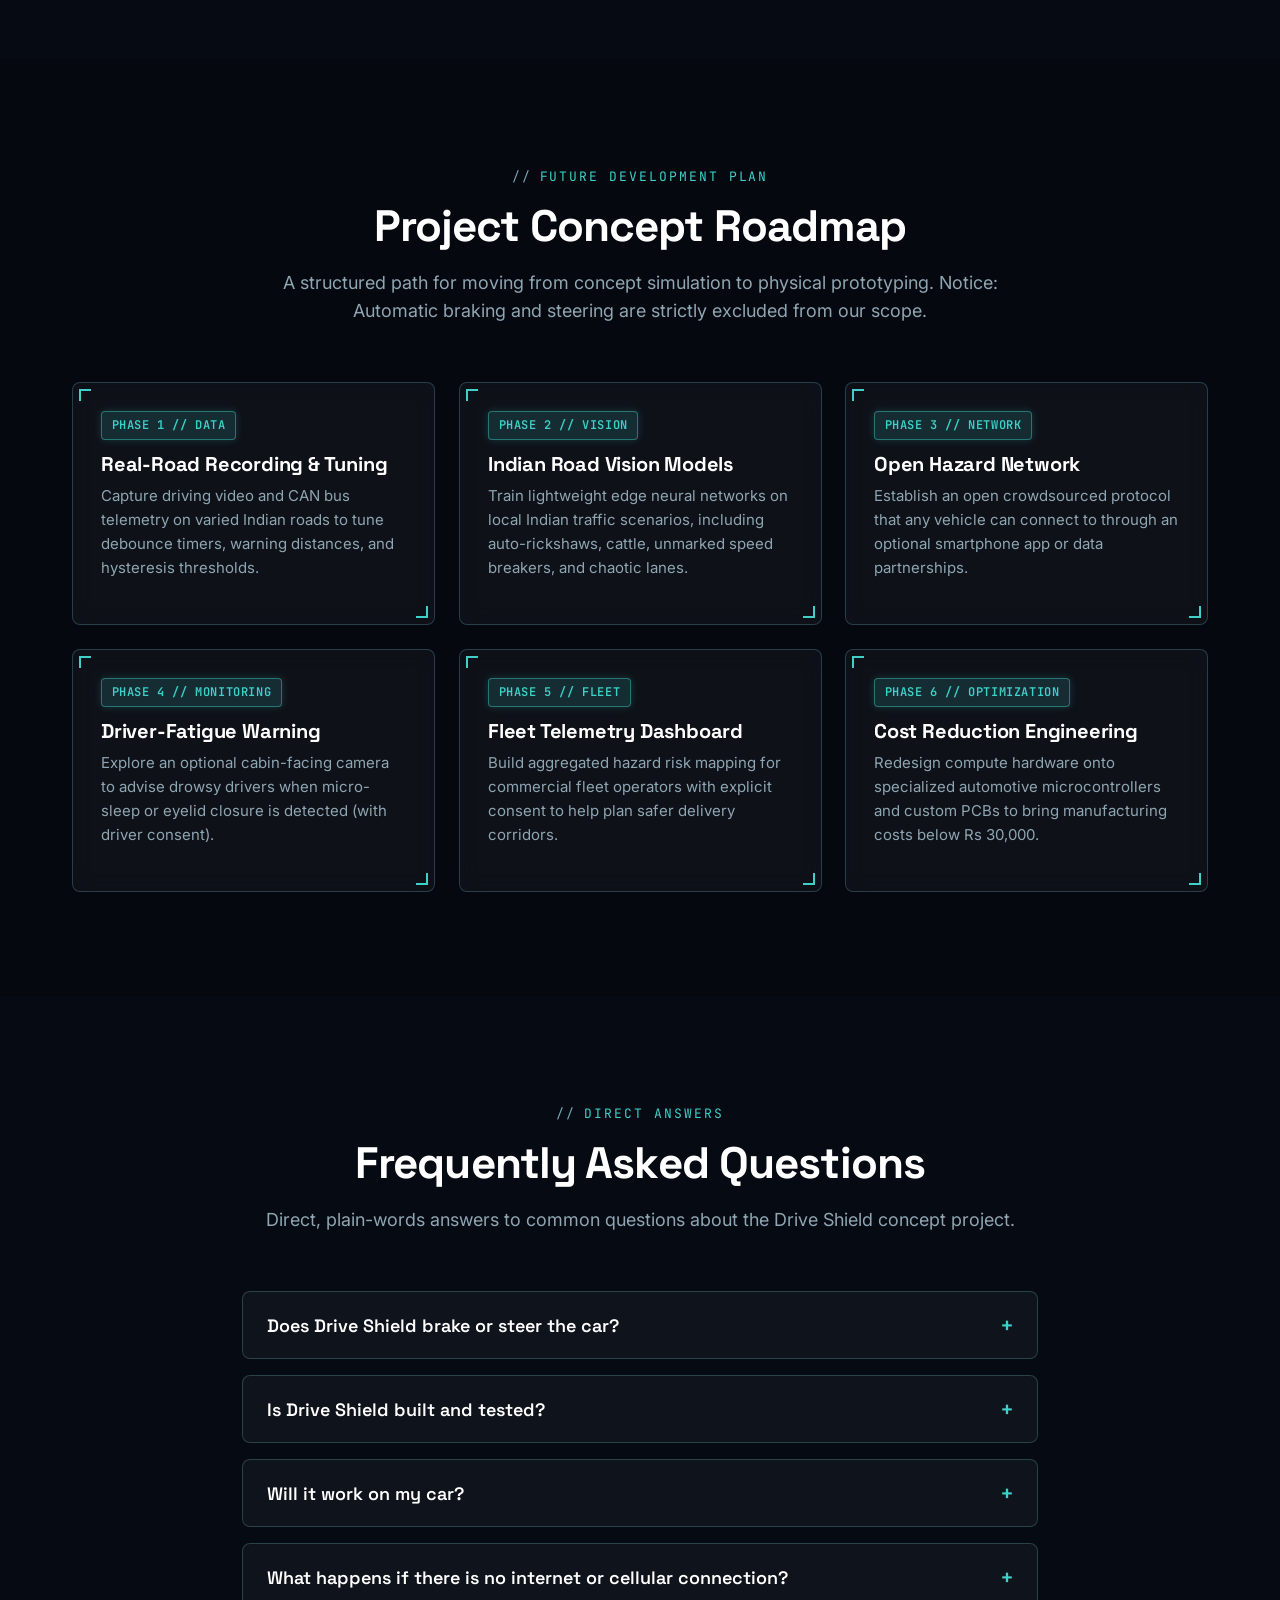
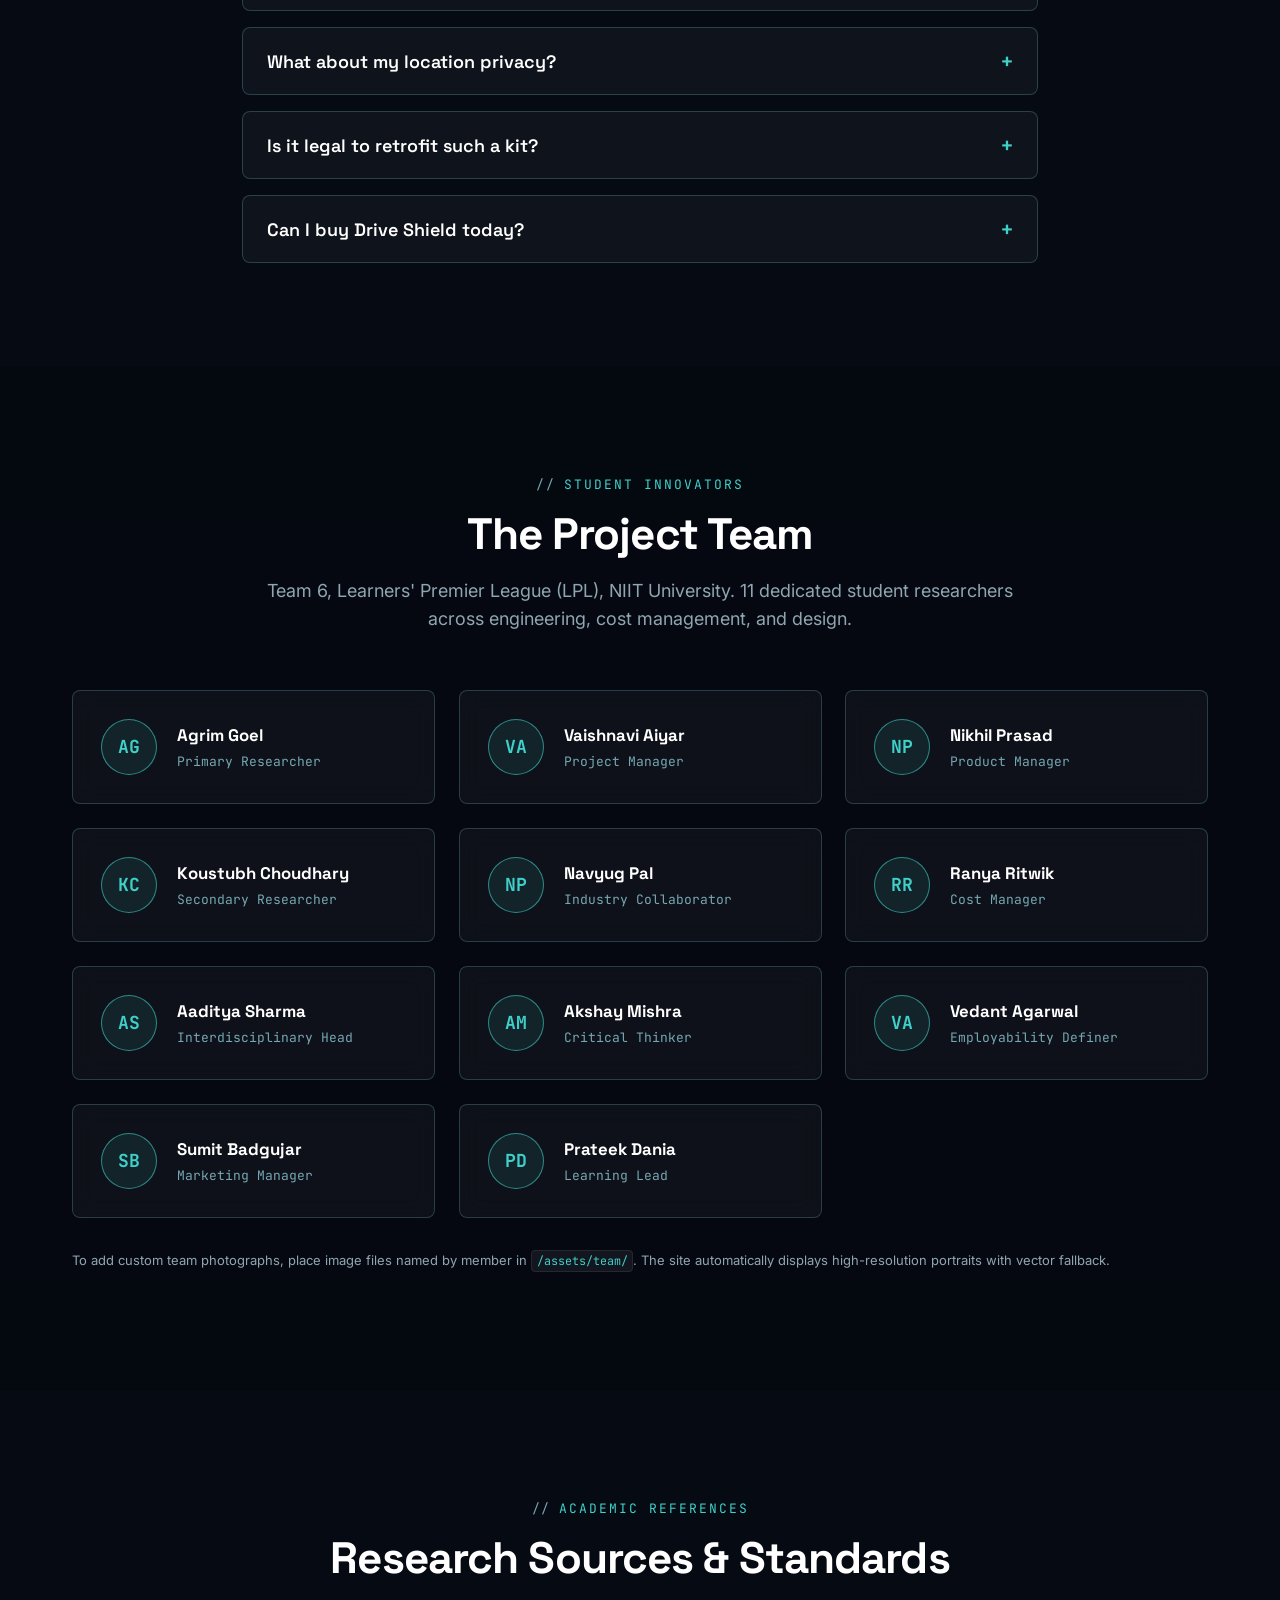
==== commit 3738089a: "fix: prevent SVG hotspot coordinate shift on selection and prevent tab reload on navigation anchor c" ====
--- a/site/standalone.html
+++ b/site/standalone.html
@@ -1247,12 +1247,30 @@
 
 .hotspot-point {
   cursor: pointer;
-  transition: transform var(--transition-fast);
-}
-
-.hotspot-point:hover,
-.hotspot-point.active {
-  transform: scale(1.25);
+  outline: none;
+}
+
+.hotspot-point circle {
+  transition: stroke 0.2s ease, stroke-width 0.2s ease, fill 0.2s ease;
+}
+
+.hotspot-point:hover circle.outer-ring,
+.hotspot-point.active circle.outer-ring {
+  stroke: #3FD0C9 !important;
+  stroke-width: 3px !important;
+  opacity: 1 !important;
+  filter: drop-shadow(0 0 8px rgba(63, 208, 201, 0.8));
+}
+
+.hotspot-point.active circle:not(.outer-ring) {
+  fill: #3FD0C9 !important;
+  stroke: #FFFFFF !important;
+  stroke-width: 2px !important;
+}
+
+.hotspot-point.active text {
+  fill: #060A12 !important;
+  font-weight: 900 !important;
 }
 
 .hotspot-point circle.outer-ring {
@@ -5164,6 +5182,35 @@
       }
     });
   }
+
+  // 6. Smooth In-Page Anchor Navigation (Prevents iframe / tab reload in Streamlit Cloud)
+  document.querySelectorAll('a[href^="#"]').forEach((anchor) => {
+    anchor.addEventListener('click', function (e) {
+      const targetId = this.getAttribute('href');
+      if (!targetId || targetId === '#') return;
+
+      const targetEl = document.querySelector(targetId);
+      if (targetEl) {
+        e.preventDefault(); // Prevents URL hash change / iframe reload in Streamlit!
+
+        const header = document.querySelector('.site-header');
+        const headerOffset = header ? header.offsetHeight : 72;
+        const elementPosition = targetEl.getBoundingClientRect().top;
+        const offsetPosition = elementPosition + (window.pageYOffset || document.documentElement.scrollTop) - headerOffset;
+
+        window.scrollTo({
+          top: Math.max(0, offsetPosition),
+          behavior: 'smooth'
+        });
+
+        // Close mobile drawer if open
+        if (drawer && drawer.classList.contains('open')) {
+          drawer.classList.remove('open');
+          if (toggleBtn) toggleBtn.setAttribute('aria-expanded', 'false');
+        }
+      }
+    });
+  });
 }
 
 
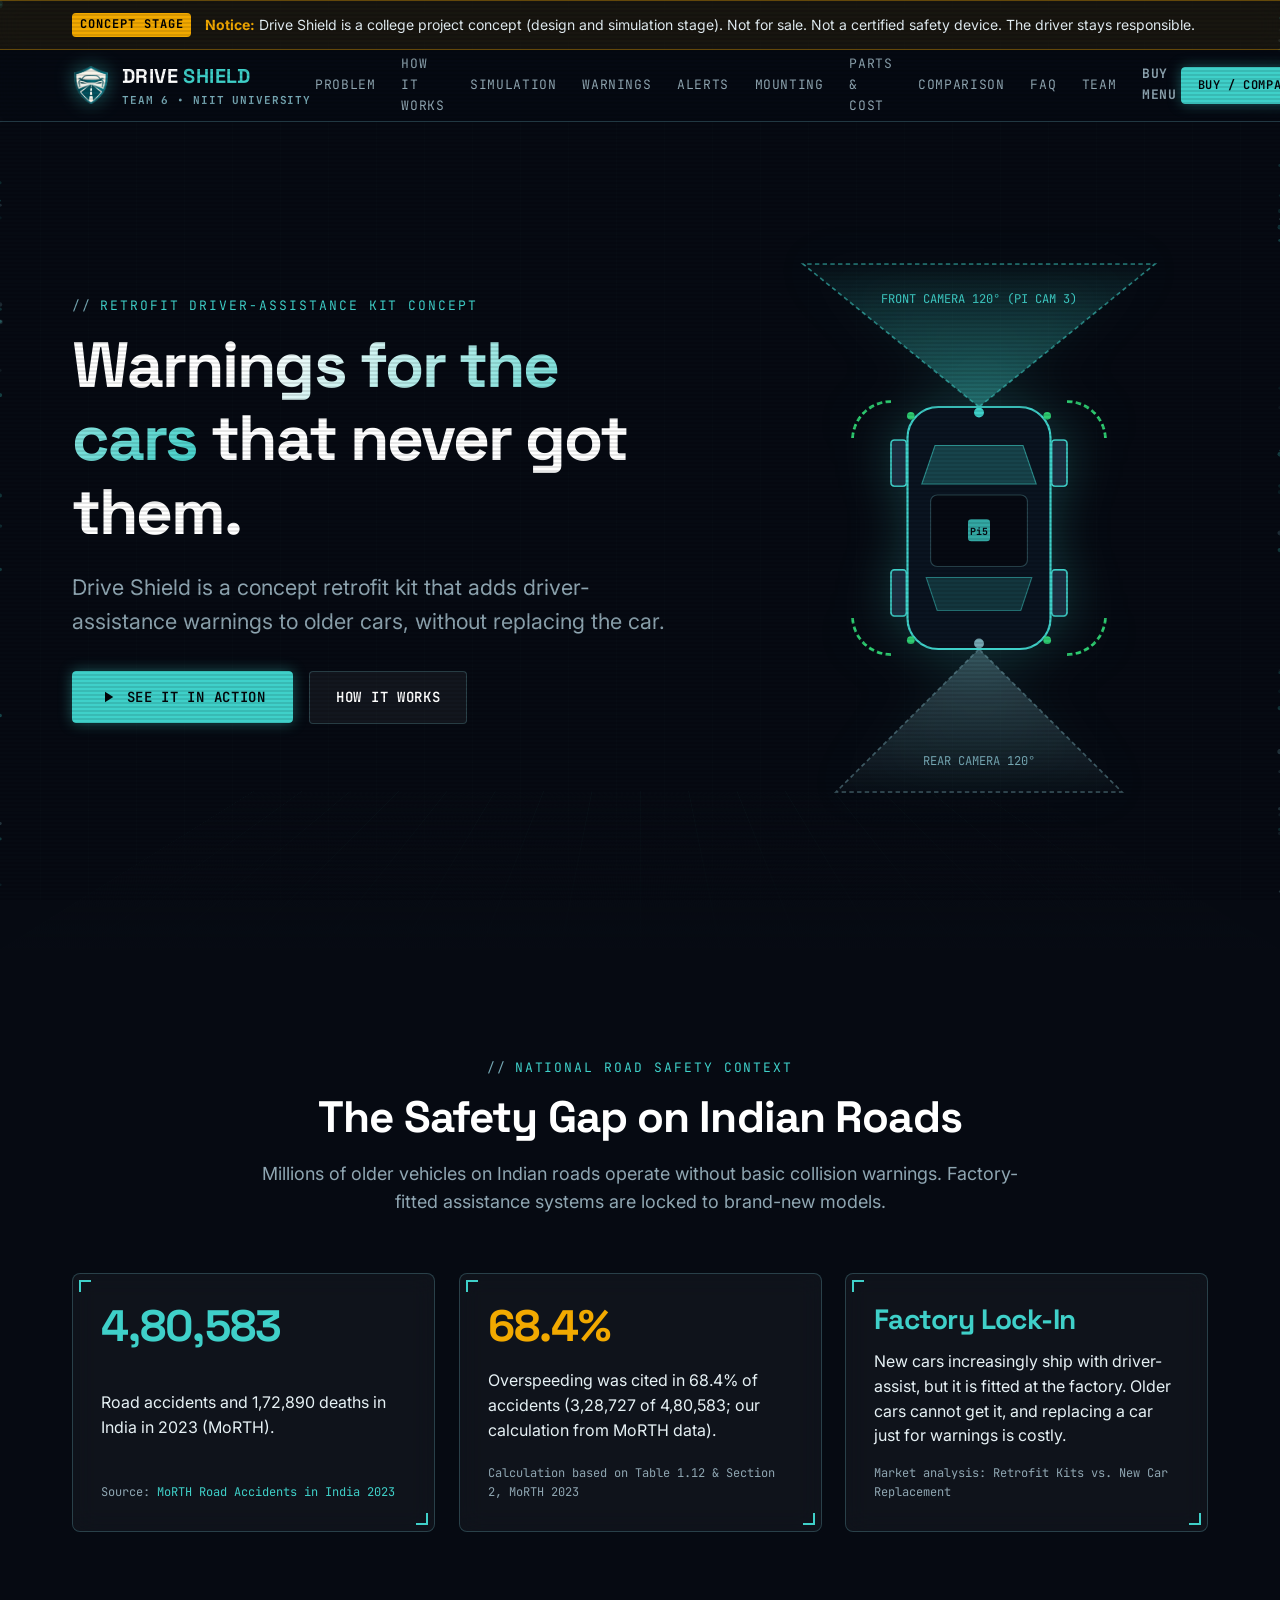
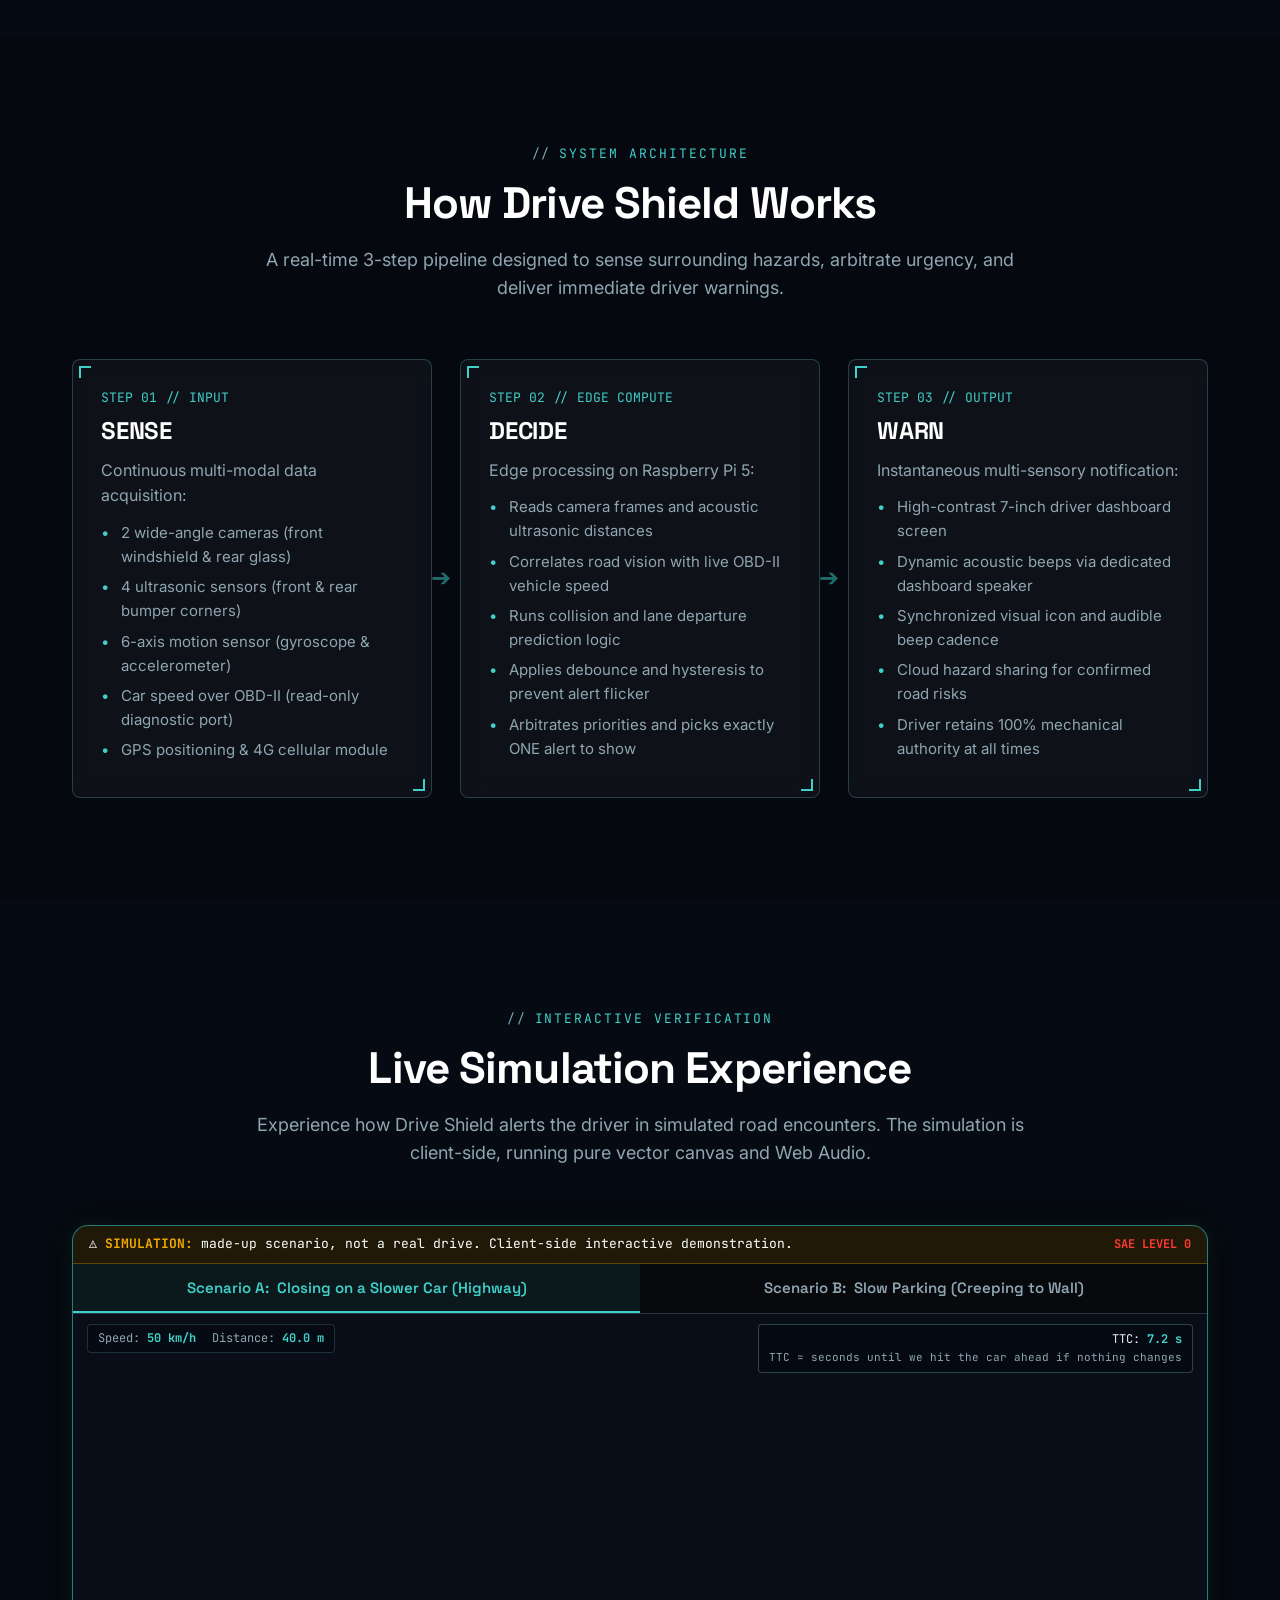
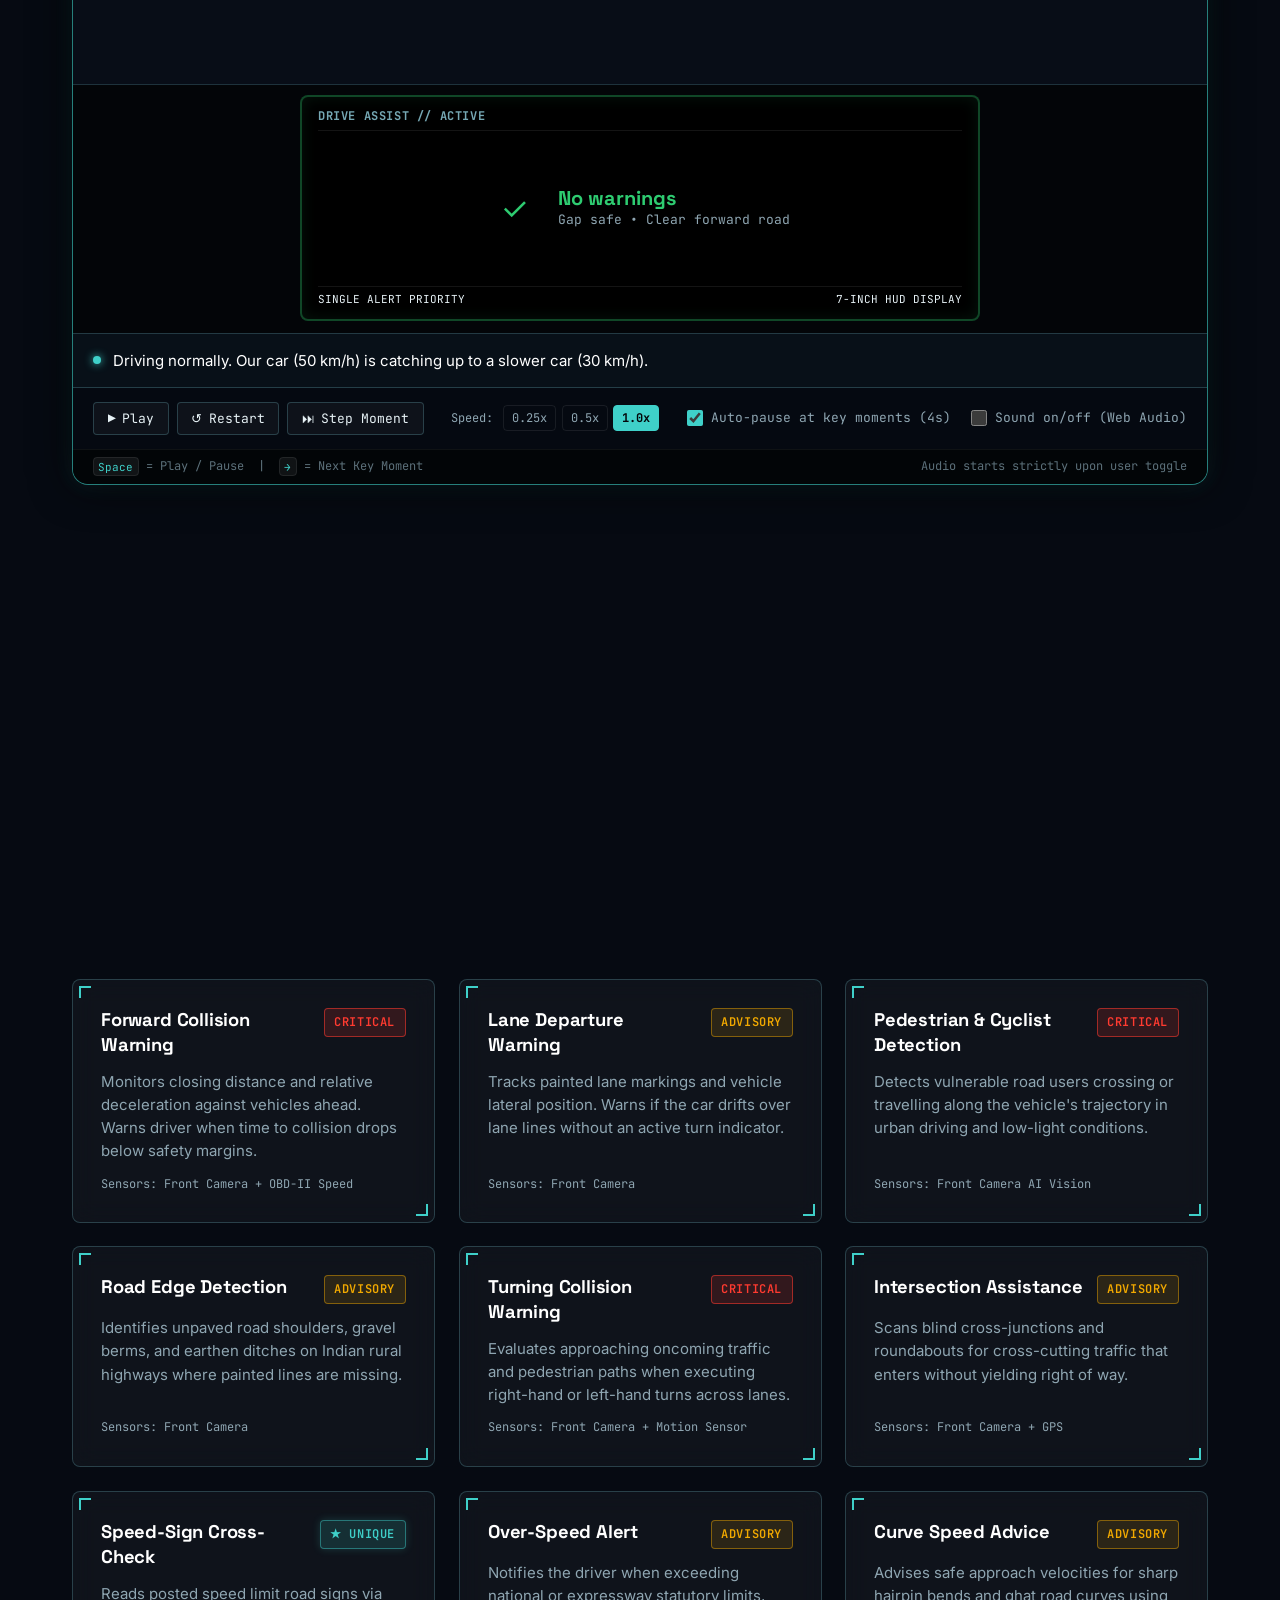
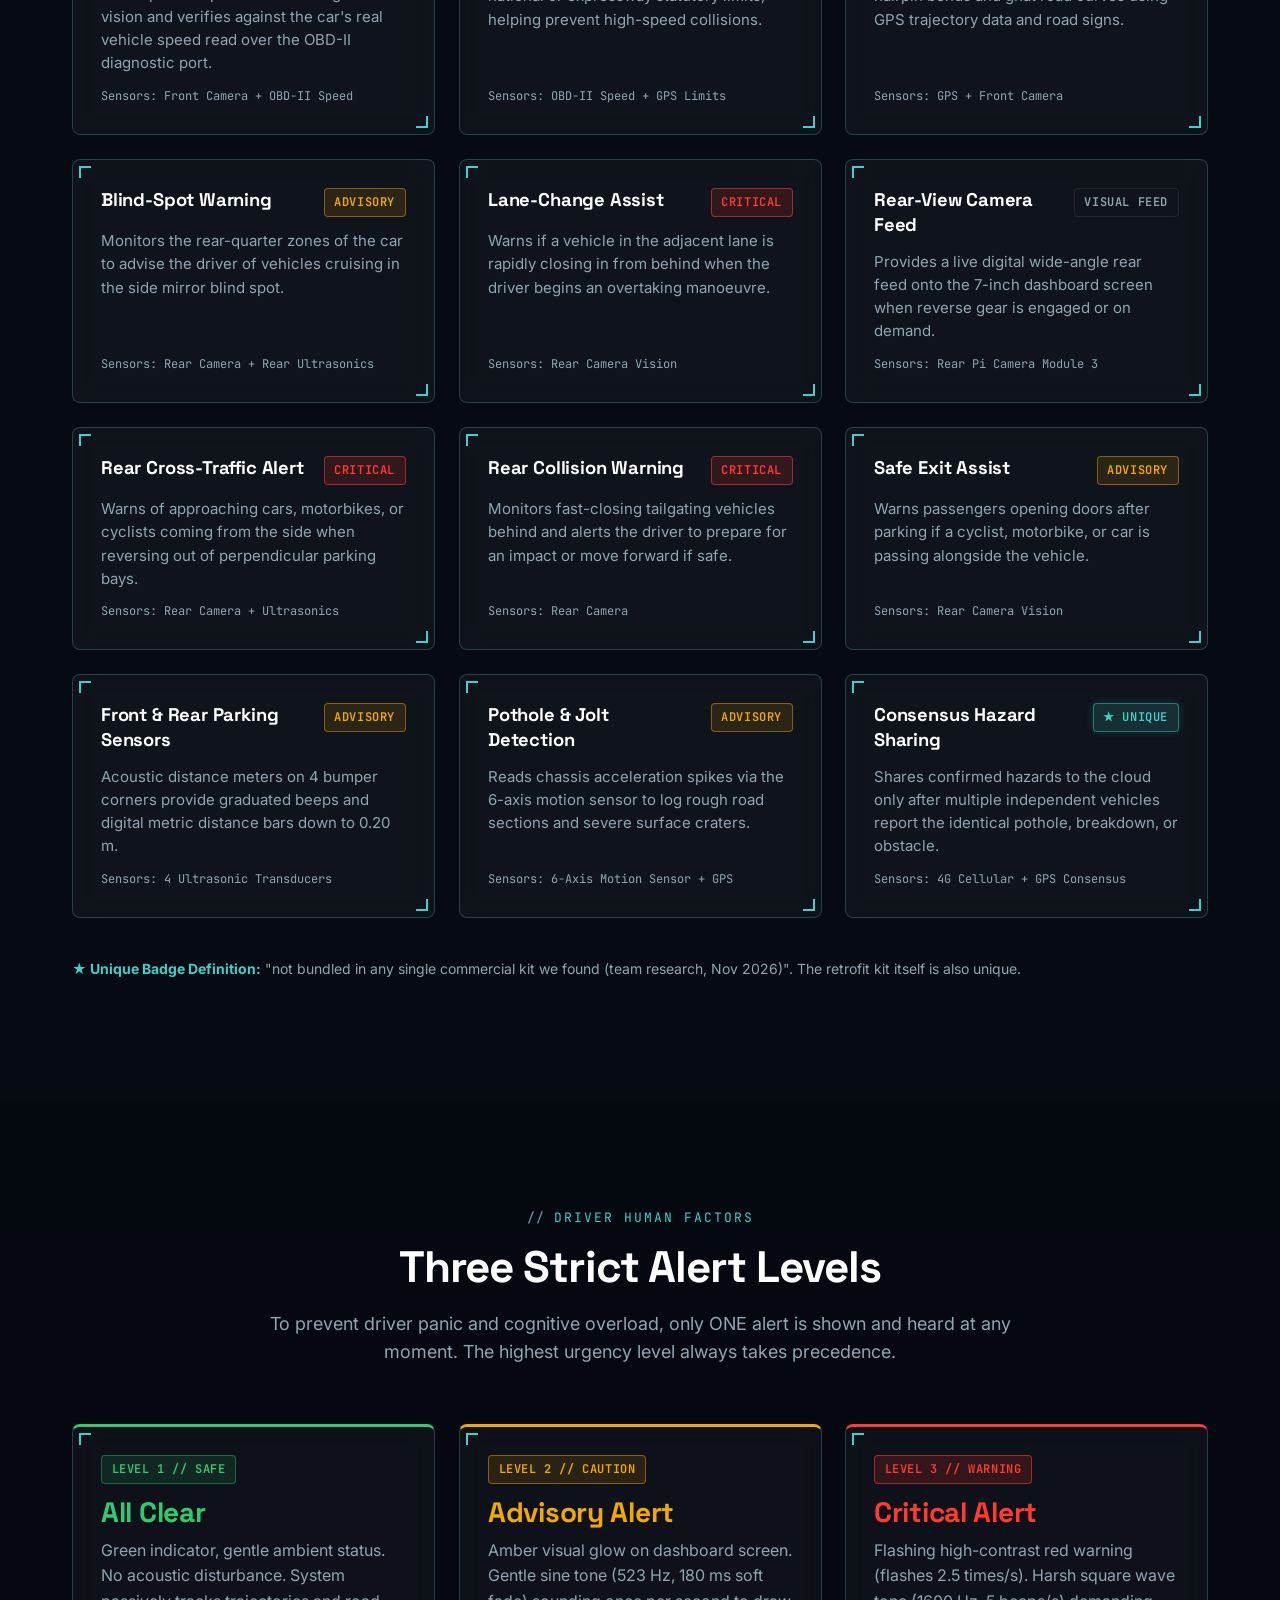
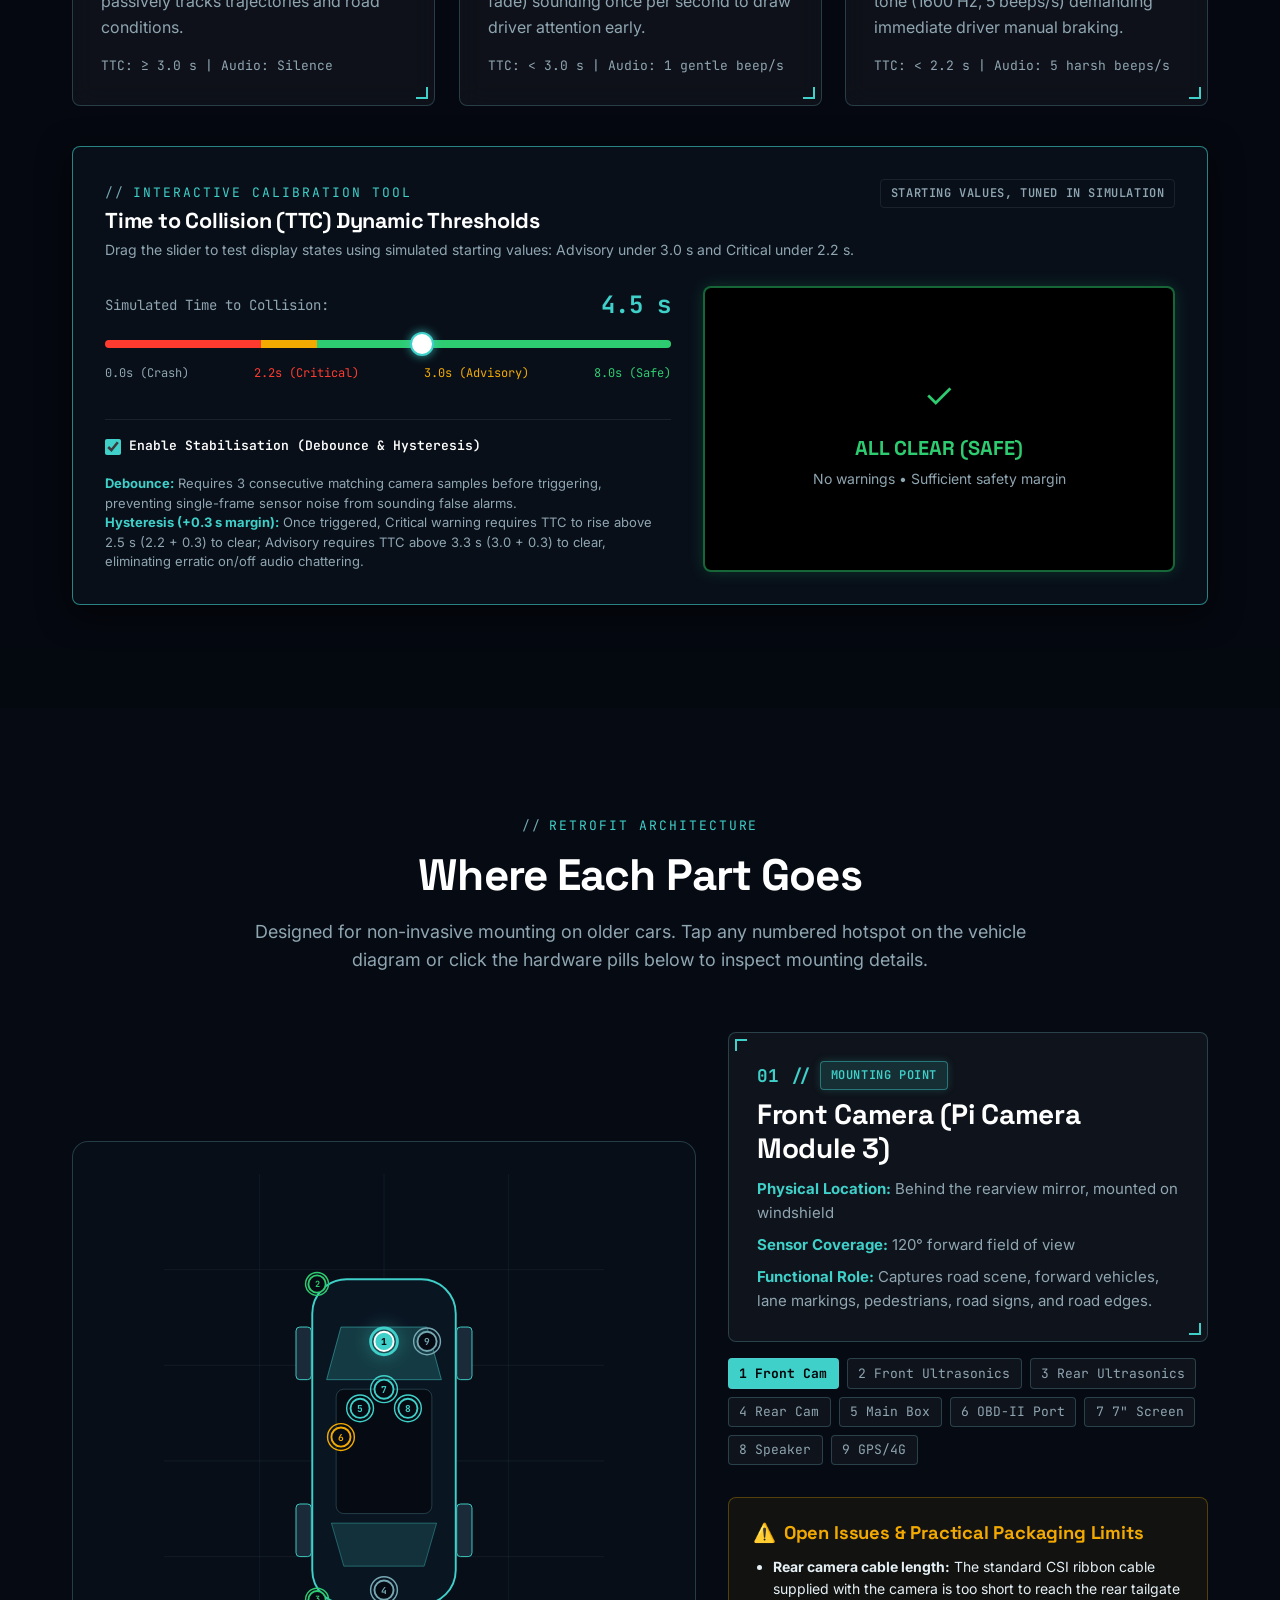
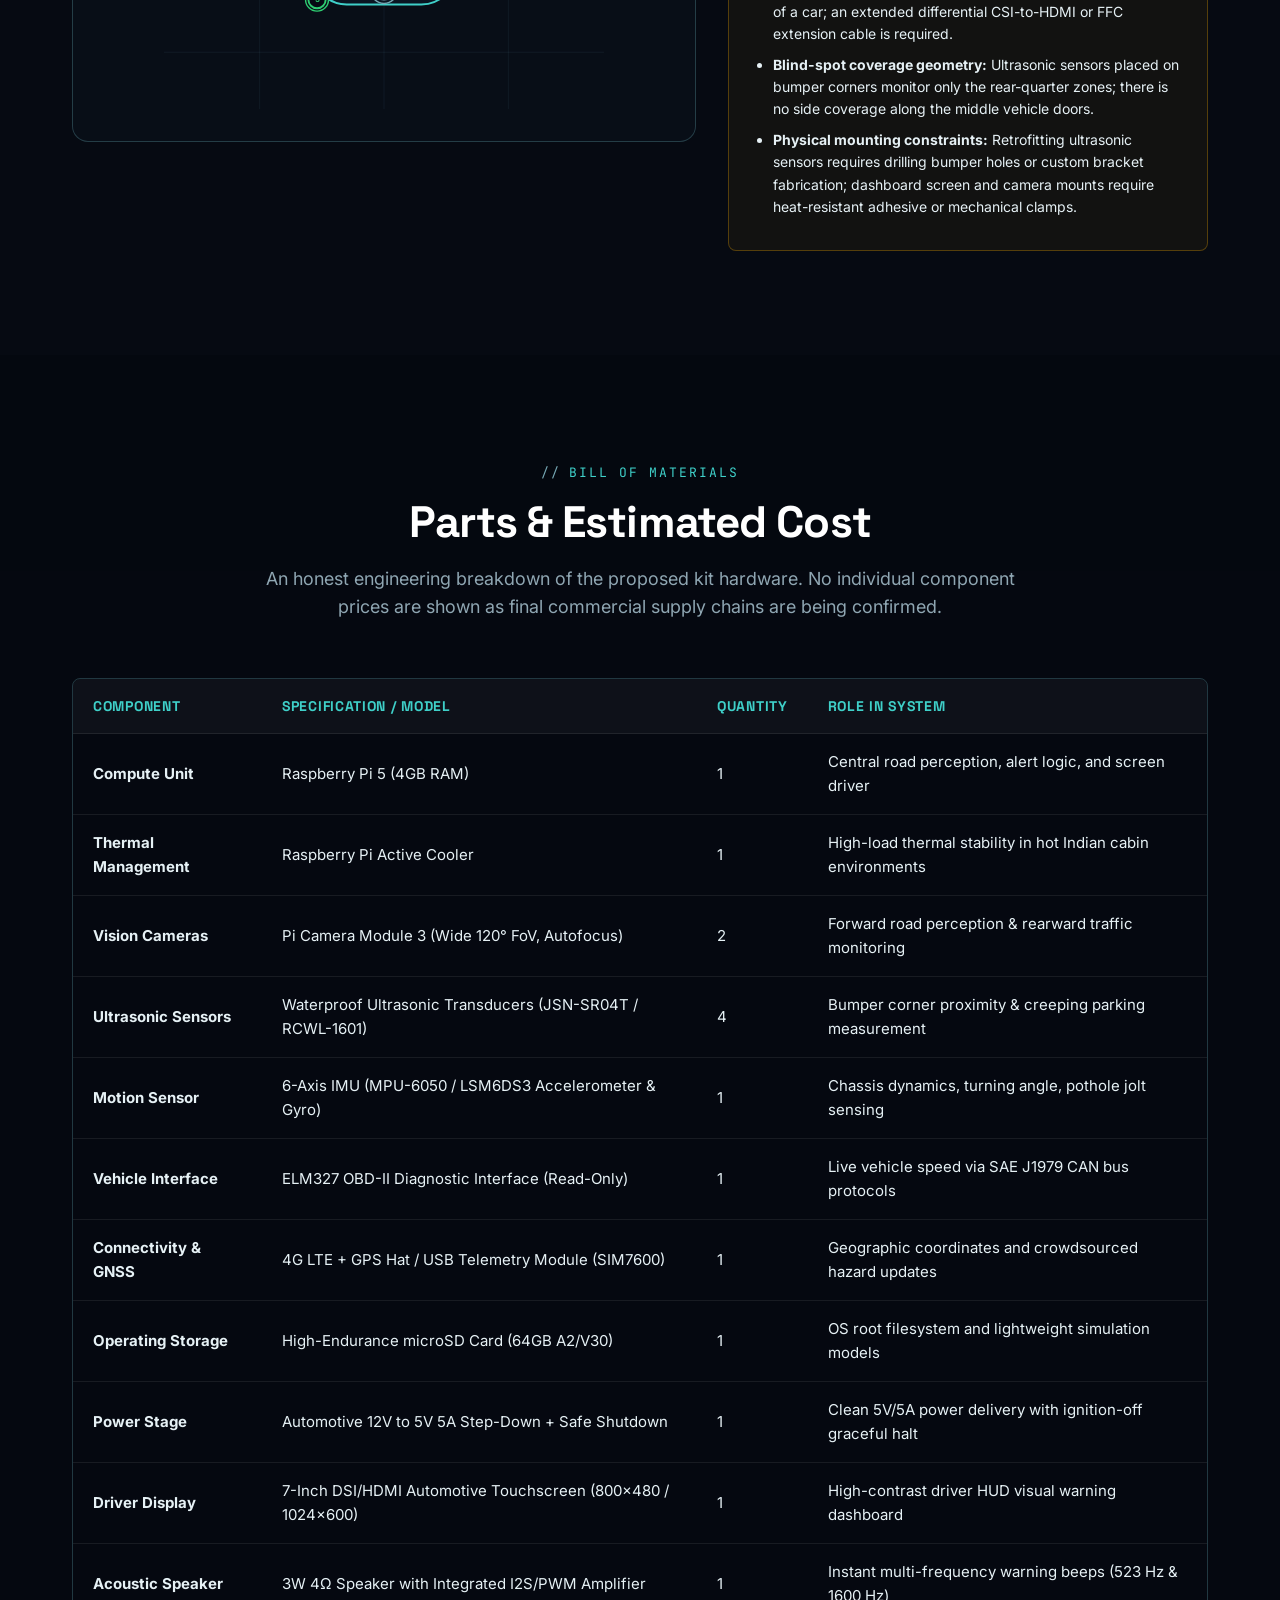
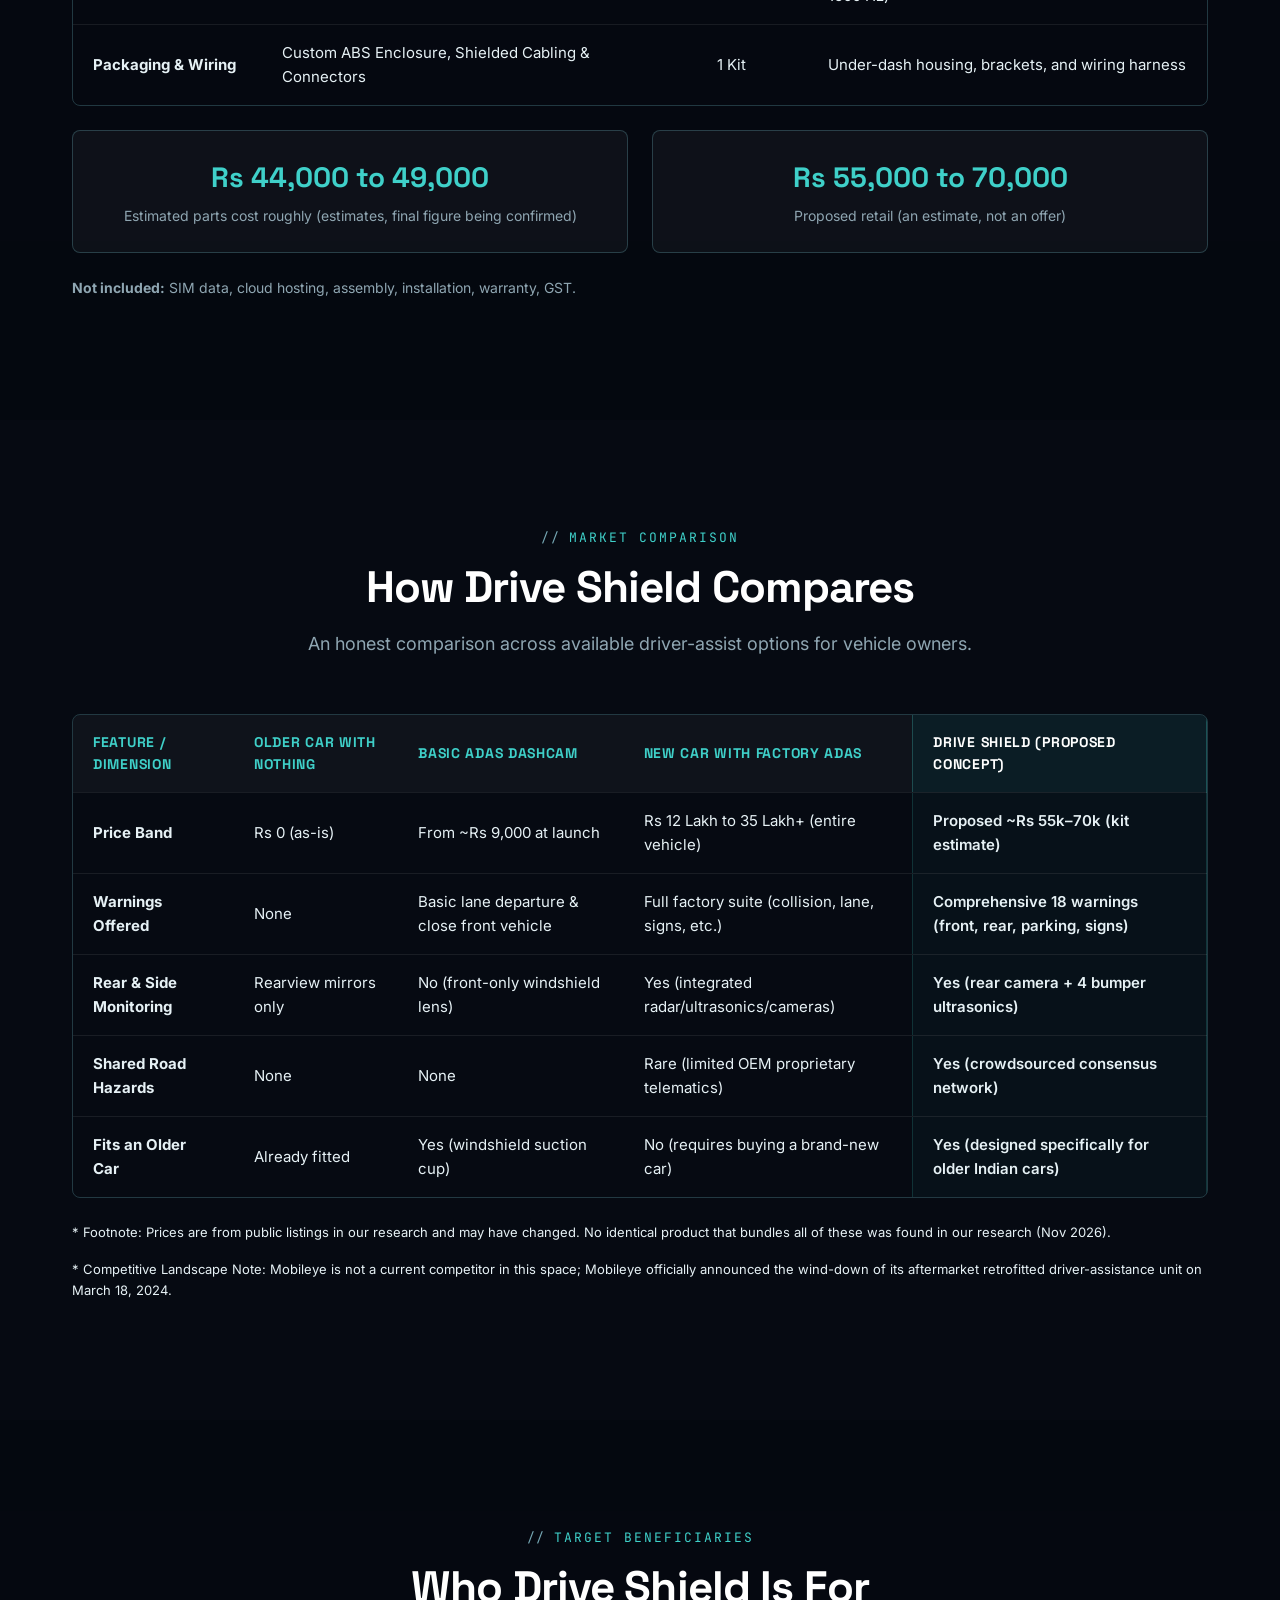
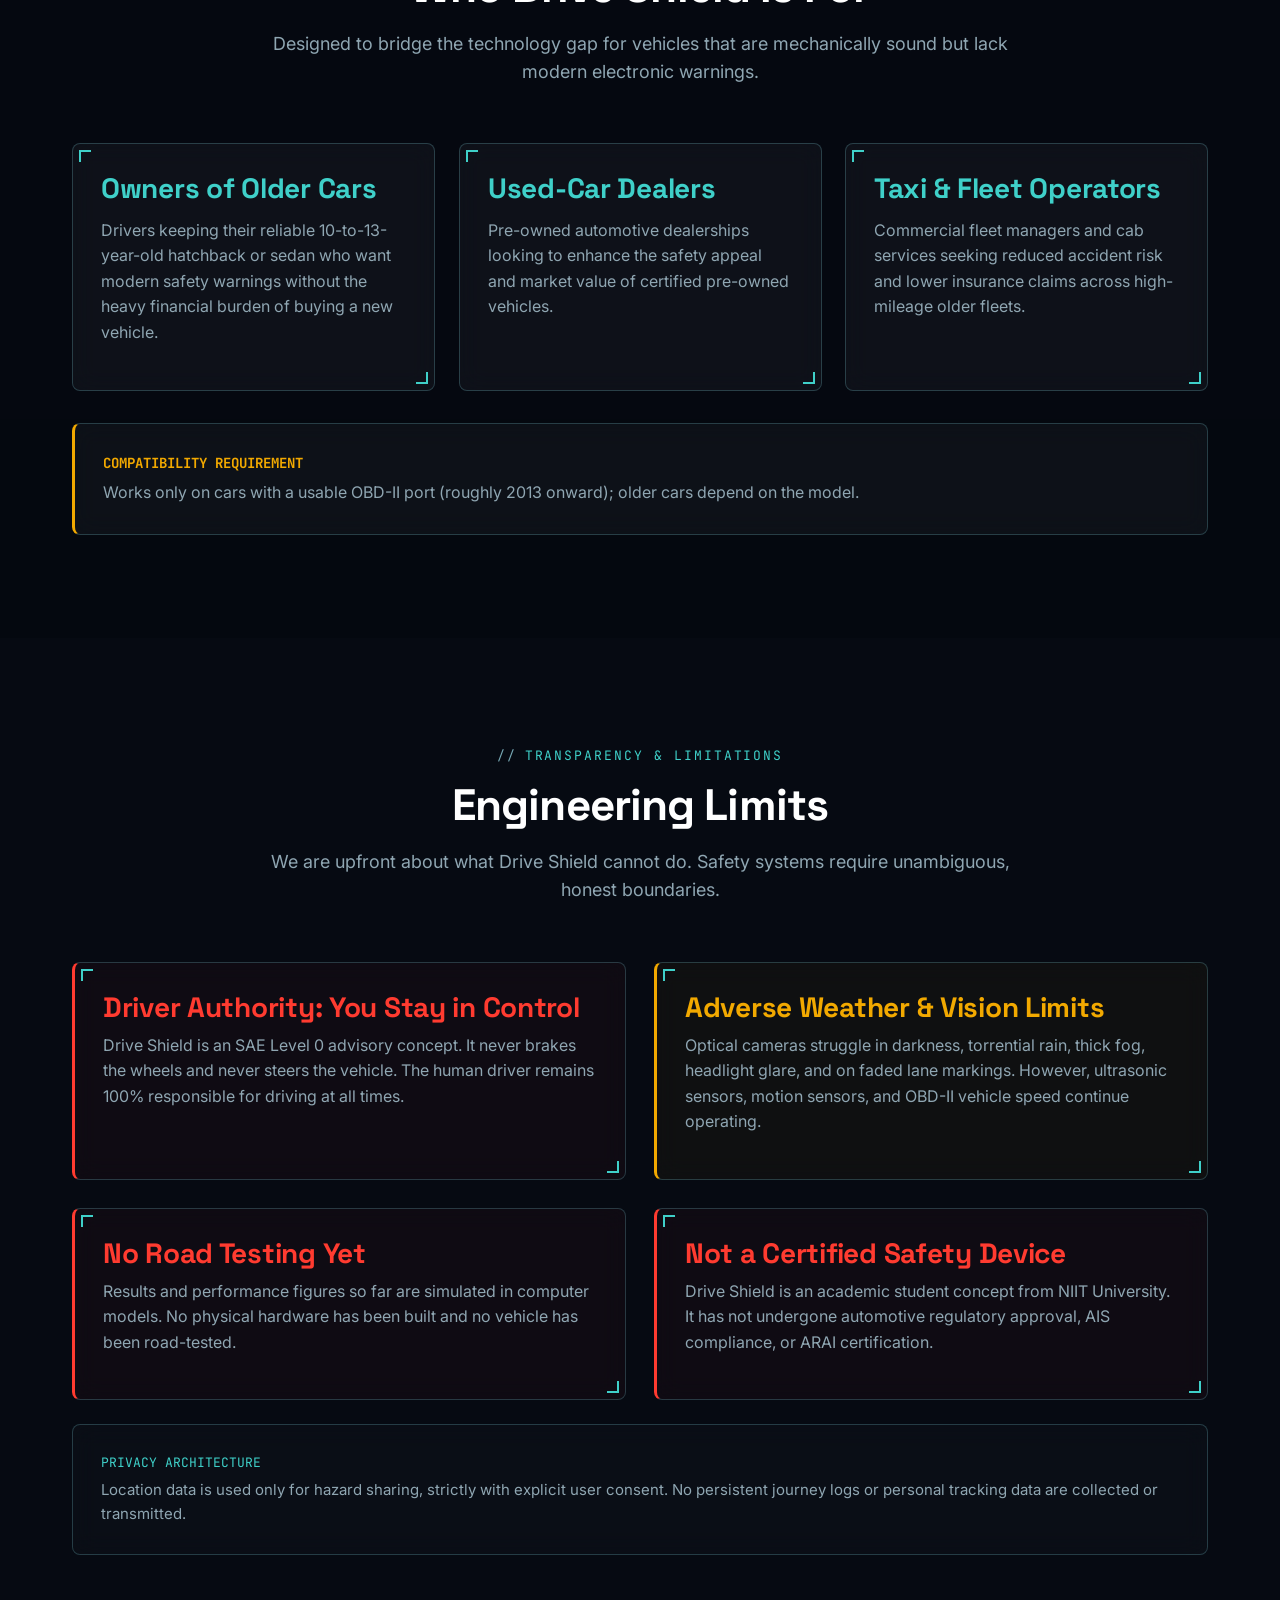
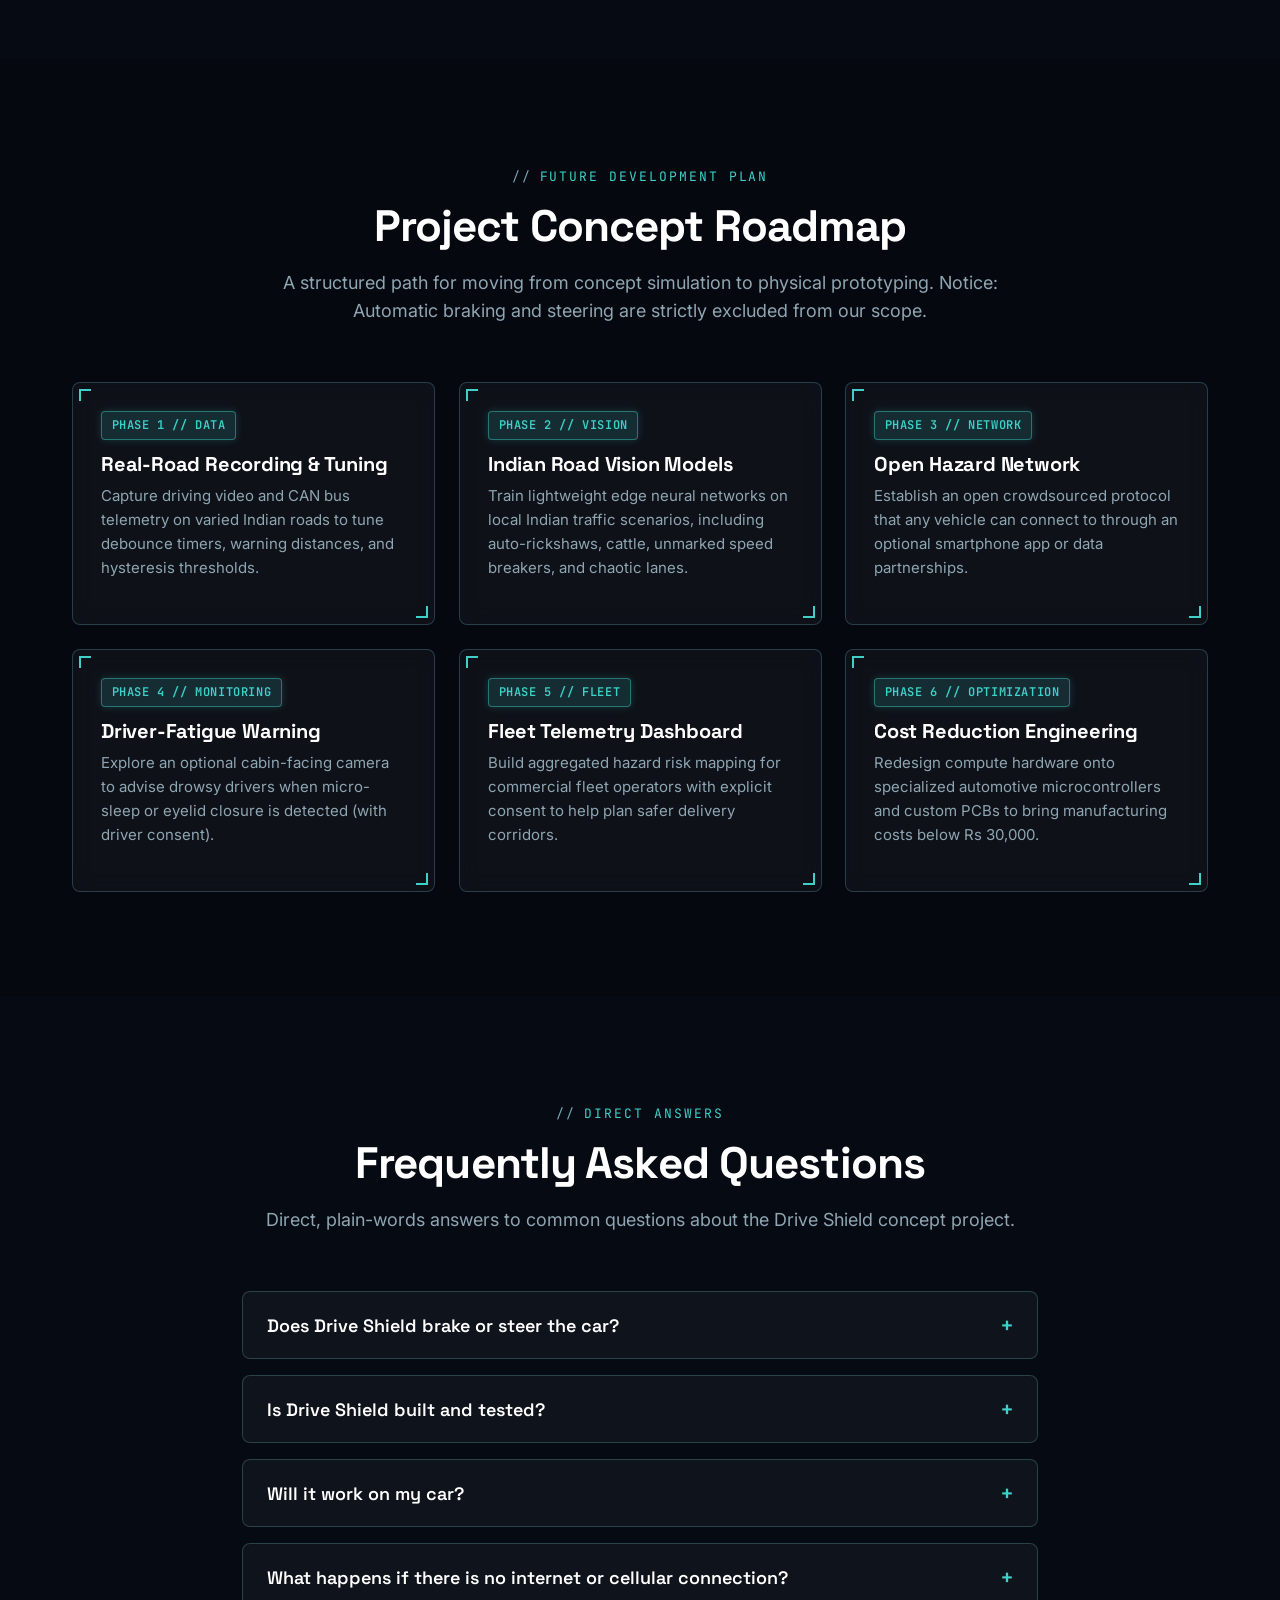
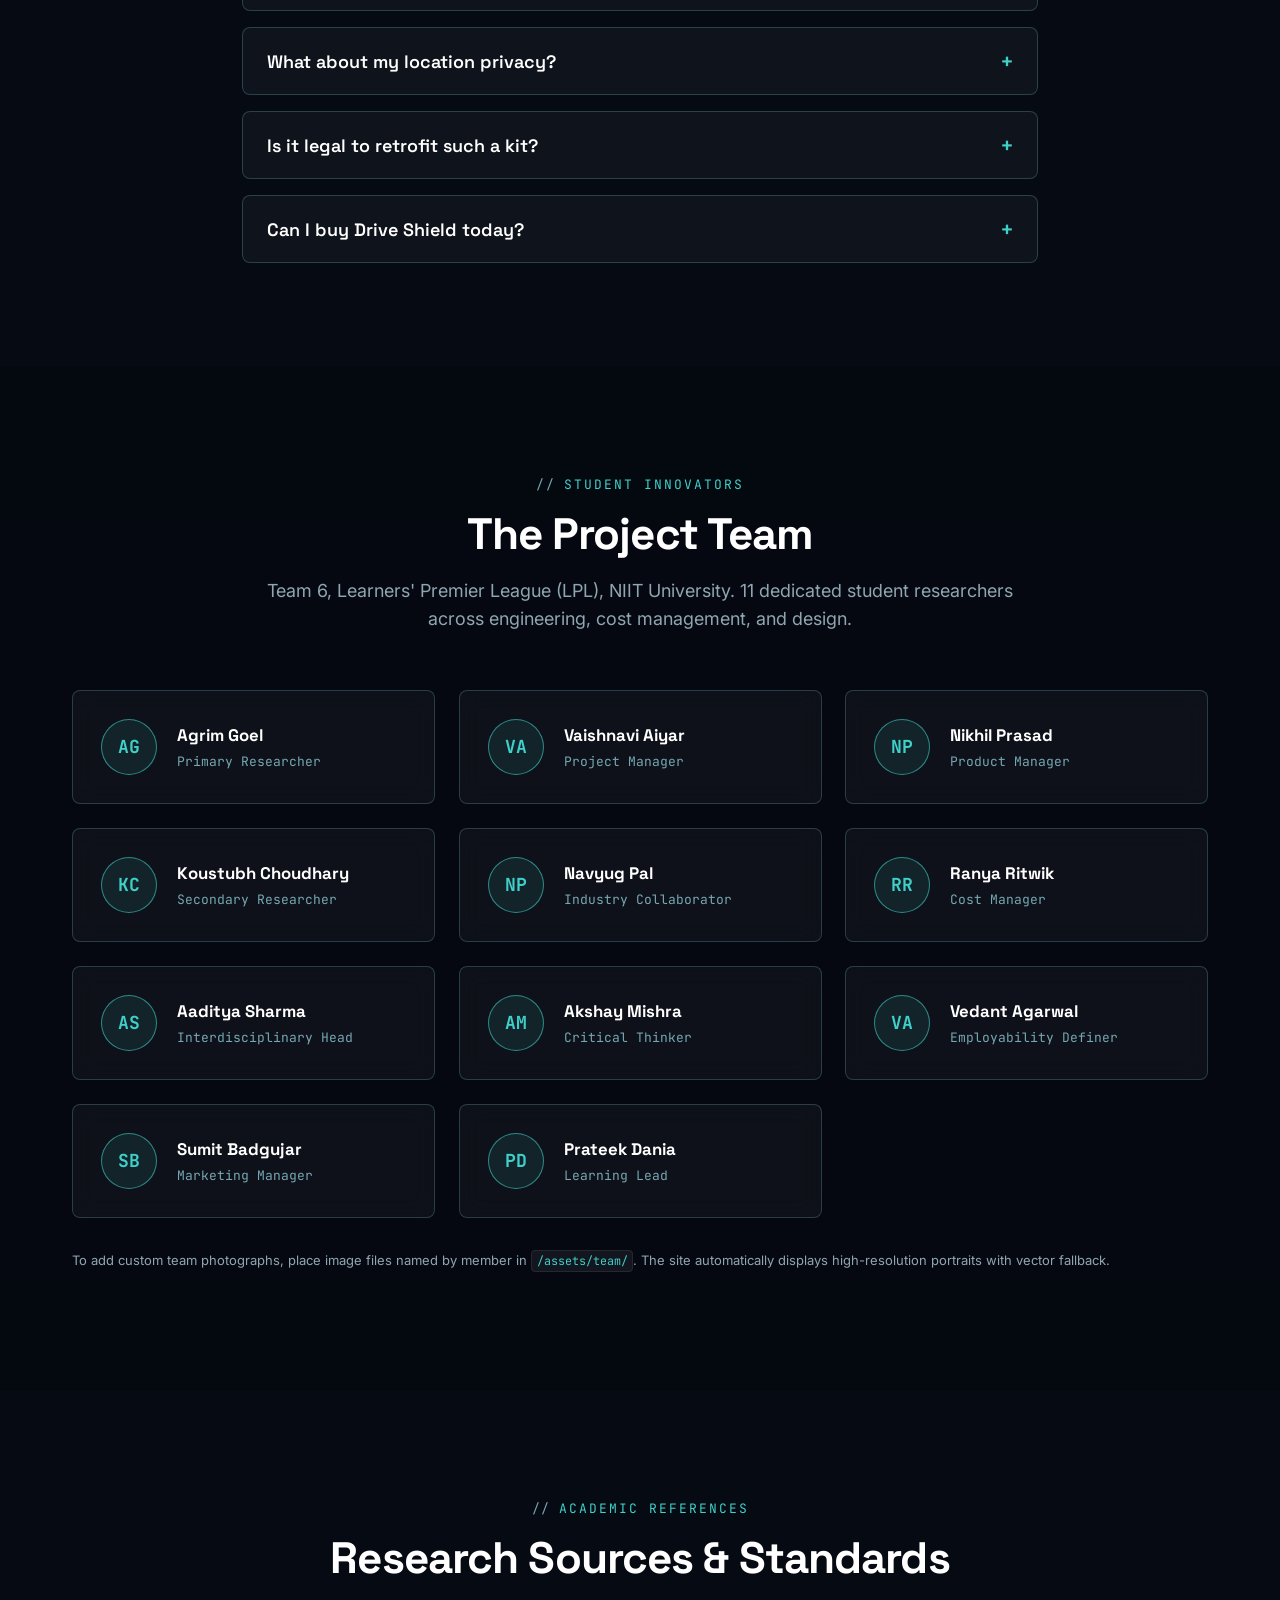
==== commit 625df070: "feat: add interactive vehicle compatibility checker and buy menu with car logo upload and custom ord" ====
--- a/site/standalone.html
+++ b/site/standalone.html
@@ -1560,6 +1560,156 @@
 
 .sources-list a {
   word-break: break-all;
+}
+
+/* Compatibility Checker & Buy Menu */
+.compat-wrapper {
+  display: grid;
+  grid-template-columns: 1fr;
+  gap: 2rem;
+  align-items: start;
+}
+
+@media (min-width: 992px) {
+  .compat-wrapper {
+    grid-template-columns: 1.15fr 1fr;
+  }
+}
+
+.compat-form-card {
+  background: var(--bg-surface);
+  border: 1px solid var(--border-hud-bright);
+  border-radius: var(--radius-md);
+  padding: 2rem;
+  box-shadow: 0 0 30px rgba(0, 0, 0, 0.7), 0 0 15px rgba(63, 208, 201, 0.15);
+  position: relative;
+}
+
+.form-group {
+  margin-bottom: 1.5rem;
+}
+
+.form-label {
+  display: block;
+  font-family: var(--font-mono);
+  font-size: 0.8125rem;
+  color: var(--brand-secondary);
+  text-transform: uppercase;
+  letter-spacing: 0.05em;
+  margin-bottom: 0.5rem;
+}
+
+.hud-input,
+.hud-select {
+  width: 100%;
+  background: #03060C;
+  border: 1px solid var(--border-hud);
+  border-radius: var(--radius-sm);
+  padding: 0.75rem 1rem;
+  color: var(--text-white);
+  font-family: var(--font-mono);
+  font-size: 0.9375rem;
+  transition: all var(--transition-fast);
+}
+
+.hud-input:focus,
+.hud-select:focus {
+  outline: none;
+  border-color: var(--brand-cyan);
+  box-shadow: var(--shadow-glow-cyan);
+}
+
+.hud-select option {
+  background: #060A12;
+  color: var(--text-white);
+}
+
+.logo-upload-box {
+  display: flex;
+  align-items: center;
+  gap: 1.25rem;
+}
+
+.logo-preview-square {
+  width: 60px;
+  height: 60px;
+  border-radius: var(--radius-sm);
+  background: rgba(255, 255, 255, 0.03);
+  border: 1px dashed var(--border-hud);
+  display: flex;
+  align-items: center;
+  justify-content: center;
+  flex-shrink: 0;
+  overflow: hidden;
+  color: var(--text-dim);
+  font-size: 1.5rem;
+}
+
+.file-upload-label {
+  display: inline-flex;
+  align-items: center;
+  gap: 0.5rem;
+  cursor: pointer;
+  padding: 0.6rem 1.1rem;
+  background: rgba(63, 208, 201, 0.08);
+  border: 1px solid var(--border-hud);
+  border-radius: var(--radius-sm);
+  color: var(--brand-cyan);
+  font-family: var(--font-mono);
+  font-size: 0.8125rem;
+  transition: all var(--transition-fast);
+}
+
+.file-upload-label:hover {
+  background: rgba(63, 208, 201, 0.18);
+  border-color: var(--brand-cyan);
+}
+
+.compat-result-card {
+  display: none;
+  background: #040810;
+  border: 1px solid var(--border-hud-bright);
+  border-radius: var(--radius-md);
+  padding: 2rem;
+  box-shadow: 0 0 35px rgba(6, 10, 18, 0.9), inset 0 0 20px rgba(63, 208, 201, 0.06);
+  position: relative;
+}
+
+.compat-result-header {
+  display: flex;
+  align-items: center;
+  gap: 1.25rem;
+  margin-bottom: 1.5rem;
+  padding-bottom: 1.25rem;
+  border-bottom: 1px solid var(--border-subtle);
+}
+
+.compat-checklist {
+  list-style: none;
+  padding: 0;
+  margin: 1.5rem 0;
+  display: flex;
+  flex-direction: column;
+  gap: 0.6rem;
+  font-family: var(--font-mono);
+  font-size: 0.875rem;
+  color: var(--text-main);
+}
+
+.compat-checklist li {
+  display: flex;
+  align-items: center;
+  gap: 0.75rem;
+}
+
+.compat-price-box {
+  background: rgba(255, 255, 255, 0.02);
+  border: 1px solid var(--border-subtle);
+  border-radius: var(--radius-sm);
+  padding: 1rem 1.25rem;
+  margin-bottom: 1.5rem;
+  font-family: var(--font-mono);
+  font-size: 0.9375rem;
 }
 
 
@@ -2311,10 +2461,11 @@
         <a href="#compare" class="nav-link">Comparison</a>
         <a href="#faq" class="nav-link">FAQ</a>
         <a href="#team" class="nav-link">Team</a>
+        <a href="#buy-menu" class="nav-link text-cyan" style="font-weight:700;">Buy Menu</a>
       </nav>
 
       <div class="nav-cta">
-        <a href="#demo" class="btn btn-primary btn-sm">See Simulation</a>
+        <a href="#buy-menu" class="btn btn-primary btn-sm">Buy / Compatibility</a>
         <button type="button" class="mobile-nav-toggle" aria-label="Toggle navigation menu" aria-expanded="false" aria-controls="mobile-nav-drawer">
           <span></span>
           <span></span>
@@ -2329,6 +2480,7 @@
   <!-- Mobile Navigation Drawer -->
   <div id="mobile-nav-drawer" class="mobile-nav-drawer" aria-label="Mobile navigation">
     <ul class="mobile-nav-list">
+      <li><a href="#buy-menu" class="mobile-nav-link text-cyan" style="font-weight:700;">⚡ Check Compatibility &amp; Buy Menu</a></li>
       <li><a href="#problem" class="mobile-nav-link">The Problem</a></li>
       <li><a href="#how-it-works" class="mobile-nav-link">How It Works</a></li>
       <li><a href="#demo" class="mobile-nav-link">Interactive Simulation</a></li>
@@ -3882,6 +4034,122 @@
         </div>
       </div>
     </section>
+
+    <!-- SECTION 16: VEHICLE COMPATIBILITY & BUY MENU -->
+    <section id="buy-menu" class="section" aria-labelledby="buy-menu-title" style="background: rgba(4, 7, 13, 0.6); border-top: 1px solid var(--border-hud);">
+      <div class="container">
+        <div class="section-header text-center reveal-on-scroll">
+          <div class="section-tag">Vehicle Verification &amp; Ordering</div>
+          <h2 id="buy-menu-title" class="section-title">Check Compatibility &amp; Buy Menu</h2>
+          <p class="section-desc">
+            Input your car brand, model, manufacturing year, and logo to test OBD-II CAN bus compatibility. Once verified, unlock the Buy Now reservation option.
+          </p>
+        </div>
+
+        <div class="compat-wrapper">
+          <!-- Input Form Card -->
+          <div class="hud-panel compat-form-card reveal-on-scroll">
+            <div class="hud-brackets"></div>
+            <form id="compatibility-form" novalidate>
+              <div class="form-group">
+                <label for="car-brand-select" class="form-label">1. Car Brand / Manufacturer</label>
+                <select id="car-brand-select" class="hud-select" aria-label="Select Car Brand">
+                  <option value="Maruti Suzuki">Maruti Suzuki</option>
+                  <option value="Hyundai">Hyundai</option>
+                  <option value="Tata Motors">Tata Motors</option>
+                  <option value="Mahindra">Mahindra</option>
+                  <option value="Honda">Honda</option>
+                  <option value="Toyota">Toyota</option>
+                  <option value="Volkswagen">Volkswagen</option>
+                  <option value="Ford">Ford</option>
+                  <option value="Renault">Renault</option>
+                  <option value="Other / Custom">Other / Custom Manufacturer</option>
+                </select>
+                <input type="text" id="car-brand-custom" class="hud-input" placeholder="Type vehicle brand name..." style="display:none;margin-top:0.75rem;" aria-label="Custom brand name">
+              </div>
+
+              <div class="form-group">
+                <label for="car-model-input" class="form-label">2. Car Model / Variant</label>
+                <input type="text" id="car-model-input" class="hud-input" placeholder="e.g. Swift VDi, City i-VTEC, i20 Sportz, WagonR..." required aria-label="Car model variant">
+              </div>
+
+              <div class="form-group">
+                <div style="display:flex;justify-content:space-between;align-items:center;margin-bottom:0.5rem;">
+                  <label for="car-year-input" class="form-label" style="margin-bottom:0;">3. Manufacturing Year</label>
+                  <span id="car-year-val" class="text-mono text-cyan" style="font-weight:700;font-size:1.1rem;">2014</span>
+                </div>
+                <input type="range" id="car-year-input" class="ttc-range-input" min="2002" max="2025" step="1" value="2014" aria-label="Vehicle manufacturing year">
+                <div class="ttc-range-ticks" style="margin-top:0.4rem;">
+                  <span style="color:#FF3B30;">2002 (Pre-OBD-II)</span>
+                  <span style="color:#F2A900;">2008–2012 (Model Check)</span>
+                  <span style="color:#2ECC71;">2013+ (Mandated BS-IV)</span>
+                  <span style="color:#3FD0C9;">2025</span>
+                </div>
+              </div>
+
+              <div class="form-group">
+                <label class="form-label">4. Car Brand Logo (Optional)</label>
+                <div class="logo-upload-box">
+                  <div id="car-logo-preview" class="logo-preview-square" aria-hidden="true">
+                    <span>🚗</span>
+                  </div>
+                  <div>
+                    <label for="car-logo-upload" class="file-upload-label">
+                      <span>📁</span> Upload Brand Logo (PNG / JPG)
+                    </label>
+                    <input type="file" id="car-logo-upload" accept="image/*" class="sr-only">
+                    <div class="text-muted" style="font-size:0.75rem;margin-top:0.35rem;">
+                      Select a logo from your device to personalize your compatibility badge.
+                    </div>
+                  </div>
+                </div>
+              </div>
+
+              <button type="submit" class="btn btn-primary" style="width:100%;margin-top:0.5rem;">
+                Verify Vehicle Compatibility
+              </button>
+            </form>
+          </div>
+
+          <!-- Diagnostic Result Card -->
+          <div id="compatibility-result-card" class="compat-result-card reveal-on-scroll delay-1" aria-live="polite">
+            <div class="hud-brackets"></div>
+            <div class="compat-result-header">
+              <div id="compat-result-logo" class="logo-preview-square" style="border-color:var(--brand-cyan);">
+                <span>🚗</span>
+              </div>
+              <div>
+                <div id="compat-status-badge" class="badge badge-safe">100% OBD-II COMPATIBLE</div>
+                <h3 id="compat-car-title" style="margin-top:0.35rem;margin-bottom:0.2rem;font-size:1.25rem;">Maruti Suzuki Swift (2014)</h3>
+                <div class="text-mono text-muted" style="font-size:0.75rem;">DIAGNOSTIC TELEMETRY CHECK</div>
+              </div>
+            </div>
+
+            <p id="compat-car-desc" class="text-muted" style="font-size:0.9375rem;line-height:1.55;">
+              Vehicle meets all Drive Shield hardware specifications. Standard OBD-II port (SAE J1979) confirmed.
+            </p>
+
+            <ul class="compat-checklist">
+              <li id="compat-obd-check"><span style="color:#2ECC71;">✓</span> High-speed OBD-II CAN bus ready</li>
+              <li id="compat-cam-check"><span style="color:#2ECC71;">✓</span> Windshield &amp; rear glass mount verified</li>
+              <li id="compat-ultra-check"><span style="color:#2ECC71;">✓</span> Standard bumper corner clearance</li>
+              <li id="compat-power-check"><span style="color:#2ECC71;">✓</span> 12V vehicle electrical system ready</li>
+            </ul>
+
+            <div class="compat-price-box">
+              <div style="font-size:0.75rem;color:var(--text-muted);text-transform:uppercase;margin-bottom:0.25rem;">Unit Pricing</div>
+              <div id="compat-price-display" style="font-size:1.05rem;font-weight:700;">
+                <span class="text-cyan">Price: Cost to be confirmed by team</span>
+              </div>
+            </div>
+
+            <a id="compat-buy-btn" href="#" class="btn btn-primary" style="width:100%;">
+              Proceed to Buy Now
+            </a>
+          </div>
+        </div>
+      </div>
+    </section>
   </main>
 
   <!-- 16. FOOTER -->
@@ -3912,13 +4180,18 @@
         </div>
 
         <div class="footer-contact-column">
-          <div class="text-cyan footer-contact-title">Contact Inquiries</div>
+          <div class="text-cyan footer-contact-title">Contact &amp; Orders</div>
           <p class="text-muted footer-contact-desc">
-            For academic queries or concept feedback:
+            Check your vehicle or contact the team:
           </p>
-          <a href="mailto:driveshield06@gmail.com" class="contact-email-link show-email-text btn btn-secondary btn-sm">
-            driveshield06@gmail.com
-          </a>
+          <div style="display:flex;flex-direction:column;gap:0.6rem;">
+            <a href="#buy-menu" class="btn btn-primary btn-sm">
+              Check Compatibility &amp; Buy Menu
+            </a>
+            <a href="mailto:driveshield06@gmail.com" class="contact-email-link show-email-text btn btn-secondary btn-sm">
+              driveshield06@gmail.com
+            </a>
+          </div>
         </div>
       </div>
 
@@ -5549,6 +5822,210 @@
 }
 
 
+// === js/buy-menu.js ===
+/**
+ * Vehicle Compatibility Checker & Buy Menu Module
+ * Allows drivers to input car brand, model, year, and logo to test OBD-II and sensor compatibility,
+ * then unlocks the Buy Now / Order option with custom pricing placeholder.
+ */
+
+
+// Pre-defined Indian vehicle database and common brands
+const POPULAR_BRANDS = [
+  { name: 'Maruti Suzuki', minObdYear: 2013, defaultLogo: '🚗' },
+  { name: 'Hyundai', minObdYear: 2013, defaultLogo: '🚙' },
+  { name: 'Tata Motors', minObdYear: 2013, defaultLogo: '🚘' },
+  { name: 'Mahindra', minObdYear: 2013, defaultLogo: '🚙' },
+  { name: 'Honda', minObdYear: 2012, defaultLogo: '🏎️' },
+  { name: 'Toyota', minObdYear: 2012, defaultLogo: '🛻' },
+  { name: 'Volkswagen', minObdYear: 2011, defaultLogo: '🚗' },
+  { name: 'Ford', minObdYear: 2012, defaultLogo: '🚙' },
+  { name: 'Renault', minObdYear: 2013, defaultLogo: '🚗' },
+  { name: 'Other / Custom', minObdYear: 2013, defaultLogo: '🛡️' }
+];
+
+function initBuyMenu() {
+  const form = document.getElementById('compatibility-form');
+  const brandSelect = document.getElementById('car-brand-select');
+  const customBrandInput = document.getElementById('car-brand-custom');
+  const modelInput = document.getElementById('car-model-input');
+  const yearInput = document.getElementById('car-year-input');
+  const yearDisplay = document.getElementById('car-year-val');
+  const logoUpload = document.getElementById('car-logo-upload');
+  const logoPreview = document.getElementById('car-logo-preview');
+  const resultCard = document.getElementById('compatibility-result-card');
+
+  if (!form || !resultCard) return;
+
+  // Custom logo data URL
+  let customLogoDataUrl = null;
+
+  // Brand dropdown change handler
+  if (brandSelect && customBrandInput) {
+    brandSelect.addEventListener('change', () => {
+      if (brandSelect.value === 'Other / Custom') {
+        customBrandInput.style.display = 'block';
+        customBrandInput.focus();
+      } else {
+        customBrandInput.style.display = 'none';
+      }
+    });
+  }
+
+  // Year slider live display
+  if (yearInput && yearDisplay) {
+    yearInput.addEventListener('input', () => {
+      yearDisplay.textContent = yearInput.value;
+    });
+  }
+
+  // Logo file upload handler
+  if (logoUpload && logoPreview) {
+    logoUpload.addEventListener('change', (e) => {
+      const file = e.target.files && e.target.files[0];
+      if (file) {
+        const reader = new FileReader();
+        reader.onload = (event) => {
+          customLogoDataUrl = event.target.result;
+          logoPreview.innerHTML = `<img src="${customLogoDataUrl}" alt="Car Logo" style="width:100%;height:100%;object-fit:contain;border-radius:4px;">`;
+          logoPreview.style.border = '1px solid var(--brand-cyan)';
+        };
+        reader.readAsDataURL(file);
+      }
+    });
+  }
+
+  // Form submission / verification handler
+  form.addEventListener('submit', (e) => {
+    e.preventDefault();
+
+    const selectedBrand = brandSelect.value === 'Other / Custom' 
+      ? (customBrandInput.value.trim() || 'Custom Vehicle') 
+      : brandSelect.value;
+    const modelName = modelInput.value.trim() || 'Standard Variant';
+    const year = parseInt(yearInput.value, 10);
+
+    evaluateCompatibility(selectedBrand, modelName, year, customLogoDataUrl);
+  });
+
+  function evaluateCompatibility(brand, model, year, logoUrl) {
+    resultCard.style.display = 'block';
+    resultCard.scrollIntoView({ behavior: 'smooth', block: 'nearest' });
+
+    // Status: 2013+ = FULL COMPATIBLE (BS-IV OBD-II Mandate in India)
+    // 2008-2012 = CONDITIONAL (Check physical DLC-16 port)
+    // < 2008 = INCOMPATIBLE (Pre-OBD-II standard)
+    let status = 'COMPATIBLE';
+    if (year >= 2013) {
+      status = 'COMPATIBLE';
+    } else if (year >= 2008) {
+      status = 'CONDITIONAL';
+    } else {
+      status = 'INCOMPATIBLE';
+    }
+
+    // Elements
+    const badgeEl = document.getElementById('compat-status-badge');
+    const titleEl = document.getElementById('compat-car-title');
+    const descEl = document.getElementById('compat-car-desc');
+    const logoEl = document.getElementById('compat-result-logo');
+    const obdCheck = document.getElementById('compat-obd-check');
+    const camCheck = document.getElementById('compat-cam-check');
+    const ultraCheck = document.getElementById('compat-ultra-check');
+    const powerCheck = document.getElementById('compat-power-check');
+    const orderBtn = document.getElementById('compat-buy-btn');
+    const priceDisplay = document.getElementById('compat-price-display');
+
+    if (titleEl) titleEl.textContent = `${brand} ${model} (${year})`;
+
+    if (logoEl) {
+      if (logoUrl) {
+        logoEl.innerHTML = `<img src="${logoUrl}" alt="${brand}" style="width:48px;height:48px;object-fit:contain;">`;
+      } else {
+        const found = POPULAR_BRANDS.find(b => b.name === brand);
+        const icon = found ? found.defaultLogo : '🚗';
+        logoEl.innerHTML = `<span style="font-size:2.2rem;">${icon}</span>`;
+      }
+    }
+
+    if (status === 'COMPATIBLE') {
+      badgeEl.className = 'badge badge-safe';
+      badgeEl.textContent = '100% OBD-II COMPATIBLE';
+      descEl.textContent = `Your ${year} ${brand} ${model} meets all requirements. Standard OBD-II port (SAE J1979) confirmed for speed telemetry and multi-sensor retrofit.`;
+
+      obdCheck.innerHTML = '<span style="color:#2ECC71;">✓</span> High-speed OBD-II CAN bus ready';
+      camCheck.innerHTML = '<span style="color:#2ECC71;">✓</span> Windshield &amp; rear glass mount verified';
+      ultraCheck.innerHTML = '<span style="color:#2ECC71;">✓</span> Standard bumper corner clearance';
+      powerCheck.innerHTML = '<span style="color:#2ECC71;">✓</span> 12V vehicle electrical system ready';
+
+      orderBtn.style.display = 'inline-flex';
+      orderBtn.className = 'btn btn-primary';
+      orderBtn.textContent = 'Proceed to Buy Now';
+      
+      const subject = encodeURIComponent(`Drive Shield Purchase Order - ${brand} ${model} (${year})`);
+      const body = encodeURIComponent(
+        `Hello Team 6 / Drive Shield,\n\n` +
+        `I have verified my vehicle compatibility on your site:\n` +
+        `- Vehicle: ${brand} ${model}\n` +
+        `- Manufacturing Year: ${year}\n` +
+        `- Status: 100% Compatible\n\n` +
+        `I would like to place an order / reserve a Drive Shield Retrofit Kit.\n` +
+        `Please share the finalized price and delivery details.\n\n` +
+        `Thank you!`
+      );
+      orderBtn.href = `mailto:${CONTACT_EMAIL}?subject=${subject}&body=${body}`;
+
+      if (priceDisplay) {
+        priceDisplay.innerHTML = `<span class="text-cyan">Price: Cost to be confirmed by team</span> (Reservation open)`;
+      }
+
+    } else if (status === 'CONDITIONAL') {
+      badgeEl.className = 'badge badge-advisory';
+      badgeEl.textContent = 'CONDITIONAL COMPATIBILITY';
+      descEl.textContent = `Vehicles built between 2008 and 2012 may have model-dependent diagnostic ports. Please check if your ${brand} ${model} has a 16-pin OBD-II port under the dashboard.`;
+
+      obdCheck.innerHTML = '<span style="color:#F2A900;">⚡</span> 16-pin DLC port visual verification recommended';
+      camCheck.innerHTML = '<span style="color:#2ECC71;">✓</span> Windshield &amp; rear glass mount verified';
+      ultraCheck.innerHTML = '<span style="color:#2ECC71;">✓</span> Standard bumper corner clearance';
+      powerCheck.innerHTML = '<span style="color:#2ECC71;">✓</span> 12V vehicle electrical system ready';
+
+      orderBtn.style.display = 'inline-flex';
+      orderBtn.className = 'btn btn-secondary';
+      orderBtn.textContent = 'Buy with Port Inspection';
+      
+      const subject = encodeURIComponent(`Drive Shield Inquiry (Pre-2013 Verification) - ${brand} ${model} (${year})`);
+      const body = encodeURIComponent(
+        `Hello Team 6 / Drive Shield,\n\n` +
+        `I checked compatibility for my ${brand} ${model} (${year}).\n` +
+        `It has conditional OBD-II status. I would like assistance confirming port pinouts and placing an order.\n\n` +
+        `Please contact me with final pricing and hardware options.`
+      );
+      orderBtn.href = `mailto:${CONTACT_EMAIL}?subject=${subject}&body=${body}`;
+
+      if (priceDisplay) {
+        priceDisplay.innerHTML = `<span class="text-amber">Price: Cost to be confirmed by team</span> (Pre-order pending port check)`;
+      }
+
+    } else {
+      badgeEl.className = 'badge badge-critical';
+      badgeEl.textContent = 'NOT SUPPORTED (PRE-2008)';
+      descEl.textContent = `Vehicles manufactured prior to 2008 lack the standardized OBD-II CAN bus protocol required for Drive Shield's collision detection algorithms.`;
+
+      obdCheck.innerHTML = '<span style="color:#FF3B30;">✗</span> Pre-OBD-II legacy vehicle protocol';
+      camCheck.innerHTML = '<span style="color:#2ECC71;">✓</span> Windshield mount physically possible';
+      ultraCheck.innerHTML = '<span style="color:#2ECC71;">✓</span> Bumper mount physically possible';
+      powerCheck.innerHTML = '<span style="color:#2ECC71;">✓</span> 12V electrical system present';
+
+      orderBtn.style.display = 'none';
+
+      if (priceDisplay) {
+        priceDisplay.innerHTML = `<span class="text-red">Hardware not compatible with pre-2008 protocol.</span>`;
+      }
+    }
+  }
+}
+
+
 // === js/main.js ===
 /**
  * Drive Shield Main Application Entry Point
@@ -5575,6 +6052,7 @@
   initFilterGrid();
   initAccordion();
   initSimulationDemo();
+  initBuyMenu();
 
   console.log(`[${SITE_METADATA.name}] initialized. Stage: ${SITE_METADATA.stage}`);
 });
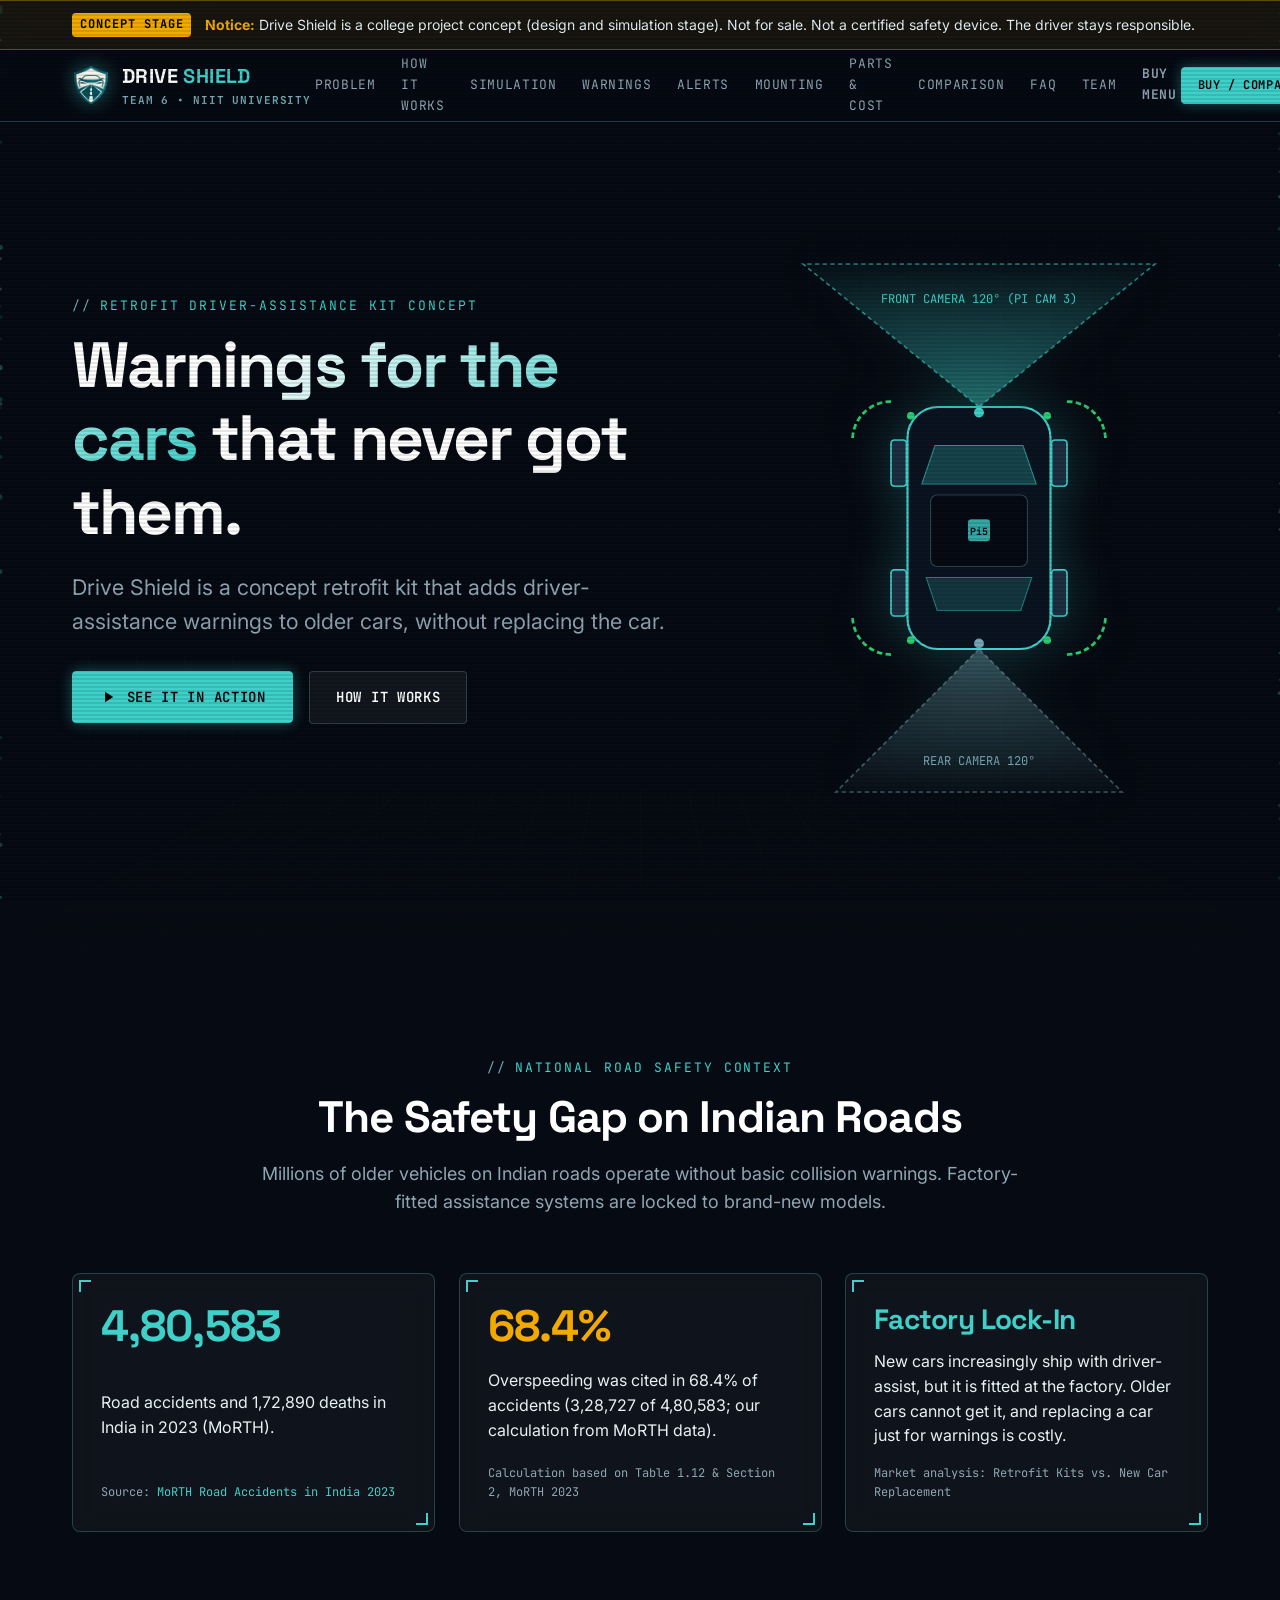
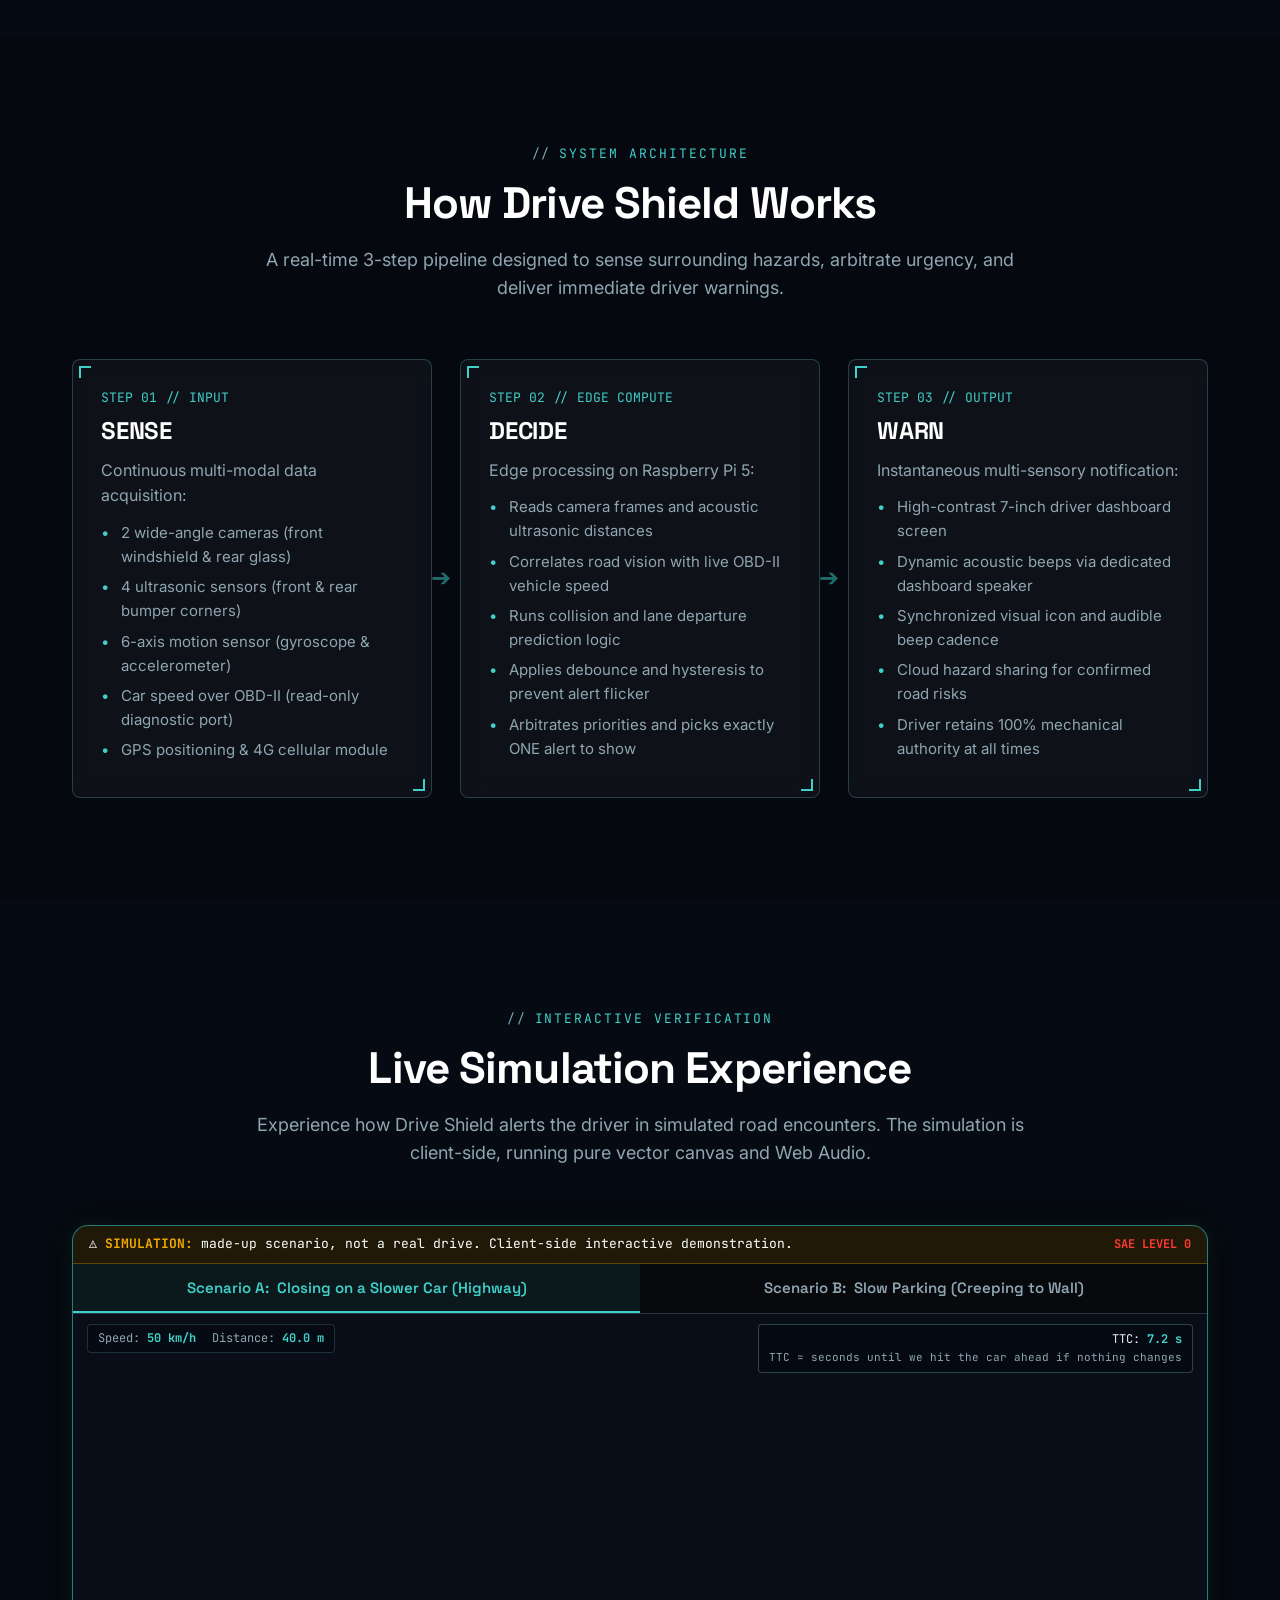
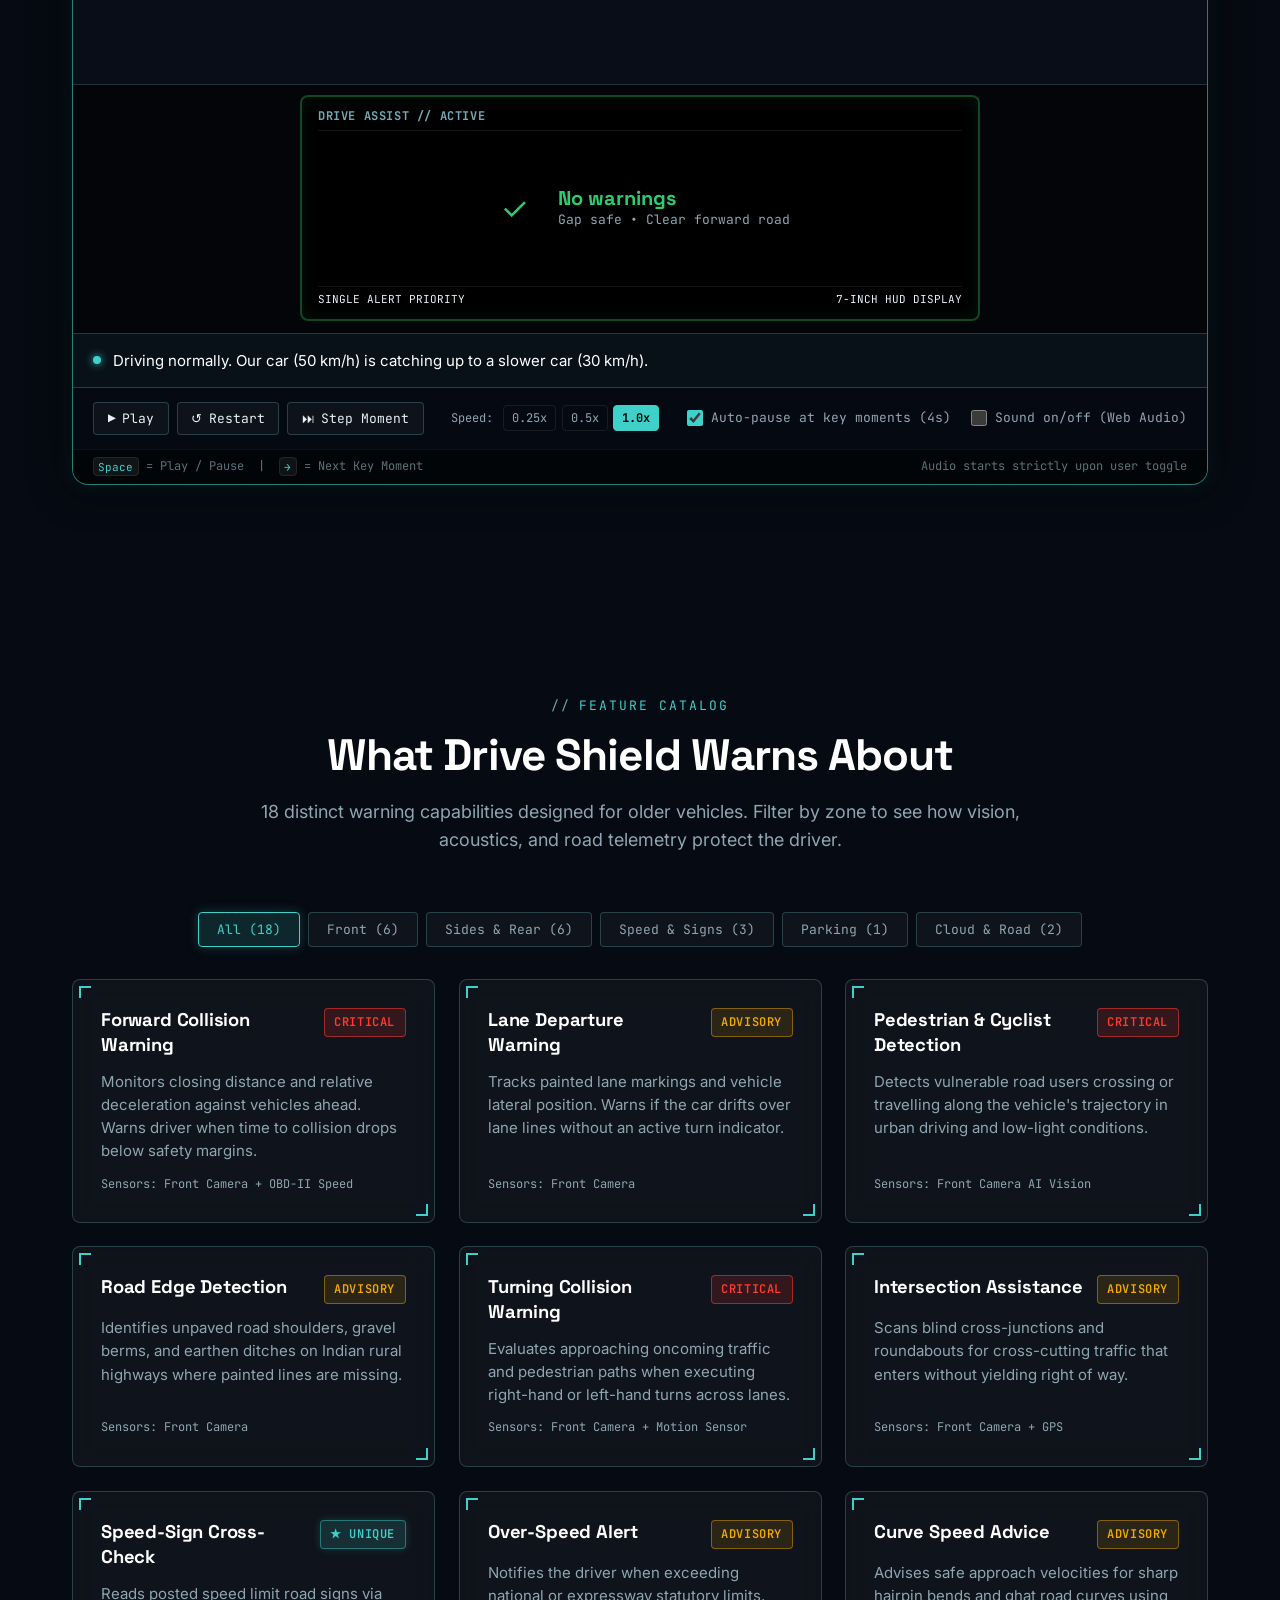
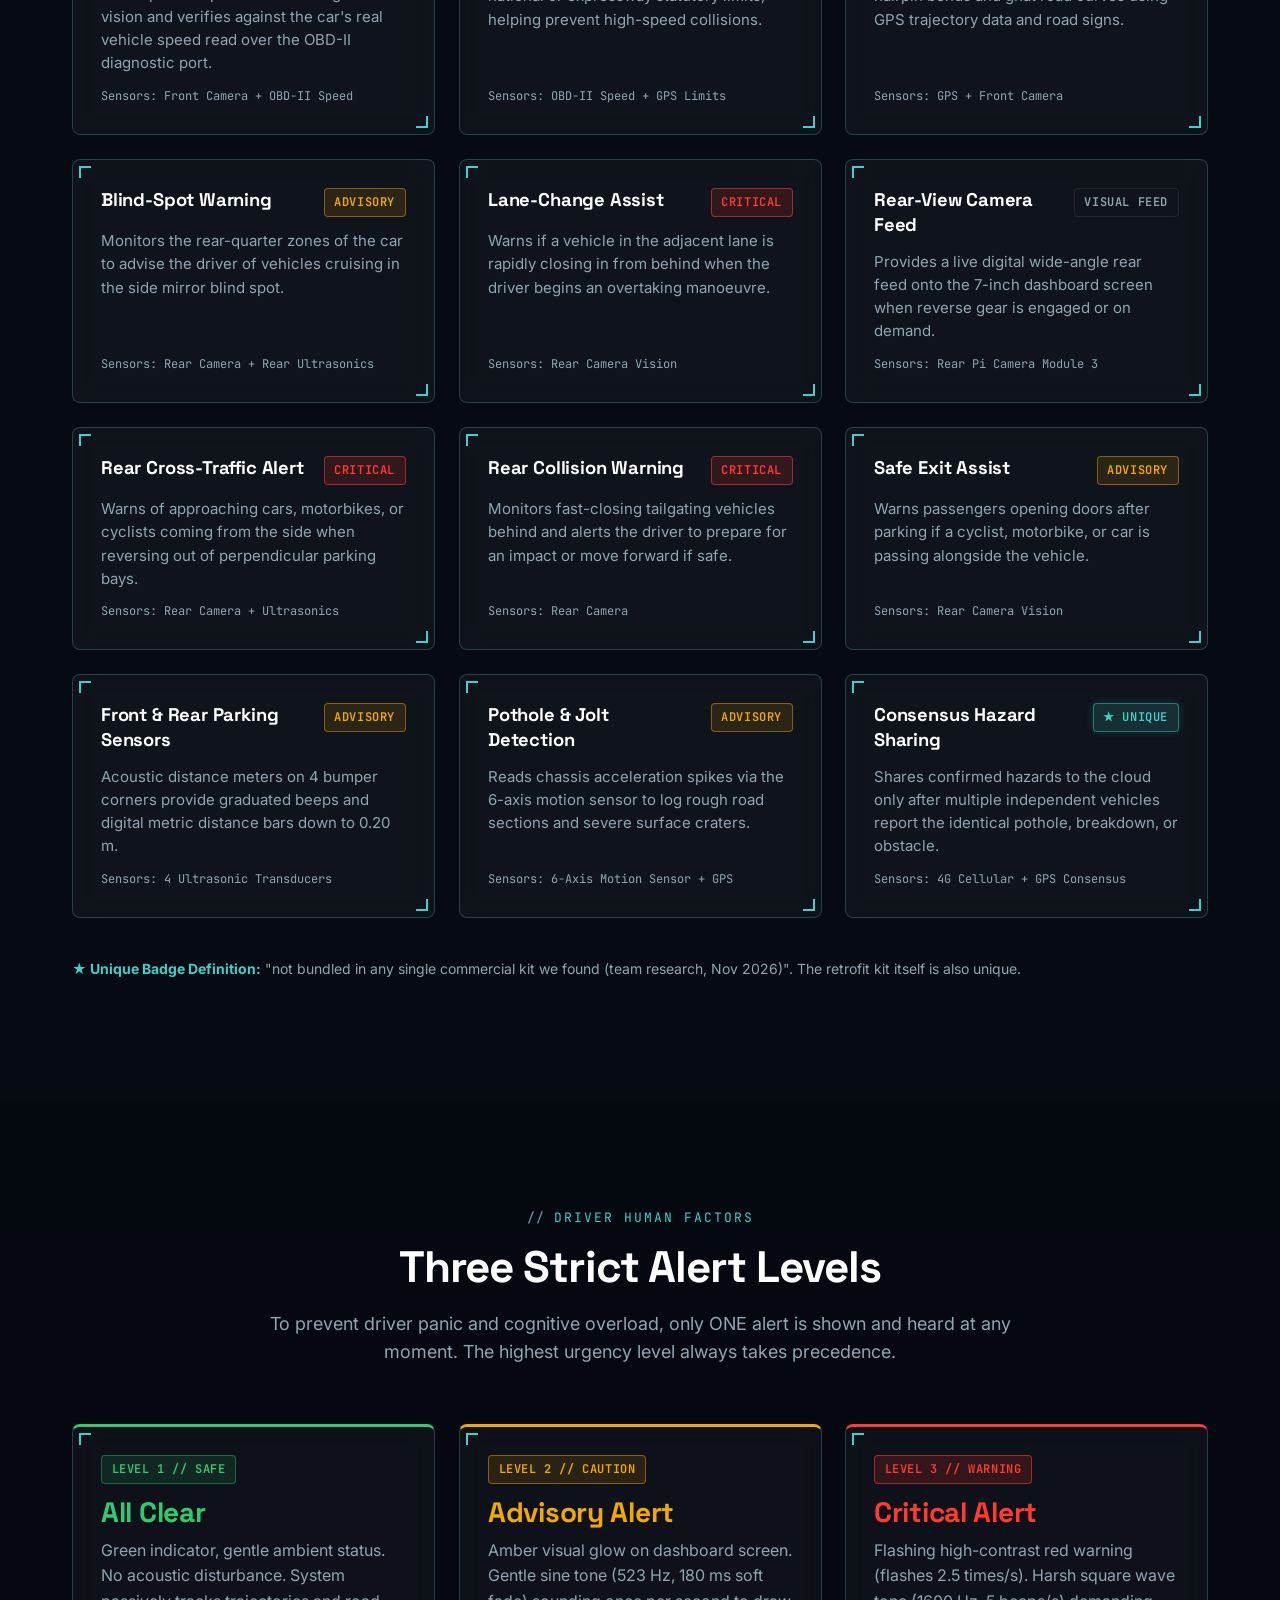
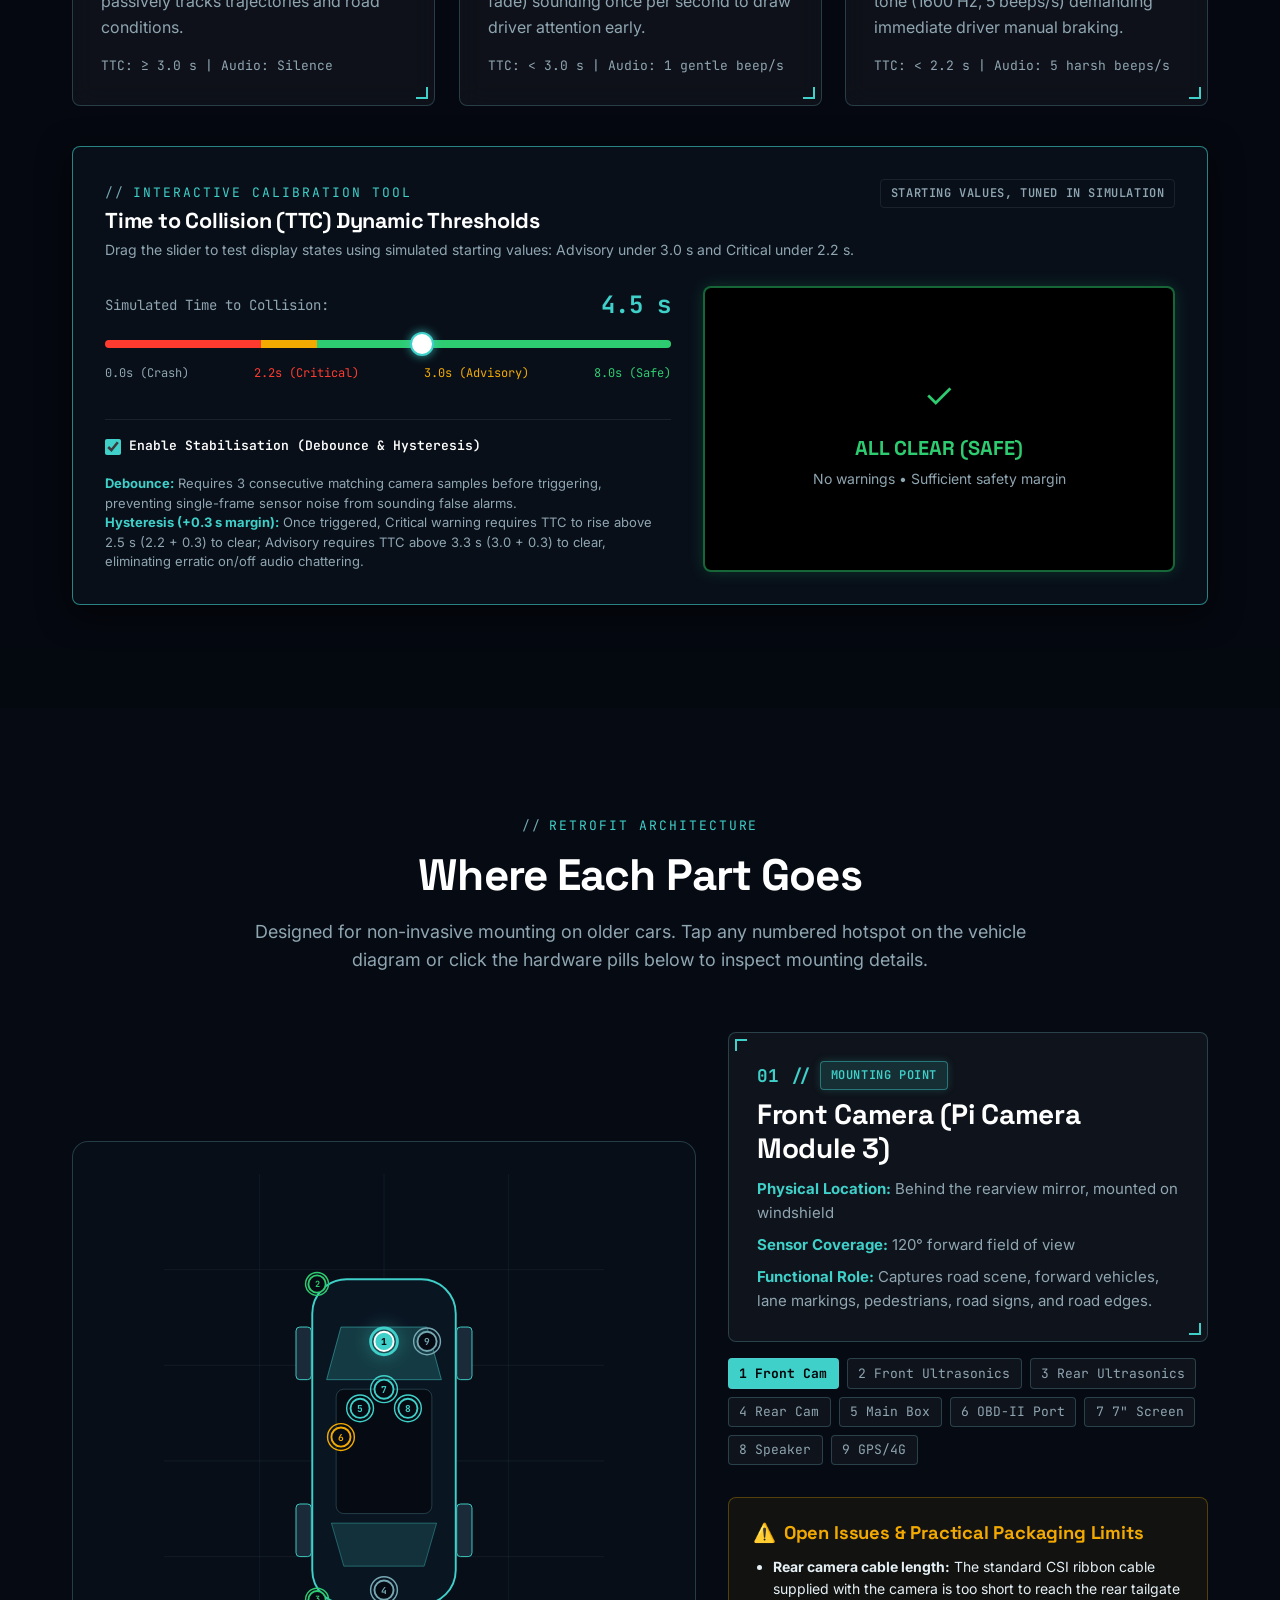
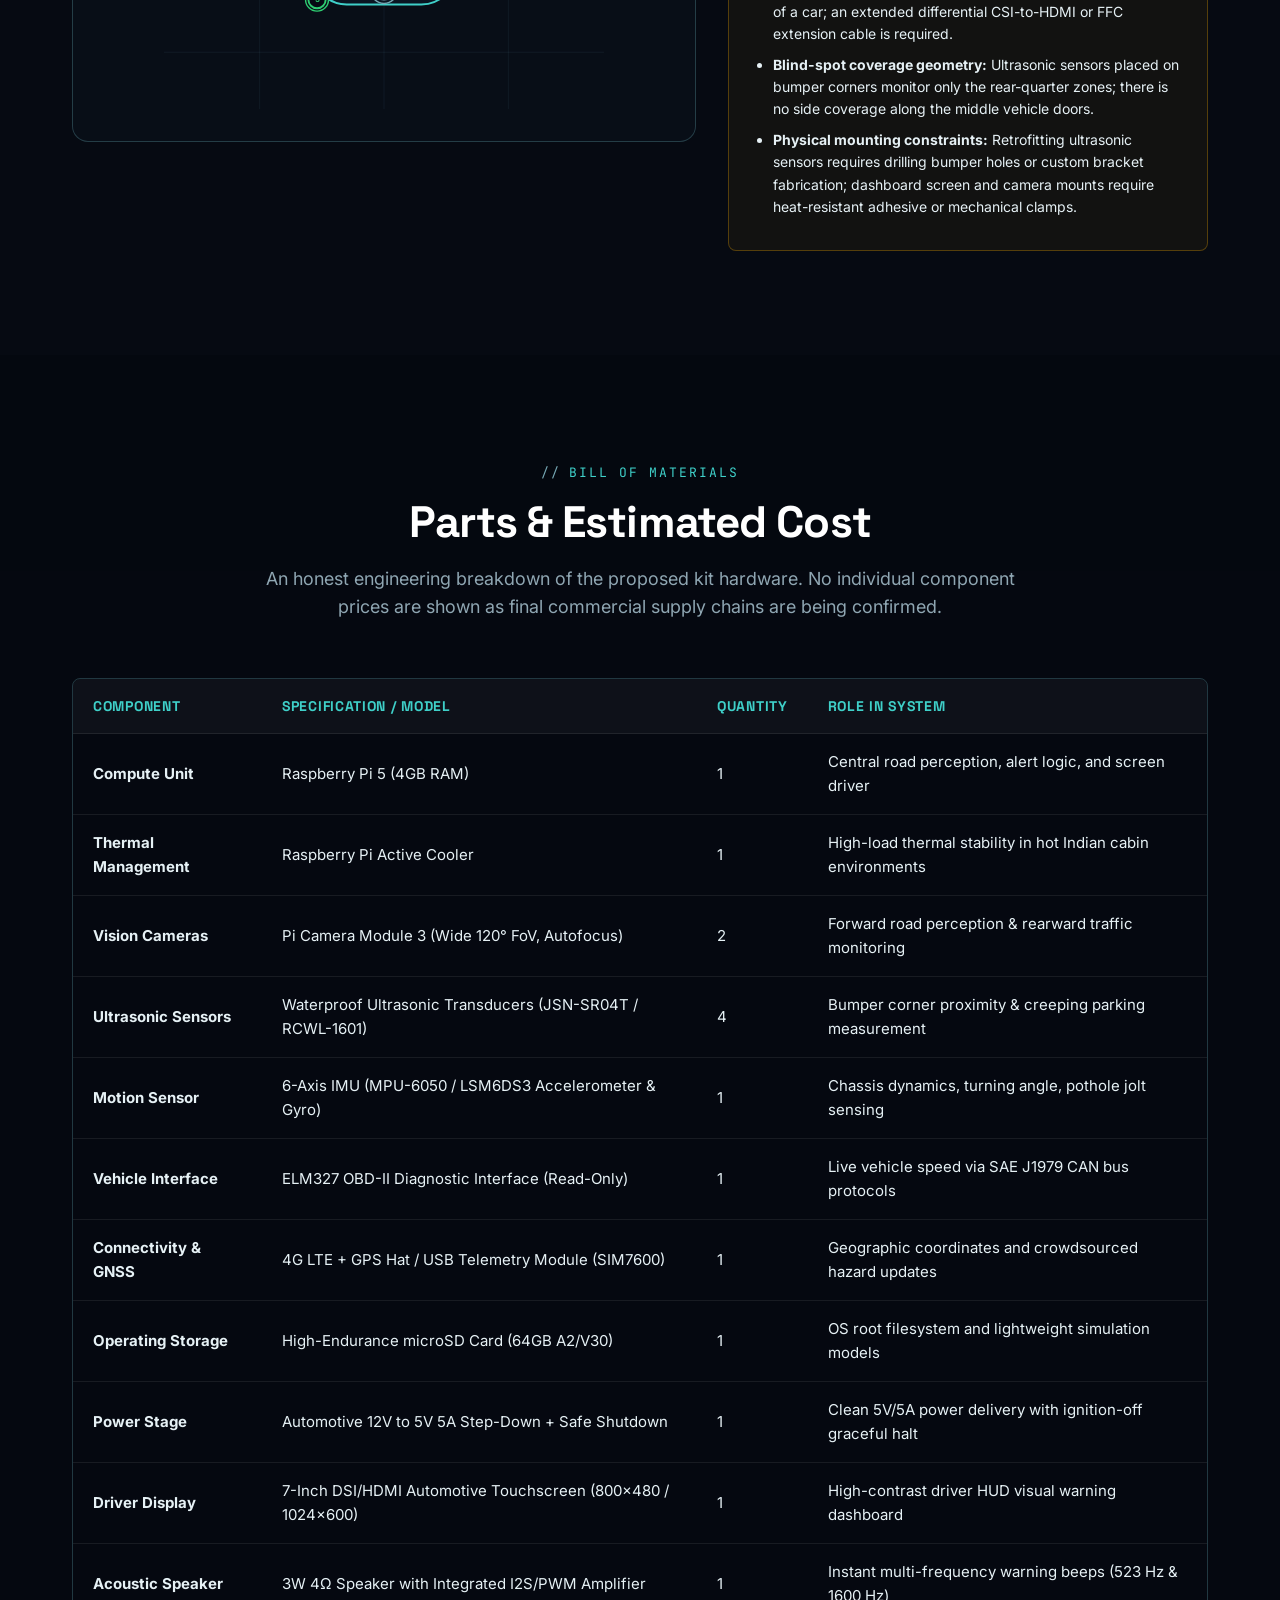
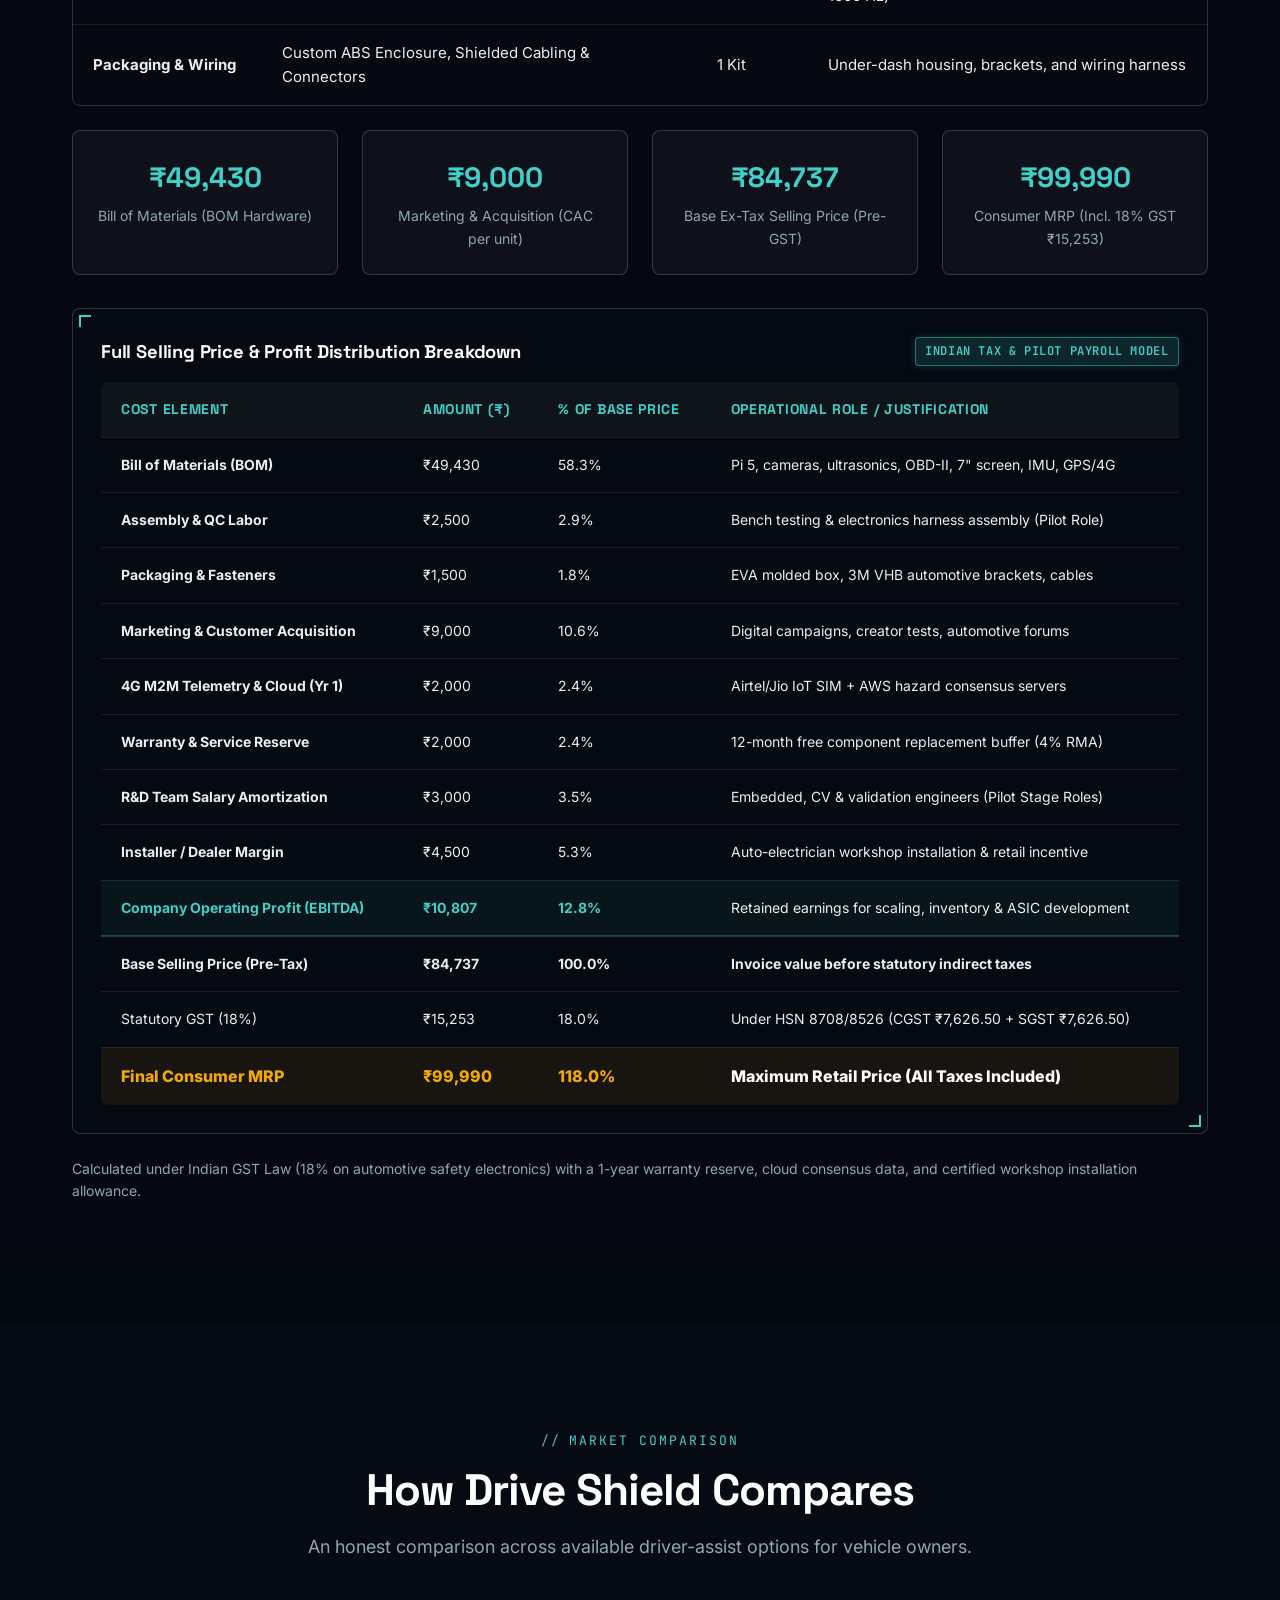
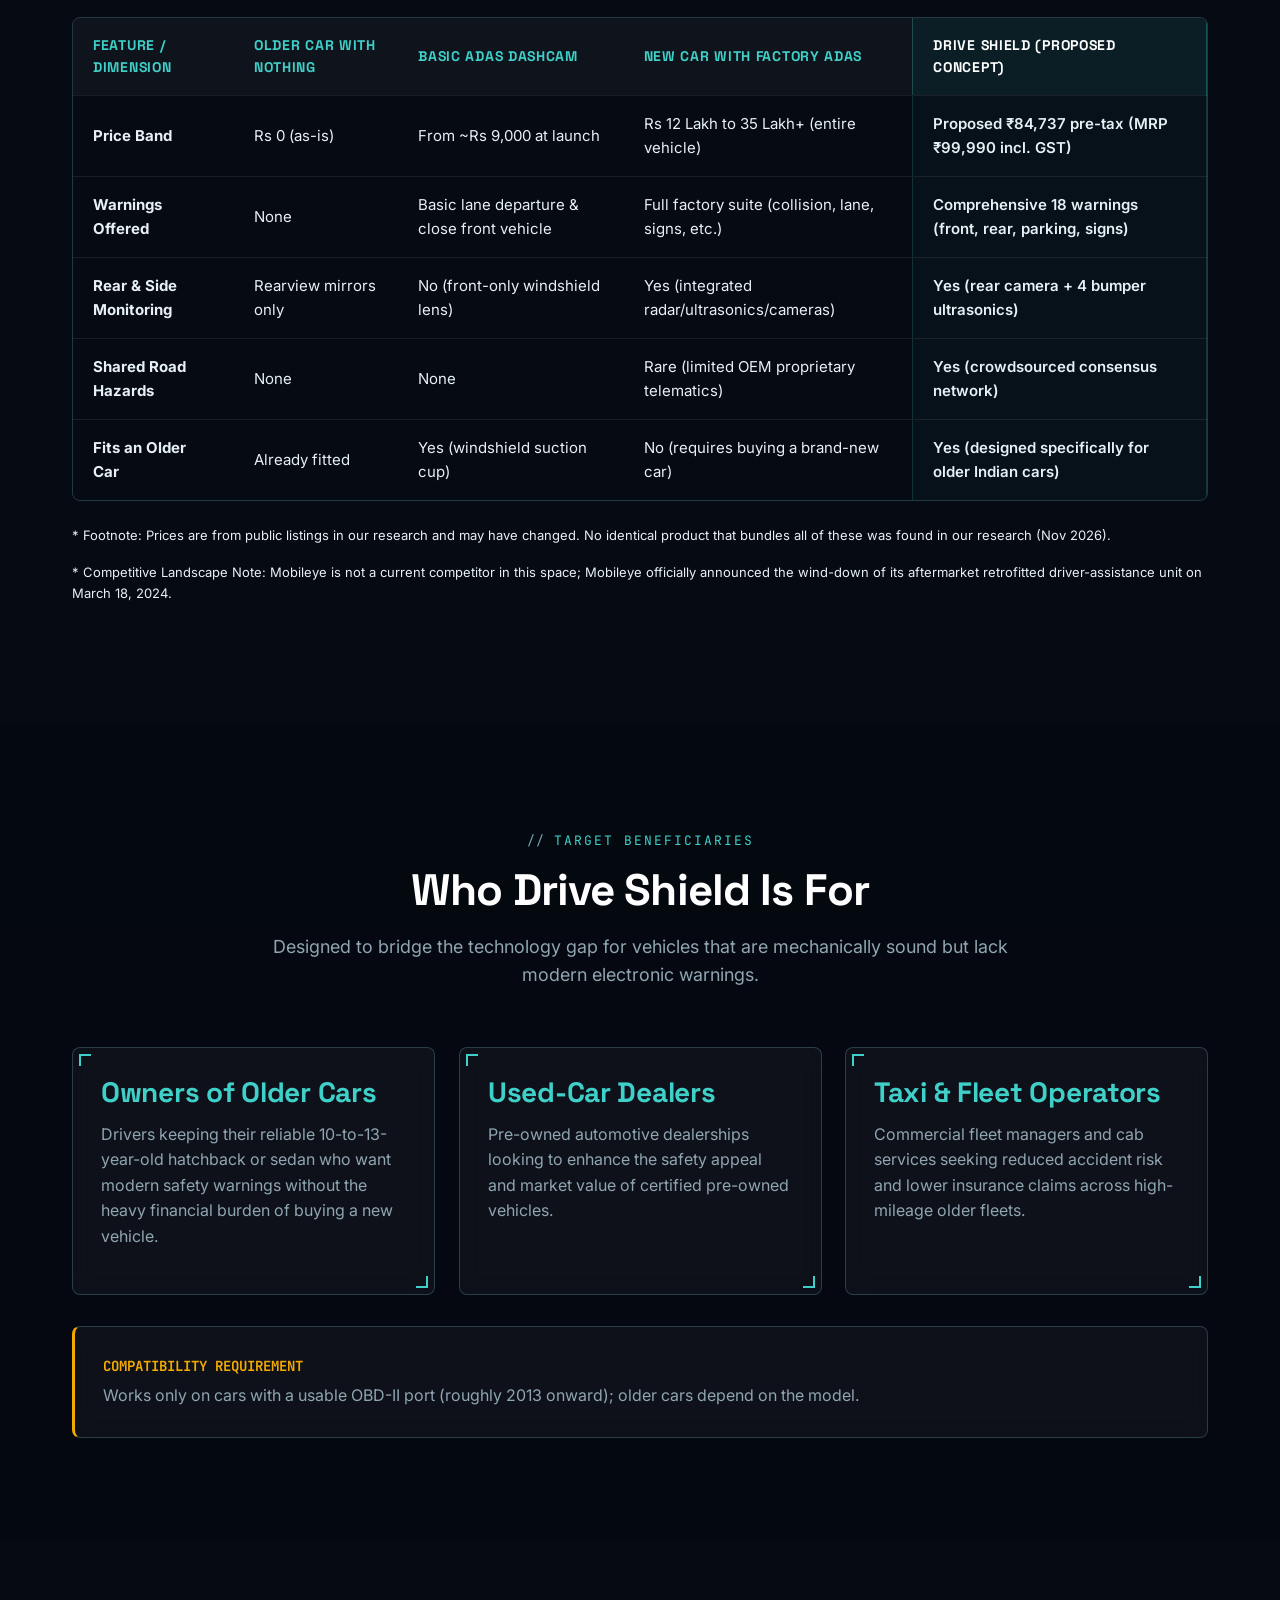
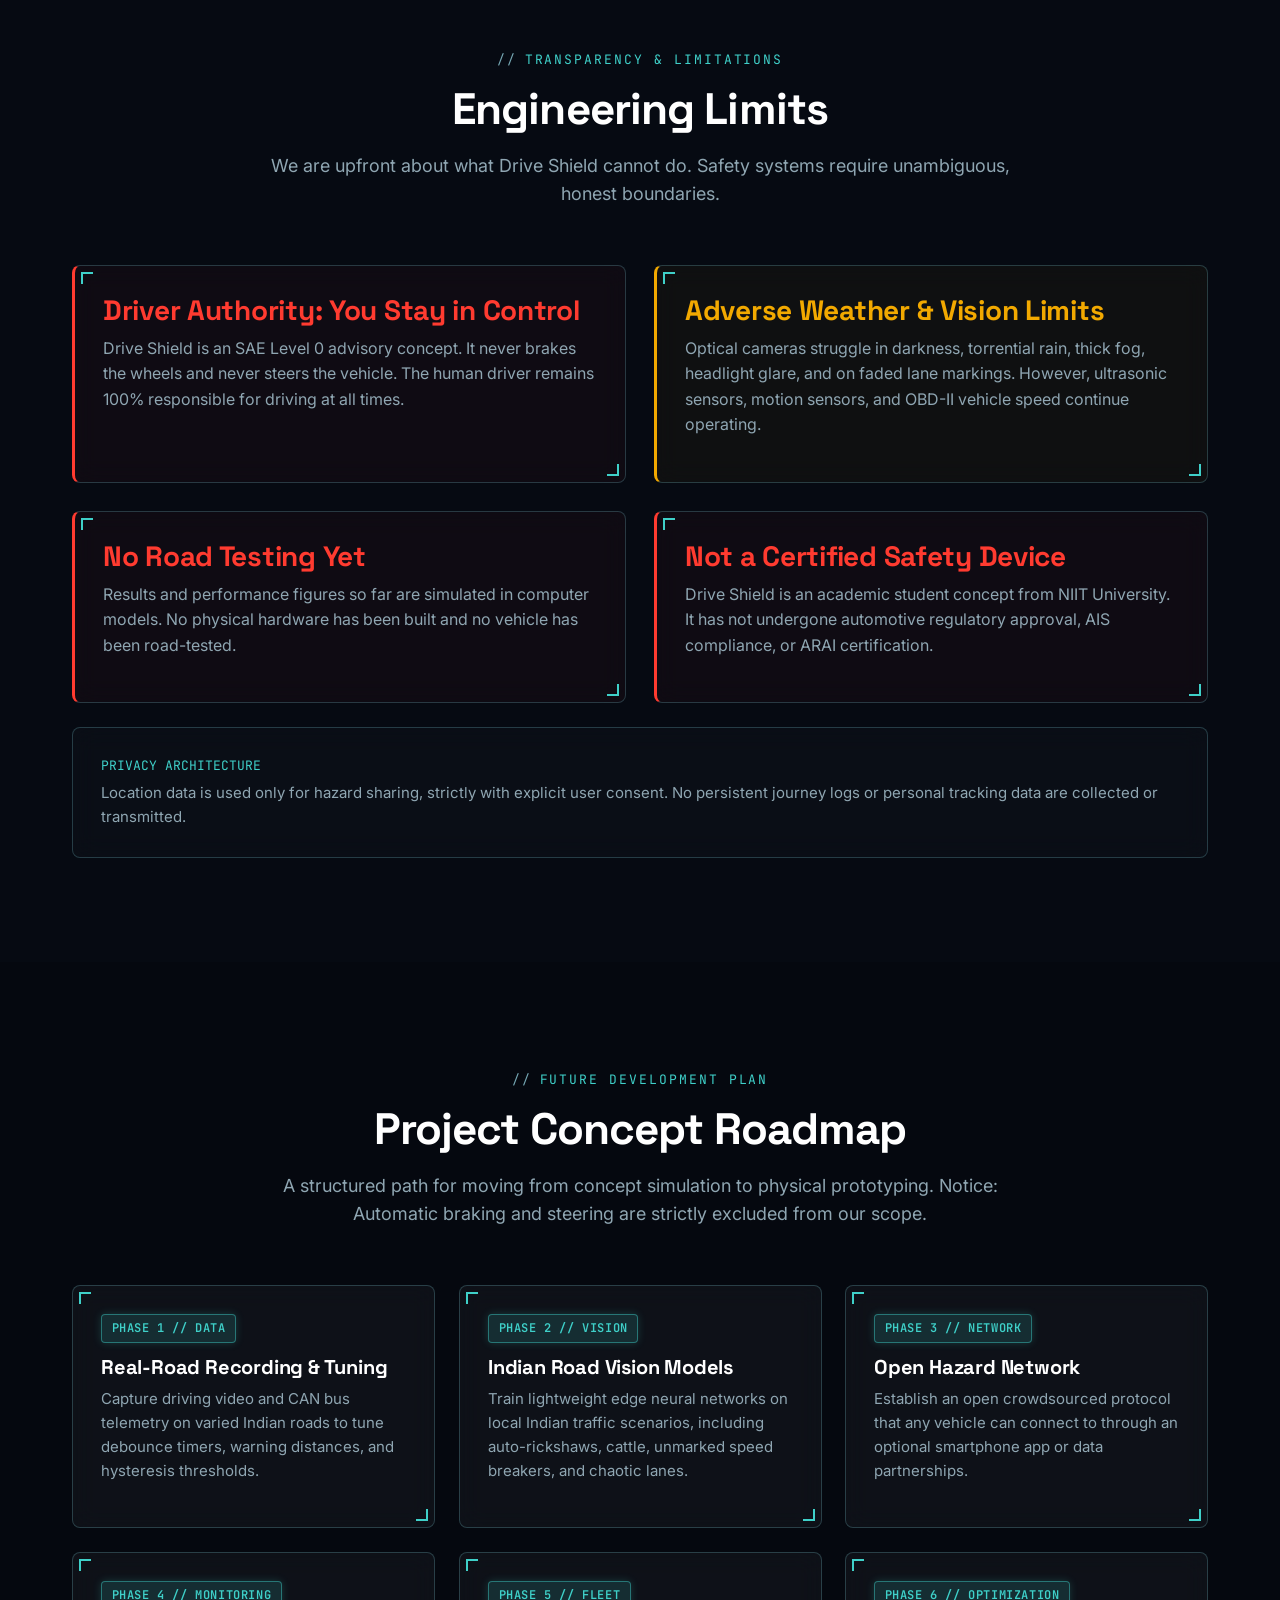
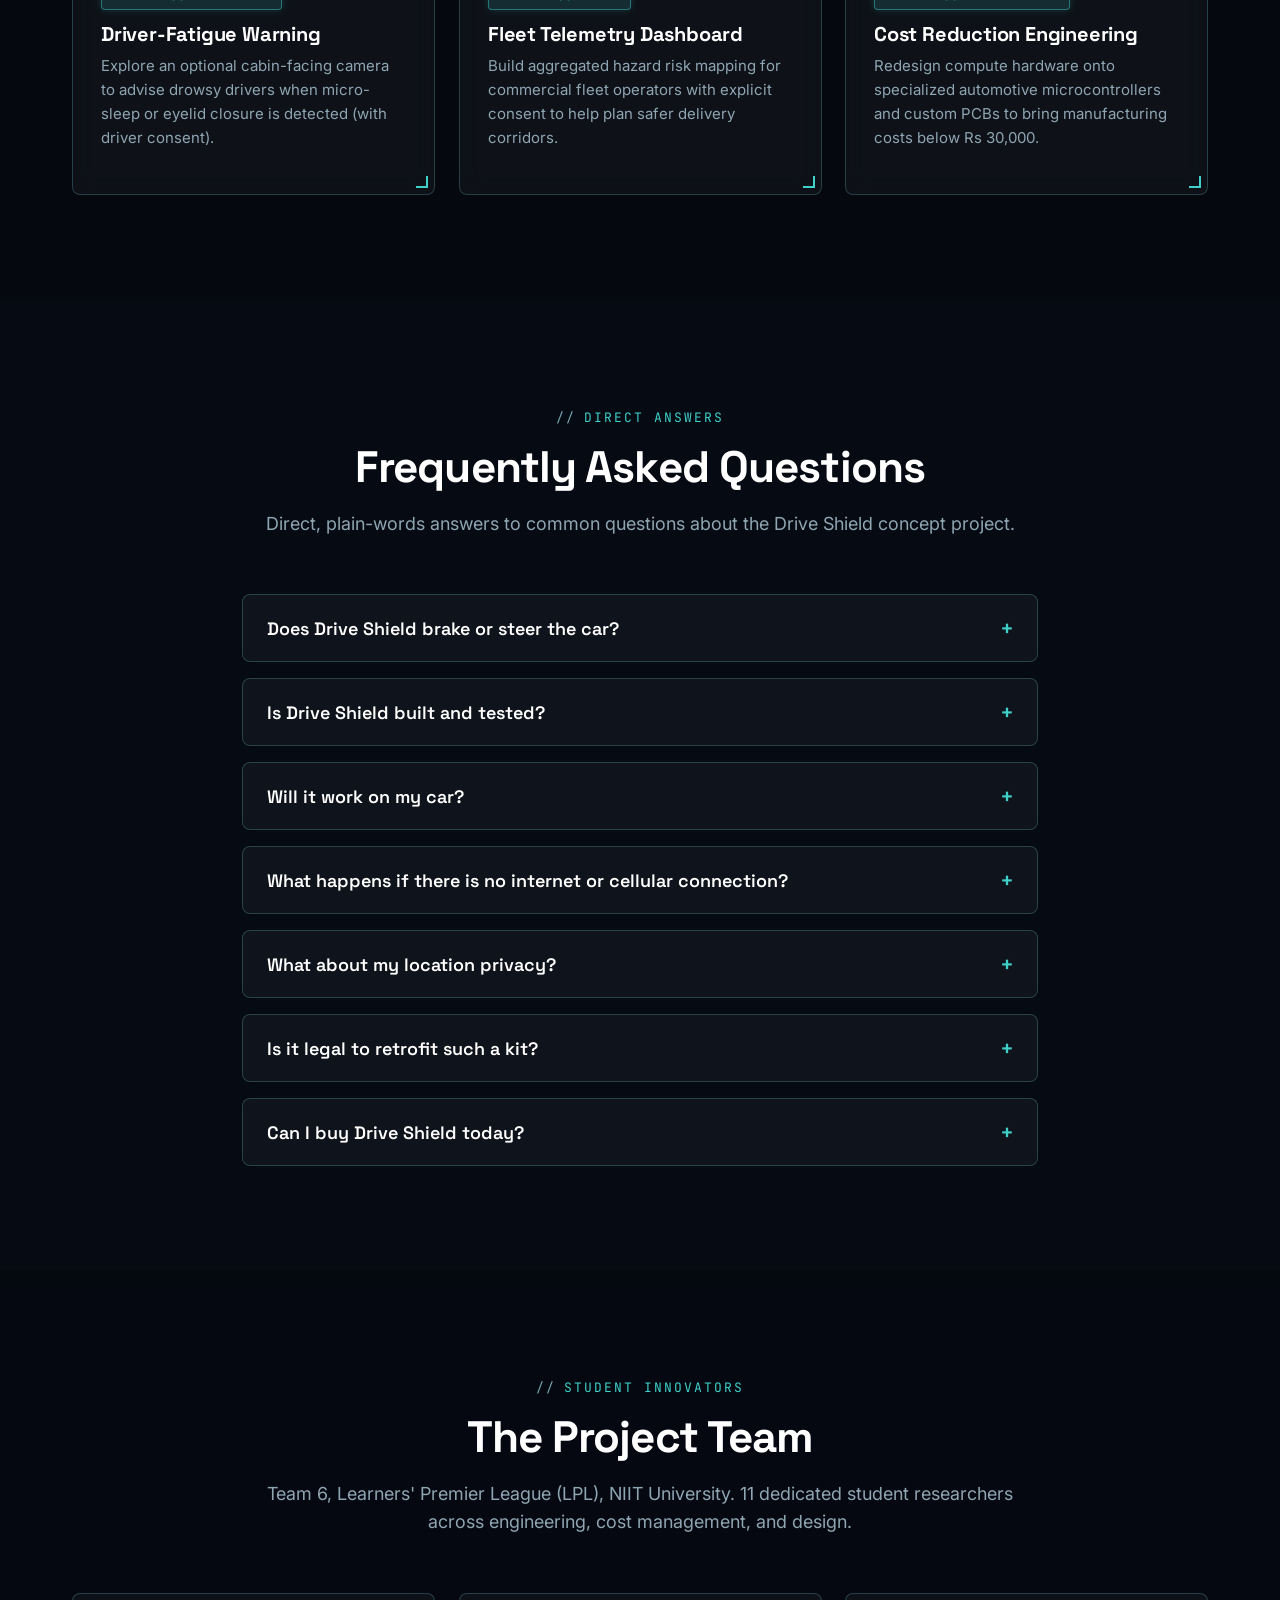
==== commit c28efd1f: "feat: complete product cost plan, MRP breakdown under Indian law, and buy menu pricing" ====
--- a/site/standalone.html
+++ b/site/standalone.html
@@ -3483,20 +3483,123 @@
         </div>
 
         <!-- Cost Summary Cards -->
-        <div class="cost-summary-strip reveal-on-scroll delay-1">
+        <div class="cost-summary-strip reveal-on-scroll delay-1" style="grid-template-columns: repeat(auto-fit, minmax(220px, 1fr));">
           <div class="cost-box">
-            <div class="cost-box-value">Rs 44,000 to 49,000</div>
-            <div class="cost-box-label">Estimated parts cost roughly (estimates, final figure being confirmed)</div>
+            <div class="cost-box-value">₹49,430</div>
+            <div class="cost-box-label">Bill of Materials (BOM Hardware)</div>
           </div>
           <div class="cost-box">
-            <div class="cost-box-value text-amber">Rs 55,000 to 70,000</div>
-            <div class="cost-box-label">Proposed retail (an estimate, not an offer)</div>
+            <div class="cost-box-value text-cyan">₹9,000</div>
+            <div class="cost-box-label">Marketing &amp; Acquisition (CAC per unit)</div>
+          </div>
+          <div class="cost-box">
+            <div class="cost-box-value">₹84,737</div>
+            <div class="cost-box-label">Base Ex-Tax Selling Price (Pre-GST)</div>
+          </div>
+          <div class="cost-box">
+            <div class="cost-box-value text-amber">₹99,990</div>
+            <div class="cost-box-label">Consumer MRP (Incl. 18% GST ₹15,253)</div>
           </div>
         </div>
 
-        <div class="text-center reveal-on-scroll delay-2" style="margin-top:1.5rem;">
+        <!-- Detailed Selling Price Breakdown -->
+        <div class="hud-panel reveal-on-scroll delay-2" style="margin-top:2rem;background:rgba(6,10,18,0.85);">
+          <div class="hud-brackets"></div>
+          <div style="display:flex;justify-content:space-between;align-items:center;margin-bottom:1rem;flex-wrap:wrap;gap:0.5rem;">
+            <h3 style="font-size:1.15rem;color:var(--text-white);margin-bottom:0;">Full Selling Price &amp; Profit Distribution Breakdown</h3>
+            <span class="badge badge-unique">Indian Tax &amp; Pilot Payroll Model</span>
+          </div>
+          <div class="table-responsive" style="margin-bottom:0;border:none;">
+            <table class="hud-table" style="min-width:600px;font-size:0.875rem;">
+              <thead>
+                <tr>
+                  <th scope="col">Cost Element</th>
+                  <th scope="col">Amount (₹)</th>
+                  <th scope="col">% of Base Price</th>
+                  <th scope="col">Operational Role / Justification</th>
+                </tr>
+              </thead>
+              <tbody>
+                <tr>
+                  <td><strong>Bill of Materials (BOM)</strong></td>
+                  <td>₹49,430</td>
+                  <td>58.3%</td>
+                  <td>Pi 5, cameras, ultrasonics, OBD-II, 7" screen, IMU, GPS/4G</td>
+                </tr>
+                <tr>
+                  <td><strong>Assembly &amp; QC Labor</strong></td>
+                  <td>₹2,500</td>
+                  <td>2.9%</td>
+                  <td>Bench testing &amp; electronics harness assembly (Pilot Role)</td>
+                </tr>
+                <tr>
+                  <td><strong>Packaging &amp; Fasteners</strong></td>
+                  <td>₹1,500</td>
+                  <td>1.8%</td>
+                  <td>EVA molded box, 3M VHB automotive brackets, cables</td>
+                </tr>
+                <tr>
+                  <td><strong>Marketing &amp; Customer Acquisition</strong></td>
+                  <td>₹9,000</td>
+                  <td>10.6%</td>
+                  <td>Digital campaigns, creator tests, automotive forums</td>
+                </tr>
+                <tr>
+                  <td><strong>4G M2M Telemetry &amp; Cloud (Yr 1)</strong></td>
+                  <td>₹2,000</td>
+                  <td>2.4%</td>
+                  <td>Airtel/Jio IoT SIM + AWS hazard consensus servers</td>
+                </tr>
+                <tr>
+                  <td><strong>Warranty &amp; Service Reserve</strong></td>
+                  <td>₹2,000</td>
+                  <td>2.4%</td>
+                  <td>12-month free component replacement buffer (4% RMA)</td>
+                </tr>
+                <tr>
+                  <td><strong>R&amp;D Team Salary Amortization</strong></td>
+                  <td>₹3,000</td>
+                  <td>3.5%</td>
+                  <td>Embedded, CV &amp; validation engineers (Pilot Stage Roles)</td>
+                </tr>
+                <tr>
+                  <td><strong>Installer / Dealer Margin</strong></td>
+                  <td>₹4,500</td>
+                  <td>5.3%</td>
+                  <td>Auto-electrician workshop installation &amp; retail incentive</td>
+                </tr>
+                <tr style="background:rgba(63,208,201,0.06);">
+                  <td><strong class="text-cyan">Company Operating Profit (EBITDA)</strong></td>
+                  <td><strong class="text-cyan">₹10,807</strong></td>
+                  <td><strong class="text-cyan">12.8%</strong></td>
+                  <td>Retained earnings for scaling, inventory &amp; ASIC development</td>
+                </tr>
+                <tr style="font-weight:700;border-top:2px solid var(--border-hud);">
+                  <td>Base Selling Price (Pre-Tax)</td>
+                  <td>₹84,737</td>
+                  <td>100.0%</td>
+                  <td>Invoice value before statutory indirect taxes</td>
+                </tr>
+                <tr>
+                  <td>Statutory GST (18%)</td>
+                  <td>₹15,253</td>
+                  <td>18.0%</td>
+                  <td>Under HSN 8708/8526 (CGST ₹7,626.50 + SGST ₹7,626.50)</td>
+                </tr>
+                <tr style="background:rgba(242,169,0,0.08);font-size:1rem;font-weight:800;">
+                  <td style="color:var(--alert-advisory);">Final Consumer MRP</td>
+                  <td style="color:var(--alert-advisory);">₹99,990</td>
+                  <td style="color:var(--alert-advisory);">118.0%</td>
+                  <td style="color:var(--text-white);">Maximum Retail Price (All Taxes Included)</td>
+                </tr>
+              </tbody>
+            </table>
+          </div>
+        </div>
+
+        <div class="text-center reveal-on-scroll delay-3" style="margin-top:1.5rem;">
           <p class="text-muted" style="font-size:0.875rem;">
-            <strong>Not included:</strong> SIM data, cloud hosting, assembly, installation, warranty, GST.
+            Calculated under Indian GST Law (18% on automotive safety electronics) with a 1-year warranty reserve, cloud consensus data, and certified workshop installation allowance.
           </p>
         </div>
       </div>
@@ -3530,7 +3633,7 @@
                 <td>Rs 0 (as-is)</td>
                 <td>From ~Rs 9,000 at launch</td>
                 <td>Rs 12 Lakh to 35 Lakh+ (entire vehicle)</td>
-                <td class="highlight-col">Proposed ~Rs 55k–70k (kit estimate)</td>
+                <td class="highlight-col">Proposed ₹84,737 pre-tax (MRP ₹99,990 incl. GST)</td>
               </tr>
               <tr>
                 <td><strong>Warnings Offered</strong></td>
@@ -4137,9 +4240,9 @@
             </ul>
 
             <div class="compat-price-box">
-              <div style="font-size:0.75rem;color:var(--text-muted);text-transform:uppercase;margin-bottom:0.25rem;">Unit Pricing</div>
+              <div style="font-size:0.75rem;color:var(--text-muted);text-transform:uppercase;margin-bottom:0.25rem;">Unit Pricing (Inclusive of Taxes)</div>
               <div id="compat-price-display" style="font-size:1.05rem;font-weight:700;">
-                <span class="text-cyan">Price: Cost to be confirmed by team</span>
+                <span class="text-cyan" style="font-size:1.15rem;font-weight:700;">₹99,990</span> <span style="font-size:0.8125rem;color:var(--text-muted);">(Base ₹84,737 + 18% GST)</span>
               </div>
             </div>
 
@@ -5968,15 +6071,16 @@
         `I have verified my vehicle compatibility on your site:\n` +
         `- Vehicle: ${brand} ${model}\n` +
         `- Manufacturing Year: ${year}\n` +
-        `- Status: 100% Compatible\n\n` +
+        `- Status: 100% Compatible\n` +
+        `- Unit Price: ₹99,990 (MRP All Taxes Incl.)\n\n` +
         `I would like to place an order / reserve a Drive Shield Retrofit Kit.\n` +
-        `Please share the finalized price and delivery details.\n\n` +
+        `Please confirm my reservation and coordinate shipping/installation.\n\n` +
         `Thank you!`
       );
       orderBtn.href = `mailto:${CONTACT_EMAIL}?subject=${subject}&body=${body}`;
 
       if (priceDisplay) {
-        priceDisplay.innerHTML = `<span class="text-cyan">Price: Cost to be confirmed by team</span> (Reservation open)`;
+        priceDisplay.innerHTML = `<span class="text-cyan" style="font-size:1.15rem;font-weight:700;">₹99,990</span> <span style="font-size:0.8125rem;color:var(--text-muted);">(Base ₹84,737 + 18% GST)</span>`;
       }
 
     } else if (status === 'CONDITIONAL') {
@@ -5997,13 +6101,14 @@
       const body = encodeURIComponent(
         `Hello Team 6 / Drive Shield,\n\n` +
         `I checked compatibility for my ${brand} ${model} (${year}).\n` +
-        `It has conditional OBD-II status. I would like assistance confirming port pinouts and placing an order.\n\n` +
-        `Please contact me with final pricing and hardware options.`
+        `It has conditional OBD-II status. I would like assistance confirming port pinouts and placing an order.\n` +
+        `- Target Price: ₹99,990 (MRP All Taxes Incl.)\n\n` +
+        `Please contact me with hardware inspection and order options.`
       );
       orderBtn.href = `mailto:${CONTACT_EMAIL}?subject=${subject}&body=${body}`;
 
       if (priceDisplay) {
-        priceDisplay.innerHTML = `<span class="text-amber">Price: Cost to be confirmed by team</span> (Pre-order pending port check)`;
+        priceDisplay.innerHTML = `<span class="text-amber" style="font-size:1.15rem;font-weight:700;">₹99,990</span> <span style="font-size:0.8125rem;color:var(--text-muted);">(Pre-order pending port check)</span>`;
       }
 
     } else {
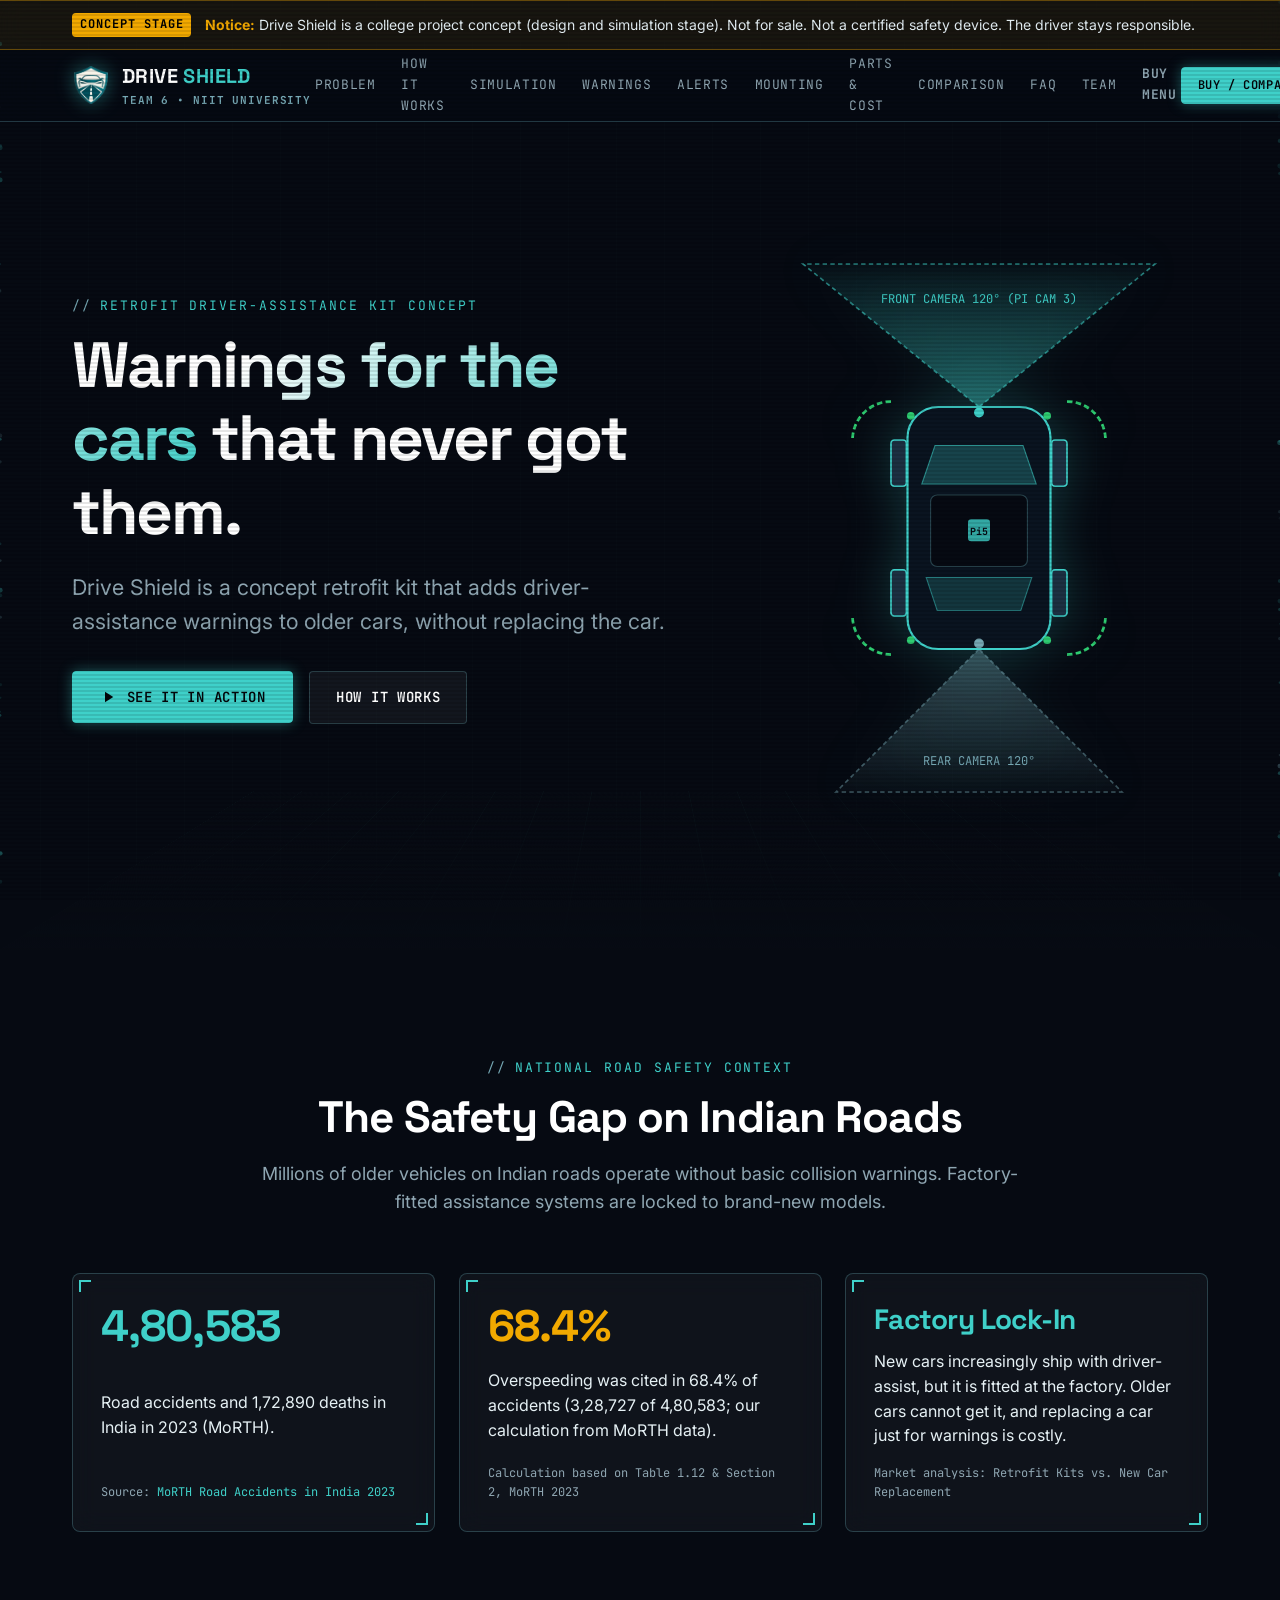
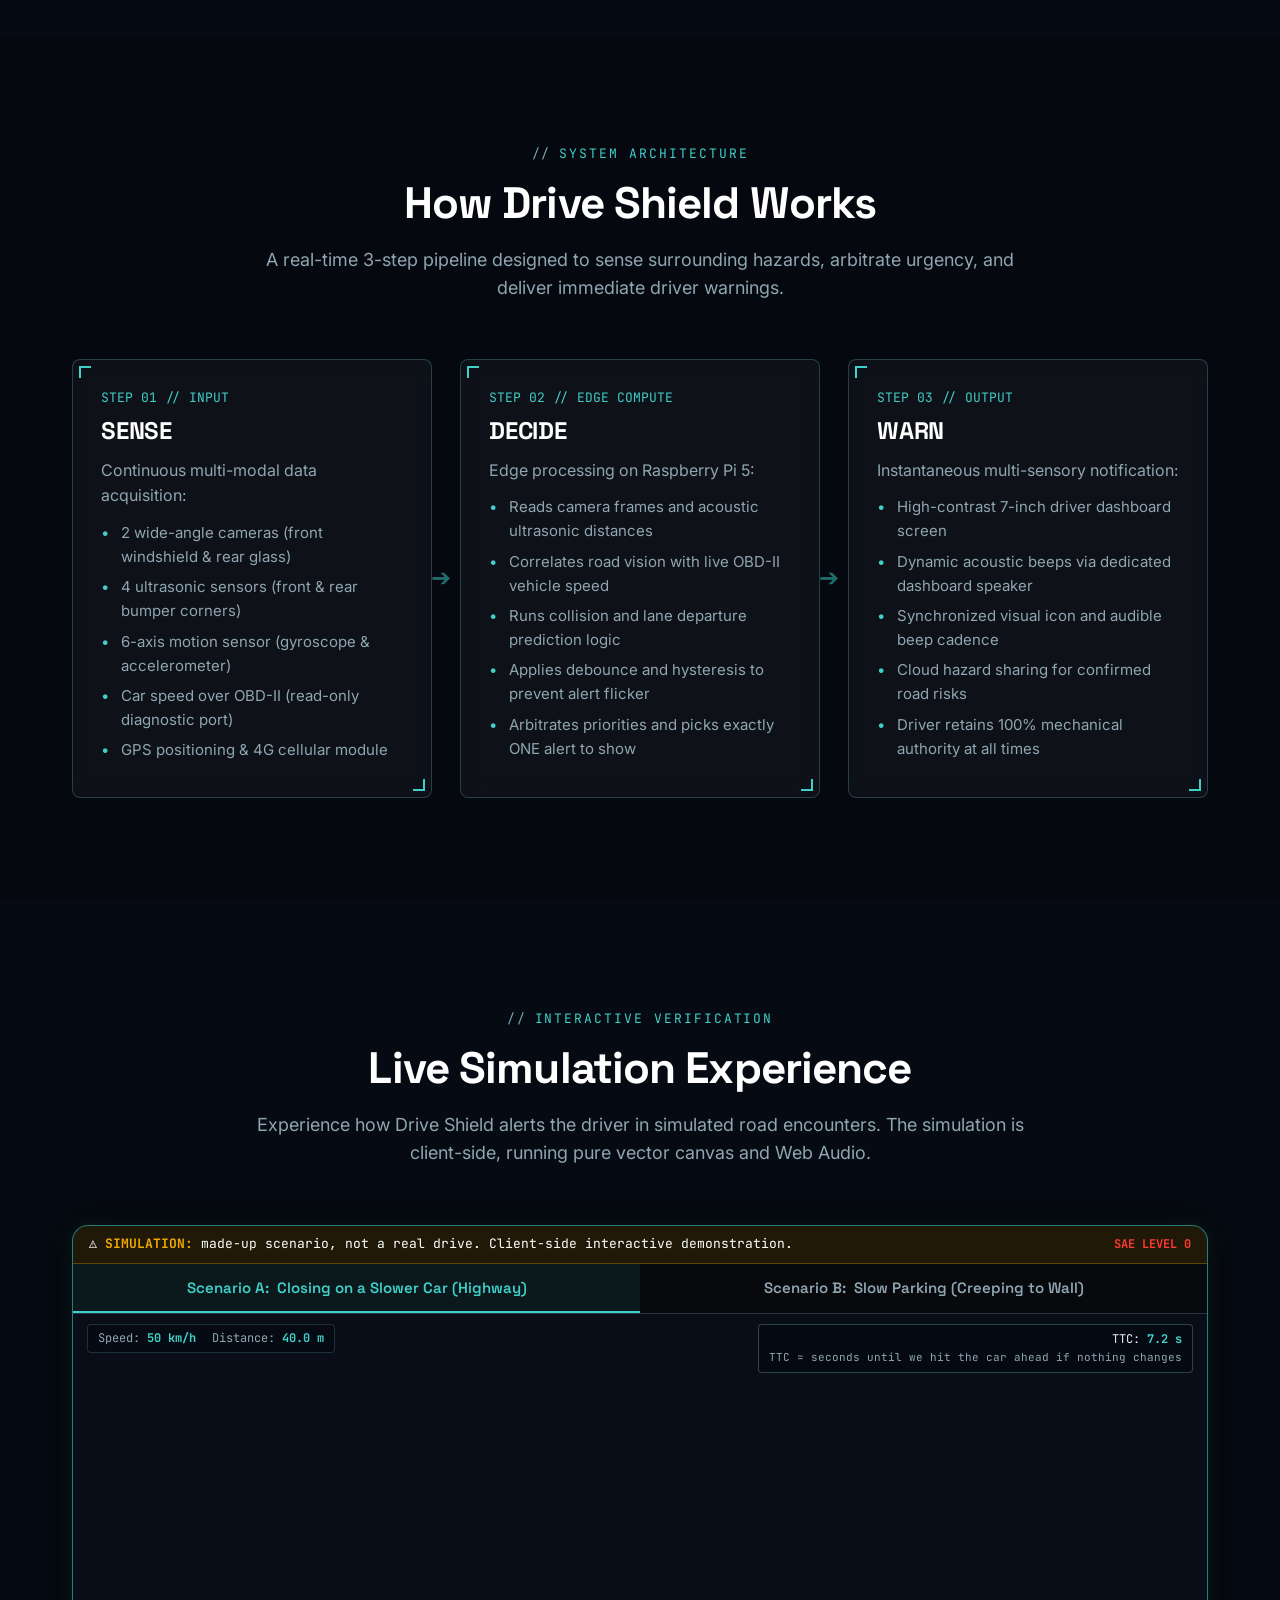
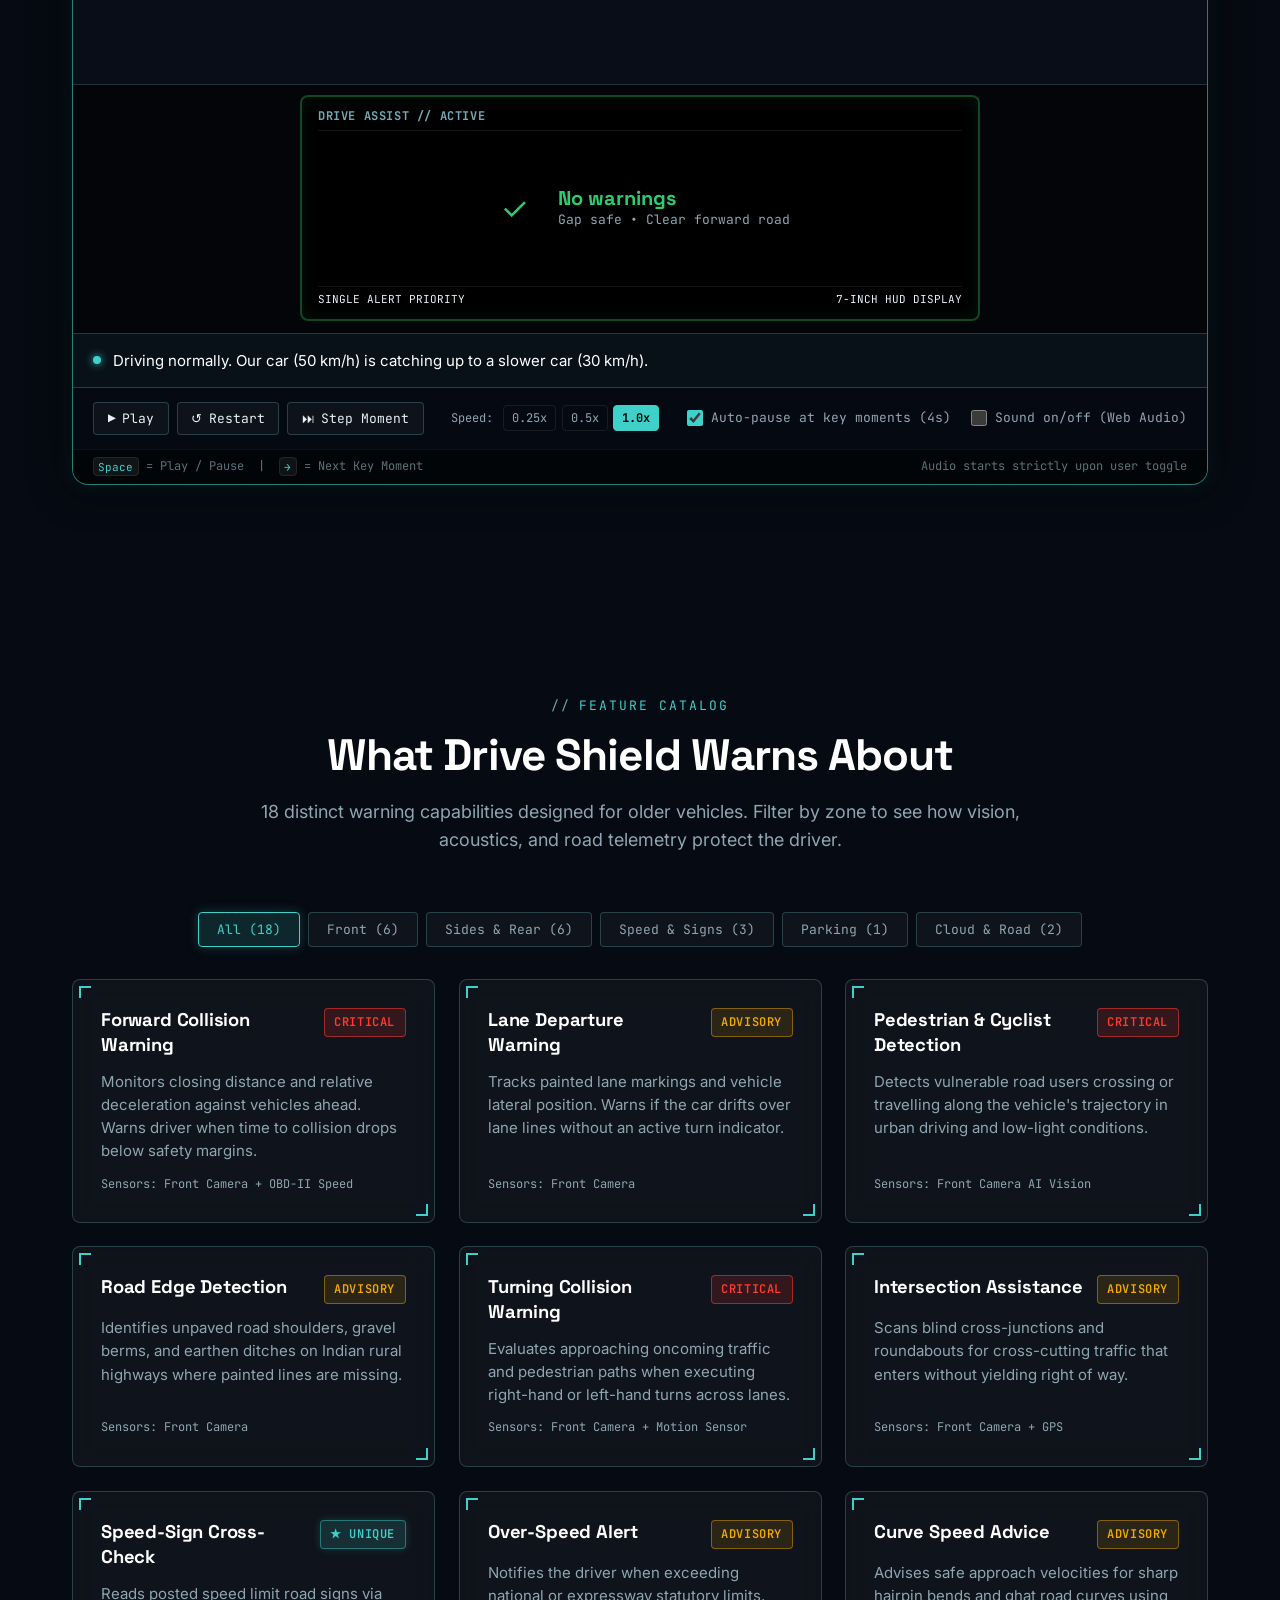
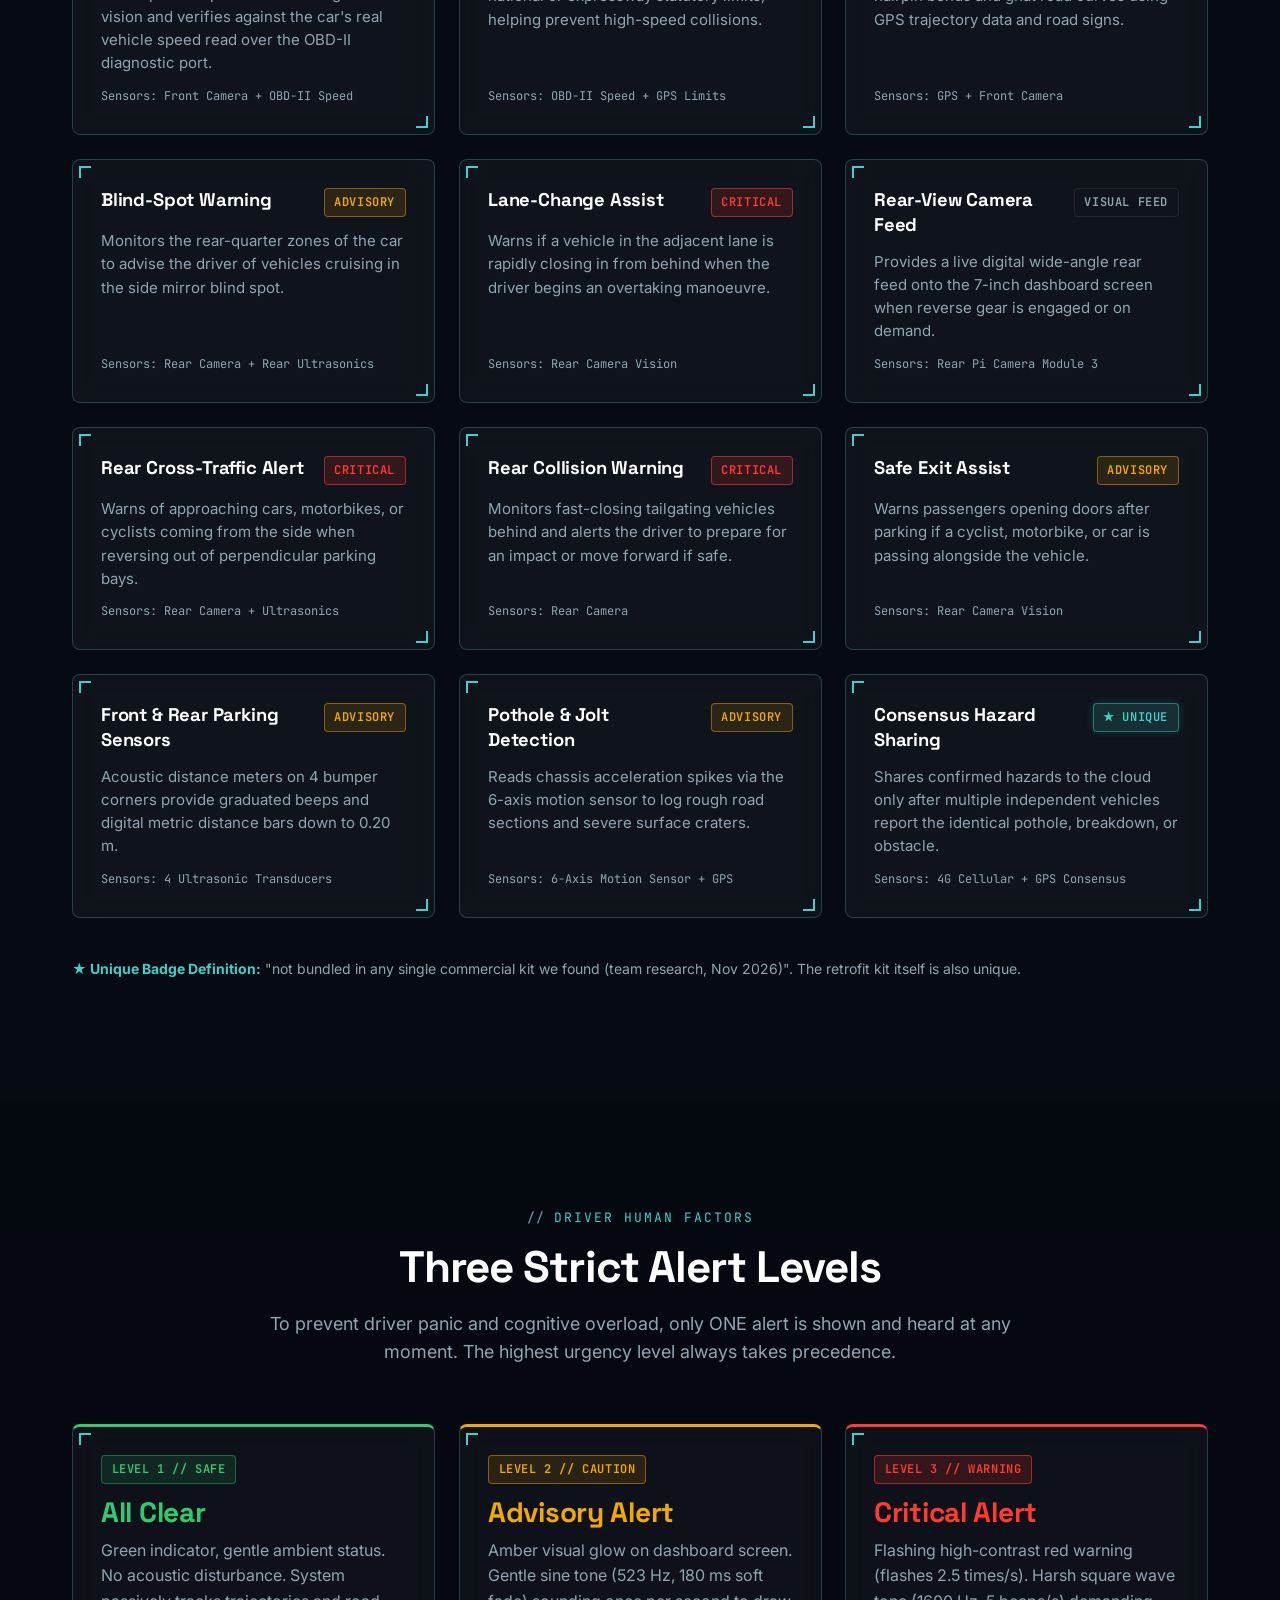
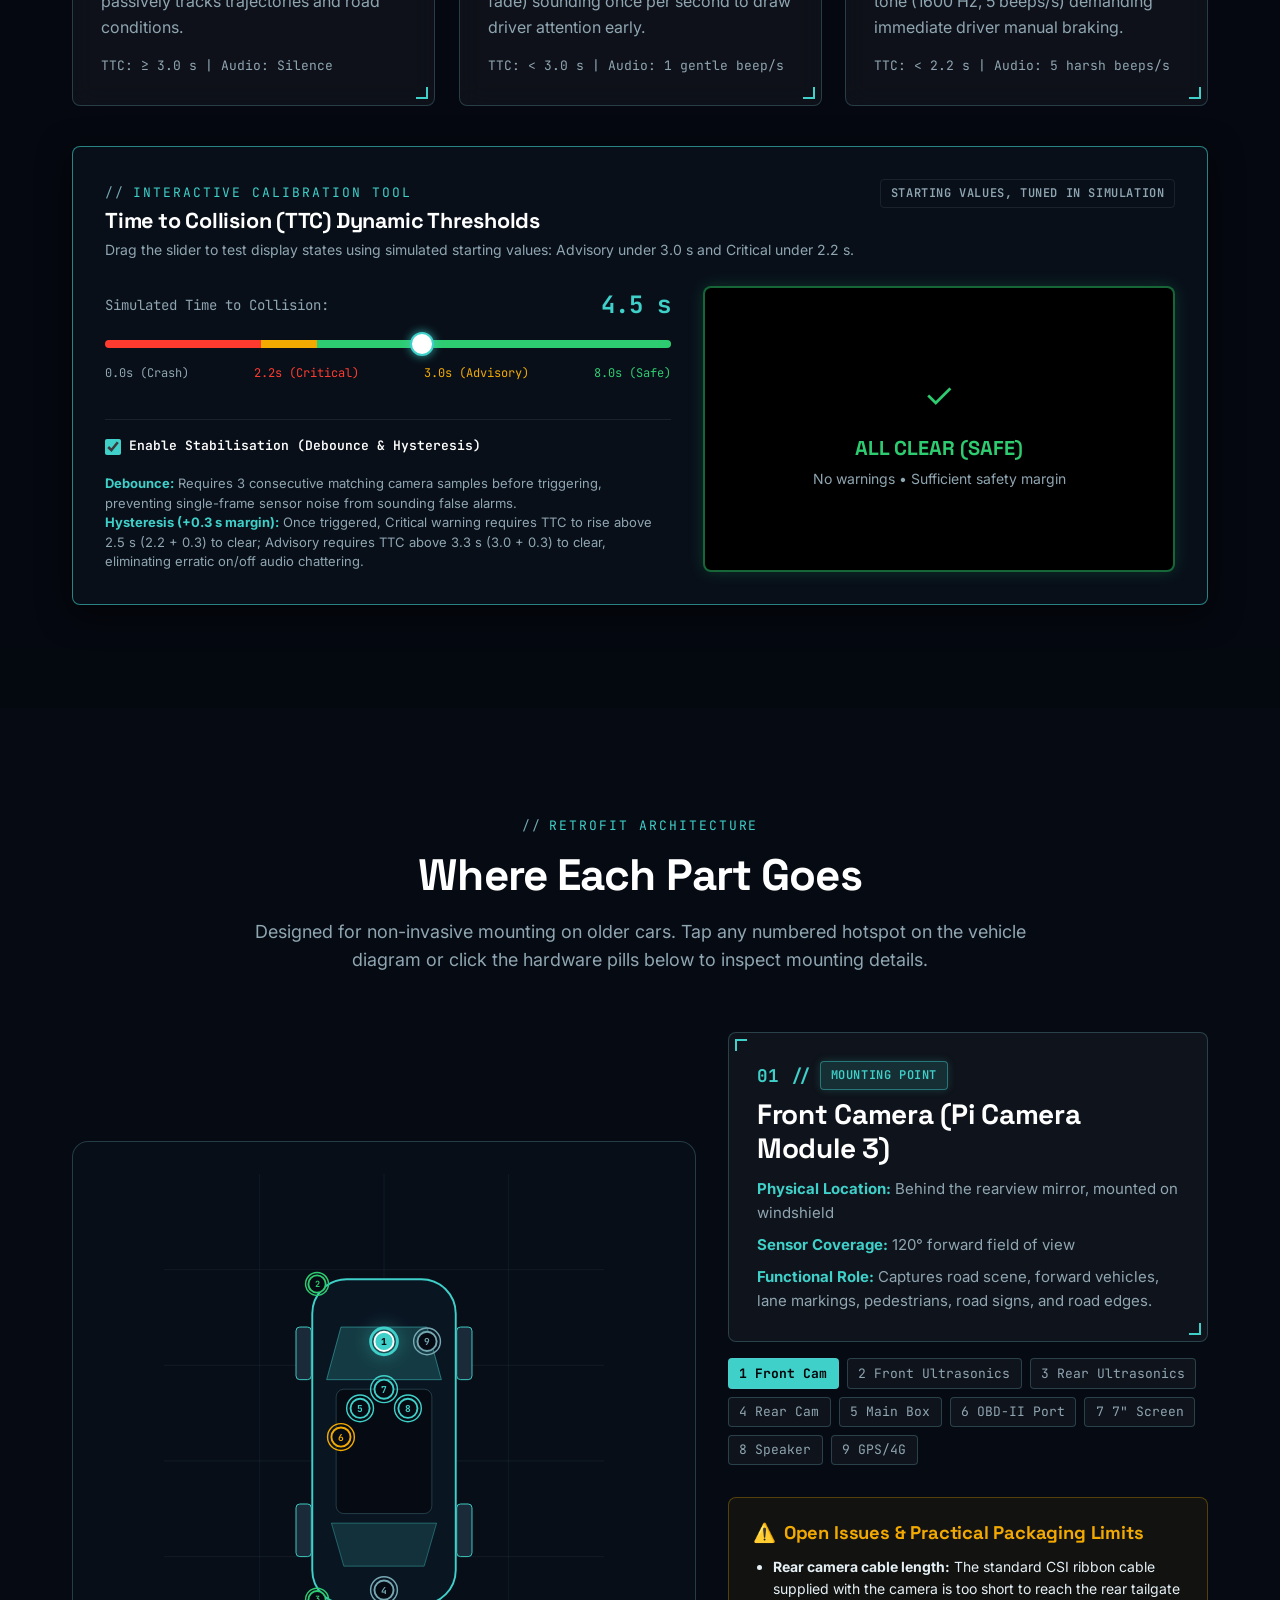
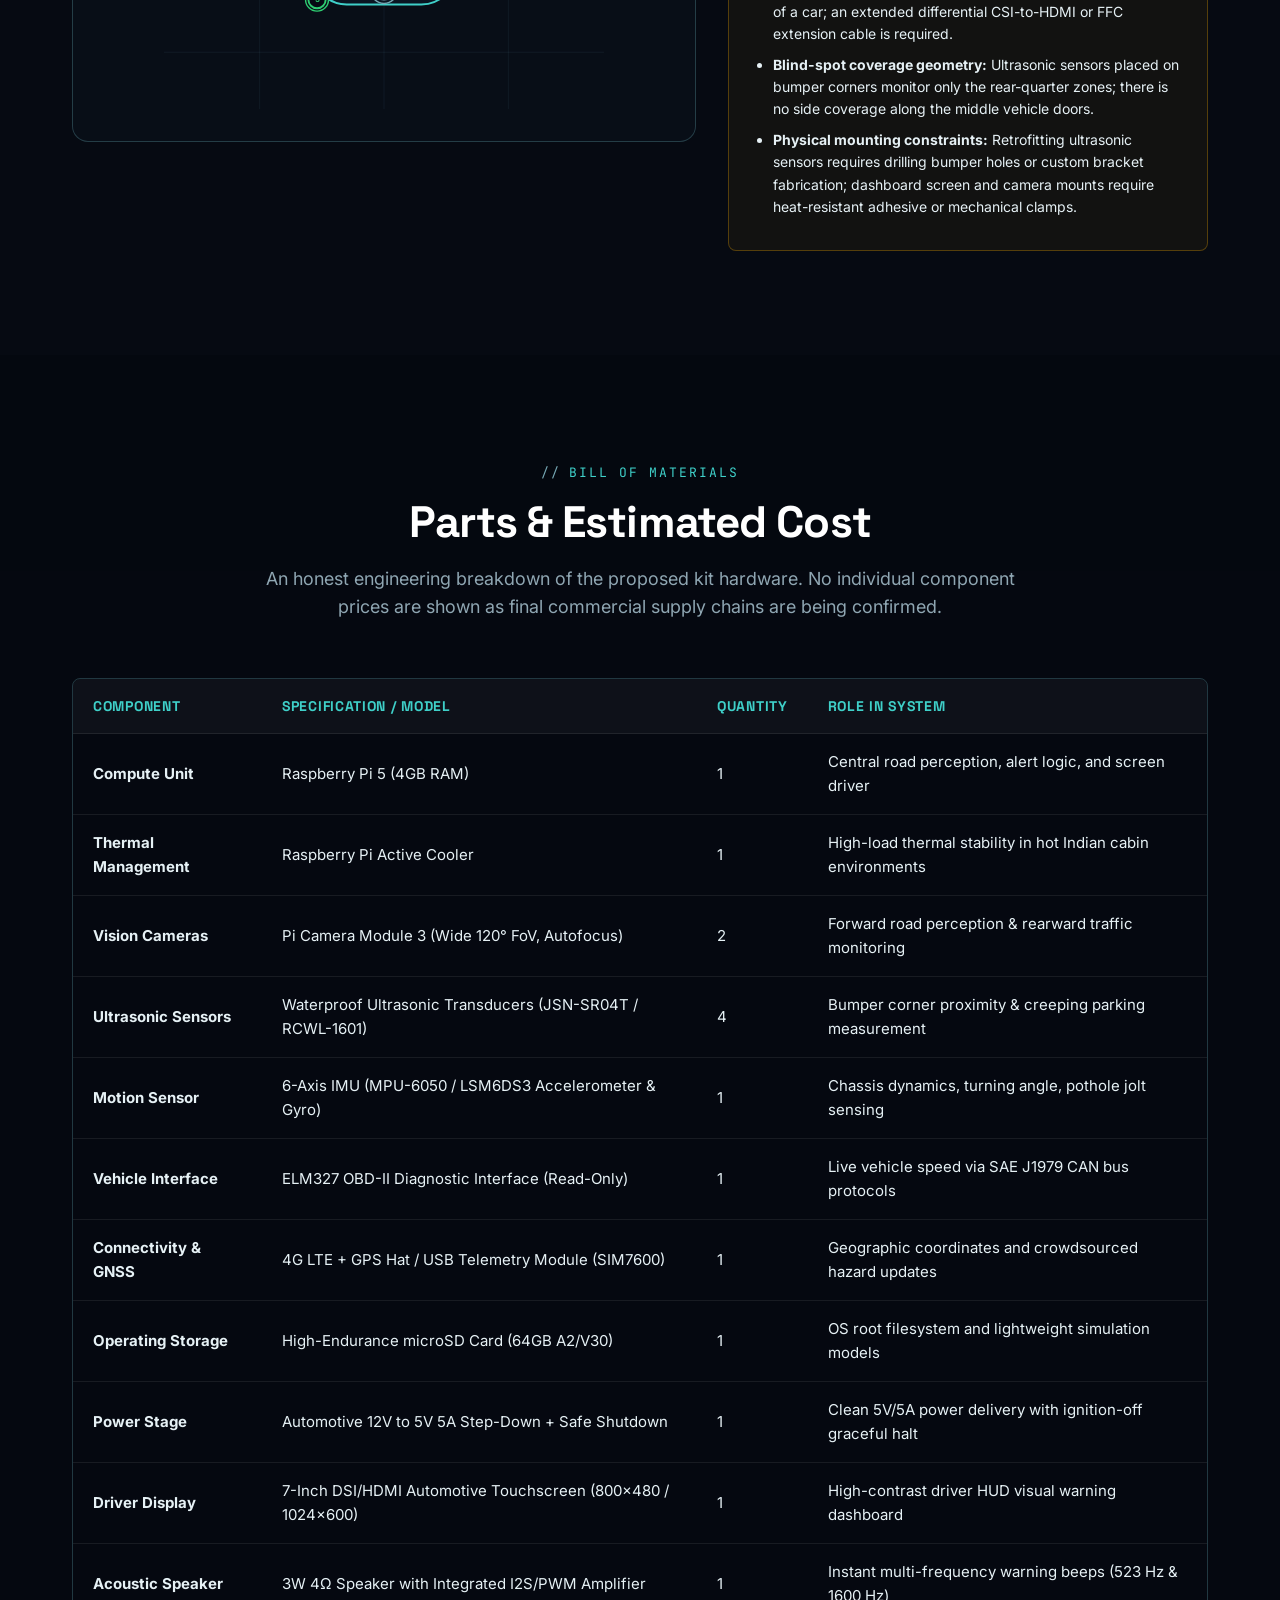
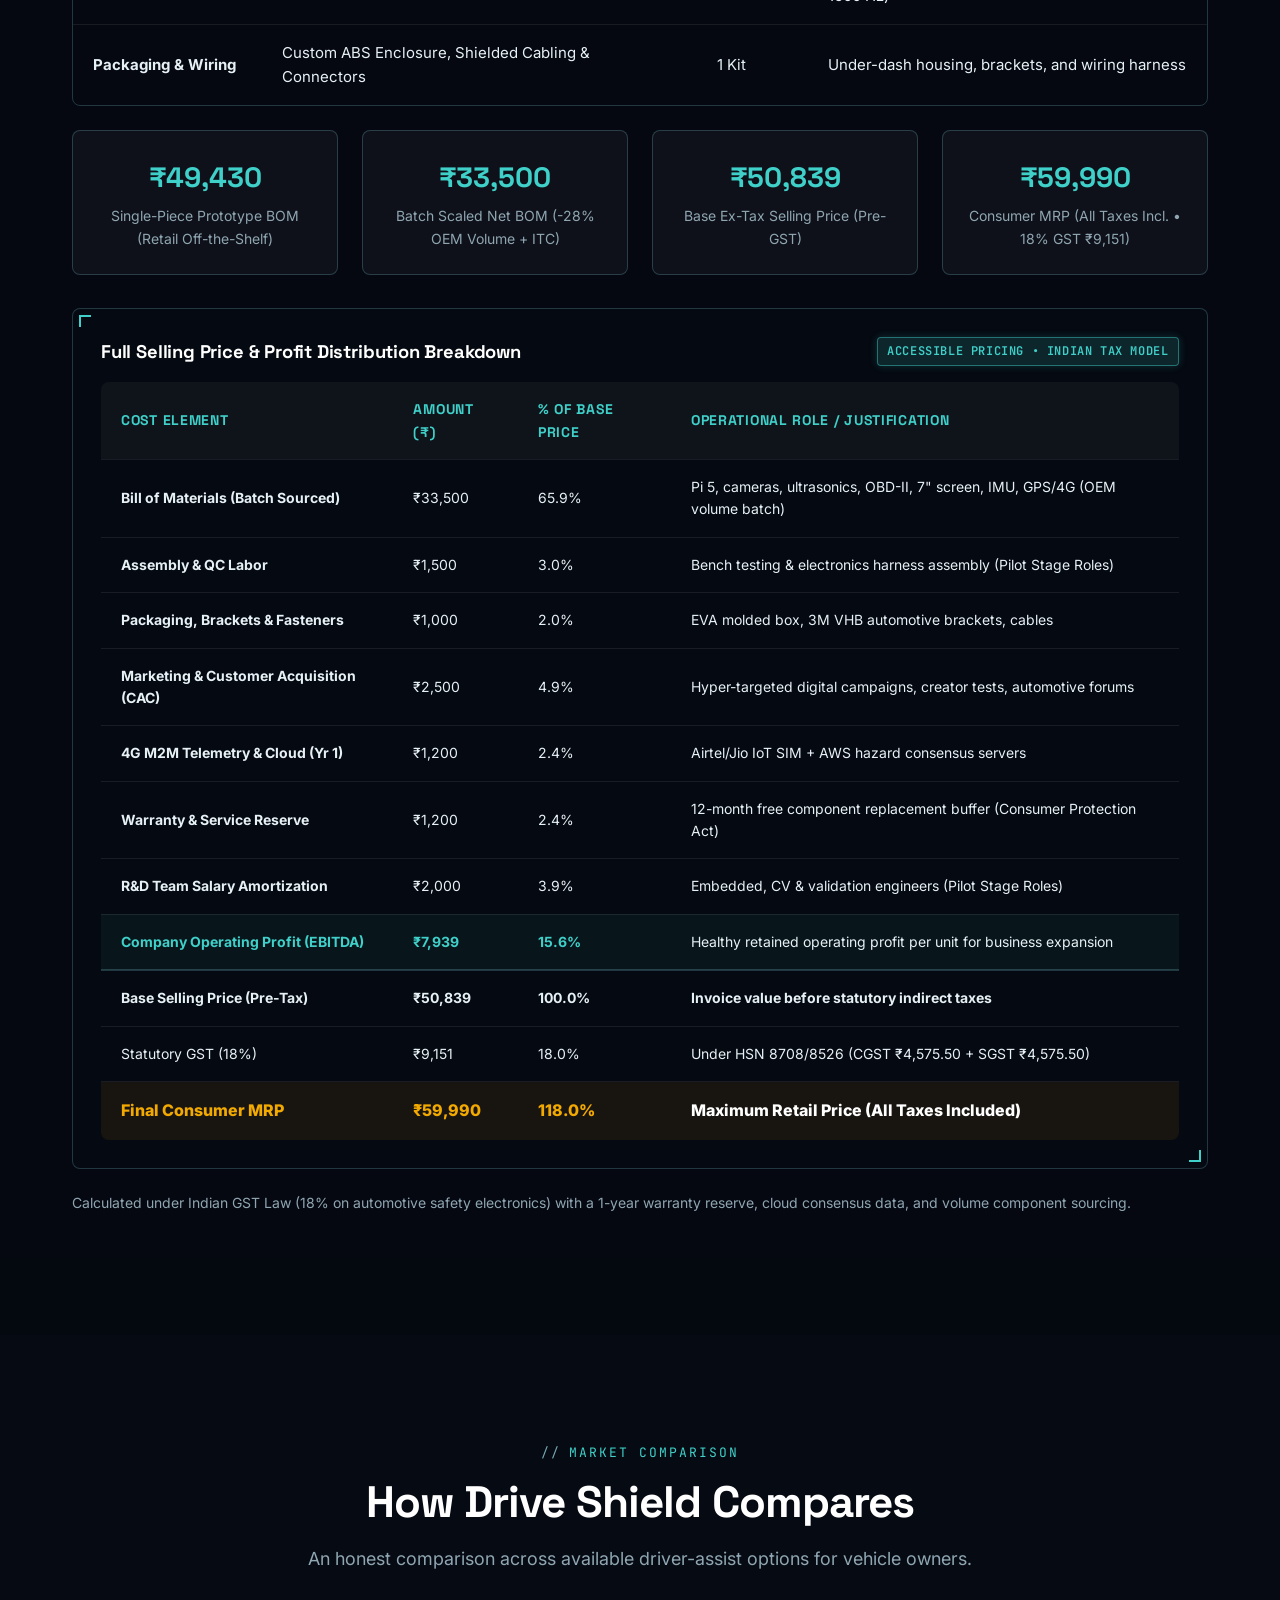
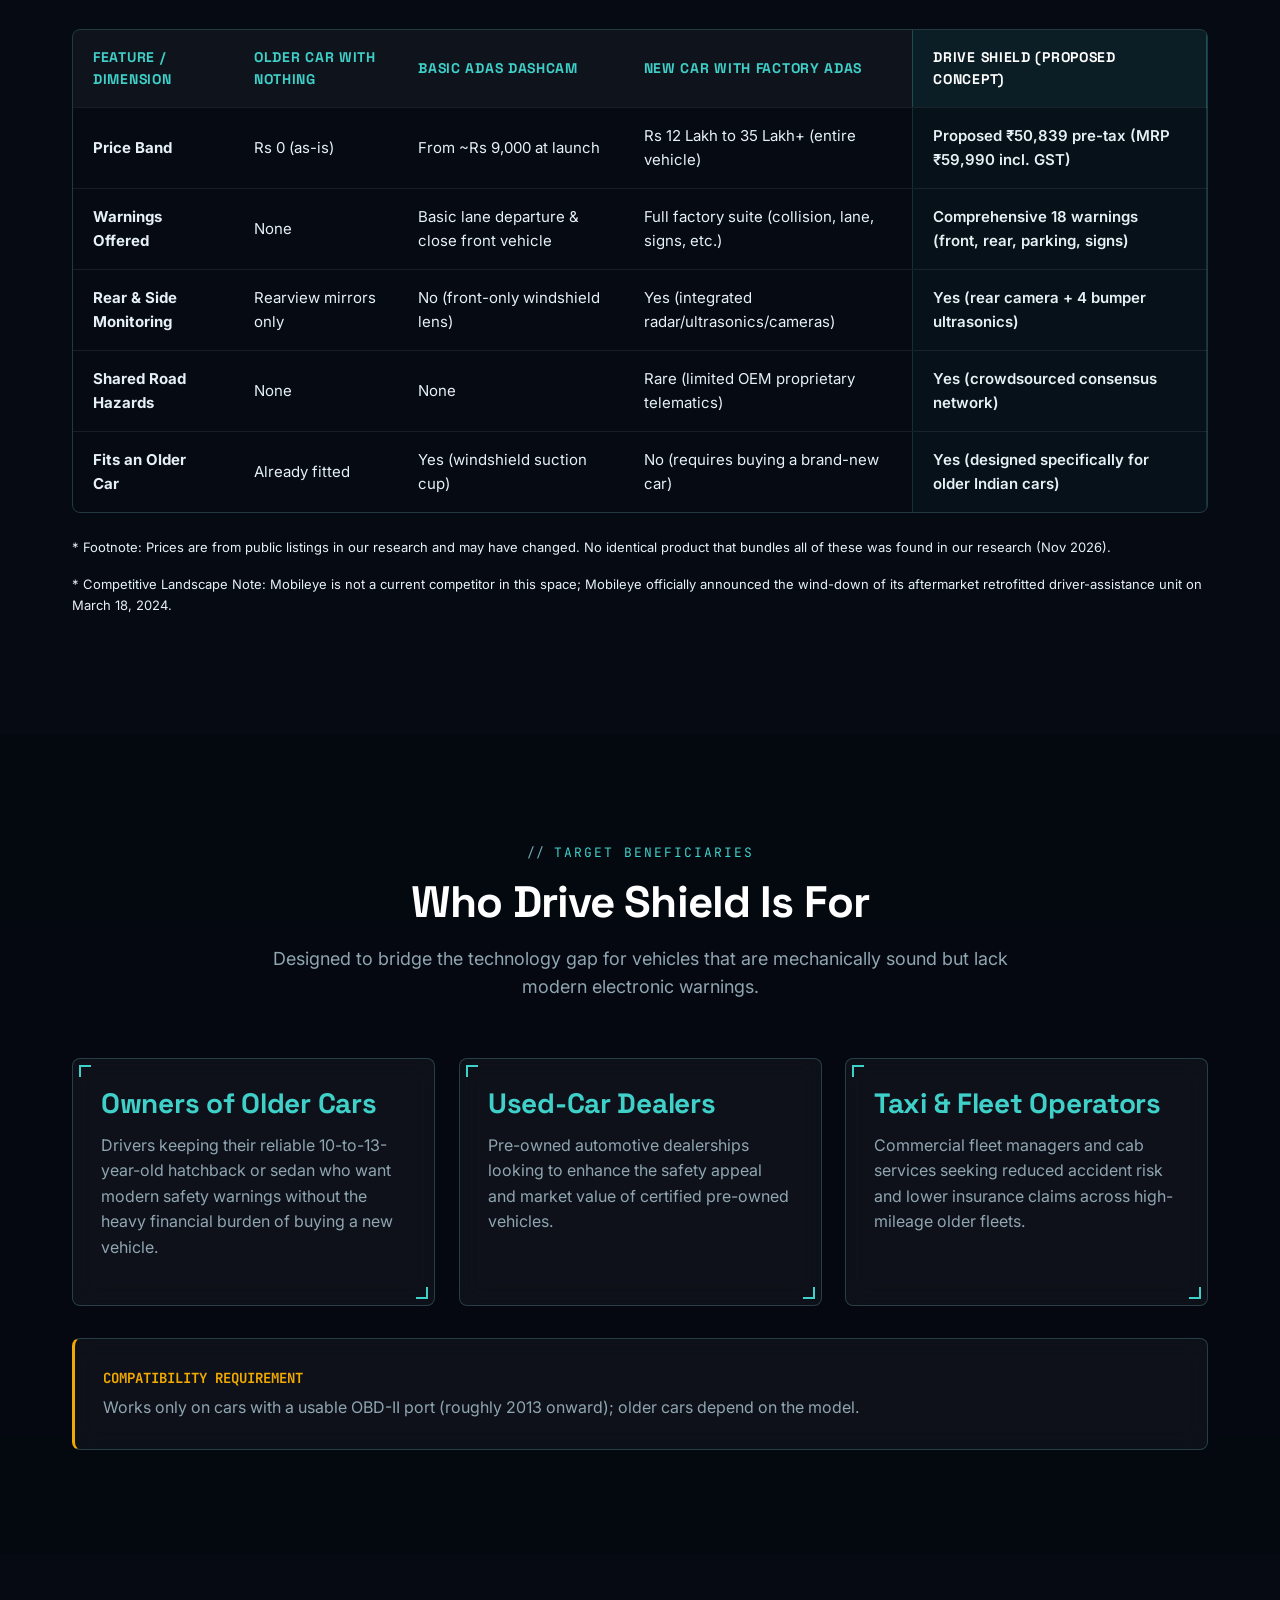
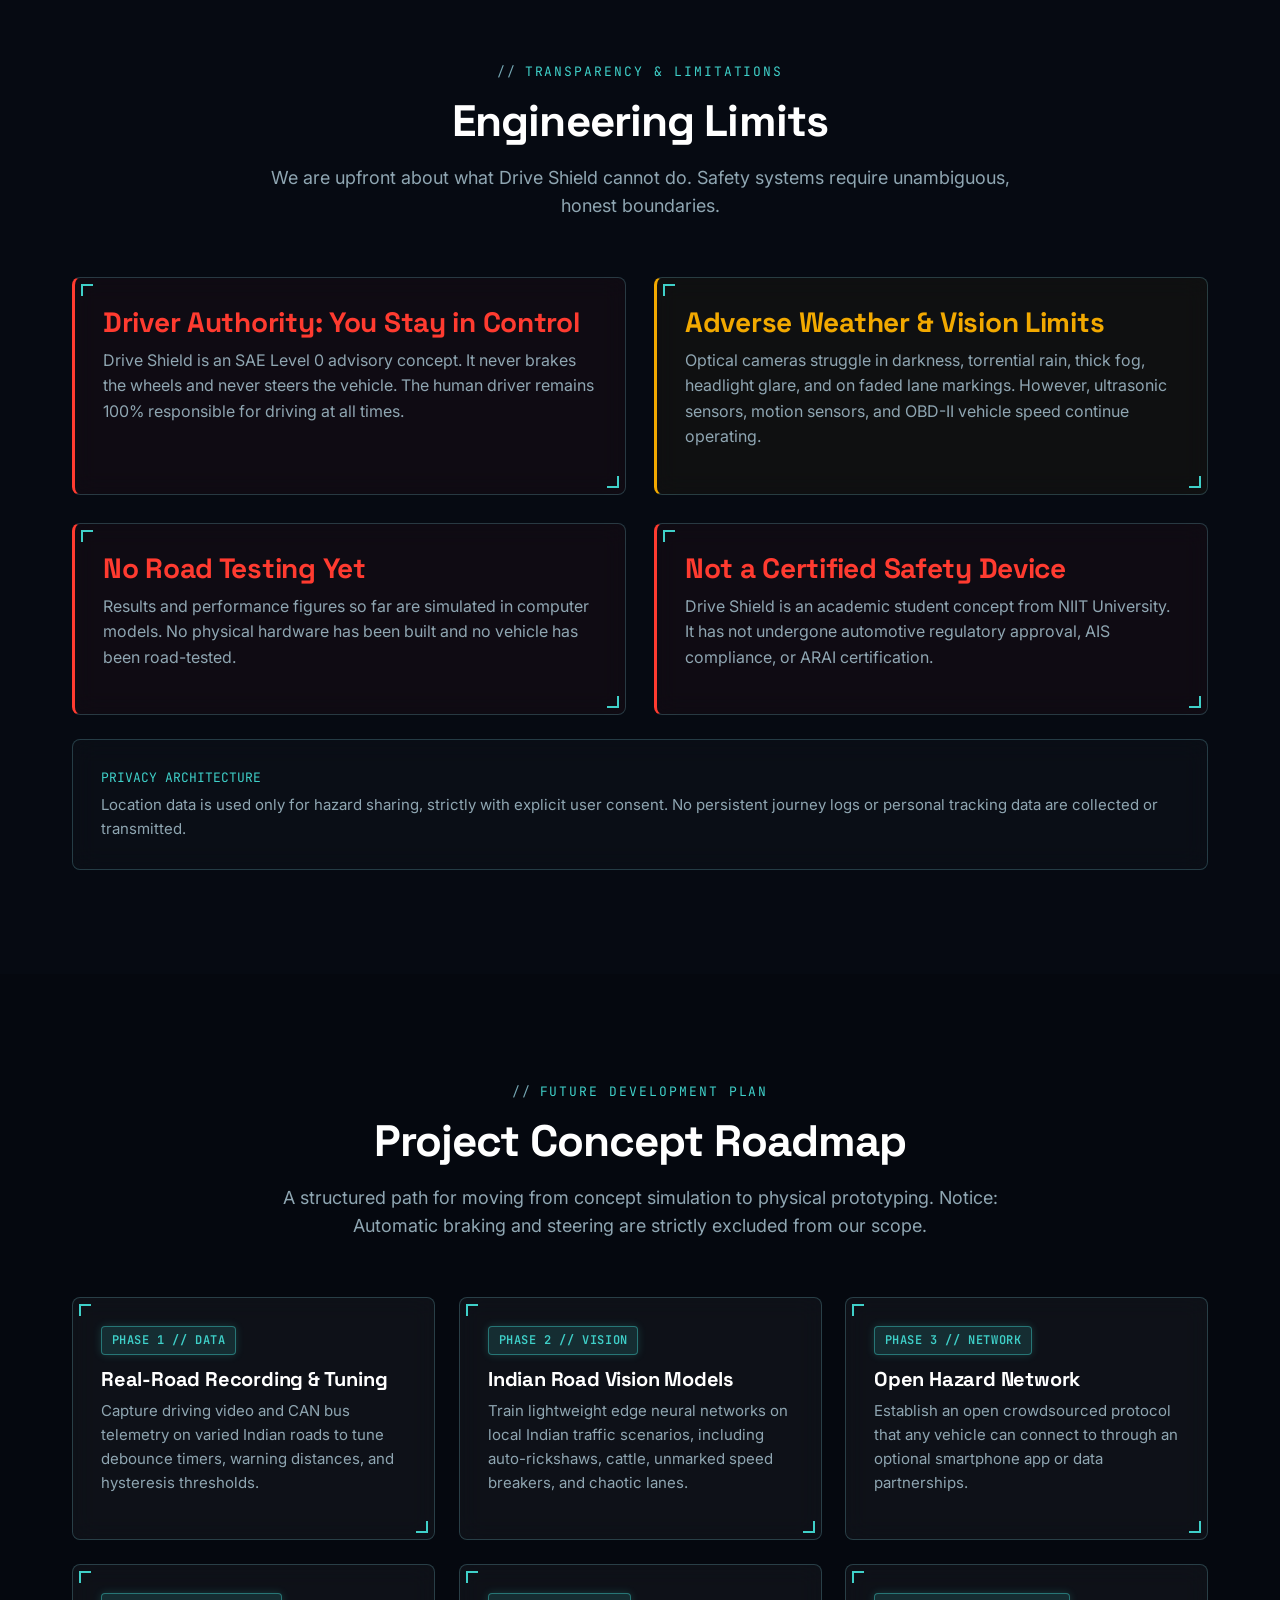
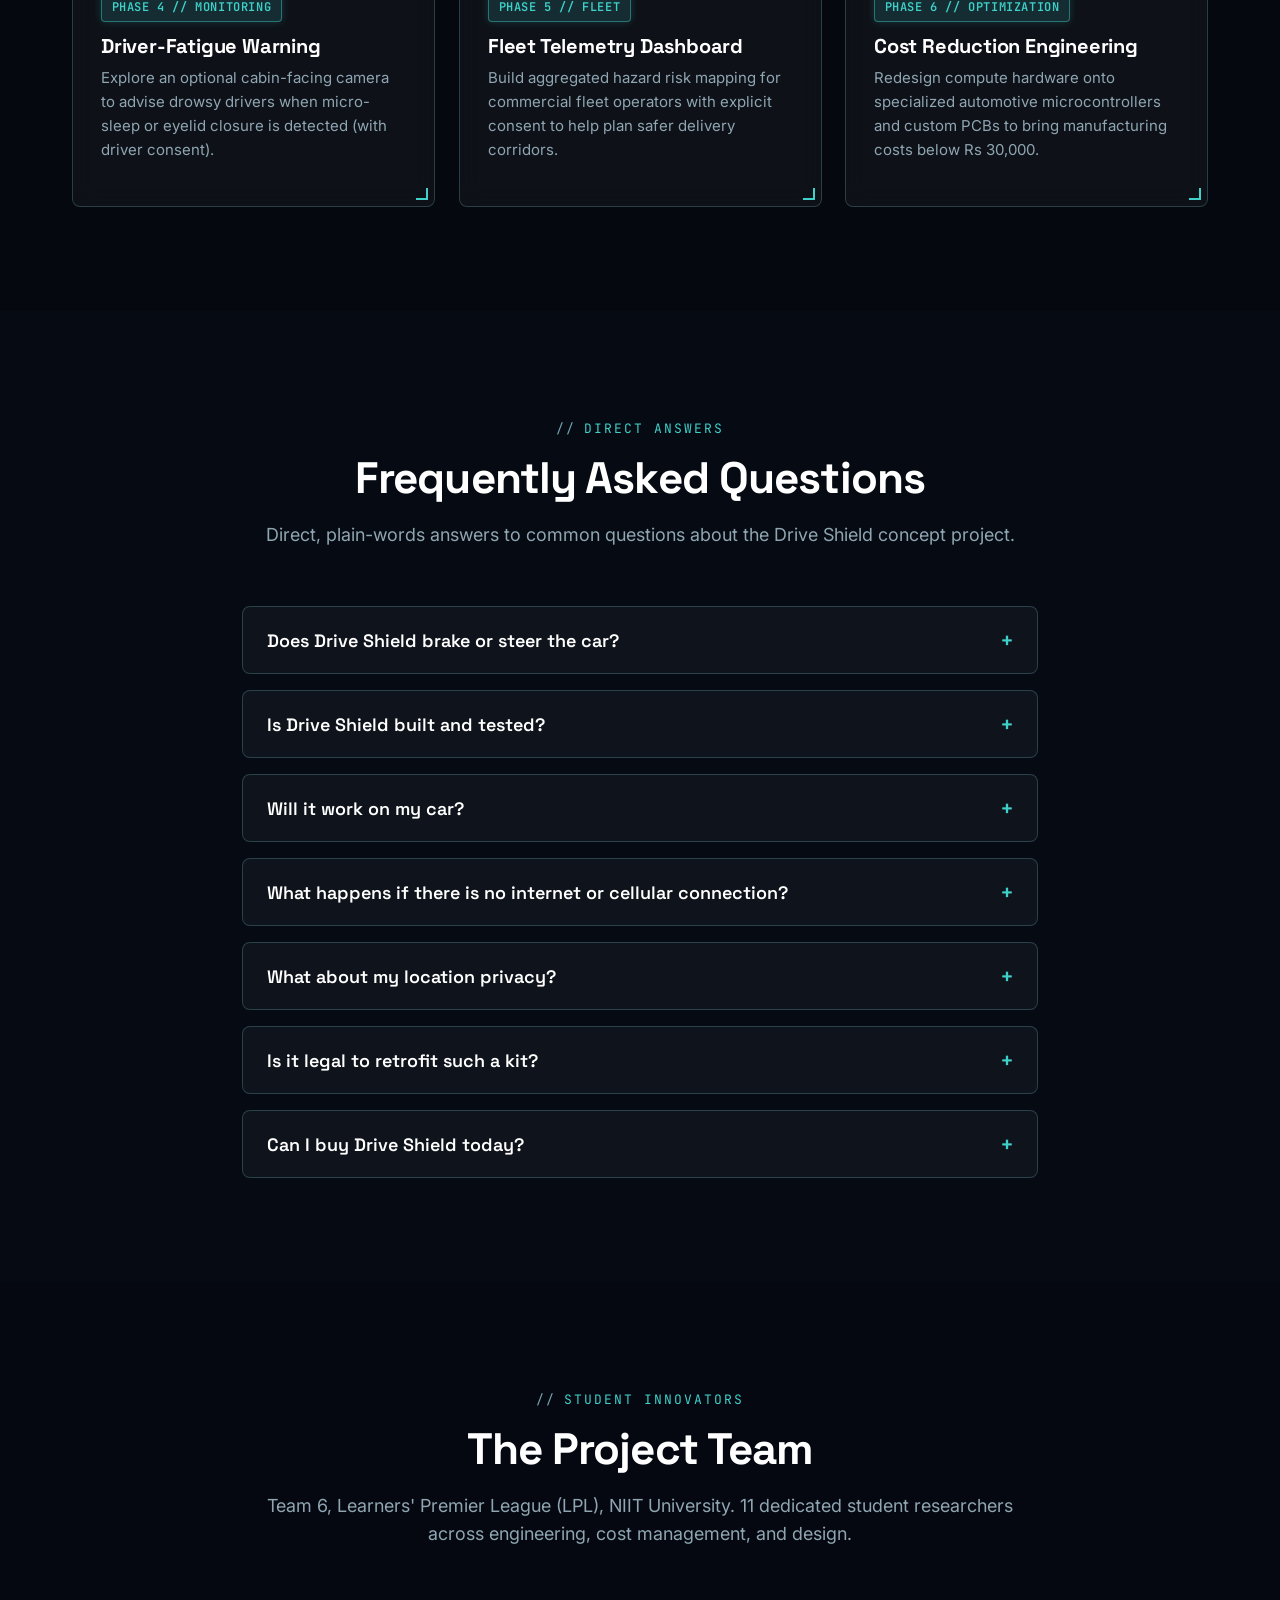
==== commit 907ccdf3: "fix: reduce product price to accessible ₹59,990 MRP with optimized batch BOM and unit economics" ====
--- a/site/standalone.html
+++ b/site/standalone.html
@@ -3486,19 +3486,19 @@
         <div class="cost-summary-strip reveal-on-scroll delay-1" style="grid-template-columns: repeat(auto-fit, minmax(220px, 1fr));">
           <div class="cost-box">
             <div class="cost-box-value">₹49,430</div>
-            <div class="cost-box-label">Bill of Materials (BOM Hardware)</div>
+            <div class="cost-box-label">Single-Piece Prototype BOM (Retail Off-the-Shelf)</div>
           </div>
           <div class="cost-box">
-            <div class="cost-box-value text-cyan">₹9,000</div>
-            <div class="cost-box-label">Marketing &amp; Acquisition (CAC per unit)</div>
+            <div class="cost-box-value text-cyan">₹33,500</div>
+            <div class="cost-box-label">Batch Scaled Net BOM (-28% OEM Volume + ITC)</div>
           </div>
           <div class="cost-box">
-            <div class="cost-box-value">₹84,737</div>
+            <div class="cost-box-value">₹50,839</div>
             <div class="cost-box-label">Base Ex-Tax Selling Price (Pre-GST)</div>
           </div>
           <div class="cost-box">
-            <div class="cost-box-value text-amber">₹99,990</div>
-            <div class="cost-box-label">Consumer MRP (Incl. 18% GST ₹15,253)</div>
+            <div class="cost-box-value text-amber">₹59,990</div>
+            <div class="cost-box-label">Consumer MRP (All Taxes Incl. • 18% GST ₹9,151)</div>
           </div>
         </div>
 
@@ -3507,7 +3507,7 @@
           <div class="hud-brackets"></div>
           <div style="display:flex;justify-content:space-between;align-items:center;margin-bottom:1rem;flex-wrap:wrap;gap:0.5rem;">
             <h3 style="font-size:1.15rem;color:var(--text-white);margin-bottom:0;">Full Selling Price &amp; Profit Distribution Breakdown</h3>
-            <span class="badge badge-unique">Indian Tax &amp; Pilot Payroll Model</span>
+            <span class="badge badge-unique">Accessible Pricing • Indian Tax Model</span>
           </div>
           <div class="table-responsive" style="margin-bottom:0;border:none;">
             <table class="hud-table" style="min-width:600px;font-size:0.875rem;">
@@ -3521,74 +3521,68 @@
               </thead>
               <tbody>
                 <tr>
-                  <td><strong>Bill of Materials (BOM)</strong></td>
-                  <td>₹49,430</td>
-                  <td>58.3%</td>
-                  <td>Pi 5, cameras, ultrasonics, OBD-II, 7" screen, IMU, GPS/4G</td>
+                  <td><strong>Bill of Materials (Batch Sourced)</strong></td>
+                  <td>₹33,500</td>
+                  <td>65.9%</td>
+                  <td>Pi 5, cameras, ultrasonics, OBD-II, 7" screen, IMU, GPS/4G (OEM volume batch)</td>
                 </tr>
                 <tr>
                   <td><strong>Assembly &amp; QC Labor</strong></td>
-                  <td>₹2,500</td>
-                  <td>2.9%</td>
-                  <td>Bench testing &amp; electronics harness assembly (Pilot Role)</td>
+                  <td>₹1,500</td>
+                  <td>3.0%</td>
+                  <td>Bench testing &amp; electronics harness assembly (Pilot Stage Roles)</td>
                 </tr>
                 <tr>
-                  <td><strong>Packaging &amp; Fasteners</strong></td>
-                  <td>₹1,500</td>
-                  <td>1.8%</td>
+                  <td><strong>Packaging, Brackets &amp; Fasteners</strong></td>
+                  <td>₹1,000</td>
+                  <td>2.0%</td>
                   <td>EVA molded box, 3M VHB automotive brackets, cables</td>
                 </tr>
                 <tr>
-                  <td><strong>Marketing &amp; Customer Acquisition</strong></td>
-                  <td>₹9,000</td>
-                  <td>10.6%</td>
-                  <td>Digital campaigns, creator tests, automotive forums</td>
+                  <td><strong>Marketing &amp; Customer Acquisition (CAC)</strong></td>
+                  <td>₹2,500</td>
+                  <td>4.9%</td>
+                  <td>Hyper-targeted digital campaigns, creator tests, automotive forums</td>
                 </tr>
                 <tr>
                   <td><strong>4G M2M Telemetry &amp; Cloud (Yr 1)</strong></td>
-                  <td>₹2,000</td>
+                  <td>₹1,200</td>
                   <td>2.4%</td>
                   <td>Airtel/Jio IoT SIM + AWS hazard consensus servers</td>
                 </tr>
                 <tr>
                   <td><strong>Warranty &amp; Service Reserve</strong></td>
-                  <td>₹2,000</td>
+                  <td>₹1,200</td>
                   <td>2.4%</td>
-                  <td>12-month free component replacement buffer (4% RMA)</td>
+                  <td>12-month free component replacement buffer (Consumer Protection Act)</td>
                 </tr>
                 <tr>
                   <td><strong>R&amp;D Team Salary Amortization</strong></td>
-                  <td>₹3,000</td>
-                  <td>3.5%</td>
+                  <td>₹2,000</td>
+                  <td>3.9%</td>
                   <td>Embedded, CV &amp; validation engineers (Pilot Stage Roles)</td>
-                </tr>
-                <tr>
-                  <td><strong>Installer / Dealer Margin</strong></td>
-                  <td>₹4,500</td>
-                  <td>5.3%</td>
-                  <td>Auto-electrician workshop installation &amp; retail incentive</td>
                 </tr>
                 <tr style="background:rgba(63,208,201,0.06);">
                   <td><strong class="text-cyan">Company Operating Profit (EBITDA)</strong></td>
-                  <td><strong class="text-cyan">₹10,807</strong></td>
-                  <td><strong class="text-cyan">12.8%</strong></td>
-                  <td>Retained earnings for scaling, inventory &amp; ASIC development</td>
+                  <td><strong class="text-cyan">₹7,939</strong></td>
+                  <td><strong class="text-cyan">15.6%</strong></td>
+                  <td>Healthy retained operating profit per unit for business expansion</td>
                 </tr>
                 <tr style="font-weight:700;border-top:2px solid var(--border-hud);">
                   <td>Base Selling Price (Pre-Tax)</td>
-                  <td>₹84,737</td>
+                  <td>₹50,839</td>
                   <td>100.0%</td>
                   <td>Invoice value before statutory indirect taxes</td>
                 </tr>
                 <tr>
                   <td>Statutory GST (18%)</td>
-                  <td>₹15,253</td>
+                  <td>₹9,151</td>
                   <td>18.0%</td>
-                  <td>Under HSN 8708/8526 (CGST ₹7,626.50 + SGST ₹7,626.50)</td>
+                  <td>Under HSN 8708/8526 (CGST ₹4,575.50 + SGST ₹4,575.50)</td>
                 </tr>
                 <tr style="background:rgba(242,169,0,0.08);font-size:1rem;font-weight:800;">
                   <td style="color:var(--alert-advisory);">Final Consumer MRP</td>
-                  <td style="color:var(--alert-advisory);">₹99,990</td>
+                  <td style="color:var(--alert-advisory);">₹59,990</td>
                   <td style="color:var(--alert-advisory);">118.0%</td>
                   <td style="color:var(--text-white);">Maximum Retail Price (All Taxes Included)</td>
                 </tr>
@@ -3599,7 +3593,7 @@
 
         <div class="text-center reveal-on-scroll delay-3" style="margin-top:1.5rem;">
           <p class="text-muted" style="font-size:0.875rem;">
-            Calculated under Indian GST Law (18% on automotive safety electronics) with a 1-year warranty reserve, cloud consensus data, and certified workshop installation allowance.
+            Calculated under Indian GST Law (18% on automotive safety electronics) with a 1-year warranty reserve, cloud consensus data, and volume component sourcing.
           </p>
         </div>
       </div>
@@ -3633,7 +3627,7 @@
                 <td>Rs 0 (as-is)</td>
                 <td>From ~Rs 9,000 at launch</td>
                 <td>Rs 12 Lakh to 35 Lakh+ (entire vehicle)</td>
-                <td class="highlight-col">Proposed ₹84,737 pre-tax (MRP ₹99,990 incl. GST)</td>
+                <td class="highlight-col">Proposed ₹50,839 pre-tax (MRP ₹59,990 incl. GST)</td>
               </tr>
               <tr>
                 <td><strong>Warnings Offered</strong></td>
@@ -4242,7 +4236,7 @@
             <div class="compat-price-box">
               <div style="font-size:0.75rem;color:var(--text-muted);text-transform:uppercase;margin-bottom:0.25rem;">Unit Pricing (Inclusive of Taxes)</div>
               <div id="compat-price-display" style="font-size:1.05rem;font-weight:700;">
-                <span class="text-cyan" style="font-size:1.15rem;font-weight:700;">₹99,990</span> <span style="font-size:0.8125rem;color:var(--text-muted);">(Base ₹84,737 + 18% GST)</span>
+                <span class="text-cyan" style="font-size:1.15rem;font-weight:700;">₹59,990</span> <span style="font-size:0.8125rem;color:var(--text-muted);">(Base ₹50,839 + 18% GST)</span>
               </div>
             </div>
 
@@ -6072,7 +6066,7 @@
         `- Vehicle: ${brand} ${model}\n` +
         `- Manufacturing Year: ${year}\n` +
         `- Status: 100% Compatible\n` +
-        `- Unit Price: ₹99,990 (MRP All Taxes Incl.)\n\n` +
+        `- Unit Price: ₹59,990 (MRP All Taxes Incl.)\n\n` +
         `I would like to place an order / reserve a Drive Shield Retrofit Kit.\n` +
         `Please confirm my reservation and coordinate shipping/installation.\n\n` +
         `Thank you!`
@@ -6080,7 +6074,7 @@
       orderBtn.href = `mailto:${CONTACT_EMAIL}?subject=${subject}&body=${body}`;
 
       if (priceDisplay) {
-        priceDisplay.innerHTML = `<span class="text-cyan" style="font-size:1.15rem;font-weight:700;">₹99,990</span> <span style="font-size:0.8125rem;color:var(--text-muted);">(Base ₹84,737 + 18% GST)</span>`;
+        priceDisplay.innerHTML = `<span class="text-cyan" style="font-size:1.15rem;font-weight:700;">₹59,990</span> <span style="font-size:0.8125rem;color:var(--text-muted);">(Base ₹50,839 + 18% GST)</span>`;
       }
 
     } else if (status === 'CONDITIONAL') {
@@ -6102,13 +6096,13 @@
         `Hello Team 6 / Drive Shield,\n\n` +
         `I checked compatibility for my ${brand} ${model} (${year}).\n` +
         `It has conditional OBD-II status. I would like assistance confirming port pinouts and placing an order.\n` +
-        `- Target Price: ₹99,990 (MRP All Taxes Incl.)\n\n` +
+        `- Target Price: ₹59,990 (MRP All Taxes Incl.)\n\n` +
         `Please contact me with hardware inspection and order options.`
       );
       orderBtn.href = `mailto:${CONTACT_EMAIL}?subject=${subject}&body=${body}`;
 
       if (priceDisplay) {
-        priceDisplay.innerHTML = `<span class="text-amber" style="font-size:1.15rem;font-weight:700;">₹99,990</span> <span style="font-size:0.8125rem;color:var(--text-muted);">(Pre-order pending port check)</span>`;
+        priceDisplay.innerHTML = `<span class="text-amber" style="font-size:1.15rem;font-weight:700;">₹59,990</span> <span style="font-size:0.8125rem;color:var(--text-muted);">(Pre-order pending port check)</span>`;
       }
 
     } else {
